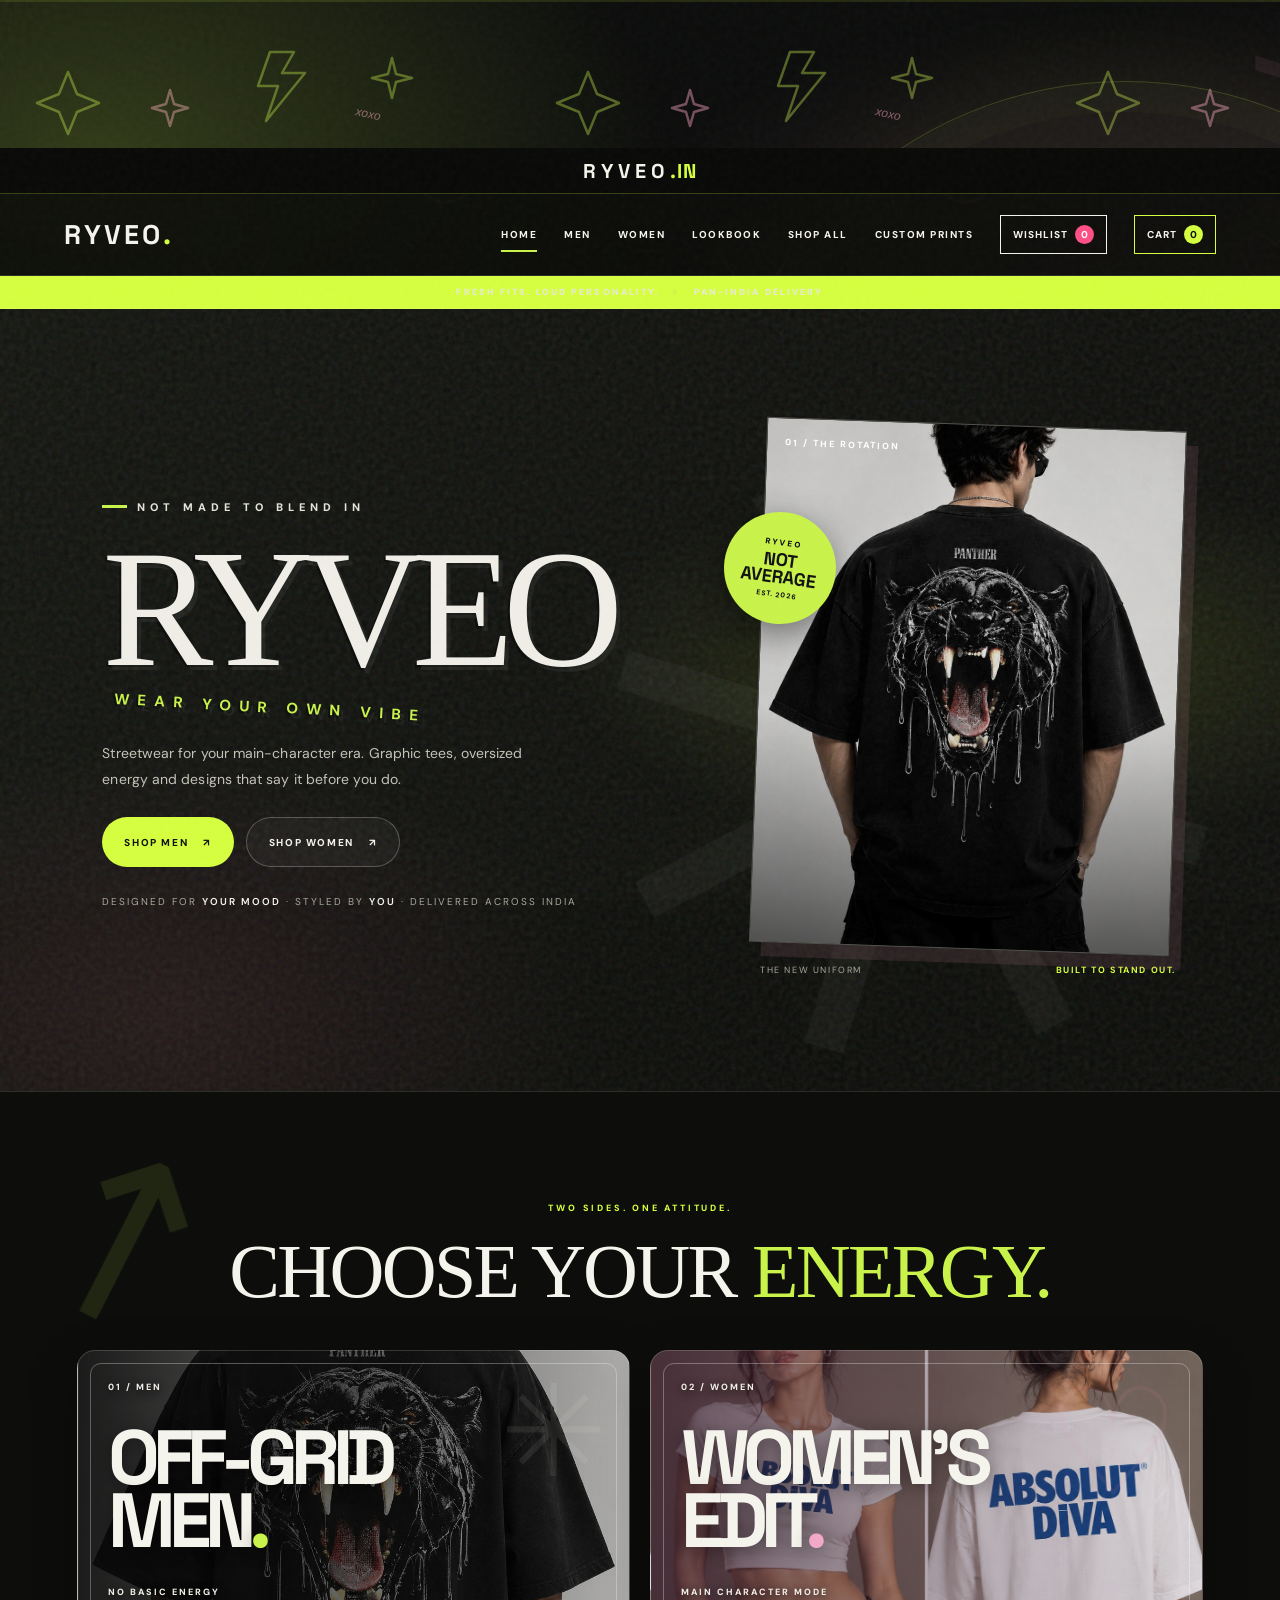
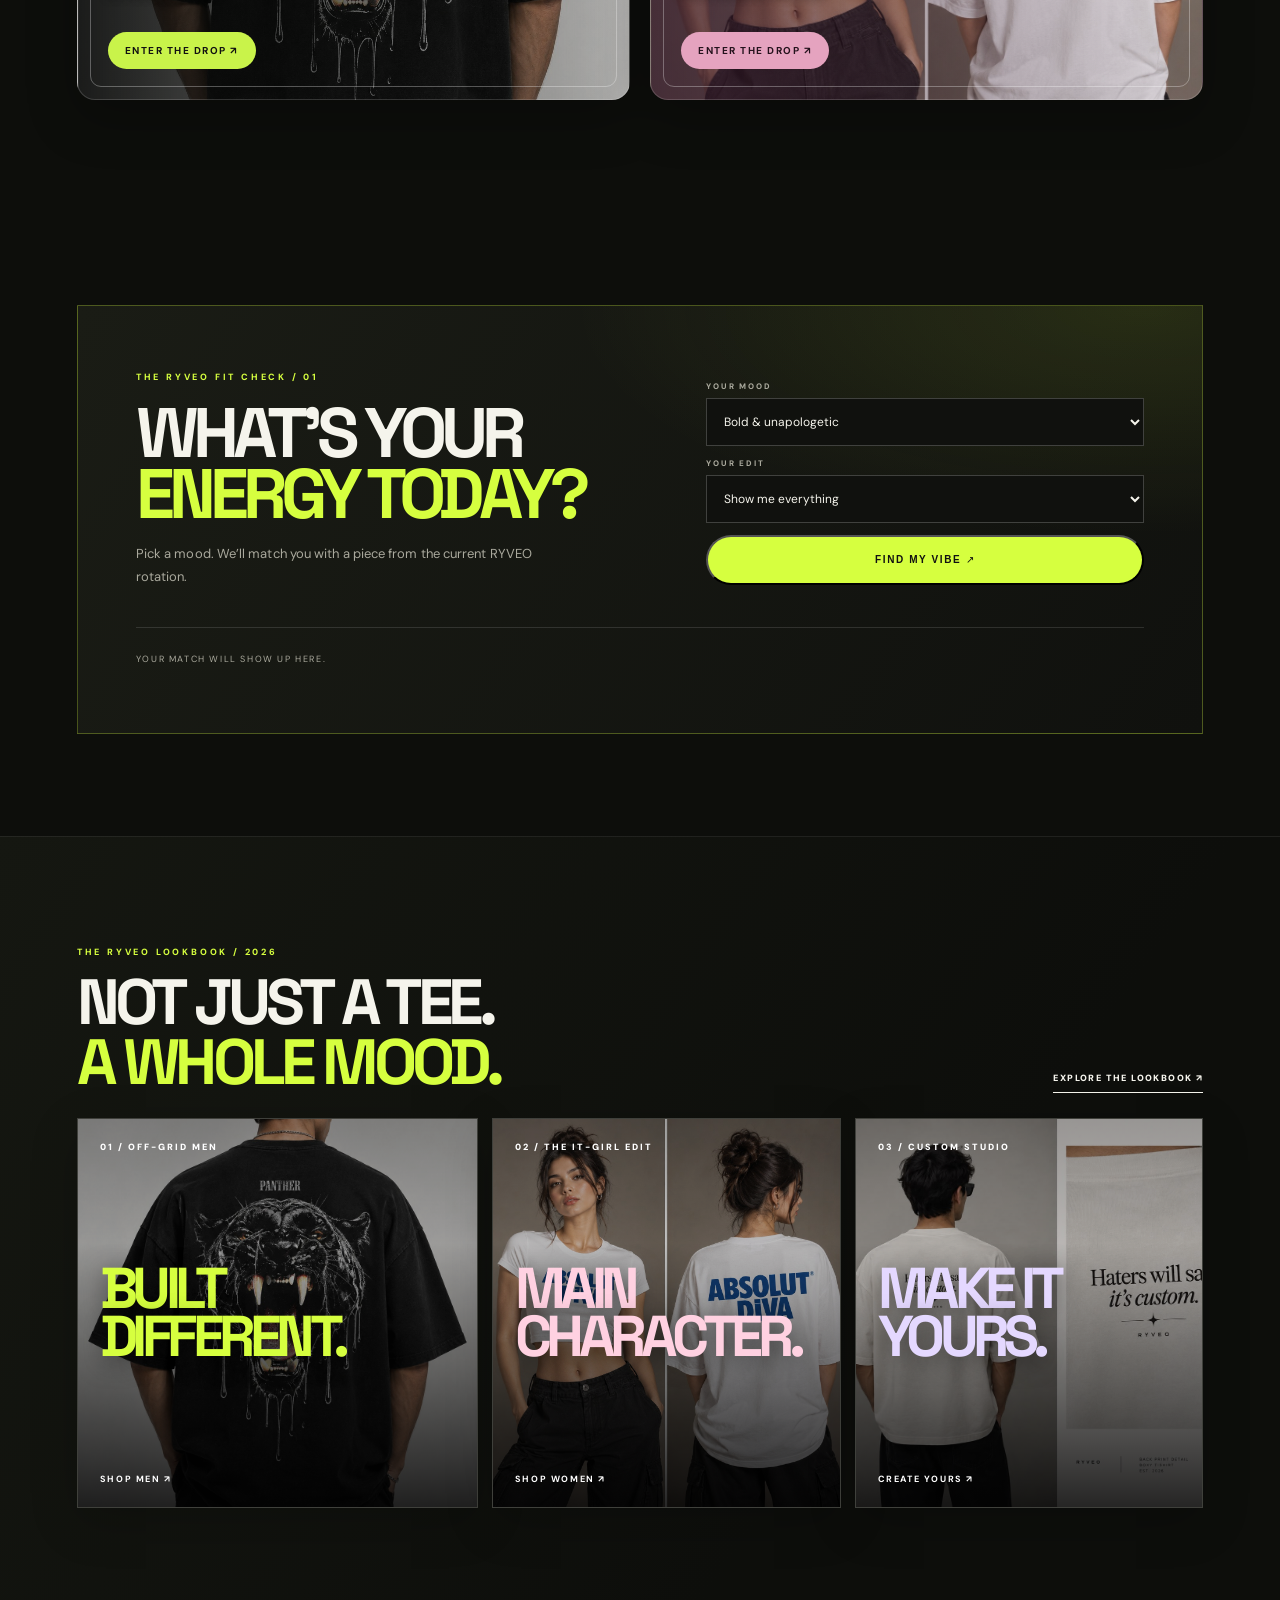
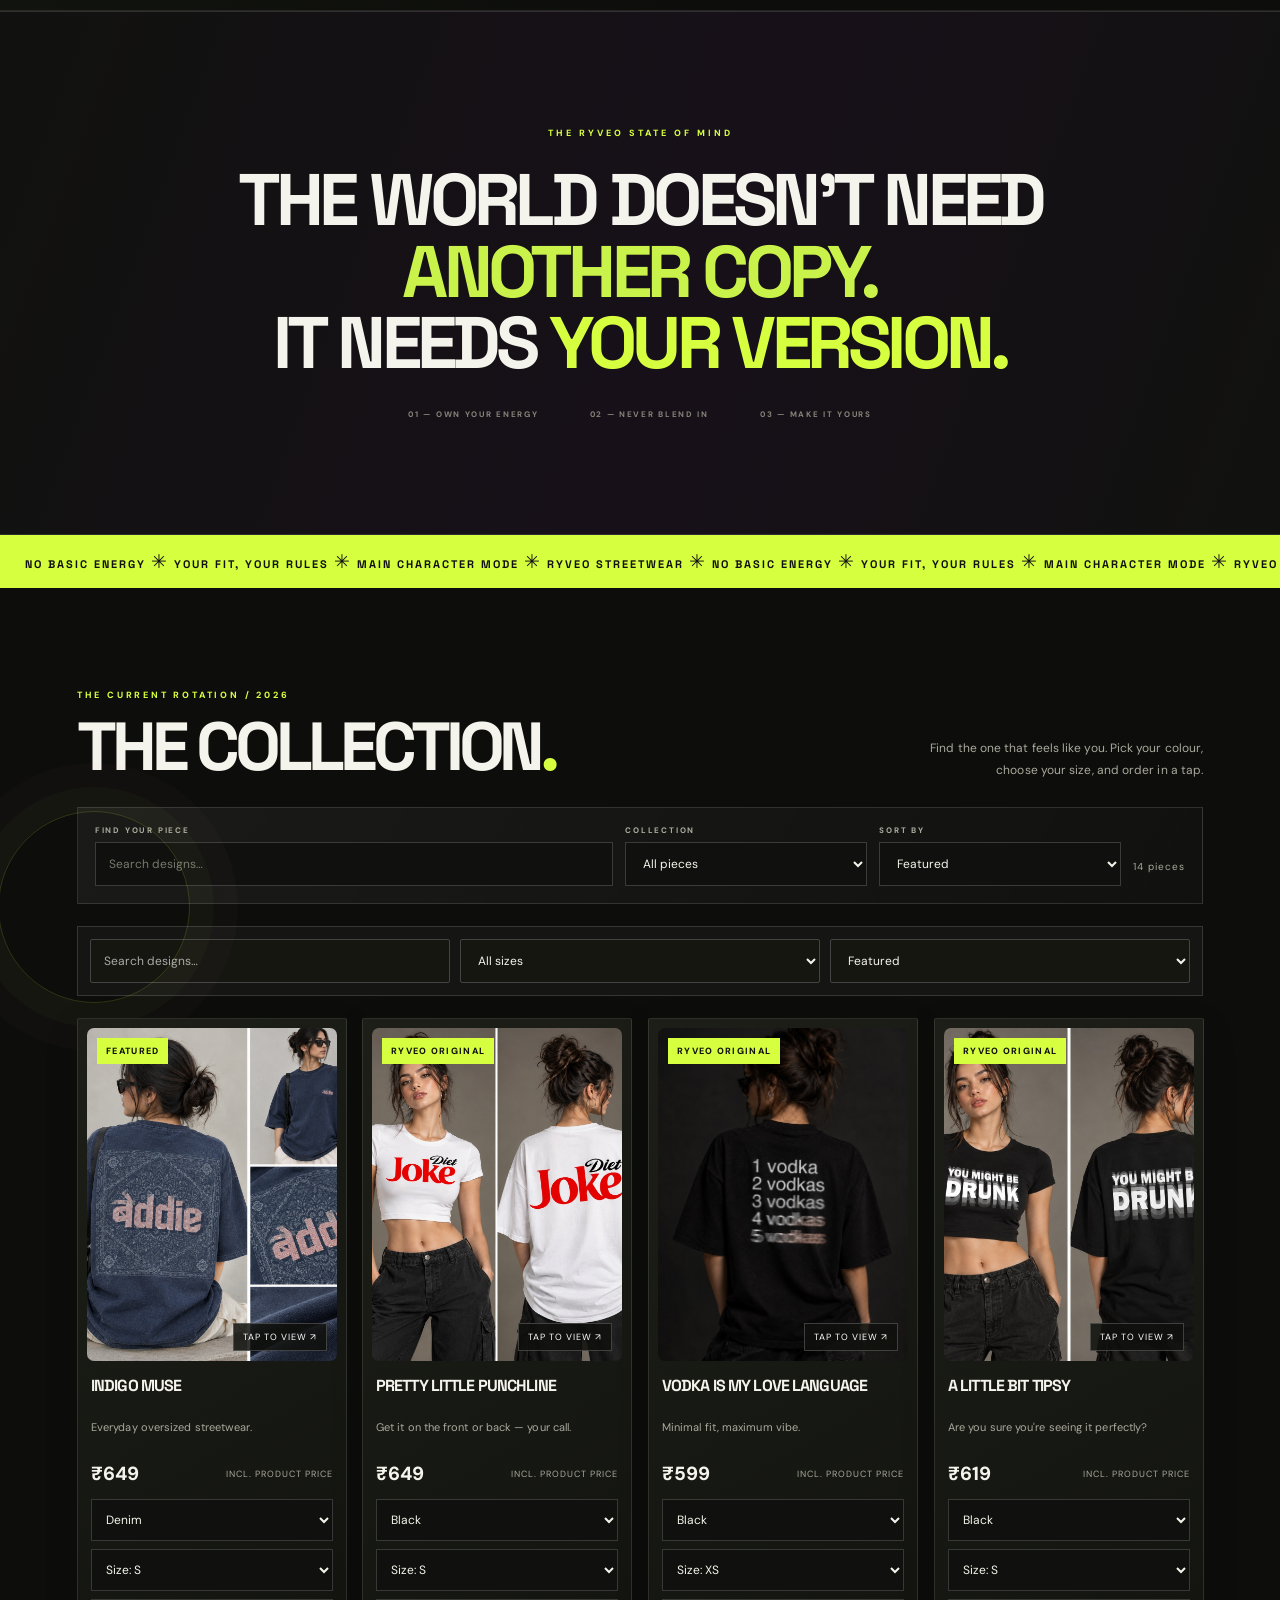
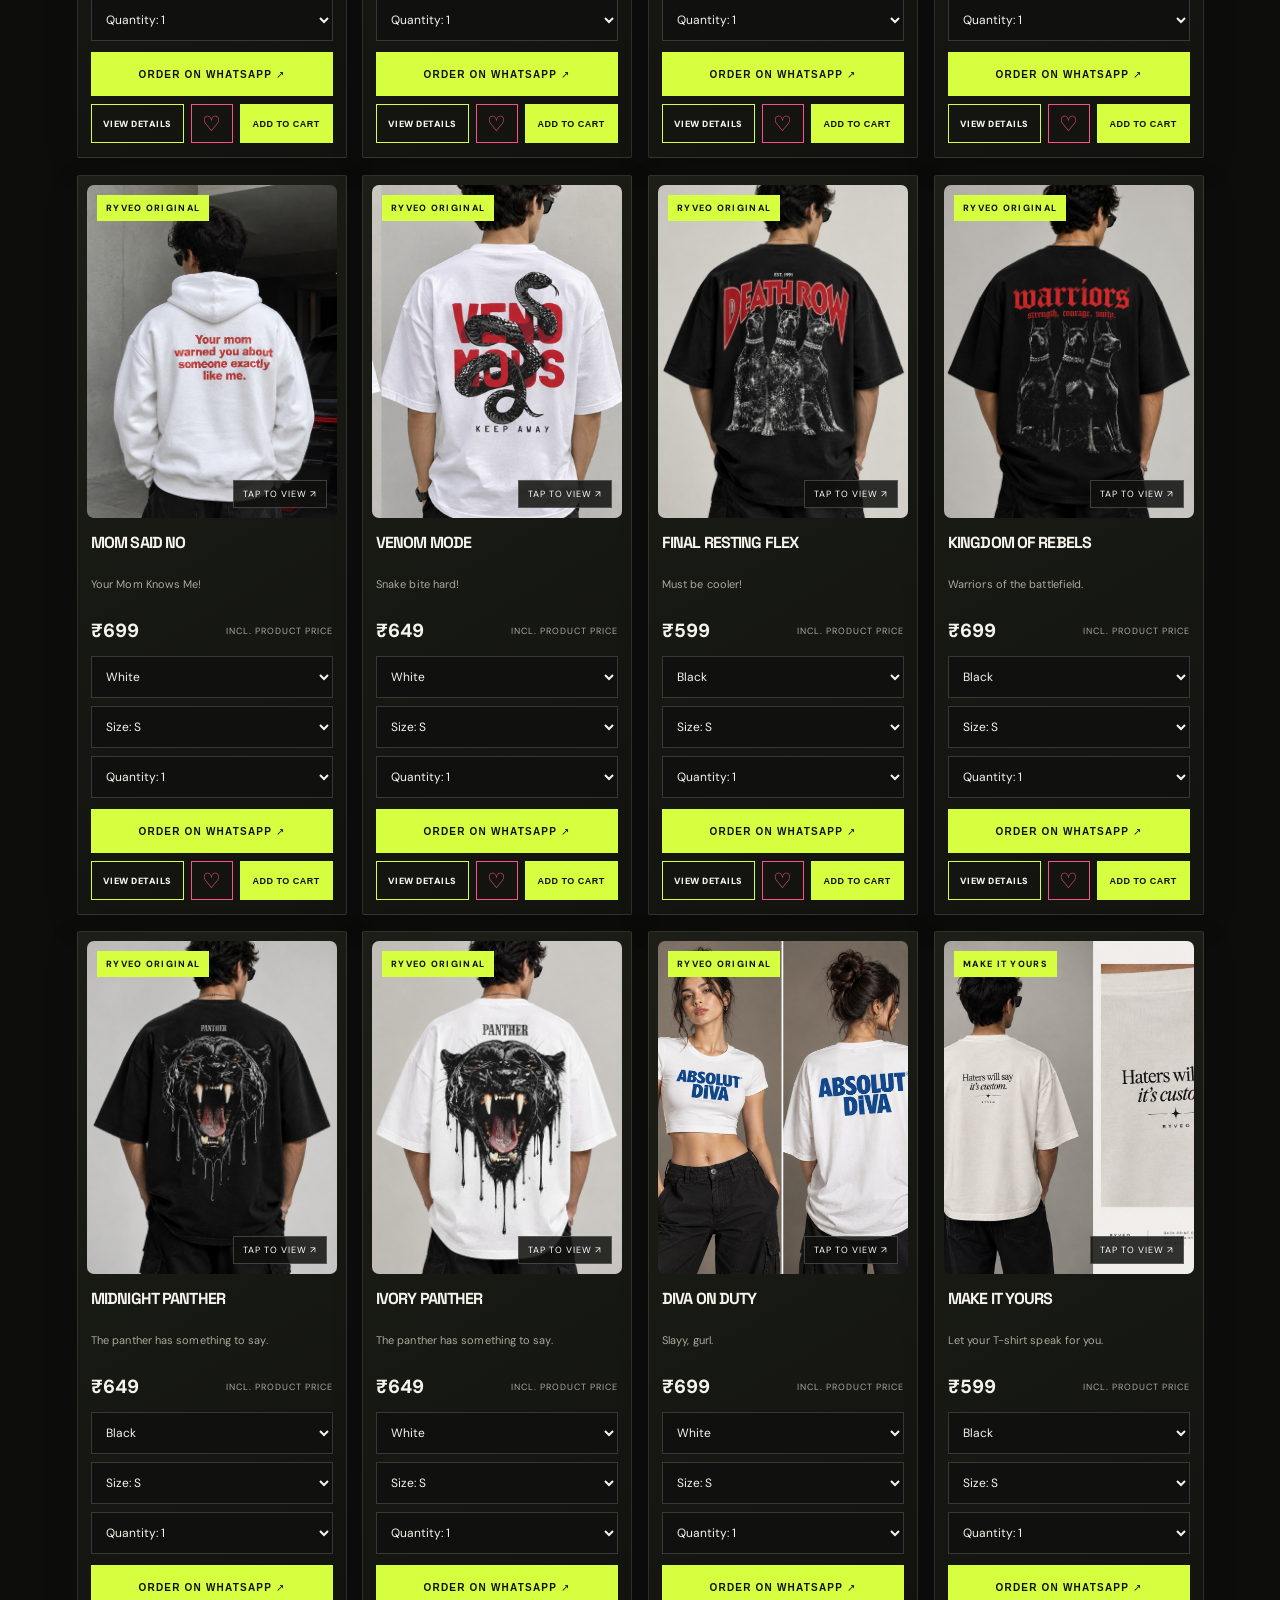
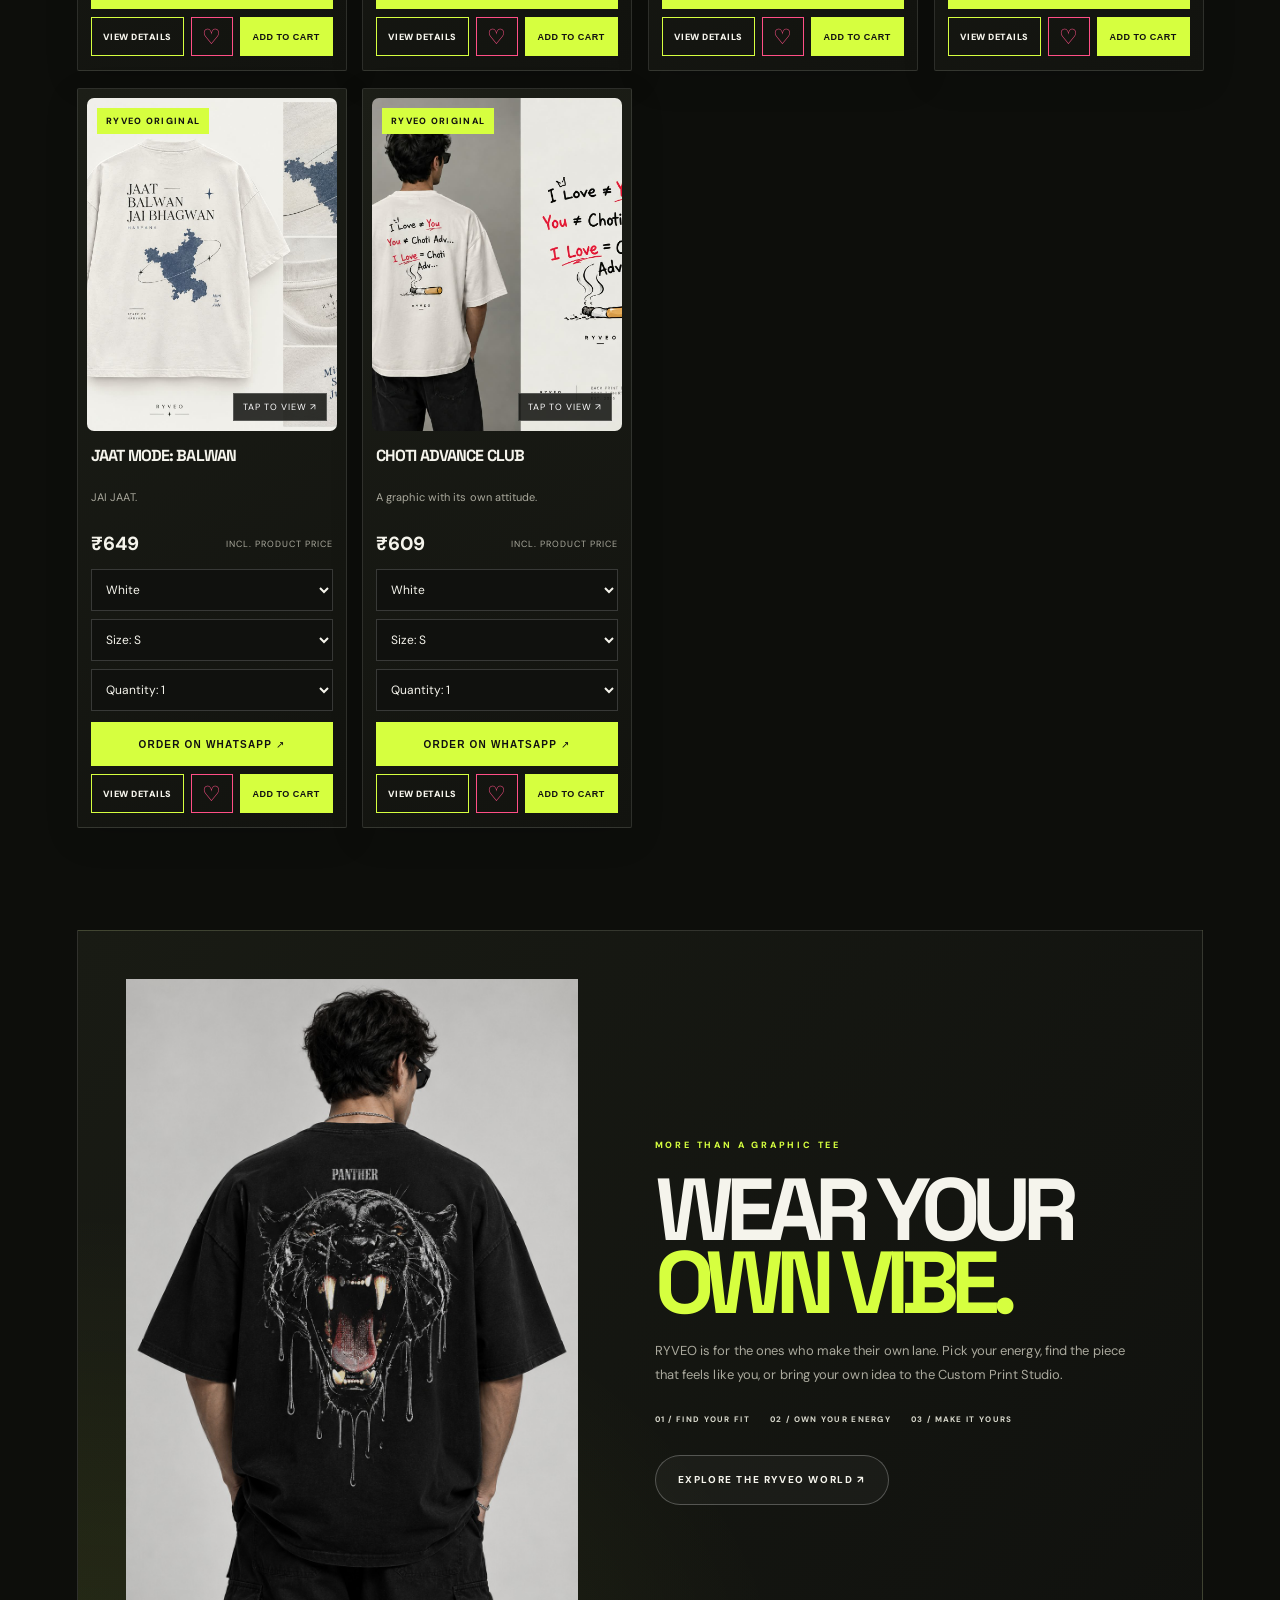
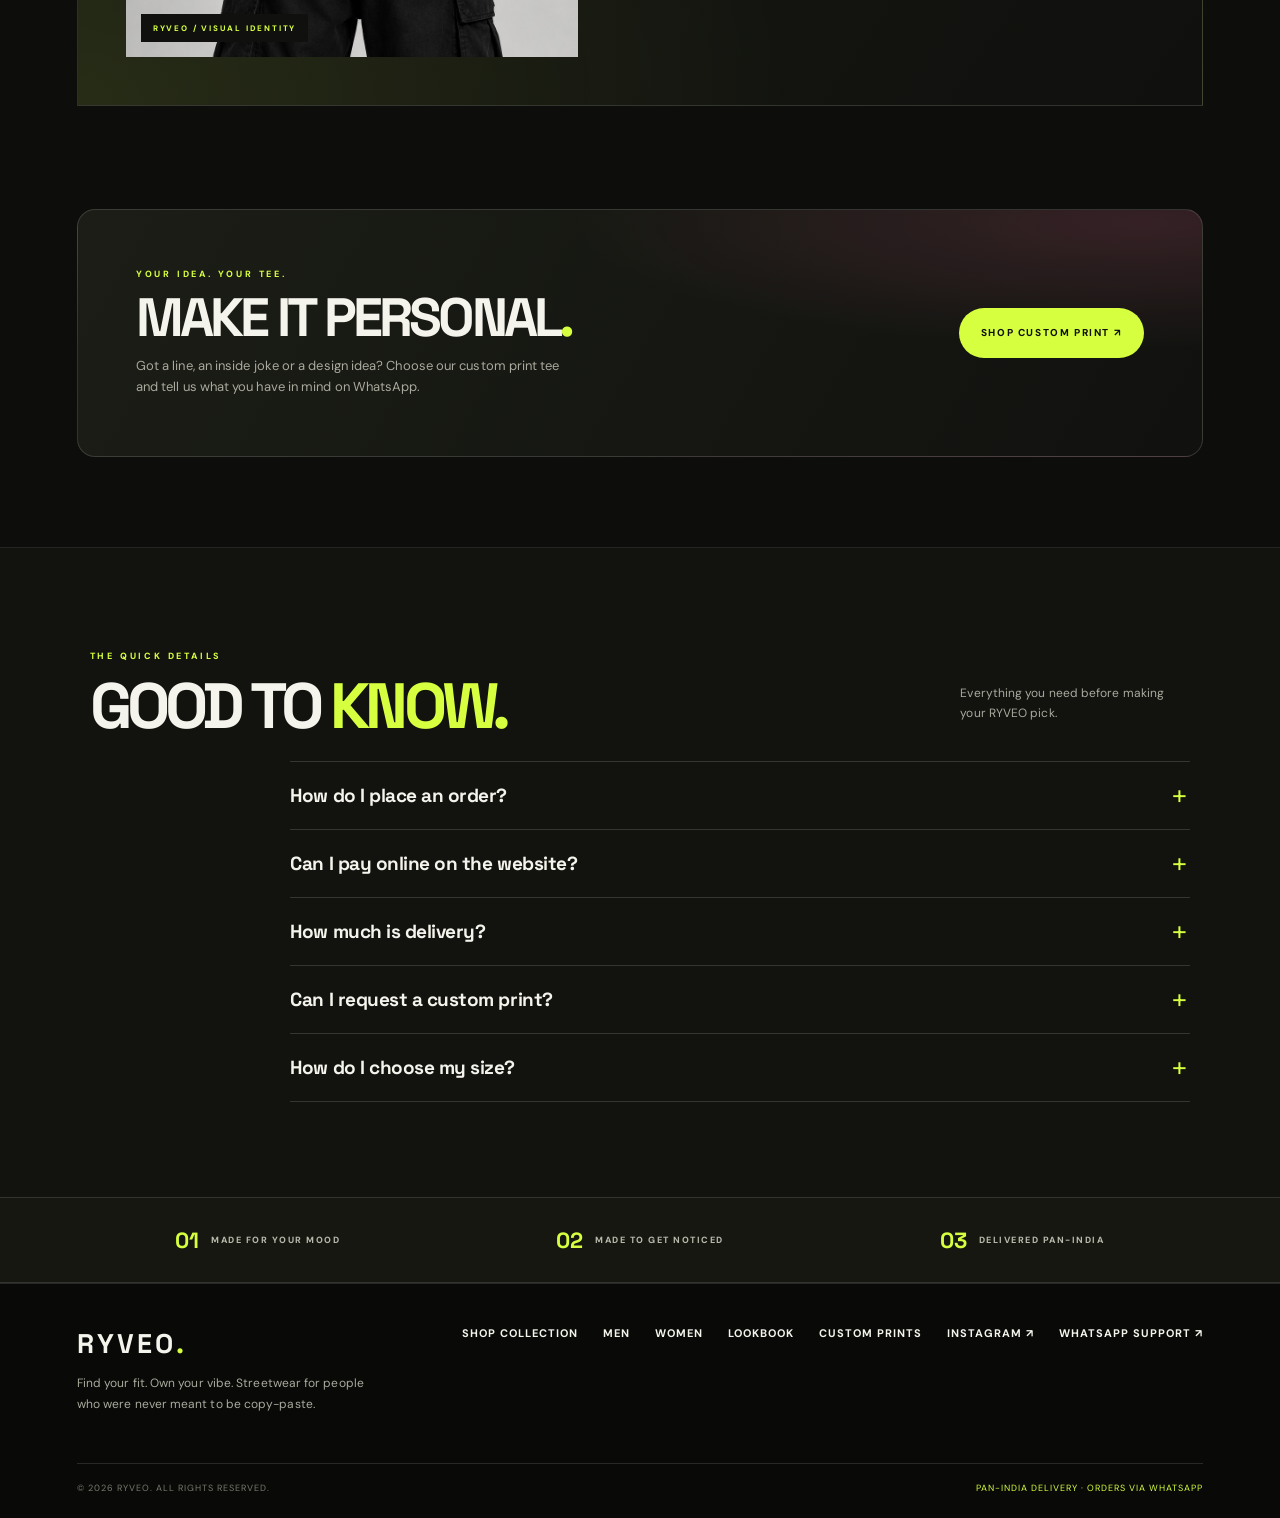
==== index.html @ ef1cb5ee "Remove visible escaped newline before head close" ====
<!DOCTYPE html>
<html lang="en">
<head>
<meta charset="UTF-8"><meta name="viewport" content="width=device-width, initial-scale=1.0">
<title>RYVEO | Streetwear for Your Main Character Era</title>
<meta name="description" content="Shop oversized tees, graphic T-shirts and streetwear from Ryveo. Pan-India delivery. Order via WhatsApp.">
<meta name="theme-color" content="#10110e">
<meta property="og:title" content="RYVEO — Wear Your Own Vibe">
<meta property="og:description" content="Discover the Off-Grid Men edit, It-Girl Energy and custom graphic streetwear by RYVEO.">
<meta property="og:type" content="website">
<link rel="preconnect" href="https://fonts.googleapis.com"><link rel="preconnect" href="https://fonts.gstatic.com" crossorigin>
<link href="https://fonts.googleapis.com/css2?family=DM+Sans:wght@400;500;600;700;800&family=Permanent+Marker&family=Space+Grotesk:wght@400;500;600;700&display=swap" rel="stylesheet">
<style>
:root{--bg:#10110e;--panel:#191a16;--panel2:#20211b;--ink:#f5f4ec;--muted:#aaa99d;--lime:#d6ff3f;--line:rgba(245,244,236,.13);--pink:#ff6f9f}
*{box-sizing:border-box}html{scroll-behavior:smooth}body{margin:0;background:var(--bg);color:var(--ink);font-family:'DM Sans',sans-serif;overflow-x:hidden}body:before{content:"";position:fixed;inset:0;pointer-events:none;z-index:5;opacity:.045;background-image:url("data:image/svg+xml,%3Csvg viewBox='0 0 180 180' xmlns='http://www.w3.org/2000/svg'%3E%3Cfilter id='n'%3E%3CfeTurbulence type='fractalNoise' baseFrequency='.9' numOctaves='3' stitchTiles='stitch'/%3E%3C/filter%3E%3Crect width='100%25' height='100%25' filter='url(%23n)' opacity='.7'/%3E%3C/svg%3E")}
a{color:inherit;text-decoration:none}.announcement{background:var(--lime);color:#111;padding:9px 15px;text-align:center;font-size:10px;font-weight:800;letter-spacing:2px;text-transform:uppercase}.announcement span{margin:0 8px}header{height:82px;padding:0 6%;display:flex;align-items:center;justify-content:space-between;border-bottom:1px solid var(--line);position:relative;z-index:2;background:rgba(16,17,14,.92)}.logo{font-family:'Space Grotesk',sans-serif;font-size:29px;font-weight:700;letter-spacing:4px}.logo em{font-style:normal;color:var(--lime)}.nav{display:flex;align-items:center;gap:27px;font-size:12px;font-weight:700;text-transform:uppercase;letter-spacing:1px}.nav a{transition:color .2s}.nav a:hover{color:var(--lime)}.nav-cta{border:1px solid var(--lime);padding:12px 17px;color:var(--lime)}
.hero{min-height:600px;padding:80px 7% 65px;position:relative;overflow:hidden;display:flex;align-items:center;background:radial-gradient(ellipse at 80% 45%,rgba(214,255,63,.12),transparent 32%),radial-gradient(ellipse at 15% 95%,rgba(255,111,159,.09),transparent 28%),var(--bg)}.hero:after{content:'R';font-family:'Space Grotesk',sans-serif;font-weight:700;font-size:min(68vw,760px);line-height:.8;position:absolute;right:1%;top:50%;transform:translateY(-48%);color:rgba(255,255,255,.025);pointer-events:none}.hero-inner{position:relative;z-index:1;max-width:850px}.eyebrow{display:inline-flex;align-items:center;gap:10px;color:var(--lime);font-size:11px;font-weight:800;letter-spacing:3px;text-transform:uppercase}.eyebrow:before{content:'';width:25px;height:2px;background:var(--lime)}.hero h1{font-family:'Space Grotesk',sans-serif;font-size:clamp(58px,10vw,132px);line-height:.83;letter-spacing:-.085em;margin:27px 0 25px;font-weight:700;text-transform:uppercase}.hero h1 span{color:var(--lime);display:block}.hero-copy{font-size:15px;line-height:1.7;color:#c5c4b8;max-width:420px}.hero-actions{display:flex;gap:12px;flex-wrap:wrap;margin-top:30px}.btn{display:inline-flex;align-items:center;justify-content:center;gap:15px;padding:16px 21px;font-weight:800;font-size:11px;letter-spacing:1.2px;text-transform:uppercase;transition:transform .2s,background .2s}.btn:hover{transform:translateY(-3px)}.btn-primary{background:var(--lime);color:#111}.btn-secondary{border:1px solid var(--line);background:rgba(255,255,255,.025)}.hero-note{margin-top:45px;color:#77786d;font-size:10px;letter-spacing:2px;text-transform:uppercase}.hero-note b{color:var(--ink);font-weight:600}.orb{position:absolute;width:250px;height:250px;border:1px solid rgba(214,255,63,.22);border-radius:50%;right:12%;top:23%;box-shadow:0 0 90px rgba(214,255,63,.05),inset 0 0 60px rgba(214,255,63,.04)}.orb:before,.orb:after{content:'';position:absolute;border:1px solid rgba(214,255,63,.15);border-radius:50%;inset:20px}.orb:after{inset:45px}.ticker{overflow:hidden;background:var(--lime);color:#10110e;white-space:nowrap;padding:14px 0;font-family:'Space Grotesk',sans-serif;font-size:14px;font-weight:700;letter-spacing:2px}.ticker-track{display:inline-block;animation:marquee 28s linear infinite}.ticker span{padding:0 25px}.ticker i{font-style:normal;font-size:19px}@keyframes marquee{to{transform:translateX(-50%)}}
main{padding:75px 6% 90px}.section-head{display:flex;align-items:end;justify-content:space-between;gap:20px;margin-bottom:30px}.kicker{color:var(--lime);font-size:10px;font-weight:800;letter-spacing:3px;text-transform:uppercase}.section-title{font-family:'Space Grotesk',sans-serif;font-size:clamp(32px,5vw,58px);letter-spacing:-2.5px;line-height:1;margin:12px 0 0}.section-side{font-size:12px;color:var(--muted);max-width:220px;line-height:1.6;text-align:right}.products{display:grid;grid-template-columns:repeat(4,minmax(0,1fr));gap:18px}.product{position:relative;min-width:0;background:var(--panel);border:1px solid var(--line);padding:10px;transition:transform .25s,border-color .25s;overflow:hidden}.product:hover{transform:translateY(-5px);border-color:rgba(214,255,63,.55)}.image-wrap{position:relative;overflow:hidden;background:#24251f;aspect-ratio:3/4}.product img{display:block;width:100%;height:100%;aspect-ratio:3/4;object-fit:cover;transition:transform .5s; color:#aaa;font-size:12px}.product:hover img{transform:scale(1.04)}.product-tag{position:absolute;top:10px;left:10px;background:var(--lime);color:#111;font-size:9px;font-weight:800;letter-spacing:1px;padding:7px 9px;text-transform:uppercase}.product-info{padding:12px 3px 3px}.product h3{font-family:'Space Grotesk',sans-serif;font-size:16px;line-height:1.2;margin:2px 0 7px;letter-spacing:-.3px}.product p{color:var(--muted);font-size:11px;line-height:1.5;min-height:31px;margin:0}.price-row{display:flex;align-items:center;justify-content:space-between;margin:12px 0 9px}.price{font-size:18px;font-weight:800}.price small{font-size:10px;color:#858579;font-weight:500;text-decoration:line-through;margin-left:5px}.product select,.product input{width:100%;padding:11px 10px;margin:4px 0;background:#11120f;color:var(--ink);border:1px solid #37382f;border-radius:0;font:inherit;font-size:12px;outline:none}.product select:focus{border-color:var(--lime)}.order{width:100%;padding:13px 8px;margin-top:7px;border:0;background:var(--lime);color:#111;font-size:10px;font-weight:900;letter-spacing:1px;cursor:pointer;transition:background .2s,transform .2s}.order:hover{background:#e5ff85;transform:translateY(-2px)}.custom-banner{margin-top:60px;padding:40px 5%;border:1px solid var(--line);background:radial-gradient(ellipse at 95% 10%,rgba(255,111,159,.13),transparent 35%),var(--panel);display:flex;align-items:center;justify-content:space-between;gap:25px}.custom-banner h3{font-family:'Space Grotesk',sans-serif;font-size:clamp(25px,4vw,42px);line-height:1.05;margin:10px 0;letter-spacing:-1.5px}.custom-banner p{font-size:13px;color:var(--muted);line-height:1.6;margin:0;max-width:440px}.custom-banner .btn{flex-shrink:0}

.category-section{padding-top:12px;margin-bottom:72px;scroll-margin-top:24px}.category-section .section-head{margin-bottom:26px}
.product .image-wrap,.product h3{cursor:zoom-in}.view-hint{position:absolute;right:10px;bottom:10px;background:rgba(16,17,14,.85);color:#fff;border:1px solid rgba(255,255,255,.2);padding:7px 9px;font-size:9px;letter-spacing:1px;text-transform:uppercase;pointer-events:none}
.modal-backdrop{position:fixed;inset:0;z-index:100;display:none;align-items:center;justify-content:center;padding:22px;background:rgba(0,0,0,.82);backdrop-filter:blur(10px)}.modal-backdrop.open{display:flex}.product-modal{position:relative;width:min(900px,100%);max-height:92vh;overflow:auto;display:grid;grid-template-columns:minmax(0,1.05fr) minmax(0,.95fr);background:var(--panel);border:1px solid rgba(214,255,63,.35);box-shadow:0 25px 100px rgba(0,0,0,.5)}.modal-image{width:100%;height:100%;min-height:420px;max-height:78vh;object-fit:contain;background:#22231d;cursor:zoom-out}.modal-info{padding:34px 28px;display:flex;flex-direction:column;justify-content:center}.modal-kicker{color:var(--lime);font-size:10px;letter-spacing:2px;font-weight:800;text-transform:uppercase}.modal-info h2{font-family:'Space Grotesk',sans-serif;font-size:clamp(26px,4vw,42px);line-height:1.02;letter-spacing:-1.5px;margin:13px 0}.modal-info p{color:var(--muted);font-size:13px;line-height:1.7}.modal-price{font-size:27px;font-weight:800;margin:8px 0 18px}.modal-info label{font-size:10px;color:var(--muted);letter-spacing:1px;text-transform:uppercase;margin-top:7px}.modal-info select{width:100%;padding:12px;margin:6px 0;background:#11120f;color:var(--ink);border:1px solid #37382f}.modal-close{position:absolute;right:12px;top:12px;z-index:2;width:40px;height:40px;border:1px solid rgba(255,255,255,.25);background:#11120f;color:white;font-size:22px;cursor:pointer}.modal-close:hover{background:var(--lime);color:#111}.modal-order{margin-top:15px;padding:16px;background:var(--lime);border:0;color:#111;font-weight:900;letter-spacing:1px;cursor:pointer}.modal-order:hover{background:#e5ff85}
@media(max-width:700px){.product-modal{grid-template-columns:1fr;max-width:470px}.modal-image{min-height:0;height:min(42vh,360px);max-height:360px}.modal-info{padding:22px}.modal-info h2{font-size:29px}.modal-backdrop{padding:12px}.category-section{margin-bottom:48px}}

footer{border-top:1px solid var(--line);padding:45px 6% 25px;background:#0b0c0a}.footer-top{display:flex;justify-content:space-between;gap:30px;align-items:flex-start}.footer-brand p{font-size:12px;color:var(--muted);line-height:1.7;max-width:260px}.footer-links{display:flex;gap:22px;flex-wrap:wrap;font-size:11px;font-weight:700;text-transform:uppercase;letter-spacing:1px}.footer-links a:hover{color:var(--lime)}.footer-bottom{border-top:1px solid var(--line);margin-top:35px;padding-top:18px;display:flex;justify-content:space-between;gap:15px;color:#77786d;font-size:10px;letter-spacing:.5px}.footer-bottom span:last-child{color:var(--lime)}
@media(max-width:1050px){.products{grid-template-columns:repeat(3,minmax(0,1fr))}.orb{right:5%;width:200px;height:200px}.hero{min-height:550px}}@media(max-width:700px){header{height:auto;min-height:70px;padding:12px 5%;flex-wrap:wrap;row-gap:10px}.logo{font-size:24px;letter-spacing:3px}.nav{order:3;width:100%;gap:18px;overflow-x:auto;white-space:nowrap;justify-content:flex-start;padding:3px 0 7px;scrollbar-width:none;-webkit-overflow-scrolling:touch}.nav::-webkit-scrollbar{display:none}.nav a:not(.nav-cta){display:inline-block;flex-shrink:0}.nav-cta{padding:10px 12px;font-size:10px;flex-shrink:0}.hero{min-height:560px;padding:65px 6% 48px;align-items:center}.hero h1{font-size:clamp(59px,15vw,94px)}.hero-copy{font-size:13px;max-width:300px}.orb{width:155px;height:155px;right:-35px;top:12%;opacity:.65}.hero:after{font-size:105vw;right:-8%;top:65%}.hero-note{font-size:9px;line-height:1.8}.ticker{font-size:12px;padding:12px 0}main{padding:55px 4% 65px}.section-head{align-items:flex-start;flex-direction:column}.section-side{text-align:left}.products{grid-template-columns:repeat(2,minmax(0,1fr));gap:10px}.product{padding:7px}.product h3{font-size:14px}.product p{font-size:10px;min-height:30px}.price{font-size:16px}.product select{padding:10px 6px;font-size:11px}.order{font-size:9px;letter-spacing:.5px;padding:12px 4px}.product-tag{font-size:8px;top:7px;left:7px;padding:6px}.custom-banner{margin-top:38px;padding:25px 20px;align-items:flex-start;flex-direction:column}.custom-banner .btn{width:100%}.footer-top{flex-direction:column}.footer-links{gap:15px}.footer-bottom{flex-direction:column;line-height:1.7}}@media(prefers-reduced-motion:reduce){*,*:before,*:after{scroll-behavior:auto!important;animation:none!important;transition:none!important}}

/* RYVEO 2.0 — cinematic layer */
:root{--ease-out:cubic-bezier(.16,1,.3,1)}
html{scroll-padding-top:24px}
header{position:sticky;top:0;backdrop-filter:blur(18px);-webkit-backdrop-filter:blur(18px);background:rgba(16,17,14,.82);transition:background .3s,border-color .3s}
.logo{transition:letter-spacing .35s var(--ease-out)}.logo:hover{letter-spacing:5px}
.hero{min-height:min(760px,calc(100svh - 115px));padding:clamp(55px,7vw,105px) 7%;display:grid;grid-template-columns:minmax(0,1.05fr) minmax(300px,.85fr);align-items:center;gap:clamp(30px,5vw,80px)}
.hero-inner{max-width:720px;z-index:2}
.hero h1{animation:heroTextIn 1s var(--ease-out) both}
.hero .eyebrow{animation:riseIn .7s .08s var(--ease-out) both}
.hero-copy{animation:riseIn .8s .2s var(--ease-out) both}
.hero-actions{animation:riseIn .8s .3s var(--ease-out) both}
.hero-note{animation:riseIn .8s .42s var(--ease-out) both}
.hero-visual{position:relative;width:100%;max-width:480px;justify-self:end;animation:visualIn 1.15s .15s var(--ease-out) both;z-index:1}
.hero-photo{position:relative;aspect-ratio:4/5;overflow:hidden;background:#20211b;border:1px solid rgba(214,255,63,.28);box-shadow:22px 22px 0 rgba(214,255,63,.08)}
.hero-photo:after{content:"";position:absolute;inset:0;background:linear-gradient(180deg,transparent 55%,rgba(0,0,0,.58))}
.hero-photo img{display:block;width:100%;height:100%;object-fit:cover;transition:transform 1.2s var(--ease-out);animation:slowZoom 12s ease-in-out infinite alternate}
.hero-visual:hover .hero-photo img{transform:scale(1.06)}
.photo-index{position:absolute;z-index:1;left:18px;top:18px;font-size:9px;letter-spacing:2px;font-weight:800;color:white}
.floating-stamp{position:absolute;z-index:2;left:-34px;top:16%;width:112px;height:112px;border-radius:50%;background:var(--lime);color:#111;display:flex;flex-direction:column;align-items:center;justify-content:center;transform:rotate(-12deg);box-shadow:0 10px 35px #0007;animation:stampFloat 5s ease-in-out infinite}
.floating-stamp span{font-size:8px;letter-spacing:2px;font-weight:900}.floating-stamp b{font-family:'Space Grotesk';font-size:18px;line-height:.9;text-align:center;margin:5px 0}.floating-stamp small{font-size:7px;letter-spacing:1px;font-weight:800}
.hero-caption{display:flex;justify-content:space-between;gap:10px;padding:15px 2px 0;font-size:9px;letter-spacing:1.6px}.hero-caption span{color:var(--muted)}.hero-caption b{color:var(--lime)}
.manifesto{padding:clamp(65px,9vw,120px) 7%;border-top:1px solid var(--line);border-bottom:1px solid var(--line);background:linear-gradient(115deg,#171812,#10110e 60%);text-align:center}
.manifesto-label{font-size:9px;font-weight:800;letter-spacing:3px;color:var(--lime)}
.manifesto p{font-family:'Space Grotesk';font-size:clamp(29px,5.7vw,76px);font-weight:700;line-height:.98;letter-spacing:-.065em;margin:25px 0 30px}
.manifesto p span{color:#77786d}.manifesto p em{font-style:normal;color:var(--lime)}
.manifesto-foot{display:flex;justify-content:center;gap:clamp(15px,4vw,55px);flex-wrap:wrap;color:#858579;font-size:8px;letter-spacing:1.7px;font-weight:700}
.section-head{margin-bottom:34px}.section-title{letter-spacing:-.065em}
.product{transition:transform .55s var(--ease-out),border-color .3s,box-shadow .3s}
.product:hover{transform:translateY(-8px);box-shadow:0 18px 50px #0005}
.product .image-wrap{overflow:hidden}.product img{transition:transform .8s var(--ease-out),filter .5s}
.product:hover img{transform:scale(1.07);filter:saturate(1.08)}
.product-tag{z-index:1}.view-hint{transition:transform .3s,opacity .3s}.product:hover .view-hint{transform:translateY(-3px);background:var(--lime);color:#111}
.btn,.order,.modal-order{position:relative;overflow:hidden}
.btn-primary:after,.order:after,.modal-order:after{content:"";position:absolute;inset:0;transform:translateX(-110%);background:linear-gradient(100deg,transparent,rgba(255,255,255,.35),transparent);transition:transform .65s}
.btn-primary:hover:after,.order:hover:after,.modal-order:hover:after{transform:translateX(110%)}
.trust-strip{margin:0 6%;padding:24px 0;border-top:1px solid var(--line);border-bottom:1px solid var(--line);display:grid;grid-template-columns:repeat(3,1fr);gap:20px}
.trust-strip div{display:flex;align-items:center;justify-content:center;gap:12px}
.trust-strip b{font-family:'Space Grotesk';font-size:22px;color:var(--lime)}.trust-strip span{font-size:9px;letter-spacing:1.5px;font-weight:800;color:#b8b8ab}
.reveal{opacity:0;transform:translateY(34px);transition:opacity .85s var(--ease-out),transform .85s var(--ease-out)}
.reveal.is-visible{opacity:1;transform:translateY(0)}
.product.reveal{transition-delay:var(--reveal-delay,0ms)}
#scroll-progress{position:fixed;z-index:150;top:0;left:0;width:100%;height:2px;pointer-events:none;background:rgba(214,255,63,.12)}
#scroll-progress span{display:block;height:100%;width:0;background:var(--lime);box-shadow:0 0 12px var(--lime)}
#back-top{position:fixed;right:22px;bottom:22px;z-index:80;width:44px;height:44px;border:1px solid rgba(214,255,63,.5);background:#151610;color:var(--lime);font-size:18px;cursor:pointer;opacity:0;pointer-events:none;transform:translateY(12px);transition:opacity .3s,transform .3s,background .3s}
#back-top.visible{opacity:1;pointer-events:auto;transform:translateY(0)}#back-top:hover{background:var(--lime);color:#111}
@keyframes riseIn{from{opacity:0;transform:translateY(22px)}to{opacity:1;transform:translateY(0)}}
@keyframes heroTextIn{from{opacity:0;transform:translateY(38px);clip-path:inset(0 0 100% 0)}to{opacity:1;transform:translateY(0);clip-path:inset(0 0 0 0)}}
@keyframes visualIn{from{opacity:0;transform:translate(35px,20px) scale(.96)}to{opacity:1;transform:translate(0,0) scale(1)}}
@keyframes slowZoom{from{transform:scale(1)}to{transform:scale(1.055)}}
@keyframes stampFloat{0%,100%{translate:0 0;rotate:-12deg}50%{translate:0 -10px;rotate:-7deg}}
@media(max-width:900px){.hero{grid-template-columns:minmax(0,1fr) minmax(240px,.78fr);gap:25px;padding-left:5%;padding-right:5%}.hero h1{font-size:clamp(55px,8vw,100px)}.floating-stamp{left:-22px;width:90px;height:90px}.floating-stamp b{font-size:15px}}
@media(max-width:700px){.hero{display:flex;flex-direction:column;align-items:stretch;gap:34px;min-height:0;padding:58px 6% 45px}.hero-inner{max-width:none}.hero h1{font-size:clamp(62px,15vw,96px);margin:23px 0}.hero-visual{width:82%;max-width:390px;align-self:center;margin:0 0 5px 12px}.hero-photo{aspect-ratio:4/4.5}.floating-stamp{left:-28px;top:12%;width:82px;height:82px}.floating-stamp b{font-size:14px}.hero-caption{font-size:8px}.manifesto{padding:65px 6%}.manifesto-foot{gap:12px 20px;font-size:7px}.trust-strip{margin:0 4%;grid-template-columns:1fr;gap:15px;padding:20px 0}.trust-strip div{justify-content:flex-start}.trust-strip b{font-size:18px}#back-top{right:14px;bottom:14px}}
@media(prefers-reduced-motion:reduce){.reveal{opacity:1;transform:none}.hero h1,.hero .eyebrow,.hero-copy,.hero-actions,.hero-note,.hero-visual{animation:none}}


/* CINEMATIC OPENING — inspired by the Sancta Maria intro */
body.site-loading{overflow:hidden}
.site-loader{position:fixed;inset:0;z-index:10000;background:#10110e;display:flex;flex-direction:column;align-items:center;justify-content:center;overflow:hidden;opacity:1;visibility:visible;transition:opacity .8s cubic-bezier(.76,0,.24,1),visibility .8s}
.site-loader:before{content:"R";position:absolute;font-family:'Space Grotesk',sans-serif;font-size:min(85vw,1000px);font-weight:700;line-height:1;color:rgba(255,255,255,.018);pointer-events:none}
.site-loader.is-done{opacity:0;visibility:hidden;pointer-events:none}
.loader-mark{position:relative;font-family:'Space Grotesk',sans-serif;font-size:clamp(38px,7vw,66px);font-weight:700;letter-spacing:.24em;padding-left:.24em;color:#f5f4ec;animation:loaderWordIn 1s cubic-bezier(.16,1,.3,1) both}
.loader-mark span{color:var(--lime)}
.loader-tagline{position:relative;margin-top:13px;font-size:9px;font-weight:800;letter-spacing:.48em;padding-left:.48em;color:var(--muted);animation:loaderWordIn .9s .16s cubic-bezier(.16,1,.3,1) both}
.loader-rule{position:relative;width:150px;height:1px;background:rgba(245,244,236,.16);margin-top:38px;overflow:hidden}
.loader-rule span{display:block;width:100%;height:100%;background:var(--lime);transform:scaleX(0);transform-origin:left;animation:loaderProgress 1.35s .15s cubic-bezier(.65,0,.35,1) forwards}
.loader-foot{position:absolute;left:6%;right:6%;bottom:28px;display:flex;justify-content:space-between;color:#77786d;font-size:8px;font-weight:700;letter-spacing:.2em}
@keyframes loaderWordIn{from{opacity:0;transform:translateY(18px);filter:blur(7px)}to{opacity:1;transform:translateY(0);filter:blur(0)}}
@keyframes loaderProgress{to{transform:scaleX(1)}}
@media(max-width:600px){.loader-mark{font-size:39px;letter-spacing:.18em;padding-left:.18em}.loader-tagline{font-size:8px;letter-spacing:.34em;padding-left:.34em}.loader-foot{left:5%;right:5%;font-size:7px;letter-spacing:.12em}}
@media(prefers-reduced-motion:reduce){.site-loader,.loader-mark,.loader-tagline,.loader-rule span{animation:none!important;transition:opacity .01ms,visibility .01ms!important}.loader-rule span{transform:scaleX(1)}}


.shop-doorway{padding:clamp(60px,8vw,105px) 6%;background:#141510}
.doorway-head{text-align:center;margin-bottom:35px}.doorway-head h2{font-family:'Space Grotesk';font-size:clamp(36px,6vw,76px);letter-spacing:-.07em;margin:12px 0 0}.doorway-head h2 em{font-style:normal;color:var(--lime)}
.doorway-grid{display:grid;grid-template-columns:1fr 1fr;gap:18px;max-width:1250px;margin:auto}
.doorway-card{min-height:360px;padding:28px;display:flex;flex-direction:column;justify-content:space-between;position:relative;overflow:hidden;border:1px solid rgba(255,255,255,.16);transition:transform .4s,border-color .3s}
.doorway-card:hover{transform:translateY(-7px);border-color:var(--lime)}
.doorway-boys{background:radial-gradient(circle at 85% 20%,rgba(214,255,63,.17),transparent 32%),#1c1e16}
.doorway-girls{background:radial-gradient(circle at 85% 20%,rgba(255,111,159,.2),transparent 35%),#241922}
.doorway-index,.doorway-card small{font-size:9px;letter-spacing:2px;font-weight:800;color:#b5b5a9}
.doorway-card strong{font-family:'Space Grotesk';font-size:clamp(40px,6vw,78px);line-height:.84;letter-spacing:-.08em}
.doorway-boys strong span{color:var(--lime)}.doorway-girls strong span{color:#ff8db7}
.doorway-card b{font-size:10px;letter-spacing:1.5px;color:var(--lime)}.doorway-girls b{color:#ff8db7}
@media(max-width:700px){.doorway-grid{grid-template-columns:1fr}.doorway-card{min-height:280px;padding:22px}.shop-doorway{padding-left:4%;padding-right:4%}}


/* RYVEO HOMEPAGE — editorial streetwear atmosphere */
body{position:relative;isolation:isolate}
.home-atmosphere{
  position:fixed;inset:0;z-index:0;pointer-events:none;overflow:hidden;
  background:
    radial-gradient(ellipse at 8% 18%,rgba(214,255,63,.075),transparent 28%),
    radial-gradient(ellipse at 91% 38%,rgba(255,111,159,.075),transparent 30%),
    radial-gradient(ellipse at 52% 92%,rgba(214,255,63,.045),transparent 34%),
    linear-gradient(rgba(245,244,236,.018) 1px,transparent 1px),
    linear-gradient(90deg,rgba(245,244,236,.018) 1px,transparent 1px);
  background-size:auto,auto,auto,72px 72px,72px 72px;
  mask-image:linear-gradient(to bottom,black 0%,rgba(0,0,0,.88) 62%,transparent 100%);
}
.home-atmosphere:before{
  content:"";position:absolute;width:min(54vw,720px);aspect-ratio:1;border:1px solid rgba(214,255,63,.10);
  border-radius:50%;right:-17%;top:13%;box-shadow:inset 0 0 0 28px rgba(214,255,63,.012),inset 0 0 0 75px rgba(214,255,63,.012),0 0 100px rgba(214,255,63,.025);
}
.home-atmosphere:after{
  content:"RYVEO  /  WEAR YOUR OWN VIBE";position:absolute;right:-.3em;top:54%;
  color:rgba(245,244,236,.025);font:700 clamp(44px,8vw,118px)/.9 'Space Grotesk',sans-serif;
  letter-spacing:.12em;white-space:nowrap;transform:rotate(-90deg) translateX(50%);transform-origin:right center;
}
body> :not(.home-atmosphere){position:relative;z-index:1}
.site-loader{z-index:10000}
.hero{background:
  radial-gradient(ellipse at 80% 45%,rgba(214,255,63,.105),transparent 34%),
  radial-gradient(ellipse at 15% 95%,rgba(255,111,159,.075),transparent 30%),
  transparent}
.shop-doorway{background:transparent}
.manifesto{background:linear-gradient(115deg,rgba(23,24,18,.76),rgba(16,17,14,.48) 60%,rgba(16,17,14,.72))}
.category-section{position:relative}
.category-section:before{
  content:"";position:absolute;left:-7%;top:4%;width:190px;height:190px;border:1px solid rgba(214,255,63,.07);
  border-radius:50%;pointer-events:none;box-shadow:0 0 0 24px rgba(214,255,63,.012),0 0 0 48px rgba(214,255,63,.01)
}
.custom-banner{backdrop-filter:blur(5px);background:radial-gradient(ellipse at 95% 10%,rgba(255,111,159,.12),transparent 38%),rgba(25,26,22,.78)}
.doorway-card{isolation:isolate}
.doorway-card:after{content:"";position:absolute;inset:12px;border:1px solid rgba(255,255,255,.075);pointer-events:none;z-index:-1}
.doorway-boys:before,.doorway-girls:before{content:"✳";position:absolute;right:22px;top:18px;font-size:clamp(65px,10vw,130px);opacity:.08;line-height:1}
.doorway-girls:before{content:"♡";font-size:clamp(80px,12vw,150px);color:#ff8db7}
@media(max-width:700px){
  .home-atmosphere{background-size:auto,auto,auto,54px 54px,54px 54px}
  .home-atmosphere:before{width:90vw;right:-48%;top:21%}
  .home-atmosphere:after{font-size:48px;opacity:.8;top:58%}
  .category-section:before{width:115px;height:115px;left:-8%;top:0}
}
@media(prefers-reduced-motion:reduce){.home-atmosphere:before,.home-atmosphere:after{transition:none}}

/* RYVEO HOMEPAGE — stronger visible atmosphere */
.home-atmosphere{
  opacity:1;
  background:
    radial-gradient(ellipse at 9% 14%,rgba(214,255,63,.16),transparent 34%),
    radial-gradient(ellipse at 91% 31%,rgba(255,111,159,.15),transparent 36%),
    radial-gradient(ellipse at 52% 88%,rgba(214,255,63,.10),transparent 42%),
    linear-gradient(rgba(245,244,236,.032) 1px,transparent 1px),
    linear-gradient(90deg,rgba(245,244,236,.032) 1px,transparent 1px);
  background-size:auto,auto,auto,64px 64px,64px 64px;
  mask-image:none;
}
.home-atmosphere:before{
  border-color:rgba(214,255,63,.18);
  box-shadow:inset 0 0 0 28px rgba(214,255,63,.025),inset 0 0 0 75px rgba(214,255,63,.025),0 0 130px rgba(214,255,63,.07);
}
.home-atmosphere:after{color:rgba(245,244,236,.045)}
.hero,.shop-doorway,.category-section{background-color:transparent!important}
.manifesto{background:linear-gradient(115deg,rgba(23,24,18,.56),rgba(16,17,14,.28) 60%,rgba(16,17,14,.56))}
.custom-banner{background:radial-gradient(ellipse at 95% 10%,rgba(255,111,159,.16),transparent 38%),rgba(25,26,22,.58)}
@media(max-width:700px){
  .home-atmosphere{background-size:auto,auto,auto,48px 48px,48px 48px}
}


/* RYVEO GRAFFITI EDITORIAL — signature homepage art direction */
:root{--graffiti-lime:#c9f34a;--graffiti-pink:#d78aa9}
body{background:#0c0d0c}
.announcement{background:#0c0d0c;color:#e9e8e0;border-bottom:1px solid rgba(255,255,255,.12);font-size:10px;letter-spacing:1.8px}
.announcement span{color:var(--graffiti-lime)}
header{background:rgba(10,11,10,.88);backdrop-filter:blur(16px);border-bottom:1px solid rgba(255,255,255,.14)}
.logo{font-size:31px;letter-spacing:2px;font-style:italic}
.logo em{color:var(--graffiti-lime)}
.nav{gap:clamp(13px,2.2vw,29px)}
.nav a{position:relative}
.nav a:first-child:after{content:"";position:absolute;left:0;right:0;bottom:-11px;height:2px;background:var(--graffiti-lime)}
.hero{
 min-height:610px;padding:76px 7% 68px;gap:24px;isolation:isolate;
 background:
  radial-gradient(ellipse at 2% 56%,rgba(201,243,74,.18),transparent 34%),
  radial-gradient(ellipse at 96% 30%,rgba(215,138,169,.16),transparent 34%),
  repeating-linear-gradient(0deg,rgba(255,255,255,.022) 0 1px,transparent 1px 5px),
  #0c0d0c;
}
.hero:before{
 content:"";position:absolute;inset:0;z-index:-1;pointer-events:none;opacity:.34;
 background-image:url("data:image/svg+xml,%3Csvg viewBox='0 0 180 180' xmlns='http://www.w3.org/2000/svg'%3E%3Cfilter id='g'%3E%3CfeTurbulence type='fractalNoise' baseFrequency='.8' numOctaves='3' stitchTiles='stitch'/%3E%3C/filter%3E%3Crect width='100%25' height='100%25' filter='url(%23g)' opacity='.28'/%3E%3C/svg%3E");
}
.hero:after{content:"✳";right:4%;top:7%;font:400 clamp(130px,24vw,330px)/1 'Permanent Marker';color:rgba(215,138,169,.13);transform:rotate(17deg)}
.hero-inner{max-width:650px;z-index:3}
.eyebrow{color:#e6e5dc;letter-spacing:5px}
.eyebrow:before{background:var(--graffiti-lime);height:3px}
.hero h1.graffiti-wordmark{
 font:400 clamp(82px,13vw,176px)/.88 'Permanent Marker',cursive;
 letter-spacing:-.065em;margin:22px 0 16px;color:#f0eee7;
 text-shadow:4px 5px 0 rgba(255,255,255,.06),-2px 2px 0 rgba(0,0,0,.4);
 transform:rotate(-3deg);transform-origin:left center;
}
.hero h1.graffiti-wordmark span{
 display:block;margin:22px 0 0 12px;color:var(--graffiti-lime);
 font:700 clamp(10px,1.3vw,15px)/1.4 'DM Sans',sans-serif;
 letter-spacing:clamp(3px,.7vw,8px);transform:rotate(3deg);
}
.hero-copy{max-width:390px;color:#c9c7c0;font-size:14px}
.hero-actions{margin-top:24px}
.btn-primary{background:var(--graffiti-lime);border-radius:999px;color:#111}
.btn-secondary{border-radius:999px;border-color:rgba(255,255,255,.3)}
.hero-note{margin-top:28px;color:#aaa99d}
.hero-visual{z-index:2;max-width:420px}
.hero-photo{border:1px solid rgba(255,255,255,.22);box-shadow:12px 14px 0 rgba(215,138,169,.13);transform:rotate(2deg)}
.hero-photo img{filter:grayscale(.25) contrast(1.08)}
.floating-stamp{background:var(--graffiti-lime);color:#111;transform:rotate(8deg)}
.orb{display:none}
.shop-doorway{position:relative;isolation:isolate;background:#10110f;overflow:hidden}
.shop-doorway:before{content:"↗";position:absolute;top:4%;left:2%;font:400 clamp(90px,18vw,230px)/1 'Permanent Marker';color:rgba(201,243,74,.10);transform:rotate(-18deg);pointer-events:none}
.doorway-head h2{font-family:'Permanent Marker',cursive;font-weight:400;letter-spacing:-.035em}
.doorway-head h2 em{color:var(--graffiti-lime)}
.doorway-grid{position:relative;z-index:1;gap:20px}
.doorway-card{
 min-height:350px;padding:30px;border-radius:18px;isolation:isolate;
 background-size:cover;background-position:center;
 box-shadow:0 18px 50px rgba(0,0,0,.25);
}
.doorway-boys{
 background-image:linear-gradient(90deg,rgba(8,9,8,.9),rgba(8,9,8,.48) 58%,rgba(8,9,8,.15)),url("black%20panther.jpg");
}
.doorway-girls{
 background-image:linear-gradient(90deg,rgba(55,27,43,.76),rgba(55,27,43,.32) 58%,rgba(55,27,43,.1)),url("f86f3dd5-e6bc-43a2-ae7d-e9b7ec0ff237.jpg");
}
.doorway-card:after{inset:12px;border:1px solid rgba(255,255,255,.3);border-radius:11px;z-index:-1}
.doorway-card strong{font:italic 900 clamp(48px,6vw,82px)/.82 'Space Grotesk',sans-serif;letter-spacing:-.09em;text-shadow:0 3px 18px rgba(0,0,0,.45)}
.doorway-boys strong span{color:var(--graffiti-lime)}
.doorway-girls strong span{color:#f2a9c7}
.doorway-card b{display:inline-flex;align-self:flex-start;padding:12px 17px;border-radius:999px;background:var(--graffiti-lime);color:#111}
.doorway-girls b{background:#e5a3bf;color:#24121c}
.doorway-index,.doorway-card small{color:#f0eee7;text-shadow:0 2px 10px #000}
.manifesto{background:linear-gradient(110deg,#11120f,#171019 55%,#11120f)}
.manifesto p span{color:var(--graffiti-lime)}
.ticker{background:var(--graffiti-lime);color:#111}
.custom-banner{border-radius:18px;background:radial-gradient(ellipse at 95% 10%,rgba(215,138,169,.22),transparent 38%),#171715}
.custom-banner .btn{border-radius:999px}
.product{border-radius:12px;background:#171815}
.image-wrap{border-radius:7px}
.product-tag,.order{background:var(--graffiti-lime)}
.home-atmosphere{opacity:.45}
@media(max-width:900px){
 .hero{gap:12px;padding-left:6%;padding-right:6%}
 .hero-visual{max-width:340px}
}
@media(max-width:700px){
 .hero{min-height:auto;padding:68px 6% 48px;display:block}
 .hero h1.graffiti-wordmark{font-size:clamp(76px,22vw,132px);margin-top:28px}
 .hero-visual{margin:45px auto 10px;max-width:min(78%,340px)}
 .doorway-card{min-height:310px}
 .doorway-boys{background-position:58% center}
 .doorway-girls{background-position:60% center}
 .nav{gap:13px;font-size:10px}
 header{padding:0 4%;height:72px}
 .logo{font-size:25px}
}
@media(max-width:390px){.nav{gap:9px;font-size:9px}.nav a:last-child{display:none}}


/* FULL-PAGE GRAFFITI BACKDROP — visible doodles, not just hero decoration */
.home-atmosphere{
  opacity:1!important;
  background-color:#0b0c0b!important;
  background-image:
    radial-gradient(ellipse at 8% 18%,rgba(201,243,74,.20),transparent 34%),
    radial-gradient(ellipse at 92% 34%,rgba(215,138,169,.19),transparent 36%),
    radial-gradient(ellipse at 45% 88%,rgba(201,243,74,.10),transparent 40%),
    url("data:image/svg+xml,%3Csvg xmlns='http://www.w3.org/2000/svg' width='520' height='520' viewBox='0 0 520 520'%3E%3Cg fill='none' stroke='%23c9f34a' stroke-opacity='.38' stroke-width='2.5' stroke-linecap='round' stroke-linejoin='round'%3E%3Cpath d='M68 72l9 22 22 9-22 9-9 22-9-22-22-9 22-9zM392 58l4 16 16 4-16 4-4 16-4-16-16-4 16-4zM82 355l28-28m-28 0l28 28M426 350l18 18m-18 0l18-18M270 52l-12 34h20l-12 35 39-48h-23l12-21zM170 420q28-24 56 0t56 0'/%3E%3Cpath d='M350 195c-18-22-43 5 0 35 43-30 18-57 0-35zM80 190h46m-23-23v46M380 440l25-25m-25 0l25 25' stroke-dasharray='5 7'/%3E%3C/g%3E%3Cg fill='none' stroke='%23d78aa9' stroke-opacity='.52' stroke-width='2.5' stroke-linecap='round' stroke-linejoin='round'%3E%3Cpath d='M235 245c-25-30-60 8 0 48 60-40 25-78 0-48zM470 190q-25-25-50 0 25 25 50 0zM455 190l-17-24m17 24l17-24M170 90l4 14 14 4-14 4-4 14-4-14-14-4 14-4zM300 430l20-20m-20 0l20 20'/%3E%3Cpath d='M50 455q18-24 36 0t36 0M300 160q14-22 28 0t28 0' stroke-dasharray='4 7'/%3E%3C/g%3E%3Cg fill='%23c9f34a' fill-opacity='.56' font-family='Arial,sans-serif' font-size='13' font-weight='bold' letter-spacing='3'%3E%3Ctext x='285' y='305' transform='rotate(-12 285 305)'%3ENO RULES%3C/text%3E%3Ctext x='28' y='285' transform='rotate(10 28 285)'%3ERYVEO%3C/text%3E%3C/g%3E%3Cg fill='%23d78aa9' fill-opacity='.62' font-family='Arial,sans-serif' font-size='12' font-style='italic'%3E%3Ctext x='355' y='115' transform='rotate(12 355 115)'%3Exoxo%3C/text%3E%3Ctext x='150' y='495' transform='rotate(-8 150 495)'%3Epretty chaos%3C/text%3E%3C/g%3E%3C/svg%3E");
  background-size:auto,auto,auto,520px 520px;
  background-repeat:no-repeat,no-repeat,no-repeat,repeat;
  mask-image:none!important;
}
.home-atmosphere:before{
  width:min(64vw,820px);right:-20%;top:9%;
  border:1px solid rgba(201,243,74,.22);
  box-shadow:inset 0 0 0 30px rgba(201,243,74,.025),inset 0 0 0 82px rgba(201,243,74,.02),0 0 110px rgba(201,243,74,.055);
}
.home-atmosphere:after{
  content:"YOUR VIBE / NO RULES / RYVEO";
  right:-.15em;top:58%;font-size:clamp(48px,9vw,132px);
  color:rgba(215,138,169,.085);letter-spacing:.09em;
}
.hero,.shop-doorway,main,.manifesto,.trust-strip,footer{background-color:transparent}
.hero{background-image:radial-gradient(ellipse at 80% 45%,rgba(201,243,74,.10),transparent 35%),radial-gradient(ellipse at 12% 92%,rgba(215,138,169,.09),transparent 32%)}
.shop-doorway{background:transparent!important}
.category-section:before{border-color:rgba(201,243,74,.18);box-shadow:0 0 0 24px rgba(201,243,74,.025),0 0 0 48px rgba(215,138,169,.025)}
@media(max-width:700px){
 .home-atmosphere{background-size:auto,auto,auto,360px 360px}
 .home-atmosphere:before{width:105vw;right:-55%;top:18%}
 .home-atmosphere:after{font-size:54px;top:61%}
}

/* RYVEO.IN masthead above the homepage navigation */
.brand-topline{height:46px;display:flex;align-items:center;justify-content:center;background:#090a08;color:#f5f4ec;font-family:"Space Grotesk",sans-serif;font-size:20px;font-weight:700;letter-spacing:5px;text-transform:uppercase;border-bottom:1px solid rgba(214,255,63,.22);position:relative;z-index:3}
.brand-topline span{color:var(--lime);letter-spacing:1px}
@media(max-width:700px){.brand-topline{height:40px;font-size:18px;letter-spacing:4px}}
</style>
<link rel="stylesheet" href="store.css">
<link rel="stylesheet" href="ryveo-upgrade.css?v=hybrid-2026">
<link rel="stylesheet" href="ryveo-site-polish.css?v=phase3-20261124">
</head>
<body class="site-loading">
<div class="home-atmosphere" aria-hidden="true"></div>

<!-- CINEMATIC OPENING LOADER -->
<div class="site-loader" id="site-loader" role="status" aria-label="Loading RYVEO.IN">
  <div class="loader-mark">RYVEO<span>.IN</span></div>
  <div class="loader-tagline">WEAR YOUR OWN VIBE</div>
  <div class="loader-rule"><span></span></div>
  <div class="loader-foot"><span>STREETWEAR / 2026</span><span>LOADING EXPERIENCE</span></div>
</div>

<div class="brand-topline" aria-label="RYVEO dot in">RYVEO<span>.in</span></div>
<header><a class="logo" href="#top" aria-label="RYVEO.IN home">RYVEO<em>.</em></a><nav class="nav"><a href="#top">Home</a><a href="boys.html">Men</a><a href="girls.html">Women</a><a href="lookbook.html">Lookbook</a><a href="#all-drops">Shop all</a><a href="custom-print.html">Custom prints</a></nav></header>
<div class="announcement">FRESH FITS. LOUD PERSONALITY. <span>✳</span> PAN-INDIA DELIVERY</div>
<section class="hero" id="top"><div class="orb" aria-hidden="true"></div><div class="hero-inner"><div class="eyebrow">Not made to blend in</div><h1 class="graffiti-wordmark">RYVEO<span>WEAR YOUR OWN VIBE</span></h1><p class="hero-copy">Streetwear for your main-character era. Graphic tees, oversized energy and designs that say it before you do.</p><div class="hero-actions"><a class="btn btn-primary" href="boys.html">Shop Men <span>↗</span></a><a class="btn btn-secondary" href="girls.html">Shop Women <span>↗</span></a></div><div class="hero-note">Designed for <b>your mood</b> · Styled by <b>you</b> · Delivered across India</div></div><div class="hero-visual" aria-label="RYVEO featured streetwear collection"><div class="hero-photo"><img src="black%20panther.jpg" alt="RYVEO graphic streetwear design" fetchpriority="high"><span class="photo-index">01 / THE ROTATION</span></div><div class="floating-stamp"><span>RYVEO</span><b>NOT<br>AVERAGE</b><small>EST. 2026</small></div><div class="hero-caption"><span>THE NEW UNIFORM</span><b>BUILT TO STAND OUT.</b></div></div></section>

<section class="shop-doorway reveal" id="choose-your-vibe">
  <div class="doorway-head"><span class="kicker">TWO SIDES. ONE ATTITUDE.</span><h2>CHOOSE YOUR <em>ENERGY.</em></h2></div>
  <div class="doorway-grid">
    <a class="doorway-card doorway-boys" href="boys.html"><span class="doorway-index">01 / MEN</span><strong>OFF-GRID<br>MEN<span>.</span></strong><small>NO BASIC ENERGY</small><b>ENTER THE DROP ↗</b></a>
    <a class="doorway-card doorway-girls" href="girls.html"><span class="doorway-index">02 / WOMEN</span><strong>WOMEN’S<br>EDIT<span>.</span></strong><small>MAIN CHARACTER MODE</small><b>ENTER THE DROP ↗</b></a>
  </div>
</section>

<section class="rv-vibe-finder reveal" id="vibe-finder">
  <div class="rv-vibe-intro"><span class="kicker">THE RYVEO FIT CHECK / 01</span><h2>WHAT’S YOUR<br><em>ENERGY TODAY?</em></h2><p>Pick a mood. We’ll match you with a piece from the current RYVEO rotation.</p></div>
  <div class="rv-vibe-controls">
    <label><span>YOUR MOOD</span><select id="rv-vibe-mood"><option value="bold">Bold & unapologetic</option><option value="playful">Playful & chaotic</option><option value="custom">One of one</option><option value="any">Surprise me</option></select></label>
    <label><span>YOUR EDIT</span><select id="rv-vibe-category"><option value="all">Show me everything</option><option value="boys">Off-Grid Men</option><option value="girls">It-Girl Edit</option></select></label>
    <button class="btn btn-primary" id="rv-vibe-submit" type="button">FIND MY VIBE ↗</button>
  </div>
  <div class="rv-vibe-result" id="rv-vibe-result" aria-live="polite"><span>YOUR MATCH WILL SHOW UP HERE.</span></div>
</section>
<section class="ryveo-lookbook-preview reveal" id="lookbook-preview">
  <div class="ryveo-editorial-heading"><div><span class="kicker">THE RYVEO LOOKBOOK / 2026</span><h2>NOT JUST A TEE.<br><em>A WHOLE MOOD.</em></h2></div><a class="ryveo-text-link" href="lookbook.html">EXPLORE THE LOOKBOOK ↗</a></div>
  <div class="ryveo-lookbook-grid">
    <a class="ryveo-lookbook-tile ryveo-lookbook-men" href="product.html?item=pantherious"><img src="black%20panther.jpg" alt="Midnight Panther RYVEO graphic tee" loading="lazy"><span>01 / OFF-GRID MEN</span><strong>BUILT<br>DIFFERENT.</strong><b>SHOP MEN ↗</b></a>
    <a class="ryveo-lookbook-tile ryveo-lookbook-women" href="product.html?item=absolut-diva"><img src="f86f3dd5-e6bc-43a2-ae7d-e9b7ec0ff237.jpg" alt="Diva on Duty RYVEO graphic tee" loading="lazy"><span>02 / THE IT-GIRL EDIT</span><strong>MAIN<br>CHARACTER.</strong><b>SHOP WOMEN ↗</b></a>
    <a class="ryveo-lookbook-tile ryveo-lookbook-custom" href="custom-print.html"><img src="image.png" alt="RYVEO custom print tee design" loading="lazy"><span>03 / CUSTOM STUDIO</span><strong>MAKE IT<br>YOURS.</strong><b>CREATE YOURS ↗</b></a>
  </div>
</section>
<section class="manifesto reveal"><div class="manifesto-label">THE RYVEO STATE OF MIND</div><p>THE WORLD DOESN’T NEED <span>ANOTHER COPY.</span><br>IT NEEDS <em>YOUR VERSION.</em></p><div class="manifesto-foot"><span>01 — OWN YOUR ENERGY</span><span>02 — NEVER BLEND IN</span><span>03 — MAKE IT YOURS</span></div></section><div class="ticker" aria-label="Ryveo streetwear slogan"><div class="ticker-track"><span>NO BASIC ENERGY <i>✳</i> YOUR FIT, YOUR RULES <i>✳</i> MAIN CHARACTER MODE <i>✳</i> RYVEO STREETWEAR <i>✳</i> NO BASIC ENERGY <i>✳</i> YOUR FIT, YOUR RULES <i>✳</i> MAIN CHARACTER MODE <i>✳</i> RYVEO STREETWEAR <i>✳</i></span><span>NO BASIC ENERGY <i>✳</i> YOUR FIT, YOUR RULES <i>✳</i> MAIN CHARACTER MODE <i>✳</i> RYVEO STREETWEAR <i>✳</i> NO BASIC ENERGY <i>✳</i> YOUR FIT, YOUR RULES <i>✳</i> MAIN CHARACTER MODE <i>✳</i> RYVEO STREETWEAR <i>✳</i></span></div></div>
<main id="shop">
<section class="category-section" id="all-drops"><div class="section-head"><div><div class="kicker">The current rotation / 2026</div><h2 class="section-title">THE COLLECTION<span style="color:var(--lime)">.</span></h2></div><div class="section-side">Find the one that feels like you. Pick your colour, choose your size, and order in a tap.</div></div><div class="rv-shop-tools" aria-label="Find products">
  <label class="rv-search"><span>FIND YOUR PIECE</span><input id="rv-product-search" type="search" placeholder="Search designs…" autocomplete="off"></label>
  <label class="rv-filter"><span>COLLECTION</span><select id="rv-category-filter"><option value="all">All pieces</option><option value="boys">Men</option><option value="girls">Women</option></select></label>
  <label class="rv-filter"><span>SORT BY</span><select id="rv-sort"><option value="featured">Featured</option><option value="price-low">Price: low to high</option><option value="price-high">Price: high to low</option><option value="name">Name: A–Z</option></select></label>
  <p id="rv-result-count" aria-live="polite">12 pieces</p>
</div>
<div class="products" id="products"></div></section>
<section class="rv-brand-story reveal" id="about-ryveo">
  <div class="rv-brand-story-image"><img src="black%20panther.jpg" alt="RYVEO graphic streetwear design" loading="lazy"><span>RYVEO / VISUAL IDENTITY</span></div>
  <div class="rv-brand-story-copy"><span class="kicker">MORE THAN A GRAPHIC TEE</span><h2>WEAR YOUR<br><em>OWN VIBE.</em></h2><p>RYVEO is for the ones who make their own lane. Pick your energy, find the piece that feels like you, or bring your own idea to the Custom Print Studio.</p><div class="rv-story-points"><span>01 / FIND YOUR FIT</span><span>02 / OWN YOUR ENERGY</span><span>03 / MAKE IT YOURS</span></div><a class="btn btn-secondary" href="lookbook.html">EXPLORE THE RYVEO WORLD ↗</a></div>
</section>
<section class="custom-banner" id="custom"><div><div class="kicker">Your idea. Your tee.</div><h3>MAKE IT PERSONAL<span style="color:var(--lime)">.</span></h3><p>Got a line, an inside joke or a design idea? Choose our custom print tee and tell us what you have in mind on WhatsApp.</p></div><a class="btn btn-primary" href="#all-drops">Shop custom print ↗</a></section>
<section id="ryveo-recently-viewed" class="ryveo-recent-section" hidden><div class="ryveo-editorial-heading"><div><span class="kicker">BACK ON YOUR RADAR</span><h2>RECENTLY VIEWED<span>.</span></h2></div><a class="ryveo-text-link" href="#all-drops">KEEP EXPLORING ↗</a></div><div class="ryveo-recent-grid" id="ryveo-recent-grid"></div></section>
</main>
<div class="modal-backdrop" id="product-modal" role="dialog" aria-modal="true" aria-labelledby="modal-title"><div class="product-modal"><button class="modal-close" id="modal-close" aria-label="Close product view">×</button><img class="modal-image" id="modal-image" src="" alt=""><div class="modal-info"><div class="modal-kicker">RYVEO ORIGINAL / PRODUCT VIEW</div><h2 id="modal-title"></h2><p id="modal-description"></p><div class="modal-price" id="modal-price"></div><label for="modal-colour">Colour</label><select id="modal-colour"></select><label for="modal-size">Size</label><select id="modal-size"></select><label for="modal-quantity">Quantity</label><select id="modal-quantity"></select><button class="modal-order" id="modal-order">ORDER ON WHATSAPP ↗</button></div></div></div>

<section class="ryveo-faq reveal" id="ryveo-faq">
  <div class="ryveo-editorial-heading"><div><span class="kicker">THE QUICK DETAILS</span><h2>GOOD TO <em>KNOW.</em></h2></div><p>Everything you need before making your RYVEO pick.</p></div>
  <div class="ryveo-faq-list">
    <details><summary>How do I place an order?</summary><p>Choose your design, select the colour and size, add it to your cart and continue to WhatsApp checkout. RYVEO will confirm your order details there.</p></details>
    <details><summary>Can I pay online on the website?</summary><p>Online payment is not enabled. Payment details are confirmed directly with RYVEO on WhatsApp when your order is discussed.</p></details>
    <details><summary>How much is delivery?</summary><p>Orders with a discounted subtotal of ₹1,000 or more unlock free delivery. For other orders, the delivery charge is shown in your cart and reconfirmed by RYVEO.</p></details>
    <details><summary>Can I request a custom print?</summary><p>Yes. Share your idea and design through the Custom Print Studio. RYVEO will confirm feasibility, final pricing and timeline before accepting the request.</p></details>
    <details><summary>How do I choose my size?</summary><p>Check the size options on each product page. If you are unsure about the oversized fit or garment measurements, message RYVEO before ordering.</p></details>
  </div>
</section>
<section class="trust-strip reveal"><div><b>01</b><span>MADE FOR YOUR MOOD</span></div><div><b>02</b><span>MADE TO GET NOTICED</span></div><div><b>03</b><span>DELIVERED PAN-INDIA</span></div></section><footer><div class="footer-top"><div class="footer-brand"><a class="logo" href="#top">RYVEO<em>.</em></a><p>Find your fit. Own your vibe. Streetwear for people who were never meant to be copy-paste.</p></div><div class="footer-links"><a href="#all-drops">Shop collection</a><a href="boys.html">Men</a><a href="girls.html">Women</a><a href="lookbook.html">Lookbook</a><a href="custom-print.html">Custom prints</a><a href="https://www.instagram.com/ryveo.in/" target="_blank" rel="noopener noreferrer">Instagram ↗</a><a href="https://wa.me/917827271703" target="_blank" rel="noopener noreferrer">WhatsApp support ↗</a></div></div><div class="footer-bottom"><span>© 2026 RYVEO. ALL RIGHTS RESERVED.</span><span>PAN-INDIA DELIVERY · ORDERS VIA WHATSAPP</span></div></footer>
<script src="catalog.js"></script>
<script>
// India WhatsApp number: country code + 10-digit number, without + or spaces.
const WHATSAPP_NUMBER = "917827271703";
const products = window.RYVEO_CATALOG;
const container=document.getElementById("products");
products.forEach((p,i)=>{
 const card=document.createElement("article");card.className="product";card.dataset.category=p.category||"all";card.dataset.name=p.name.toLowerCase();card.dataset.price=String(p.price);card.dataset.featured=String(i);
 const wrap=document.createElement("div");wrap.className="image-wrap";
 const image=document.createElement("img");image.src=p.image;image.alt=p.name;image.loading=i<4?"eager":"lazy";image.onerror=()=>{image.style.display="none";wrap.style.display="grid";wrap.style.placeItems="center";wrap.style.padding="18px";wrap.textContent="Add product image: "+p.image;wrap.style.color="#aaa99d";wrap.style.fontSize="12px";wrap.style.textAlign="center";};
 const tag=document.createElement("span");tag.className="product-tag";tag.textContent=i===11?"Make it yours":i===0?"Featured":"Ryveo original";const hint=document.createElement("span");hint.className="view-hint";hint.textContent="Tap to view ↗";wrap.append(image,tag,hint);wrap.addEventListener("click",()=>openProduct(p));
 const info=document.createElement("div");info.className="product-info";
 const title=document.createElement("h3");title.textContent=p.name;title.title="Click to view product";title.addEventListener("click",()=>openProduct(p));
 const description=document.createElement("p");description.textContent=p.description;
 const priceRow=document.createElement("div");priceRow.className="price-row";const price=document.createElement("div");price.className="price";price.textContent="₹"+p.price;const label=document.createElement("span");label.style.cssText="font-size:9px;color:#aaa99d;letter-spacing:1px";label.textContent="INCL. PRODUCT PRICE";priceRow.append(price,label);
 const colour=document.createElement("select");colour.setAttribute("aria-label","Choose colour for "+p.name);p.colours.forEach(c=>colour.add(new Option(c,c)));
 const size=document.createElement("select");size.setAttribute("aria-label","Choose size for "+p.name);p.sizes.forEach(s=>size.add(new Option("Size: "+s,s)));
 const quantity=document.createElement("select");quantity.setAttribute("aria-label","Choose quantity for "+p.name);for(let n=1;n<=5;n++)quantity.add(new Option("Quantity: "+n,String(n)));
 const button=document.createElement("button");button.className="order";button.textContent="ORDER ON WHATSAPP ↗";
 button.addEventListener("click",()=>{if(!/^91\d{10}$/.test(WHATSAPP_NUMBER)){alert("Please set your correct Indian WhatsApp number in the website code first.");return;}const qty=Number(quantity.value),total=p.price*qty;const message=["Hi Ryveo! I'd like to place an order.","","Product: "+p.name,"Price per item: Rs. "+p.price,"Quantity: "+qty,"Total product price: Rs. "+total,"Colour: "+colour.value,"Size: "+size.value,"","Please confirm availability and delivery charges."].join("\n");window.open("https://wa.me/"+WHATSAPP_NUMBER+"?text="+encodeURIComponent(message),"_blank","noopener,noreferrer");});
 info.append(title,description,priceRow,colour,size,quantity,button);card.append(wrap,info);container.append(card);

});
// Product discovery controls: search, category filtering and sorting.
const productGrid=document.getElementById("products");
const productCards=[...productGrid.children];
const searchInput=document.getElementById("rv-product-search");
const categoryFilter=document.getElementById("rv-category-filter");
const sortSelect=document.getElementById("rv-sort");
const resultCount=document.getElementById("rv-result-count");
function refreshProducts(){
 const query=(searchInput.value||"").trim().toLowerCase();
 const category=categoryFilter.value;
 const visible=productCards.filter(card=>(category==="all"||card.dataset.category===category)&&card.dataset.name.includes(query));
 const mode=sortSelect.value;
 visible.sort((a,b)=>mode==="price-low"?Number(a.dataset.price)-Number(b.dataset.price):mode==="price-high"?Number(b.dataset.price)-Number(a.dataset.price):mode==="name"?a.dataset.name.localeCompare(b.dataset.name):Number(a.dataset.featured)-Number(b.dataset.featured));
 productCards.forEach(card=>{card.hidden=true;});
 visible.forEach(card=>{card.hidden=false;productGrid.append(card);});
 resultCount.textContent=visible.length+" "+(visible.length===1?"piece":"pieces");
 let empty=document.getElementById("rv-no-results");
 if(!visible.length){if(!empty){empty=document.createElement("p");empty.id="rv-no-results";empty.className="rv-no-results";empty.textContent="No pieces match that search. Try another vibe.";productGrid.insertAdjacentElement("afterend",empty);}}
 else if(empty)empty.remove();
}
[searchInput,categoryFilter,sortSelect].forEach(control=>control.addEventListener("input",refreshProducts));
refreshProducts();
function sendOrder(p,colour,size,qty){
 if(!/^91\d{10}$/.test(WHATSAPP_NUMBER)){alert("Please set your correct Indian WhatsApp number in the website code first.");return;}
 const total=p.price*qty;const message=["Hi Ryveo! I'd like to place an order.","","Product: "+p.name,"Price per item: Rs. "+p.price,"Quantity: "+qty,"Total product price: Rs. "+total,"Colour: "+colour,"Size: "+size,"","Please confirm availability and delivery charges."].join("\n");
 window.open("https://wa.me/"+WHATSAPP_NUMBER+"?text="+encodeURIComponent(message),"_blank","noopener,noreferrer");
}
const modal=document.getElementById("product-modal"),modalImage=document.getElementById("modal-image"),modalTitle=document.getElementById("modal-title"),modalDescription=document.getElementById("modal-description"),modalPrice=document.getElementById("modal-price"),modalColour=document.getElementById("modal-colour"),modalSize=document.getElementById("modal-size"),modalQuantity=document.getElementById("modal-quantity");let activeProduct=null;
function openProduct(p){activeProduct=p;modalImage.src=p.image;modalImage.alt=p.name;modalTitle.textContent=p.name;modalDescription.textContent=p.description;modalPrice.textContent="₹"+p.price;modalColour.replaceChildren();p.colours.forEach(c=>modalColour.add(new Option(c,c)));modalSize.replaceChildren();p.sizes.forEach(s=>modalSize.add(new Option("Size: "+s,s)));modalQuantity.replaceChildren();for(let n=1;n<=5;n++)modalQuantity.add(new Option("Quantity: "+n,String(n)));modal.classList.add("open");document.body.style.overflow="hidden";document.getElementById("modal-close").focus();}
function closeProduct(){modal.classList.remove("open");document.body.style.overflow="";}
document.getElementById("modal-close").addEventListener("click",closeProduct);modal.addEventListener("click",e=>{if(e.target===modal)closeProduct();});document.addEventListener("keydown",e=>{if(e.key==="Escape")closeProduct();});
document.getElementById("modal-order").addEventListener("click",()=>{if(activeProduct)sendOrder(activeProduct,modalColour.value,modalSize.value,Number(modalQuantity.value));});
</script>
<script>
/* RYVEO 2.0 motion + usability */
(function(){
 const progress=document.createElement("div");progress.id="scroll-progress";progress.innerHTML="<span></span>";document.body.prepend(progress);
 const back=document.createElement("button");back.id="back-top";back.type="button";back.setAttribute("aria-label","Back to top");back.textContent="↑";document.body.append(back);
 const bar=progress.firstElementChild;
 function onScroll(){const max=document.documentElement.scrollHeight-window.innerHeight;bar.style.width=(max>0?window.scrollY/max*100:0)+"%";back.classList.toggle("visible",window.scrollY>650);}
 window.addEventListener("scroll",onScroll,{passive:true});onScroll();back.addEventListener("click",()=>window.scrollTo({top:0,behavior:matchMedia("(prefers-reduced-motion: reduce)").matches?"auto":"smooth"}));
 const observer=("IntersectionObserver" in window)?new IntersectionObserver(entries=>entries.forEach(entry=>{if(entry.isIntersecting){entry.target.classList.add("is-visible");observer.unobserve(entry.target);}}),{threshold:.12,rootMargin:"0px 0px -35px 0px"}):null;
 function reveal(root=document){root.querySelectorAll(".shop-doorway,.section-head,.custom-banner,.trust-strip,.manifesto,.product").forEach((el,i)=>{if(el.classList.contains("is-visible"))return;el.classList.add("reveal");if(el.classList.contains("product"))el.style.setProperty("--reveal-delay",(i%4)*75+"ms");if(observer)observer.observe(el);else el.classList.add("is-visible");});}
 reveal();
 const customCta=document.querySelector(".custom-banner .btn");
 if(customCta){customCta.href="custom-print.html";}
 document.querySelectorAll('a[href^="#"]').forEach(a=>a.addEventListener("click",function(e){const target=document.querySelector(this.getAttribute("href"));if(target){e.preventDefault();target.scrollIntoView({behavior:matchMedia("(prefers-reduced-motion: reduce)").matches?"auto":"smooth",block:"start"});}}));
})();
</script>

<script>
/* RYVEO opening loader — fades away after the page finishes loading */
(function(){
  const loader=document.getElementById("site-loader");
  if(!loader)return;
  let started=false;
  function finish(){
    if(started)return;
    started=true;
    window.setTimeout(function(){
      loader.classList.add("is-done");
      loader.setAttribute("aria-hidden","true");
      document.body.classList.remove("site-loading");
    },650);
  }
  if(document.readyState==="complete")finish();
  else window.addEventListener("load",finish,{once:true});
  window.setTimeout(finish,5000);
})();
</script>

<script src="store.js"></script>
<script src="ryveo-upgrade.js?v=hybrid-2026"></script>
<script src="ryveo-phase3.js?v=20261124"></script>
</body></html>
---- store.css ----
/* RYVEO 3.0 — shopping layer */
.ryveo-cart-link{display:inline-flex;align-items:center;gap:7px;border:1px solid var(--accent,var(--lime,#d6ff3f));padding:9px 12px;font-weight:900;font-size:10px;letter-spacing:1px;white-space:nowrap}
.ryveo-cart-count{display:inline-grid;place-items:center;min-width:19px;height:19px;padding:0 5px;border-radius:50%;background:var(--accent,var(--lime,#d6ff3f));color:var(--button-ink,#111);font-size:10px}
.ryveo-tools{display:flex;gap:10px;flex-wrap:wrap;margin:0 0 22px}
.ryveo-tools input,.ryveo-tools select{min-height:42px;padding:10px 12px;border:1px solid #444;background:#151610;color:#f5f4ec;min-width:145px;flex:1}
.girls-page .ryveo-tools input,.girls-page .ryveo-tools select{background:#fff;color:#241823;border-color:#f1cada}
.ryveo-card-actions{display:grid;grid-template-columns:1fr 1fr;gap:7px;margin-top:8px}
.ryveo-card-actions a,.ryveo-card-actions button{display:flex;align-items:center;justify-content:center;min-height:39px;padding:9px 6px;border:1px solid var(--accent,var(--lime,#d6ff3f));background:transparent;color:inherit;font-size:9px;font-weight:900;letter-spacing:.5px;cursor:pointer;text-align:center}
.ryveo-card-actions button{background:var(--accent,var(--lime,#d6ff3f));color:var(--button-ink,#111)}
.girls-page .ryveo-card-actions a,.girls-page .ryveo-card-actions button{border-radius:999px}
.ryveo-page{min-height:100vh;background:#10110e;color:#f5f4ec}
.ryveo-shell{width:min(1160px,92%);margin:0 auto;padding:42px 0 80px}
.ryveo-breadcrumb{font-size:10px;letter-spacing:1.5px;color:#aaa99d;margin-bottom:24px;text-transform:uppercase}
.ryveo-product-layout{display:grid;grid-template-columns:minmax(0,1.05fr) minmax(320px,.95fr);gap:clamp(25px,5vw,70px);align-items:start}
.ryveo-product-photo{width:100%;aspect-ratio:4/5;object-fit:contain;background:#1b1c17;border:1px solid #34352b}
.ryveo-product-copy h1{font:700 clamp(34px,5vw,62px)/.95 'Space Grotesk',sans-serif;letter-spacing:-.06em;margin:12px 0}
.ryveo-price{font-size:27px;font-weight:900;color:#d6ff3f;margin:18px 0}
.ryveo-muted{color:#aaa99d;line-height:1.75;font-size:13px}
.ryveo-field{display:grid;gap:8px;margin:16px 0}
.ryveo-field label{font-size:10px;letter-spacing:1.3px;text-transform:uppercase;color:#b9b9ad;font-weight:800}
.ryveo-field select,.ryveo-field input,.ryveo-field textarea{width:100%;padding:13px;background:#151610;border:1px solid #444;color:#f5f4ec;font:inherit}
.ryveo-action{display:flex;flex-wrap:wrap;gap:10px;margin-top:20px}
.ryveo-btn{display:inline-flex;align-items:center;justify-content:center;padding:15px 18px;background:#d6ff3f;color:#10110e;border:1px solid #d6ff3f;font-size:10px;font-weight:900;letter-spacing:1px;text-transform:uppercase;cursor:pointer}
.ryveo-btn.secondary{background:transparent;color:#f5f4ec;border-color:#5a5b4f}
.ryveo-info-grid{display:grid;grid-template-columns:repeat(3,1fr);gap:10px;margin-top:25px}
.ryveo-info-grid div{padding:14px;border:1px solid #34352b;font-size:10px;color:#aaa99d;line-height:1.6}
.ryveo-info-grid b{display:block;color:#f5f4ec;font-size:11px;margin-bottom:5px}
.ryveo-table{width:100%;border-collapse:collapse;margin-top:15px;font-size:12px}
.ryveo-table th,.ryveo-table td{padding:11px;border-bottom:1px solid #34352b;text-align:left}
.ryveo-cart-list{display:grid;gap:12px;margin:24px 0}
.ryveo-cart-row{display:grid;grid-template-columns:92px 1fr auto;gap:15px;align-items:center;padding:12px;border:1px solid #34352b}
.ryveo-cart-row img{width:92px;height:112px;object-fit:cover;background:#20211b}
.ryveo-cart-row h3{font:700 16px 'Space Grotesk';margin:0 0 7px}
.ryveo-cart-row p{font-size:11px;color:#aaa99d;margin:4px 0}
.ryveo-cart-row input{width:62px;padding:8px;background:#151610;color:white;border:1px solid #555}
.ryveo-remove{background:none;border:0;color:#ff8b8b;text-decoration:underline;cursor:pointer;font-size:11px}
.ryveo-summary{margin-left:auto;max-width:420px;border:1px solid #34352b;padding:22px}
.ryveo-summary-line{display:flex;justify-content:space-between;gap:20px;margin:10px 0;font-size:13px}
.ryveo-form-grid{display:grid;grid-template-columns:1fr 1fr;gap:12px}
.ryveo-form-grid .wide{grid-column:1/-1}
.ryveo-note{padding:14px;border:1px solid #6a6537;background:#242316;color:#e7e2b2;font-size:12px;line-height:1.6;margin:16px 0}
.ryveo-upload-preview{display:none;max-width:240px;max-height:260px;object-fit:contain;border:1px solid #555;padding:5px}
@media(max-width:760px){.ryveo-product-layout{grid-template-columns:1fr}.ryveo-product-photo{max-height:560px}.ryveo-info-grid{grid-template-columns:1fr}.ryveo-cart-row{grid-template-columns:72px 1fr}.ryveo-cart-row img{width:72px;height:90px}.ryveo-cart-row .row-end{grid-column:2;display:flex;gap:12px;align-items:center}.ryveo-form-grid{grid-template-columns:1fr}.ryveo-form-grid .wide{grid-column:auto}.ryveo-shell{padding-top:28px}}

.ryveo-summary-title{font:800 18px 'Space Grotesk',sans-serif;letter-spacing:.04em;margin:0 0 18px}
.ryveo-coupon{border-top:1px solid #34352b;border-bottom:1px solid #34352b;padding:16px 0;margin:14px 0}
.ryveo-coupon>label{display:block;font-size:11px;font-weight:900;letter-spacing:.8px;text-transform:uppercase;margin-bottom:9px}
.ryveo-coupon-entry{display:flex;gap:8px}
.ryveo-coupon-entry input{min-width:0;flex:1;padding:12px;background:#151610;border:1px solid #555;color:#f5f4ec;text-transform:uppercase}
.ryveo-coupon-entry button{padding:0 15px;background:#d6ff3f;color:#10110e;border:0;font-size:10px;font-weight:900;letter-spacing:.6px;cursor:pointer}
.ryveo-coupon-hint,.ryveo-coupon-message{font-size:10px;line-height:1.55;color:#aaa99d;margin:9px 0 0}
.ryveo-coupon-message{color:#d6ff3f}.ryveo-coupon-message.is-error{color:#ff9999}
.ryveo-summary-line.ryveo-discount{color:#d6ff3f}
.ryveo-summary-line.ryveo-total{border-top:1px solid #555;padding-top:15px;margin-top:15px;font-size:16px;font-weight:900}

/* Smooth checkout entrance and clear order total */
@keyframes ryveoCheckoutEnter{0%{opacity:0;transform:translate3d(0,22px,0);filter:blur(5px)}100%{opacity:1;transform:translate3d(0,0,0);filter:blur(0)}}
body.ryveo-page{animation:ryveoCheckoutEnter .72s cubic-bezier(.16,1,.3,1) both}
.ryveo-checkout-summary{margin:24px 0 30px;max-width:650px}
.ryveo-checkout-card{border:1px solid #3c3e31;background:linear-gradient(145deg,#1b1d16,#13140f);padding:clamp(18px,3vw,28px);box-shadow:0 18px 55px #0003;animation:ryveoCheckoutEnter .55s cubic-bezier(.16,1,.3,1) both}
.ryveo-checkout-card h2{font:800 17px 'Space Grotesk';letter-spacing:1px;margin:0 0 18px}
.ryveo-checkout-items{display:grid;gap:10px;padding-bottom:16px;border-bottom:1px solid #34352b}
.ryveo-checkout-item,.ryveo-checkout-total-line{display:flex;justify-content:space-between;gap:18px;align-items:center;font-size:12px;line-height:1.5}
.ryveo-checkout-item span{color:#e9e9df}.ryveo-checkout-item small{color:#a7a897}.ryveo-checkout-item b{white-space:nowrap}
.ryveo-checkout-total-line{margin-top:13px;color:#b9b9ad}
.ryveo-checkout-saving{color:#d6ff3f}
.ryveo-checkout-payable{display:flex;justify-content:space-between;align-items:center;gap:15px;border-top:1px solid #6a6c58;margin-top:18px;padding-top:18px}
.ryveo-checkout-payable span{font-size:11px;font-weight:900;letter-spacing:1.4px;color:#d6ff3f}
.ryveo-checkout-payable strong{font:800 clamp(25px,4vw,34px) 'Space Grotesk';color:#d6ff3f}
.ryveo-checkout-card>p{font-size:10px;line-height:1.6;color:#9e9f91;margin:14px 0 0}
.ryveo-checkout-coupon{display:flex;align-items:center;gap:12px;padding:13px;margin:-5px 0 20px;background:rgba(214,255,63,.09);border:1px solid rgba(214,255,63,.45);animation:ryveoCouponBanner .55s cubic-bezier(.16,1,.3,1) both}
.ryveo-checkout-coupon>span{display:grid;place-items:center;width:30px;height:30px;border-radius:50%;background:#d6ff3f;color:#10110e;font-weight:900}
.ryveo-checkout-coupon b,.ryveo-checkout-coupon small{display:block}.ryveo-checkout-coupon b{font-size:11px;letter-spacing:.8px;color:#d6ff3f}.ryveo-checkout-coupon small{font-size:10px;color:#e9e9df;margin-top:4px}
@keyframes ryveoCouponBanner{from{opacity:0;transform:translateY(-10px) scale(.98)}to{opacity:1;transform:none}}
/* Full-screen coupon celebration */
.ryveo-coupon-celebration{position:fixed;inset:0;z-index:10050;display:grid;place-items:center;padding:20px;background:rgba(8,9,7,.86);backdrop-filter:blur(9px);animation:ryveoOverlayIn .3s ease both}
.ryveo-coupon-pop{position:relative;z-index:2;width:min(430px,100%);padding:38px 24px 28px;text-align:center;background:#171912;border:1px solid #d6ff3f;box-shadow:0 0 0 8px rgba(214,255,63,.07),0 24px 90px #000b;animation:ryveoCouponPop .65s cubic-bezier(.16,1,.3,1) both}
.ryveo-coupon-check{width:58px;height:58px;display:grid;place-items:center;margin:0 auto 18px;border-radius:50%;background:#d6ff3f;color:#10110e;font-size:32px;font-weight:900;box-shadow:0 0 35px #d6ff3f55}
.ryveo-coupon-eyebrow{font-size:9px;letter-spacing:3px;color:#d6ff3f;font-weight:900}
.ryveo-coupon-pop h2{font:900 clamp(26px,7vw,38px)/1 'Space Grotesk';letter-spacing:-1.5px;margin:9px 0}
.ryveo-coupon-pop>strong{display:inline-block;margin:9px 0;padding:8px 14px;border:1px dashed #d6ff3f;color:#d6ff3f;letter-spacing:2px}
.ryveo-coupon-pop>p:not(.ryveo-coupon-eyebrow){color:#c7c8bb;font-size:13px}.ryveo-coupon-pop>p b{color:#d6ff3f}
.ryveo-coupon-pop>span{display:block;font-size:10px;letter-spacing:2px;font-weight:900;color:#d6ff3f;margin:18px 0}
.ryveo-coupon-pop button{border:0;background:#d6ff3f;color:#10110e;padding:13px 24px;font-size:10px;font-weight:900;letter-spacing:1px;cursor:pointer}
.ryveo-coupon-celebration{isolation:isolate;overflow:hidden;background:radial-gradient(ellipse at 50% 48%,rgba(214,255,63,.16),transparent 42%),rgba(5,6,4,.91)}
.ryveo-coupon-pop{overflow:visible;border:1px solid rgba(214,255,63,.9);background:linear-gradient(145deg,#24291a 0%,#141610 48%,#202318 100%);box-shadow:0 0 0 1px #d6ff3f33,0 0 55px #d6ff3f24,0 35px 110px #000e}
.ryveo-coupon-pop:before,.ryveo-coupon-pop:after{content:"";position:absolute;inset:-12px;border:1px solid #d6ff3f44;pointer-events:none;animation:ryveoHalo 3s ease-in-out infinite}
.ryveo-coupon-pop:after{inset:-24px;border-color:#fff2;animation-delay:.45s}
.ryveo-coupon-check{position:relative;width:70px;height:70px;font-size:38px;box-shadow:0 0 0 9px #d6ff3f16,0 0 55px #d6ff3f88;animation:ryveoCheckPop .8s cubic-bezier(.16,1,.3,1) .18s both}
.ryveo-coupon-eyebrow{display:inline-block;padding:7px 12px;border:1px solid #d6ff3f55;background:#d6ff3f12}
.ryveo-coupon-pop h2{text-shadow:0 0 25px #d6ff3f33}
.ryveo-coupon-pop>strong{background:#d6ff3f12;box-shadow:0 0 24px #d6ff3f20}
.ryveo-coupon-pop button{box-shadow:0 7px 0 #91b21c,0 12px 28px #d6ff3f30;transition:transform .2s,box-shadow .2s}
.ryveo-coupon-pop button:hover{transform:translateY(-3px);box-shadow:0 10px 0 #91b21c,0 18px 35px #d6ff3f40}
.ryveo-coupon-confetti{position:absolute;inset:0;overflow:hidden;pointer-events:none;z-index:1;mask-image:linear-gradient(to bottom,#000 0%,#000 75%,transparent 100%)}
.ryveo-coupon-confetti i{position:absolute;left:var(--x);top:48%;width:var(--size);height:calc(var(--size)*1.65);border-radius:2px;background:#d6ff3f;opacity:0;animation:ryveoConfettiBurst 2.8s cubic-bezier(.12,.72,.25,1) var(--delay) both;box-shadow:0 0 10px currentColor}
.ryveo-coupon-confetti .particle-1{background:#fff;border-radius:50%}.ryveo-coupon-confetti .particle-2{background:#ff4f86;border-radius:1px 7px 1px 7px}.ryveo-coupon-confetti .particle-3{background:#8cecff;width:calc(var(--size)*.65);height:calc(var(--size)*.65);border-radius:50%}.ryveo-coupon-confetti .particle-4{background:#ffbd59;clip-path:polygon(50% 0,100% 100%,0 100%)}
@keyframes ryveoOverlayIn{from{opacity:0;backdrop-filter:blur(0)}to{opacity:1;backdrop-filter:blur(12px)}}
@keyframes ryveoCouponPop{0%{opacity:0;filter:blur(12px);transform:translateY(70px) scale(.62) rotateX(18deg)}55%{opacity:1;filter:blur(0);transform:translateY(-12px) scale(1.045) rotateX(0)}76%{transform:translateY(4px) scale(.985)}100%{opacity:1;transform:none;filter:none}}
@keyframes ryveoConfettiBurst{0%{opacity:0;transform:translate(0,0) rotate(0) scale(.25)}9%{opacity:1}72%{opacity:1}100%{opacity:0;transform:translate(var(--dx),calc(75vh + var(--dy))) rotate(var(--spin)) scale(1)}}
@keyframes ryveoHalo{0%,100%{transform:scale(.985);opacity:.35}50%{transform:scale(1.015);opacity:.9}}
@keyframes ryveoCheckPop{0%{opacity:0;transform:scale(.2) rotate(-45deg)}65%{opacity:1;transform:scale(1.2) rotate(8deg)}100%{transform:scale(1) rotate(0)}}
.ryveo-coupon-celebration.is-closing{animation:ryveoOverlayOut .3s ease both}.ryveo-coupon-celebration.is-closing .ryveo-coupon-pop{transform:translateY(12px) scale(.96);opacity:0;transition:.25s}
@keyframes ryveoOverlayOut{to{opacity:0}}
@media(prefers-reduced-motion:reduce){body.ryveo-page,.ryveo-checkout-card,.ryveo-checkout-coupon,.ryveo-coupon-celebration,.ryveo-coupon-pop,.ryveo-coupon-confetti i{animation:none!important;transition:none!important}}

/* Smooth cart item removal and coupon state transitions */
.ryveo-cart-row{opacity:1;transform:translate3d(0,0,0);max-height:320px;overflow:hidden;transition:opacity .34s ease,transform .42s cubic-bezier(.22,1,.36,1),max-height .42s ease,margin .42s ease,padding .42s ease,border-width .42s ease}
.ryveo-cart-row.is-removing{opacity:0;transform:translate3d(34px,0,0) scale(.97);max-height:0;margin-top:0!important;margin-bottom:0!important;padding-top:0!important;padding-bottom:0!important;border-bottom-width:0!important;pointer-events:none}
.ryveo-remove{transition:color .2s ease,background .2s ease,opacity .2s ease,transform .2s ease}
.ryveo-remove:hover{transform:translateY(-1px)}
.ryveo-remove:disabled{opacity:.45;cursor:wait}
#ryveo-apply-coupon{min-width:112px;transition:transform .22s cubic-bezier(.16,1,.3,1),background .22s ease,color .22s ease,box-shadow .22s ease}
#ryveo-apply-coupon:hover{transform:translateY(-2px);box-shadow:0 7px 20px #0003}
.ryveo-coupon-message{transition:opacity .25s ease,transform .25s ease}
.ryveo-coupon-celebration{opacity:1;transition:opacity .42s ease,backdrop-filter .42s ease}
.ryveo-coupon-pop{opacity:1;transform:translateY(0) scale(1);transition:opacity .38s ease,transform .48s cubic-bezier(.22,1,.36,1)}
.ryveo-coupon-celebration.is-closing{opacity:0;pointer-events:none;backdrop-filter:blur(0)}
.ryveo-coupon-celebration.is-closing .ryveo-coupon-pop{opacity:0;transform:translateY(18px) scale(.94)}
.ryveo-coupon-celebration.is-closing .ryveo-coupon-confetti{opacity:0;transition:opacity .25s ease}
@media(prefers-reduced-motion:reduce){.ryveo-cart-row,#ryveo-apply-coupon,.ryveo-remove,.ryveo-coupon-message,.ryveo-coupon-celebration,.ryveo-coupon-pop,.ryveo-coupon-confetti{transition:none!important;animation:none!important}}

/* Full-screen item-added celebration */
.ryveo-cart-added .ryveo-coupon-pop>strong{max-width:100%;white-space:normal;line-height:1.5;overflow-wrap:anywhere}
.ryveo-cart-added-actions{display:flex;justify-content:center;gap:10px;flex-wrap:wrap;margin-top:20px}
.ryveo-cart-added-actions button{min-width:132px;transition:transform .22s ease,background .22s ease,box-shadow .22s ease}
.ryveo-cart-added-actions button:hover{transform:translateY(-2px);box-shadow:0 8px 22px #0005}
.ryveo-cart-added-actions .ryveo-cart-continue{background:transparent;color:#d6ff3f;border:1px solid #d6ff3f}
@media(max-width:420px){.ryveo-cart-added .ryveo-coupon-pop{padding:30px 18px 24px}.ryveo-cart-added-actions{flex-direction:column}.ryveo-cart-added-actions button{width:100%}}
@media(prefers-reduced-motion:reduce){.ryveo-cart-added-actions button{transition:none!important}}

/* Distinct, punchier item-added entrance */
.ryveo-cart-added .ryveo-coupon-pop{animation:ryveoAddedPop .82s cubic-bezier(.16,1,.3,1) both}
.ryveo-cart-added .ryveo-coupon-check{animation:ryveoCheckPop .72s cubic-bezier(.16,1,.3,1) .2s both}
.ryveo-cart-added .ryveo-coupon-pop>strong{display:block;width:fit-content;max-width:100%;margin:14px auto;padding:10px 16px;background:#ffffff0b;border:1px solid #ffffff35;color:#fff;letter-spacing:.4px}
.ryveo-cart-added .ryveo-coupon-pop>p:not(.ryveo-coupon-eyebrow){font-size:14px}
@keyframes ryveoAddedPop{0%{opacity:0;filter:blur(14px);transform:translateY(90px) scale(.55) rotate(-5deg)}52%{opacity:1;filter:blur(0);transform:translateY(-14px) scale(1.06) rotate(1deg)}72%{transform:translateY(5px) scale(.98) rotate(0)}100%{opacity:1;transform:none;filter:none}}
@media(prefers-reduced-motion:reduce){.ryveo-coupon-pop:before,.ryveo-coupon-pop:after,.ryveo-coupon-check{animation:none!important}}


/* Dynamic checkout/cart mood: boys, girls, or a split RYVEO blend */
body.ryveo-theme-boys{--bg:#10110e;--text:#f5f4ec;--soft:#a8a99d;--edge:rgba(245,244,236,.16);--card:#191b16;--accent:#d6ff3f;background:var(--bg);color:var(--text)}
body.ryveo-theme-girls{--bg:#fff0f4;--text:#241823;--soft:#756574;--edge:rgba(50,25,45,.16);--card:#fff9fb;--accent:#ff4f86;background:radial-gradient(ellipse at 85% 8%,rgba(255,79,134,.14),transparent 35%),radial-gradient(ellipse at 8% 90%,rgba(198,177,255,.2),transparent 34%),var(--bg);color:var(--text)}
body.ryveo-theme-girls .collection-header{background:rgba(255,240,244,.9);border-color:rgba(50,25,45,.14)}
body.ryveo-theme-girls .collection-logo{font-family:'Outfit';font-weight:900;letter-spacing:2px}
body.ryveo-theme-girls .collection-logo span{color:#ff4f86}
body.ryveo-theme-girls .ryveo-summary,body.ryveo-theme-girls .ryveo-checkout-card,body.ryveo-theme-girls .ryveo-note{background:#fff9fb;border-color:#f4cbd9;color:#241823}
body.ryveo-theme-girls .ryveo-muted,body.ryveo-theme-girls .ryveo-summary-line{color:#756574}
body.ryveo-theme-girls .ryveo-btn,body.ryveo-theme-girls #ryveo-apply-coupon{background:#ff4f86;border-color:#ff4f86;color:#fff}
body.ryveo-theme-girls .ryveo-coupon-entry input,body.ryveo-theme-girls .ryveo-field input,body.ryveo-theme-girls .ryveo-field textarea{background:#fff;border-color:#edc5d4;color:#241823}
body.ryveo-theme-mixed{--bg:#11120f;--text:#f7f5ef;--soft:#b9b7b4;--edge:rgba(255,255,255,.17);--card:#191a17;--accent:#d6ff3f;background:linear-gradient(112deg,#10110e 0%,#10110e 49.8%,#fff0f4 50.2%,#fff0f4 100%);color:#f7f5ef}
body.ryveo-theme-mixed .collection-header{background:linear-gradient(90deg,rgba(16,17,14,.94) 0 50%,rgba(255,240,244,.94) 50% 100%);border-color:#8885}
body.ryveo-theme-mixed .collection-logo span{color:#ff4f86}
body.ryveo-theme-mixed .ryveo-shell{position:relative}
body.ryveo-theme-mixed .ryveo-shell:before{content:"";position:fixed;inset:82px 50% 0 auto;width:1px;background:linear-gradient(transparent,#ff4f86aa,#d6ff3faa,transparent);pointer-events:none}
body.ryveo-theme-mixed .ryveo-summary,body.ryveo-theme-mixed .ryveo-checkout-card{background:linear-gradient(135deg,#191a17 0 50%,#fff9fb 50% 100%);border:1px solid #aaa7;color:#f7f5ef}
body.ryveo-theme-mixed .ryveo-checkout-card{background:linear-gradient(110deg,#191a17 0 50%,#fff9fb 50% 100%)}
body.ryveo-theme-mixed .ryveo-summary-title,body.ryveo-theme-mixed .ryveo-summary-line,body.ryveo-theme-mixed .ryveo-checkout-card h2,body.ryveo-theme-mixed .ryveo-checkout-item,body.ryveo-theme-mixed .ryveo-checkout-total-line{color:inherit}
body.ryveo-theme-mixed .ryveo-checkout-item:nth-child(even),body.ryveo-theme-mixed .ryveo-checkout-total-line{color:#29202a}
body.ryveo-theme-mixed .ryveo-muted{color:#d4d2c9}
body.ryveo-theme-mixed .ryveo-btn{background:linear-gradient(100deg,#d6ff3f 0 50%,#ff4f86 50% 100%);color:#171717;border:0}
body.ryveo-theme-mixed .ryveo-coupon-entry input,body.ryveo-theme-mixed .ryveo-field input,body.ryveo-theme-mixed .ryveo-field textarea{background:#fff;color:#241823;border-color:#ffb8ce}
body.ryveo-theme-mixed .ryveo-field label{color:#f7f5ef}
body.ryveo-theme-mixed .ryveo-summary .ryveo-coupon-hint,body.ryveo-theme-mixed .ryveo-summary .ryveo-coupon-message{color:#e4e1d9}
.ryveo-sad-celebration{position:fixed;inset:0;z-index:11000;display:grid;place-items:center;overflow:hidden;padding:20px;background:rgba(12,10,15,.91);backdrop-filter:blur(10px);animation:ryveoSadOverlay .3s ease both}
.ryveo-sad-rain{position:absolute;inset:0;overflow:hidden;pointer-events:none}
.ryveo-sad-rain span{position:absolute;left:var(--x);top:-12vh;font-size:var(--size);opacity:0;filter:drop-shadow(0 5px 8px #0005);animation:ryveoSadDrop var(--duration) cubic-bezier(.2,.65,.35,1) var(--delay) both}
.ryveo-sad-card{position:relative;z-index:2;width:min(430px,100%);padding:38px 25px 30px;text-align:center;background:linear-gradient(145deg,#29212b,#17151b);border:1px solid #b99ac8;box-shadow:0 0 0 8px #b99ac81a,0 25px 100px #000c;animation:ryveoSadPop .72s cubic-bezier(.16,1,.3,1) both}
.ryveo-sad-face{font-size:64px;line-height:1;filter:drop-shadow(0 0 18px #b99ac855);animation:ryveoSadWobble 1.2s ease-in-out infinite}
.ryveo-sad-card>p{font-size:10px;letter-spacing:4px;color:#c9a9d5;font-weight:900;margin:20px 0 8px}
.ryveo-sad-card h2{font:900 clamp(27px,7vw,39px)/1 'Space Grotesk';letter-spacing:-1.5px;color:#fff;margin:0 0 12px}
.ryveo-sad-card>span{display:block;color:#d4c9d8;font-size:13px;margin-bottom:24px}
.ryveo-sad-card button{border:1px solid #c9a9d5;background:#c9a9d5;color:#211925;padding:13px 18px;font-size:10px;font-weight:900;letter-spacing:1px;cursor:pointer}
@keyframes ryveoSadOverlay{from{opacity:0}to{opacity:1}}
@keyframes ryveoSadPop{0%{opacity:0;transform:translateY(60px) scale(.7) rotate(-3deg)}65%{opacity:1;transform:translateY(-8px) scale(1.03)}100%{opacity:1;transform:none}}
@keyframes ryveoSadDrop{0%{opacity:0;transform:translate3d(0,-8vh,0) rotate(-25deg)}12%{opacity:.95}100%{opacity:.2;transform:translate3d(var(--drift),115vh,0) rotate(360deg)}}
@keyframes ryveoSadWobble{0%,100%{transform:rotate(-5deg) scale(1)}50%{transform:rotate(5deg) scale(1.08)}}
.ryveo-sad-celebration.is-closing{opacity:0;transition:opacity .4s ease}
.ryveo-sad-celebration.is-closing .ryveo-sad-card{transform:translateY(20px) scale(.94);opacity:0;transition:all .3s ease}
@media(max-width:600px){body.ryveo-theme-mixed{background:linear-gradient(155deg,#10110e 0%,#10110e 49.8%,#fff0f4 50.2%,#fff0f4 100%)}}
@media(prefers-reduced-motion:reduce){.ryveo-sad-rain span,.ryveo-sad-face,.ryveo-sad-card,.ryveo-sad-celebration{animation:none!important;transition:none!important}}


/* Wishlist + favourites */
.ryveo-wishlist-link{display:inline-flex;align-items:center;gap:7px;padding:9px 12px;border:1px solid currentColor;font-size:10px;font-weight:900;letter-spacing:1px;white-space:nowrap}
.ryveo-wishlist-count{display:inline-grid;place-items:center;min-width:19px;height:19px;padding:0 5px;border-radius:50%;background:#ff4f86;color:#fff;font-size:10px}
.ryveo-card-actions{grid-template-columns:1fr auto 1fr}
.ryveo-card-actions .ryveo-fav-btn,.ryveo-fav-btn{display:inline-grid;place-items:center;min-width:42px;min-height:39px;padding:7px 10px;border:1px solid #ff4f86;background:transparent;color:#ff4f86;font-size:21px;line-height:1;cursor:pointer}
.ryveo-card-actions .ryveo-fav-btn.is-favourite,.ryveo-fav-btn.is-favourite{background:#ff4f86;color:#fff}
.ryveo-product-fav{font-size:11px!important;min-height:48px!important}
.ryveo-wishlist-grid{display:grid;grid-template-columns:repeat(2,minmax(0,1fr));gap:18px;margin-top:28px}
.ryveo-wishlist-card{display:grid;grid-template-columns:minmax(120px,.8fr) minmax(0,1fr);gap:18px;padding:14px;border:1px solid var(--edge,#444);background:var(--card,#191a16);align-items:center}
.ryveo-wishlist-card img{display:block;width:100%;aspect-ratio:4/5;object-fit:cover;background:#222}
.ryveo-wishlist-info h2{font:700 clamp(17px,2vw,24px)/1.1 'Space Grotesk';margin:9px 0}
.ryveo-wishlist-info>strong{display:block;font-size:18px;margin:10px 0 16px}
.ryveo-wishlist-tag{font-size:9px;letter-spacing:1.3px;color:var(--accent,#d6ff3f);font-weight:900}
.ryveo-wishlist-actions{display:flex;flex-wrap:wrap;gap:8px}
.ryveo-wishlist-actions button{padding:11px 12px;border:1px solid var(--accent,#d6ff3f);background:var(--accent,#d6ff3f);color:#111;font-size:9px;font-weight:900;letter-spacing:.6px;cursor:pointer}
.ryveo-wishlist-actions .ryveo-wish-remove{background:transparent;color:#ff4f86;border-color:#ff4f86}
.ryveo-wishlist-empty{text-align:center;padding:70px 20px;border:1px dashed var(--edge,#555);background:var(--card,#191a16)}
.ryveo-wishlist-empty>span{font-size:68px;color:#ff4f86}.ryveo-wishlist-empty h2{font:800 clamp(25px,5vw,40px) 'Space Grotesk'}.ryveo-wishlist-empty p{color:var(--soft,#aaa);margin:0 auto 22px;max-width:430px;line-height:1.7}
body.ryveo-theme-girls .ryveo-wishlist-card{background:#fff9fb;border-color:#f4cbd9;color:#241823}
body.ryveo-theme-mixed .ryveo-checkout-summary{max-width:900px}
body.ryveo-theme-mixed .ryveo-checkout-card{position:relative;overflow:hidden;min-height:390px;padding-right:40%;background:linear-gradient(105deg,#191a17 0 58%,#fff0f4 58% 100%);border:1px solid #ff9fbe;color:#f7f5ef}
body.ryveo-theme-mixed .ryveo-checkout-card:after{content:"✿\A THE IT-GIRL EDIT\A\A SOFT LOOK.\A LOUD PRESENCE.\A ♡";white-space:pre-line;position:absolute;z-index:0;right:2.5%;top:7%;bottom:7%;width:34%;display:flex;flex-direction:column;align-items:center;justify-content:center;text-align:center;padding:16px;background:radial-gradient(circle at 20% 15%,#fff 0 4%,transparent 5%),radial-gradient(circle at 80% 82%,#ffb7ce 0 8%,transparent 9%),linear-gradient(145deg,#fff9fb,#f7d9e5 55%,#e9dfff);border:1px solid #edb4c9;border-radius:22px;color:#6d3450;font:900 clamp(13px,2vw,20px)/1.65 'Space Grotesk';letter-spacing:1px;box-shadow:0 16px 38px #29102122;transform:rotate(1.5deg)}
body.ryveo-theme-mixed .ryveo-checkout-card>*{position:relative;z-index:1;max-width:100%}
body.ryveo-theme-mixed .ryveo-checkout-card h2,body.ryveo-theme-mixed .ryveo-checkout-item,body.ryveo-theme-mixed .ryveo-checkout-total-line{max-width:100%;color:#f7f5ef}
body.ryveo-theme-mixed .ryveo-checkout-payable span,body.ryveo-theme-mixed .ryveo-checkout-payable strong{color:#d6ff3f}
body.ryveo-theme-mixed .ryveo-checkout-card>p{max-width:100%;color:#d8d4d0}
@media(max-width:760px){.ryveo-wishlist-grid{grid-template-columns:1fr}.ryveo-wishlist-card{grid-template-columns:112px minmax(0,1fr);gap:12px;padding:10px}.ryveo-wishlist-actions button{flex:1}.ryveo-card-actions{grid-template-columns:1fr auto 1fr}}
@media(max-width:560px){body.ryveo-theme-mixed .ryveo-checkout-card{padding-right:clamp(16px,4vw,24px);padding-bottom:140px;background:linear-gradient(180deg,#191a17 0 66%,#fff0f4 66% 100%)}body.ryveo-theme-mixed .ryveo-checkout-card:after{top:auto;left:16px;right:16px;bottom:12px;width:auto;height:105px;min-height:105px;flex-direction:row;gap:10px;font-size:11px;line-height:1.4;transform:none}}


/* One consistent RYVEO cart look for every combination of items */
body.ryveo-cart-unified{--bg:#10110e;--text:#f5f4ec;--soft:#a8a99d;--edge:rgba(245,244,236,.16);--card:#191b16;--accent:#d6ff3f;background:#10110e!important;color:#f5f4ec!important}
body.ryveo-cart-unified .collection-header{background:rgba(16,17,14,.96)!important;border-color:rgba(245,244,236,.16)!important}
body.ryveo-cart-unified .collection-logo span{color:#d6ff3f!important}
body.ryveo-cart-unified .ryveo-shell{background:transparent!important}
body.ryveo-cart-unified .ryveo-summary,body.ryveo-cart-unified .ryveo-note,body.ryveo-cart-unified .ryveo-cart-item{background:#191b16!important;border:1px solid rgba(245,244,236,.16)!important;color:#f5f4ec!important}
body.ryveo-cart-unified .ryveo-summary-title,body.ryveo-cart-unified .ryveo-summary-line,body.ryveo-cart-unified .ryveo-muted{color:#c4c3b8!important}
body.ryveo-cart-unified .ryveo-btn,body.ryveo-cart-unified #ryveo-apply-coupon{background:#d6ff3f!important;border-color:#d6ff3f!important;color:#10110e!important}
body.ryveo-cart-unified .ryveo-coupon-entry input,body.ryveo-cart-unified .ryveo-field input,body.ryveo-cart-unified .ryveo-field textarea{background:#11120f!important;border-color:#45473a!important;color:#f5f4ec!important}
body.ryveo-cart-unified .ryveo-cart-item img{border:1px solid rgba(245,244,236,.12)}


/* Product naming: sharp editorial typography across cards and detail views */
.product .product-info h3,.product-modal .modal-info h2,.ryveo-product-copy h1,.ryveo-cart-row h3,.ryveo-wishlist-info h2{font-family:"Space Grotesk",sans-serif;font-weight:700;letter-spacing:-.055em;text-wrap:balance}
.product .product-info h3{font-size:clamp(14px,1.25vw,18px);line-height:1.08;min-height:2.16em;text-transform:uppercase}
.product-modal .modal-info h2,.ryveo-product-copy h1{line-height:.98;}


/* RYVEO checkout: one calm, premium editorial look for every cart combination */
body.ryveo-checkout-unified{--bg:#f3f1e9;--text:#171813;--soft:#68695f;--edge:#deddd3;--card:#fffefa;--accent:#b5d52e;background:#f3f1e9!important;color:#171813!important;}
body.ryveo-checkout-unified .collection-header{background:rgba(243,241,233,.96)!important;border-color:#deddd3!important;color:#171813!important;backdrop-filter:blur(16px)}
body.ryveo-checkout-unified .collection-logo{color:#171813!important}body.ryveo-checkout-unified .collection-logo span{color:#78920e!important}body.ryveo-checkout-unified .collection-nav a{color:#45463e!important}body.ryveo-checkout-unified .collection-nav a:hover{color:#78920e!important}
body.ryveo-checkout-unified .ryveo-shell{max-width:1080px;padding-top:54px;padding-bottom:90px}
body.ryveo-checkout-unified .ryveo-breadcrumb{color:#77786d!important;letter-spacing:1.8px}
body.ryveo-checkout-unified .ryveo-shell>h1{color:#171813!important;font-family:"Space Grotesk",sans-serif!important;font-weight:700!important;letter-spacing:-.075em!important}
body.ryveo-checkout-unified .ryveo-muted{color:#68695f!important}
body.ryveo-checkout-unified .ryveo-note{background:#e9e8df!important;border:1px solid #deddd3!important;color:#515249!important;border-radius:3px;padding:15px 18px}
body.ryveo-checkout-unified #ryveo-checkout-form{margin-top:26px;padding:clamp(18px,3vw,32px);background:#fffefa;border:1px solid #deddd3;box-shadow:0 18px 50px rgba(30,31,22,.06)}
body.ryveo-checkout-unified .ryveo-field{margin:0 0 16px;gap:7px}body.ryveo-checkout-unified .ryveo-field label{color:#55564d!important;font-size:10px;letter-spacing:1.2px}
body.ryveo-checkout-unified .ryveo-field input,body.ryveo-checkout-unified .ryveo-field textarea{background:#f8f7f1!important;border:1px solid #d9d8ce!important;color:#171813!important;border-radius:2px;padding:14px;font-size:13px;transition:border-color .2s,box-shadow .2s}
body.ryveo-checkout-unified .ryveo-field input:focus,body.ryveo-checkout-unified .ryveo-field textarea:focus{outline:none;border-color:#879f22!important;box-shadow:0 0 0 3px rgba(135,159,34,.12)}
body.ryveo-checkout-unified .ryveo-checkout-summary{max-width:none;margin:26px 0 0}
body.ryveo-checkout-unified .ryveo-checkout-card{background:#1b1d17!important;border:1px solid #303228!important;color:#f5f4ec!important;padding:clamp(22px,3vw,34px);box-shadow:0 18px 50px rgba(30,31,22,.12);animation:ryveoCheckoutEnter .55s cubic-bezier(.16,1,.3,1) both}
body.ryveo-checkout-unified .ryveo-checkout-card h2{color:#f5f4ec!important;font-size:15px;letter-spacing:1.8px}
body.ryveo-checkout-unified .ryveo-checkout-item span{color:#e8e8de!important}body.ryveo-checkout-unified .ryveo-checkout-item small{color:#aaa99c!important}body.ryveo-checkout-unified .ryveo-checkout-total-line{color:#bdbdb1!important}
body.ryveo-checkout-unified .ryveo-checkout-saving,body.ryveo-checkout-unified .ryveo-checkout-payable span,body.ryveo-checkout-unified .ryveo-checkout-payable strong{color:#d6ff3f!important}
body.ryveo-checkout-unified .ryveo-checkout-card>p{color:#b6b6aa!important}
body.ryveo-checkout-unified .ryveo-checkout-coupon{background:rgba(214,255,63,.08)!important;border-color:rgba(214,255,63,.32)!important}body.ryveo-checkout-unified .ryveo-checkout-coupon b{color:#d6ff3f!important}
body.ryveo-checkout-unified #ryveo-checkout-form .ryveo-note{background:#f0efe7!important;color:#55564d!important;border-color:#e1e0d6!important}
body.ryveo-checkout-unified #ryveo-checkout-form>.ryveo-btn{width:100%;min-height:54px;background:#d6ff3f!important;border:0!important;color:#171813!important;font-size:11px;letter-spacing:1.5px;transition:transform .2s,background .2s}
body.ryveo-checkout-unified #ryveo-checkout-form>.ryveo-btn:hover{background:#c8ed35!important;transform:translateY(-2px)}
body.ryveo-checkout-unified .collection-footer{border-color:#deddd3!important;color:#77786d!important}
@media(max-width:600px){body.ryveo-checkout-unified .ryveo-shell{padding-top:32px}body.ryveo-checkout-unified #ryveo-checkout-form{padding:18px}body.ryveo-checkout-unified .ryveo-checkout-card{padding:20px}}
---- ryveo-upgrade.css ----
/* RYVEO HYBRID EXPERIENCE — editorial polish across every storefront page */
:root{--ryv-ease:cubic-bezier(.16,1,.3,1)}
html{scroll-behavior:smooth;scroll-padding-top:92px}
body{font-synthesis:none}
a,button,input,select,textarea{ -webkit-tap-highlight-color:transparent }
:focus-visible{outline:2px solid var(--accent,#c9f34a)!important;outline-offset:3px}
.collection-nav a,.nav a,.footer-links a{transition:color .2s ease,opacity .2s ease}
.ryveo-tools{display:flex;gap:10px;flex-wrap:wrap;margin:0 0 22px;padding:12px;background:rgba(255,255,255,.035);border:1px solid var(--edge,rgba(255,255,255,.14))}
.ryveo-tools input,.ryveo-tools select{min-width:145px;min-height:44px;padding:11px 13px;border:1px solid var(--edge,#444);background:var(--select-bg,#151610);color:var(--text,#f5f4ec);font:inherit;font-size:12px;flex:1;border-radius:2px}
.ryveo-tools input:focus,.ryveo-tools select:focus{outline:0;border-color:var(--accent,#c9f34a);box-shadow:0 0 0 3px color-mix(in srgb,var(--accent,#c9f34a) 15%,transparent)}
.ryveo-tools input::placeholder{color:var(--soft,#aaa)}
.ryveo-tools select option{background:var(--select-bg,#151610);color:var(--text,#f5f4ec)}
.collection-product[hidden],.product[hidden]{display:none!important}
.collection-product,.product{will-change:transform}
.collection-product:focus-within,.product:focus-within{border-color:var(--accent,#c9f34a)}
.ryveo-editorial-heading{display:flex;justify-content:space-between;align-items:end;gap:24px;margin-bottom:25px}
.ryveo-editorial-heading h2{font:800 clamp(32px,5vw,66px)/.94 'Space Grotesk',sans-serif;letter-spacing:-.075em;margin:12px 0 0}
.ryveo-editorial-heading h2 em{font-style:normal;color:var(--lime,#d6ff3f)}
.ryveo-text-link{font-size:9px;font-weight:900;letter-spacing:1.4px;border-bottom:1px solid currentColor;padding:0 0 8px;white-space:nowrap}
.ryveo-lookbook-preview{padding:clamp(58px,8vw,105px) 6%;background:linear-gradient(125deg,#151711,#0d0e0b 68%);border-top:1px solid rgba(255,255,255,.08);border-bottom:1px solid rgba(255,255,255,.08)}
.ryveo-lookbook-grid{display:grid;grid-template-columns:1.15fr 1fr 1fr;gap:14px}
.ryveo-lookbook-tile{position:relative;display:flex;min-height:390px;overflow:hidden;isolation:isolate;flex-direction:column;justify-content:space-between;padding:22px;color:#fff;background:#1a1b16;border:1px solid rgba(255,255,255,.14);transition:transform .5s var(--ryv-ease),border-color .3s}
.ryveo-lookbook-tile:before{content:"";position:absolute;inset:0;z-index:-1;background:linear-gradient(180deg,rgba(0,0,0,.28),rgba(0,0,0,.12) 32%,rgba(0,0,0,.82))}
.ryveo-lookbook-tile img{position:absolute;inset:0;z-index:-2;width:100%;height:100%;object-fit:cover;transition:transform .9s var(--ryv-ease);opacity:.86}
.ryveo-lookbook-tile:hover{transform:translateY(-6px);border-color:var(--tile-accent,#d6ff3f)}
.ryveo-lookbook-tile:hover img{transform:scale(1.055)}
.ryveo-lookbook-tile>span{font-size:9px;font-weight:900;letter-spacing:2px}
.ryveo-lookbook-tile strong{font:900 clamp(35px,4.5vw,64px)/.83 'Space Grotesk';letter-spacing:-.08em;text-shadow:0 5px 25px #0008}
.ryveo-lookbook-tile>b{font-size:9px;letter-spacing:1.6px}
.ryveo-lookbook-men{--tile-accent:#c9f34a}.ryveo-lookbook-men strong{color:#d6ff3f}
.ryveo-lookbook-women{--tile-accent:#ff8bb3}.ryveo-lookbook-women strong{color:#ffd1e1}
.ryveo-lookbook-custom{--tile-accent:#d8c6ff}.ryveo-lookbook-custom strong{color:#e4d8ff}
.ryveo-faq{padding:clamp(55px,8vw,95px) 7%;background:#12130f;border-top:1px solid rgba(255,255,255,.08)}
.ryveo-faq .ryveo-editorial-heading>p{max-width:230px;color:#aaa99d;font-size:12px;line-height:1.7}
.ryveo-faq-list{max-width:900px;margin-left:auto;border-top:1px solid rgba(255,255,255,.15)}
.ryveo-faq-list details{border-bottom:1px solid rgba(255,255,255,.15);padding:0}
.ryveo-faq-list summary{position:relative;list-style:none;cursor:pointer;padding:21px 42px 21px 0;font:700 clamp(15px,2vw,19px) 'Space Grotesk';letter-spacing:-.025em}
.ryveo-faq-list summary::-webkit-details-marker{display:none}
.ryveo-faq-list summary:after{content:"+";position:absolute;right:4px;top:15px;color:var(--lime);font:400 27px 'DM Sans';transition:transform .25s}
.ryveo-faq-list details[open] summary:after{transform:rotate(45deg)}
.ryveo-faq-list details p{max-width:690px;margin:0;padding:0 36px 22px 0;color:#aaa99d;font-size:13px;line-height:1.8}
.ryveo-recent-section{padding:55px 6%;background:#10110e}
.ryveo-recent-grid{display:grid;grid-template-columns:repeat(4,minmax(0,1fr));gap:14px}
.ryveo-recent-card{display:block;padding:9px;border:1px solid rgba(255,255,255,.13);background:#191a16;min-width:0}
.ryveo-recent-card img{display:block;width:100%;aspect-ratio:3/4;object-fit:cover;background:#222}
.ryveo-recent-card strong{display:block;padding:12px 2px 3px;font:700 13px 'Space Grotesk';text-transform:uppercase}
.ryveo-recent-card span{display:block;padding:0 2px 8px;color:#d6ff3f;font-size:12px;font-weight:800}
.ryveo-related{margin-top:54px;padding-top:30px;border-top:1px solid var(--edge,rgba(255,255,255,.15))}
.ryveo-related-grid{display:grid;grid-template-columns:repeat(3,minmax(0,1fr));gap:14px}
.ryveo-related-card{display:grid;grid-template-columns:92px minmax(0,1fr);gap:13px;align-items:center;padding:10px;border:1px solid var(--edge,rgba(255,255,255,.15));background:var(--card,#191a16);min-width:0}
.ryveo-related-card img{width:92px;aspect-ratio:3/4;object-fit:cover;background:#222}
.ryveo-related-card strong{display:block;font:700 13px 'Space Grotesk';line-height:1.2}
.ryveo-related-card span{display:block;margin-top:7px;color:var(--accent,#d6ff3f);font-weight:800;font-size:12px}
.ryveo-related-card small{display:block;margin-top:8px;font-size:8px;letter-spacing:1px;font-weight:900}
.ryveo-shipping-progress{margin:0 0 20px;padding:16px 17px;background:rgba(201,243,74,.08);border:1px solid rgba(201,243,74,.35)}
.ryveo-shipping-progress p{margin:0 0 11px;color:var(--text,#f5f4ec);font-size:11px;line-height:1.5}
.ryveo-shipping-progress p strong{color:var(--accent,#c9f34a)}
.ryveo-shipping-track{height:6px;background:rgba(255,255,255,.12);overflow:hidden;border-radius:10px}
.ryveo-shipping-track span{display:block;height:100%;width:0;background:var(--accent,#c9f34a);border-radius:10px;transition:width .5s var(--ryv-ease)}
body.girls-page .ryveo-tools{background:#fff9fb;border-color:#f1cada}
body.girls-page .ryveo-tools input,body.girls-page .ryveo-tools select{background:#fff;color:#241823;border-color:#edc5d4}
body.girls-page .ryveo-tools input::placeholder{color:#927f8c}
body.girls-page .ryveo-faq{background:#fff0f4;color:#241823}
body.girls-page .ryveo-faq .ryveo-editorial-heading h2 em{color:#ff4f86}
body.girls-page .ryveo-faq .ryveo-editorial-heading>p,body.girls-page .ryveo-faq-list details p{color:#756574}
body.girls-page .ryveo-faq-list{border-color:#e8c8d5}
body.girls-page .ryveo-faq-list details{border-color:#e8c8d5}
body.girls-page .ryveo-faq-list summary:after{color:#ff4f86}
body.girls-page .ryveo-recent-section{background:#fff0f4;color:#241823}
body.girls-page .ryveo-recent-card{background:#fff9fb;border-color:#f1cada}
body.girls-page .ryveo-recent-card span{color:#d83b73}
body.girls-page .ryveo-related-card{background:#fff9fb;border-color:#f1cada;color:#241823}
body.girls-page .ryveo-related-card span{color:#d83b73}
body.ryveo-checkout-unified .ryveo-shipping-progress{display:none}
.ryveo-lookbook-page{background:#0d0e0b;color:#f5f4ec;min-height:100vh}
.ryveo-lookbook-hero{padding:clamp(55px,8vw,100px) 7%;display:grid;grid-template-columns:1fr .85fr;gap:45px;align-items:center;background:radial-gradient(ellipse at 85% 35%,rgba(214,255,63,.12),transparent 38%),#10110e}
.ryveo-lookbook-hero h1{font:800 clamp(60px,10vw,128px)/.8 'Space Grotesk';letter-spacing:-.1em;margin:22px 0}
.ryveo-lookbook-hero h1 em{font-style:normal;color:#d6ff3f;display:block}
.ryveo-lookbook-hero p{max-width:420px;color:#aaa99d;line-height:1.8;font-size:14px}
.ryveo-lookbook-hero-art{position:relative;max-width:440px;justify-self:end}
.ryveo-lookbook-hero-art img{display:block;width:100%;aspect-ratio:4/5;object-fit:cover;border:1px solid rgba(214,255,63,.3);box-shadow:18px 18px 0 rgba(214,255,63,.1)}
.ryveo-lookbook-story{padding:65px 6% 90px}
.ryveo-lookbook-story .ryveo-lookbook-grid{grid-template-columns:repeat(3,minmax(0,1fr))}
.ryveo-lookbook-story .ryveo-lookbook-tile{min-height:520px}
.ryveo-lookbook-note{margin-top:35px;padding:30px;border:1px solid rgba(255,255,255,.14);background:linear-gradient(110deg,#191a16,#12130f);display:flex;align-items:center;justify-content:space-between;gap:24px}
.ryveo-lookbook-note h2{font:800 clamp(27px,4vw,46px)/.95 'Space Grotesk';letter-spacing:-.06em;margin:0}
.ryveo-lookbook-note p{max-width:390px;color:#aaa99d;font-size:12px;line-height:1.8}
.ryveo-lookbook-note a{padding:14px 18px;background:#d6ff3f;color:#10110e;font-size:9px;font-weight:900;letter-spacing:1px;white-space:nowrap}
@media(max-width:850px){.ryveo-lookbook-grid{grid-template-columns:1fr 1fr}.ryveo-lookbook-custom{grid-column:1/-1;min-height:300px}.ryveo-lookbook-story .ryveo-lookbook-grid{grid-template-columns:1fr 1fr}.ryveo-lookbook-story .ryveo-lookbook-custom{grid-column:1/-1}.ryveo-lookbook-story .ryveo-lookbook-tile{min-height:420px}.ryveo-recent-grid{grid-template-columns:repeat(3,minmax(0,1fr))}.ryveo-related-grid{grid-template-columns:1fr}}
@media(max-width:650px){.ryveo-editorial-heading{align-items:flex-start;flex-direction:column;gap:13px}.ryveo-editorial-heading h2{font-size:clamp(34px,10vw,52px)}.ryveo-lookbook-preview{padding:55px 4%}.ryveo-lookbook-grid,.ryveo-lookbook-story .ryveo-lookbook-grid{grid-template-columns:1fr 1fr;gap:9px}.ryveo-lookbook-tile{min-height:300px;padding:14px}.ryveo-lookbook-tile strong{font-size:clamp(29px,8vw,43px)}.ryveo-lookbook-tile>span{font-size:7px;letter-spacing:1px}.ryveo-lookbook-custom,.ryveo-lookbook-story .ryveo-lookbook-custom{grid-column:1/-1;min-height:260px}.ryveo-faq{padding:55px 5%}.ryveo-faq .ryveo-editorial-heading>p{margin:0}.ryveo-faq-list summary{padding:18px 35px 18px 0;font-size:15px}.ryveo-faq-list details p{font-size:12px}.ryveo-recent-section{padding:45px 4%}.ryveo-recent-grid{grid-template-columns:repeat(2,minmax(0,1fr));gap:9px}.ryveo-recent-card{padding:7px}.ryveo-related-card{grid-template-columns:78px minmax(0,1fr)}.ryveo-related-card img{width:78px}.ryveo-lookbook-hero{grid-template-columns:1fr;gap:30px;padding:55px 6%}.ryveo-lookbook-hero h1{font-size:clamp(65px,17vw,95px)}.ryveo-lookbook-hero-art{width:82%;justify-self:center;margin-left:10px}.ryveo-lookbook-story{padding:48px 4% 65px}.ryveo-lookbook-story .ryveo-lookbook-tile{min-height:310px}.ryveo-lookbook-note{padding:22px;align-items:flex-start;flex-direction:column}.ryveo-lookbook-note a{width:100%;text-align:center}.ryveo-tools{padding:9px;gap:8px}.ryveo-tools input,.ryveo-tools select{min-width:calc(50% - 4px);font-size:11px}}
@media(prefers-reduced-motion:reduce){html{scroll-behavior:auto}.ryveo-lookbook-tile,.ryveo-lookbook-tile img,.ryveo-shipping-track span{transition:none!important}}

/* Product detail inherits the matching Men or Women collection identity */
body.girls-page.ryveo-page{background:radial-gradient(ellipse at 88% 8%,rgba(255,79,134,.15),transparent 36%),radial-gradient(ellipse at 8% 80%,rgba(198,177,255,.2),transparent 34%),#fff0f4;color:#241823}
body.girls-page.ryveo-page .ryveo-product-photo{background:#f7dce7;border-color:#f1cada}
body.girls-page.ryveo-page .ryveo-product-copy h1{font-family:'Outfit',sans-serif;letter-spacing:-.07em}
body.girls-page.ryveo-page .ryveo-price{color:#d83b73}
body.girls-page.ryveo-page .ryveo-field label{color:#756574}
body.girls-page.ryveo-page .ryveo-field select,body.girls-page.ryveo-page .ryveo-field input,body.girls-page.ryveo-page .ryveo-field textarea{background:#fff;border-color:#edc5d4;color:#241823}
body.girls-page.ryveo-page .ryveo-btn{background:#ff4f86;border-color:#ff4f86;color:#fff}
body.girls-page.ryveo-page .ryveo-btn.secondary{background:transparent;color:#241823;border-color:#d9a9bc}
body.girls-page.ryveo-page .ryveo-info-grid div{border-color:#edc5d4;color:#756574}
body.girls-page.ryveo-page .ryveo-info-grid b{color:#241823}
body.girls-page.ryveo-page .ryveo-table th,body.girls-page.ryveo-page .ryveo-table td{border-color:#edc5d4}
---- ryveo-site-polish.css ----
/* RYVEO — complete storefront visual refresh */
:root{--rv-bg:#0d0e0b;--rv-panel:#171914;--rv-ink:#f5f4ec;--rv-muted:#aaa99d;--rv-lime:#d6ff3f;--rv-pink:#ed8eae;--rv-line:rgba(245,244,236,.13);--rv-radius:3px;--rv-shadow:0 24px 70px rgba(0,0,0,.28)}
html{scroll-behavior:smooth;scroll-padding-top:100px}
body{font-family:'DM Sans',sans-serif;background:var(--rv-bg);color:var(--rv-ink);letter-spacing:.005em}
body:after{content:"";position:fixed;inset:0;z-index:0;pointer-events:none;opacity:.035;background-image:url("data:image/svg+xml,%3Csvg viewBox='0 0 180 180' xmlns='http://www.w3.org/2000/svg'%3E%3Cfilter id='n'%3E%3CfeTurbulence type='fractalNoise' baseFrequency='.85' numOctaves='3' stitchTiles='stitch'/%3E%3C/filter%3E%3Crect width='100%25' height='100%25' filter='url(%23n)' opacity='.65'/%3E%3C/svg%3E")}
body>*{position:relative;z-index:1}
a{transition:color .2s ease,opacity .2s ease}
button,.btn,.collection-btn,.ryveo-btn{transition:transform .22s ease,background .22s ease,border-color .22s ease,box-shadow .22s ease}
button:hover,.btn:hover,.collection-btn:hover,.ryveo-btn:hover{transform:translateY(-2px)}
:focus-visible{outline:2px solid var(--rv-lime)!important;outline-offset:3px}
header,.collection-header{position:sticky;top:0;z-index:30;min-height:76px;padding:0 clamp(18px,5vw,76px);background:rgba(12,13,10,.88);border-bottom:1px solid var(--rv-line);backdrop-filter:blur(18px);-webkit-backdrop-filter:blur(18px)}
.collection-header{display:flex;align-items:center;justify-content:space-between;gap:22px}
.logo,.collection-logo{font-family:'Space Grotesk',sans-serif;font-size:27px;font-weight:800;letter-spacing:3px;color:var(--rv-ink)}
.logo em,.collection-logo span{color:var(--rv-lime);font-style:normal}
.nav,.collection-nav{gap:clamp(12px,2.1vw,30px);font-size:10px;letter-spacing:1.5px}
.nav a,.collection-nav a{font-weight:800;white-space:nowrap}
.nav a:hover,.collection-nav a:hover{color:var(--rv-lime)}
.nav-cta{border:1px solid var(--rv-lime);padding:12px 16px}
.announcement{padding:10px 15px;background:var(--rv-lime);font-size:9px;letter-spacing:2.1px}
.hero{min-height:min(720px,calc(100svh - 80px));padding:clamp(65px,9vw,130px) clamp(22px,8vw,120px);background:radial-gradient(ellipse at 78% 45%,rgba(214,255,63,.14),transparent 31%),radial-gradient(ellipse at 13% 90%,rgba(255,111,159,.09),transparent 27%),linear-gradient(115deg,#10120d,#0b0c09 68%);border-bottom:1px solid var(--rv-line)}
.hero:after{font-size:min(65vw,850px);right:2%;color:rgba(255,255,255,.035);text-shadow:0 0 90px rgba(214,255,63,.025)}
.hero h1{font-size:clamp(64px,11vw,150px);line-height:.79;letter-spacing:-.095em;margin:26px 0 30px}
.hero h1 span{color:var(--rv-lime)}
.hero-copy{max-width:450px;color:#c4c4b8;font-size:14px;line-height:1.85}
.hero-actions{gap:12px}
.btn{min-height:50px;padding:15px 22px;font-size:10px;letter-spacing:1.6px}
.btn-primary,.order,.modal-order{background:var(--rv-lime);color:#111}
.btn-secondary{border:1px solid rgba(255,255,255,.25);background:rgba(255,255,255,.035)}
.orb{width:clamp(170px,25vw,340px);height:clamp(170px,25vw,340px);right:12%;border-color:rgba(214,255,63,.28);box-shadow:0 0 120px rgba(214,255,63,.09),inset 0 0 90px rgba(214,255,63,.06)}
.ticker,.collection-marquee{padding:14px 0;background:var(--rv-lime);color:#111;font-size:11px;letter-spacing:2px}
main{padding:clamp(50px,7vw,95px) clamp(18px,6vw,88px)}
.section-head,.products-top{margin-bottom:34px}
.kicker,.collection-kicker{font-size:9px;letter-spacing:2.8px}
.section-title,.products-top h2{font-size:clamp(36px,5.5vw,68px);letter-spacing:-.075em}
.section-side{max-width:280px;font-size:12px;line-height:1.8}
.products,.collection-grid{gap:16px}
.product,.collection-product{padding:9px;background:linear-gradient(150deg,#1c1e17,#12130f);border:1px solid rgba(255,255,255,.11);box-shadow:0 10px 35px rgba(0,0,0,.12);transition:transform .3s,border-color .3s,box-shadow .3s}
.product:hover,.collection-product:hover{transform:translateY(-6px);border-color:rgba(214,255,63,.55);box-shadow:var(--rv-shadow)}
.image-wrap,.product-image,.collection-product-image{background:#24261e}
.product img,.collection-product img{transition:transform .65s cubic-bezier(.16,1,.3,1)}
.product:hover img,.collection-product:hover img{transform:scale(1.045)}
.product-tag{background:var(--rv-lime);letter-spacing:1.3px}
.product-info{padding:14px 4px 5px}
.product h3,.collection-product h3{font-size:15px;letter-spacing:-.025em}
.product p{font-size:11px;line-height:1.65;color:#aaa99d}
.price{font-size:19px}
.product select,.product input,.collection-product select{background:#10110e;border:1px solid rgba(255,255,255,.17);min-height:42px}
.order{min-height:44px;letter-spacing:1.2px}
.custom-banner{margin-top:65px;padding:clamp(28px,5vw,58px);background:radial-gradient(ellipse at 95% 5%,rgba(255,111,159,.15),transparent 38%),linear-gradient(120deg,#1b1d16,#11120f);border:1px solid rgba(255,255,255,.14)}
.custom-banner h3{font-size:clamp(30px,4.5vw,54px);letter-spacing:-.07em}
.trust-strip{margin:0;padding:28px clamp(18px,6vw,88px);background:#151710;border-top:1px solid var(--rv-line);border-bottom:1px solid var(--rv-line)}
.trust-strip>div{gap:12px}.trust-strip b{color:var(--rv-lime)}
footer,.collection-footer{padding:42px clamp(18px,6vw,88px) 24px;background:#090a08;border-top:1px solid var(--rv-line)}
.footer-brand p{max-width:310px;line-height:1.8}
.footer-links{gap:18px 25px}
.footer-bottom{font-size:9px;letter-spacing:1px}
.collection-hero{min-height:590px;padding:clamp(45px,7vw,95px) clamp(20px,7vw,100px);background:radial-gradient(ellipse at 85% 42%,rgba(214,255,63,.13),transparent 35%),linear-gradient(120deg,#11130e,#0b0c09)}
.collection-title{font-size:clamp(65px,10vw,132px);line-height:.82;letter-spacing:-.095em}
.collection-desc{max-width:440px;font-size:14px;line-height:1.85}
.collection-art{box-shadow:18px 18px 0 rgba(214,255,63,.09);border:1px solid rgba(255,255,255,.16)}
.collection-art img{filter:saturate(.88)}
.art-sticker{box-shadow:var(--rv-shadow)}
.collection-products{padding:clamp(50px,7vw,90px) clamp(18px,6vw,88px)}
.collection-custom{margin:0 clamp(18px,6vw,88px) 65px;padding:clamp(25px,5vw,55px);border:1px solid var(--rv-line);background:linear-gradient(120deg,#1b1d16,#11120f)}
.collection-footer{display:flex;align-items:center;justify-content:space-between;gap:20px;flex-wrap:wrap;font-size:9px;letter-spacing:1px}
.ryveo-shell{max-width:1160px;margin:0 auto;padding:clamp(45px,7vw,85px) clamp(18px,4vw,50px)}
.ryveo-breadcrumb{font-size:9px;letter-spacing:2px;color:var(--rv-lime);margin-bottom:18px}
.ryveo-shell h1{line-height:.9!important;letter-spacing:-.085em!important;margin:0 0 20px!important}
.ryveo-muted{max-width:680px;color:var(--rv-muted);line-height:1.8}
.ryveo-note{padding:16px 18px;margin:22px 0;background:rgba(214,255,63,.07);border:1px solid rgba(214,255,63,.23);color:#d4d5c9;font-size:12px;line-height:1.7}
.ryveo-form-grid{gap:17px}
.ryveo-field label{display:block;margin-bottom:8px;color:#d5d5c9;font-size:10px;letter-spacing:1.4px;text-transform:uppercase}
.ryveo-field input,.ryveo-field select,.ryveo-field textarea{width:100%;min-height:48px;padding:13px 14px;background:#151710;color:var(--rv-ink);border:1px solid rgba(255,255,255,.16);border-radius:2px;font:inherit;font-size:13px}
.ryveo-field input:focus,.ryveo-field select:focus,.ryveo-field textarea:focus{outline:0;border-color:var(--rv-lime);box-shadow:0 0 0 3px rgba(214,255,63,.09)}
.ryveo-btn{min-height:50px;padding:15px 22px;background:var(--rv-lime);color:#111;border:0;font-size:10px;font-weight:900;letter-spacing:1.3px;cursor:pointer}
.ryveo-checkout-summary,.ryveo-summary,.ryveo-cart-items,.ryveo-wishlist-item{background:#171914;border:1px solid var(--rv-line);padding:18px}
.ryveo-product-layout{gap:clamp(25px,5vw,70px)}
.ryveo-product-copy h1{font-size:clamp(38px,6vw,76px)!important}
.ryveo-product-copy p{line-height:1.8}
.ryveo-product-image{border:1px solid var(--rv-line);background:#191a15}
.ryveo-product-layout button,.ryveo-product-layout .ryveo-btn{min-height:48px}
.ryveo-lookbook-hero{padding:clamp(55px,8vw,110px) clamp(20px,7vw,100px)}
.ryveo-lookbook-hero h1{font-size:clamp(70px,11vw,145px);letter-spacing:-.1em}
.ryveo-lookbook-tile{border-color:rgba(255,255,255,.16);box-shadow:0 14px 45px rgba(0,0,0,.18)}
.ryveo-lookbook-tile strong{letter-spacing:-.095em}
.ryveo-faq{padding:clamp(55px,8vw,95px) clamp(20px,7vw,100px)}
.modal-backdrop{z-index:100}
.modal-close{border-radius:50%}
#scroll-progress{z-index:80}
#back-top{z-index:80}
body.girls-page{--rv-lime:#e85e91;--rv-panel:#fff9fb;background:#fff3f7;color:#261b25}
body.girls-page:after{opacity:.025}
.girls-page .collection-header{background:rgba(255,246,249,.9);border-color:#efcfda}
.girls-page .collection-logo,.girls-page .collection-nav a{color:#261b25}
.girls-page .collection-logo span{color:#e85e91}
.girls-page .collection-nav a:hover{color:#d83b73}
.girls-page .collection-hero{background:radial-gradient(ellipse at 82% 35%,rgba(230,111,157,.19),transparent 37%),radial-gradient(ellipse at 12% 90%,rgba(198,174,255,.2),transparent 34%),linear-gradient(120deg,#fff0f5,#f7efff);color:#261b25}
.girls-page .collection-desc{color:#756574}
.girls-page .collection-kicker{color:#d83b73}
.girls-page .collection-title span{color:#e85e91}
.girls-page .collection-marquee{background:#e85e91;color:white}
.girls-page .collection-products{background:linear-gradient(180deg,#fff3f7,#f9f1ff)}
.girls-page .products-top p{color:#756574}
.girls-page .collection-product,.girls-page .product{background:#fffafd;border-color:#efd8e2;box-shadow:0 12px 35px rgba(108,59,83,.07);color:#261b25}
.girls-page .collection-product p,.girls-page .product p{color:#796b78}
.girls-page .collection-product select,.girls-page .product select{background:#fff5f8;color:#261b25;border-color:#edcbd9}
.girls-page .order,.girls-page .collection-btn{background:#e85e91;color:white}
.girls-page .collection-custom,.girls-page .girls-mantra{background:linear-gradient(120deg,#fce3ed,#eee5ff);color:#261b25;border-color:#efd1df}
.girls-page .collection-footer{background:#f9eaf1;color:#6c5665;border-color:#edcfdd}
.girls-page .ryveo-tools{background:#fffafd;border-color:#efd8e2}
body.ryveo-page{background:radial-gradient(ellipse at 50% -10%,rgba(214,255,63,.07),transparent 35%),#0d0e0b}
.ryveo-page .collection-header{position:sticky}
.ryveo-page .collection-nav{flex-wrap:wrap}
.ryveo-page .collection-footer{min-height:75px}
body.ryveo-page.girls-page{background:#fff3f7}
@media(max-width:850px){.hero{grid-template-columns:1fr;min-height:620px}.hero-inner{max-width:700px}.orb{right:4%;top:12%;opacity:.7}.collection-hero{grid-template-columns:1fr  .8fr;gap:25px}.collection-title{font-size:clamp(58px,9vw,100px)}.collection-nav{gap:13px}.collection-nav a{font-size:9px}.footer-top{gap:24px}}
@media(max-width:650px){header{padding:12px 16px}.collection-header{min-height:unset;display:flex;align-items:center;flex-wrap:wrap;padding:12px 16px;gap:8px}.collection-logo{font-size:23px}.collection-nav{order:3;width:100%;display:flex;gap:18px;overflow-x:auto;white-space:nowrap;padding:7px 0 4px;scrollbar-width:none}.collection-nav::-webkit-scrollbar{display:none}.collection-nav a{font-size:9px;flex-shrink:0}.hero{min-height:590px;padding:65px 22px 48px;display:flex}.hero h1{font-size:clamp(58px,15vw,92px)}.hero-copy{font-size:13px}.orb{width:150px;height:150px;right:-45px;top:12%;opacity:.5}.hero:after{font-size:110vw;right:-12%;top:65%}.nav{width:100%;order:3;overflow-x:auto;gap:16px;padding:6px 0}.nav a{font-size:9px;flex-shrink:0}.announcement{font-size:8px;letter-spacing:1.3px}.section-head,.products-top{align-items:flex-start;flex-direction:column}.products{grid-template-columns:repeat(2,minmax(0,1fr));gap:10px}.product{padding:7px}.product h3{font-size:13px}.product p{font-size:10px}.product select{min-height:39px;padding:9px 6px;font-size:10px}.order{font-size:9px;padding:12px 5px}.custom-banner{align-items:flex-start;flex-direction:column}.custom-banner .btn{width:100%}.trust-strip{display:grid;grid-template-columns:1fr;gap:14px}.footer-top{flex-direction:column}.footer-links{gap:14px}.footer-bottom{flex-direction:column;gap:9px}.collection-hero{display:flex;flex-direction:column;align-items:stretch;padding:55px 20px;gap:35px}.collection-copy{order:1}.collection-art{order:2;max-width:450px;width:100%;margin:0 auto}.collection-title{font-size:clamp(58px,16vw,95px)}.collection-desc{font-size:13px}.collection-products{padding:52px 14px}.collection-grid{grid-template-columns:repeat(2,minmax(0,1fr));gap:9px}.collection-custom{margin:0 14px 45px;padding:25px 20px;flex-direction:column;align-items:flex-start}.collection-custom .collection-btn{width:100%;text-align:center}.collection-footer{padding:28px 18px;align-items:flex-start;flex-direction:column}.ryveo-shell{padding:45px 16px}.ryveo-form-grid{grid-template-columns:1fr}.ryveo-field.wide{grid-column:auto}.ryveo-btn{width:100%}.ryveo-lookbook-hero{grid-template-columns:1fr;padding:55px 20px}.ryveo-lookbook-hero h1{font-size:clamp(64px,17vw,100px)}.ryveo-lookbook-hero-art{justify-self:center;width:min(100%,380px)}.ryveo-lookbook-story{padding:50px 14px}.ryveo-lookbook-story .ryveo-lookbook-grid{grid-template-columns:1fr 1fr}.ryveo-lookbook-story .ryveo-lookbook-tile{min-height:300px}.ryveo-lookbook-note{flex-direction:column;align-items:flex-start;padding:22px}.ryveo-lookbook-note a{width:100%;text-align:center}.ryveo-related-grid{grid-template-columns:1fr}}
@media(prefers-reduced-motion:reduce){*,*:before,*:after{scroll-behavior:auto!important;animation:none!important;transition:none!important}}


/* Safety fallback: never leave clickable homepage content visually hidden if reveal JS fails. */
.reveal{opacity:1;transform:none}
.reveal.is-visible{opacity:1;transform:none}


/* RYVEO Phase 2 — clearer shopping, stronger editorial hierarchy */
.rv-shop-tools{display:grid;grid-template-columns:minmax(220px,1.5fr) minmax(150px,.7fr) minmax(165px,.7fr) auto;align-items:end;gap:12px;margin:0 0 22px;padding:17px;background:linear-gradient(120deg,rgba(255,255,255,.055),rgba(255,255,255,.018));border:1px solid var(--rv-line)}
.rv-shop-tools label{display:grid;gap:7px;min-width:0}
.rv-shop-tools label>span{font-size:8px;font-weight:800;letter-spacing:1.8px;color:var(--rv-muted)}
.rv-shop-tools input,.rv-shop-tools select{width:100%;height:44px;padding:0 13px;background:#10110e;color:var(--rv-ink);border:1px solid rgba(255,255,255,.18);border-radius:0;font:inherit;font-size:12px;outline:none}
.rv-shop-tools input:focus,.rv-shop-tools select:focus{border-color:var(--rv-lime);box-shadow:0 0 0 3px rgba(214,255,63,.09)}
.rv-shop-tools input::placeholder{color:#77786d}
#rv-result-count{margin:0 0 13px;color:var(--rv-muted);font-size:10px;letter-spacing:1px;white-space:nowrap}
#products>.product[hidden]{display:none!important}
.rv-no-results{padding:42px 18px;text-align:center;color:var(--rv-muted);border:1px dashed var(--rv-line);font-size:13px}
.rv-brand-story{display:grid;grid-template-columns:minmax(0,.95fr) minmax(0,1.05fr);align-items:center;gap:clamp(30px,6vw,90px);margin:clamp(55px,8vw,110px) 0;padding:clamp(20px,4vw,48px);border:1px solid var(--rv-line);background:radial-gradient(ellipse at 0 100%,rgba(214,255,63,.09),transparent 45%),linear-gradient(125deg,#191b14,#10110e)}
.rv-brand-story-image{position:relative;min-height:430px;overflow:hidden;background:#1b1d17}
.rv-brand-story-image img{width:100%;height:100%;min-height:430px;display:block;object-fit:cover;filter:saturate(.82);transition:transform .8s cubic-bezier(.16,1,.3,1)}
.rv-brand-story:hover .rv-brand-story-image img{transform:scale(1.035)}
.rv-brand-story-image span{position:absolute;left:15px;bottom:15px;padding:9px 12px;background:#10110e;color:var(--rv-lime);font-size:8px;letter-spacing:1.8px;font-weight:800}
.rv-brand-story-copy h2{font-family:'Space Grotesk',sans-serif;font-size:clamp(45px,7vw,88px);line-height:.83;letter-spacing:-.09em;margin:20px 0}
.rv-brand-story-copy h2 em{color:var(--rv-lime);font-style:normal}
.rv-brand-story-copy p{max-width:490px;color:var(--rv-muted);font-size:13px;line-height:1.9}
.rv-story-points{display:flex;flex-wrap:wrap;gap:10px 20px;margin:26px 0;color:#d7d7cb;font-size:8px;font-weight:800;letter-spacing:1.3px}
.rv-brand-story-copy .btn{margin-top:5px}
.rv-brand-story+.custom-banner{margin-top:0}
.rv-shop-tools+ .products{margin-top:0}
.product{border-radius:2px}
.product .image-wrap{background:linear-gradient(145deg,#272920,#141510)}
.product .image-wrap img{transition:transform .8s cubic-bezier(.16,1,.3,1),filter .5s}
.product:hover .image-wrap img{transform:scale(1.055);filter:contrast(1.035)}
.product h3{cursor:pointer}
.product select{cursor:pointer}
.order{cursor:pointer}
.ryveo-faq details{transition:border-color .25s,background .25s}
.ryveo-faq details[open]{background:rgba(214,255,63,.045);border-color:rgba(214,255,63,.32)}
.ryveo-faq summary{cursor:pointer}
.ryveo-page .ryveo-shell{min-height:55vh}
.ryveo-product-image img{transition:transform .65s cubic-bezier(.16,1,.3,1)}
.ryveo-product-image:hover img{transform:scale(1.025)}
.ryveo-cart-items,.ryveo-checkout-summary,.ryveo-summary{box-shadow:0 18px 55px rgba(0,0,0,.16)}
.ryveo-field input,.ryveo-field select,.ryveo-field textarea{transition:border-color .2s,box-shadow .2s}
.ryveo-btn,.collection-btn,.order,.modal-order{cursor:pointer}
@media(max-width:760px){
 .rv-shop-tools{grid-template-columns:1fr 1fr;gap:10px;padding:13px}
 .rv-shop-tools .rv-search{grid-column:1/-1}
 #rv-result-count{align-self:center;margin:0}
 .rv-brand-story{grid-template-columns:1fr;gap:24px;padding:16px}
 .rv-brand-story-image,.rv-brand-story-image img{min-height:300px;max-height:430px}
 .rv-brand-story-copy h2{font-size:clamp(48px,13vw,76px)}
}
@media(max-width:420px){.rv-shop-tools{grid-template-columns:1fr}.rv-shop-tools .rv-search{grid-column:auto}#rv-result-count{margin-top:4px}}
@media(prefers-reduced-motion:reduce){.rv-brand-story-image img,.product .image-wrap img{transition:none!important}}


/* RYVEO PHASE 3 — hybrid editorial discovery + utility */
.rv-vibe-finder{margin:clamp(55px,8vw,105px) 6%;padding:clamp(25px,5vw,58px);display:grid;grid-template-columns:minmax(0,1fr) minmax(280px,.85fr);gap:25px 55px;align-items:center;border:1px solid rgba(214,255,63,.28);background:radial-gradient(ellipse at 95% 0,rgba(214,255,63,.11),transparent 38%),linear-gradient(125deg,#1a1c15,#10110e)}
.rv-vibe-intro h2{font:700 clamp(38px,5.6vw,70px)/.88 'Space Grotesk';letter-spacing:-.085em;margin:17px 0}
.rv-vibe-intro h2 em{font-style:normal;color:var(--rv-lime)}
.rv-vibe-intro p{max-width:420px;color:var(--rv-muted);font-size:13px;line-height:1.8}
.rv-vibe-controls{display:grid;gap:12px}
.rv-vibe-controls label{display:grid;gap:7px}
.rv-vibe-controls label span,.rv-custom-preview-head span+span{font-size:8px;letter-spacing:1.8px;font-weight:800;color:var(--rv-muted)}
.rv-vibe-controls select{height:48px;padding:0 13px;background:#10110e;color:#f5f4ec;border:1px solid rgba(255,255,255,.2);font:inherit;font-size:12px}
.rv-vibe-controls button{width:100%;cursor:pointer}
.rv-vibe-result{grid-column:1/-1;min-height:48px;padding-top:18px;border-top:1px solid rgba(255,255,255,.12)}
.rv-vibe-result>span{font-size:9px;letter-spacing:1.6px;color:var(--rv-muted)}
.rv-vibe-result-heading{display:flex;justify-content:space-between;gap:15px;margin-bottom:13px;font-size:9px;letter-spacing:1.6px}
.rv-vibe-result-heading b{color:var(--rv-lime)}
.rv-vibe-picks{display:grid;grid-template-columns:repeat(3,minmax(0,1fr));gap:12px}
.rv-vibe-pick{display:flex;align-items:center;gap:12px;min-width:0;padding:9px;background:rgba(255,255,255,.045);border:1px solid rgba(255,255,255,.1)}
.rv-vibe-pick img{width:68px;height:82px;object-fit:cover;background:#25261f}
.rv-vibe-pick span{display:grid;gap:7px;min-width:0}
.rv-vibe-pick strong{font:700 13px 'Space Grotesk'}
.rv-vibe-pick small{font-size:8px;letter-spacing:.8px;color:var(--rv-lime)}
.rv-product-zoomable{cursor:zoom-in;transition:transform .35s,filter .35s}
.rv-product-zoomable:hover{filter:brightness(1.05)}
.rv-image-lightbox{position:fixed;inset:0;z-index:10000;background:rgba(5,6,4,.94);display:grid;place-items:center;padding:5vw;backdrop-filter:blur(12px)}
.rv-image-lightbox img{max-width:min(90vw,900px);max-height:86vh;object-fit:contain;box-shadow:0 20px 80px #0009}
.rv-image-lightbox button{position:absolute;right:22px;top:18px;width:46px;height:46px;border:1px solid #ffffff55;background:#171914;color:white;font-size:28px;cursor:pointer}
.rv-product-tools{display:flex;gap:10px;flex-wrap:wrap;margin:22px 0}
.rv-product-tools a,.rv-product-tools button,.rv-fit-note a{padding:11px 14px;border:1px solid var(--rv-line);background:transparent;color:inherit;font-size:9px;font-weight:800;letter-spacing:1px;cursor:pointer}
.rv-fit-note{margin:24px 0;padding:18px;border:1px solid var(--rv-line);background:rgba(255,255,255,.035)}
.rv-fit-note strong{font-size:9px;letter-spacing:1.8px;color:var(--rv-lime)}
.rv-fit-note p{font-size:12px;line-height:1.8;color:var(--rv-muted)}
.rv-mobile-buybar{display:none}
.rv-cart-discover{margin-top:35px;padding:24px 0;border-top:1px solid var(--rv-line)}
.rv-cart-discover h2{font:700 clamp(25px,4vw,38px) 'Space Grotesk';letter-spacing:-.06em;margin:10px 0 18px}
.rv-cart-discover>div{display:grid;grid-template-columns:repeat(3,minmax(0,1fr));gap:13px}
.rv-cart-discover a{display:grid;gap:8px;padding:10px;background:rgba(255,255,255,.035);border:1px solid var(--rv-line)}
.rv-cart-discover img{width:100%;aspect-ratio:4/3;object-fit:cover}
.rv-cart-discover strong{font:700 13px 'Space Grotesk'}
.rv-cart-discover small{font-size:9px;color:var(--rv-lime);letter-spacing:1px}
.rv-custom-preview-panel{margin:28px 0;padding:20px;border:1px solid var(--rv-line);background:linear-gradient(135deg,rgba(214,255,63,.07),rgba(255,255,255,.025))}
.rv-custom-preview-head{display:flex;justify-content:space-between;gap:15px;align-items:center}
.rv-custom-tee-stage{max-width:390px;margin:10px auto 0}
.rv-custom-tee-stage svg{display:block;width:100%;height:auto;max-height:410px}
.rv-custom-tee-stage.is-back svg text#rv-custom-preview-text{transform:translateY(0)}
.rv-custom-tee-stage.is-both:after{content:"FRONT + BACK PRINT REQUESTED";display:block;text-align:center;color:var(--rv-lime);font-size:8px;letter-spacing:1.5px}
.rv-custom-preview-panel>p{margin:8px 0 0;text-align:center;color:var(--rv-muted);font-size:10px;line-height:1.7}
body.girls-page .rv-vibe-finder{background:linear-gradient(130deg,#fff9fb,#f5eafa);border-color:#edcbd9;color:#261b25}
body.girls-page .rv-vibe-intro h2 em{color:#e85e91}
body.girls-page .rv-vibe-controls select{background:#fff;color:#261b25;border-color:#edcbd9}
body.girls-page .rv-vibe-result{border-color:#edcbd9}
body.girls-page .rv-vibe-pick{background:#fff;border-color:#efd8e2}
body.girls-page .rv-vibe-pick small{color:#d83b73}
body.girls-page .rv-custom-preview-panel{background:linear-gradient(130deg,#fff5f8,#eee6ff);border-color:#edcbd9}
body.girls-page .rv-custom-preview-panel>p{color:#756574}
@media(max-width:760px){
 .rv-vibe-finder{margin:48px 4%;grid-template-columns:1fr;gap:18px;padding:23px 18px}
 .rv-vibe-picks{grid-template-columns:1fr}
 .rv-vibe-pick img{width:62px;height:72px}
 .rv-vibe-result-heading{font-size:8px}
 .rv-cart-discover>div{grid-template-columns:1fr 1fr}
 .rv-mobile-buybar{position:fixed;z-index:85;left:0;right:0;bottom:0;padding:10px 14px calc(10px + env(safe-area-inset-bottom));background:rgba(12,13,10,.96);border-top:1px solid rgba(214,255,63,.28);display:flex;align-items:center;justify-content:space-between;gap:12px;transform:translateY(110%);transition:transform .25s;backdrop-filter:blur(12px)}
 .rv-mobile-buybar.is-visible{transform:translateY(0)}
 .rv-mobile-buybar span{font-size:8px;letter-spacing:1px;color:#aaa99d}
 .rv-mobile-buybar button{border:0;background:#d6ff3f;color:#10110e;padding:13px 14px;font-size:9px;font-weight:900;letter-spacing:.7px;white-space:nowrap}
 .rv-image-lightbox{padding:12px}
 .rv-product-tools{display:grid;grid-template-columns:1fr 1fr}
 .rv-product-tools>*{text-align:center}
}
@media(prefers-reduced-motion:reduce){.rv-mobile-buybar{transition:none}}
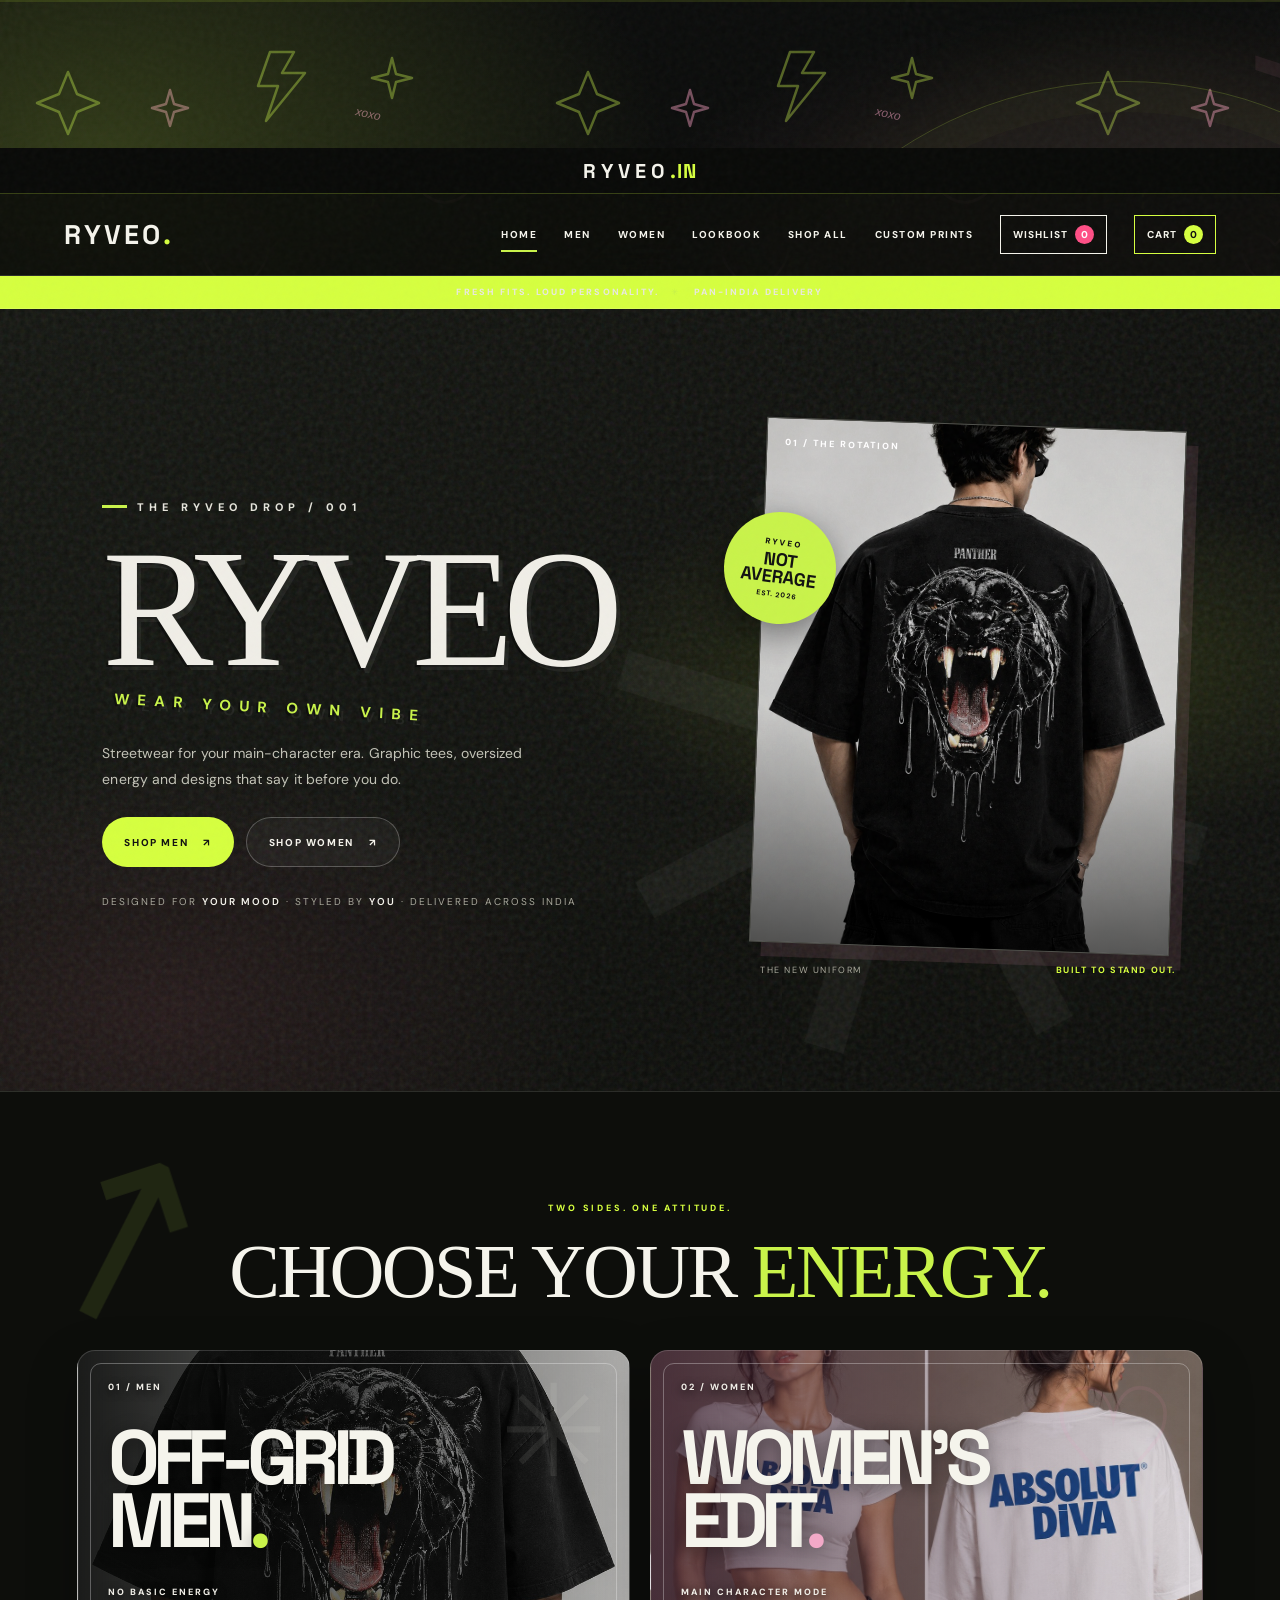
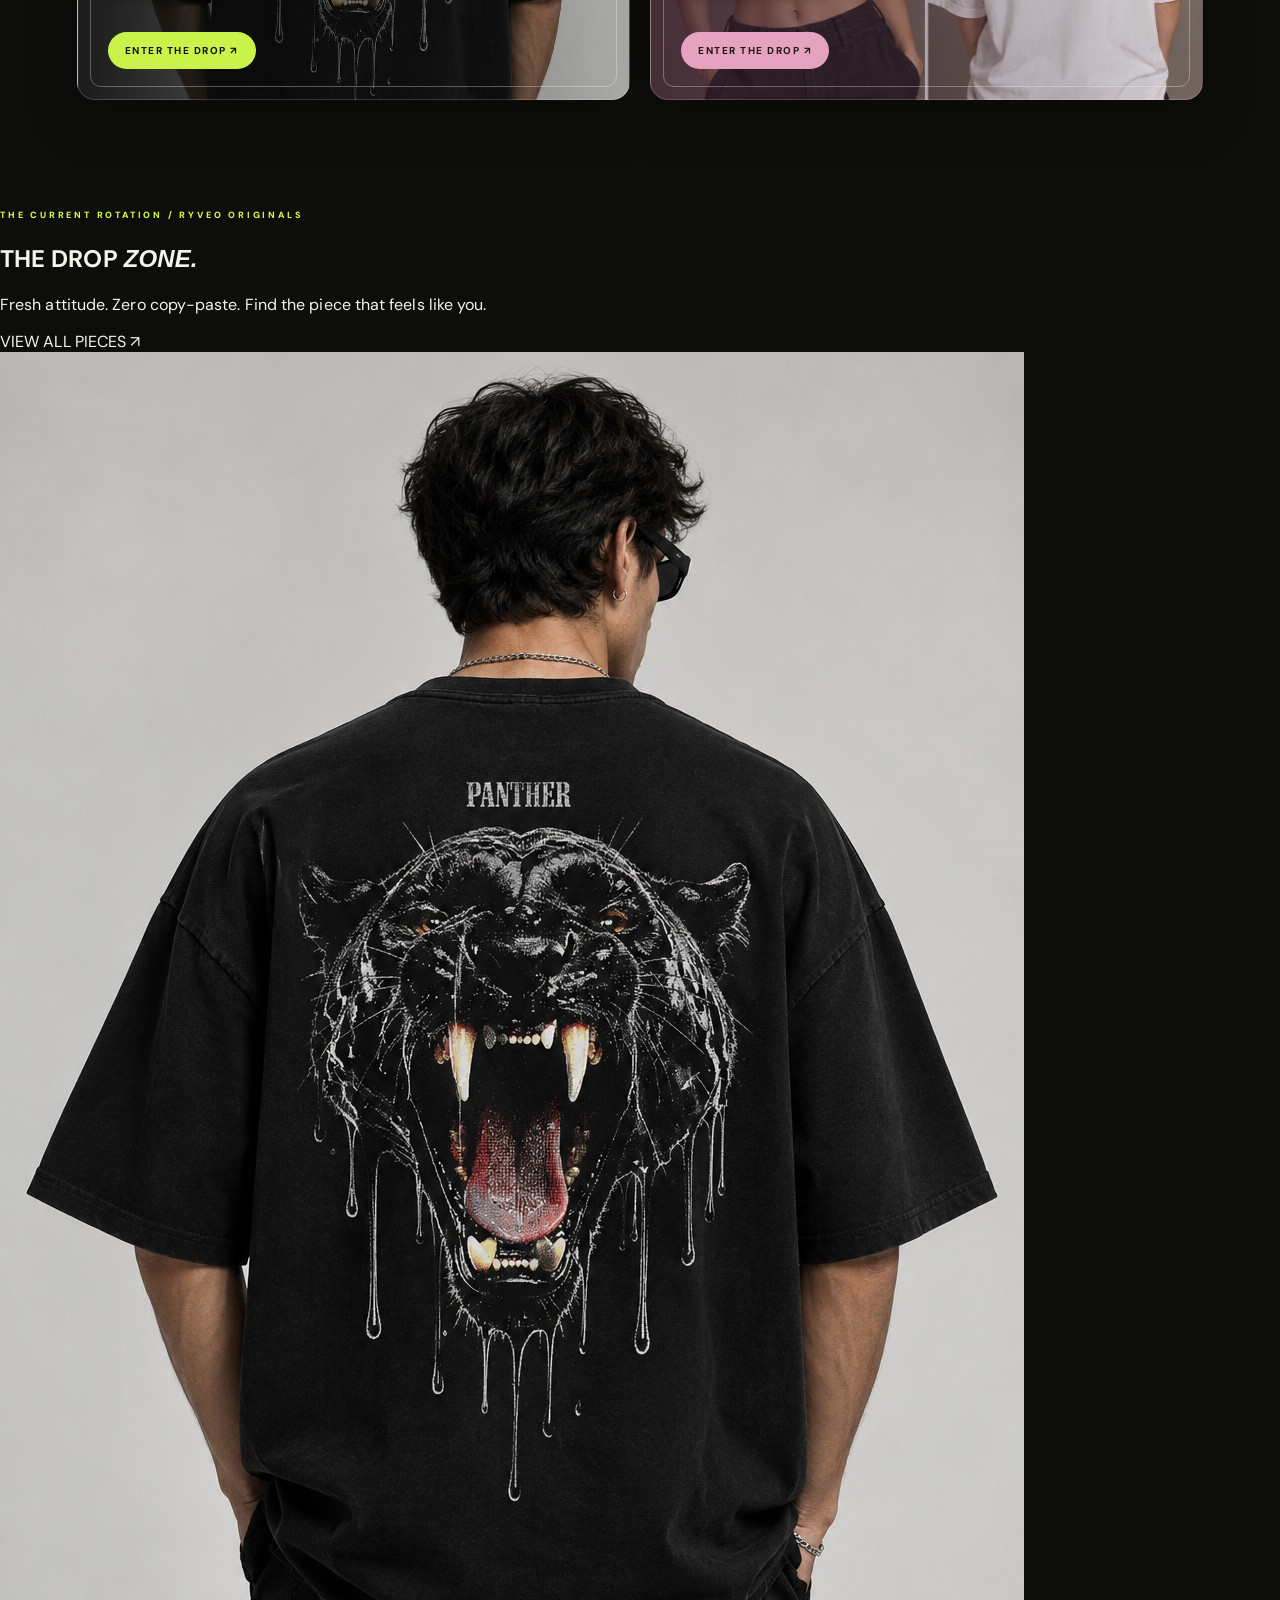
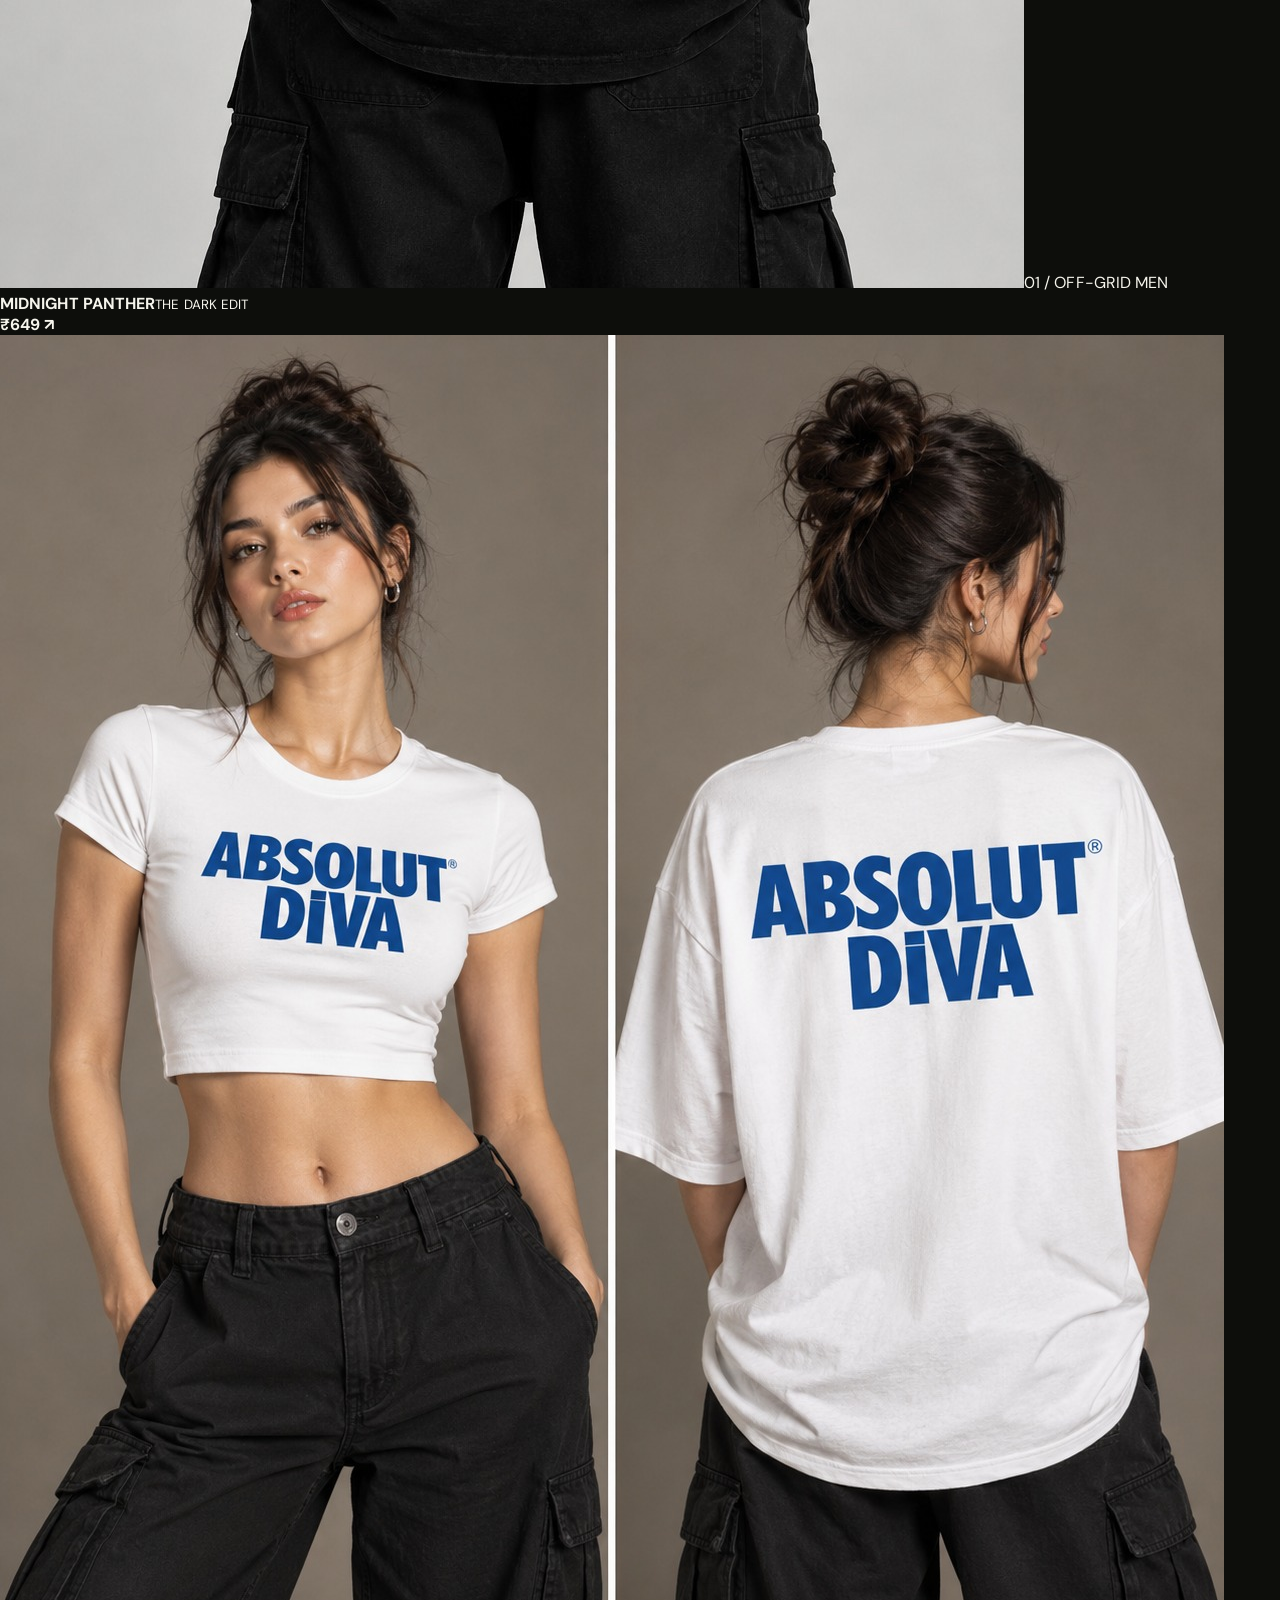
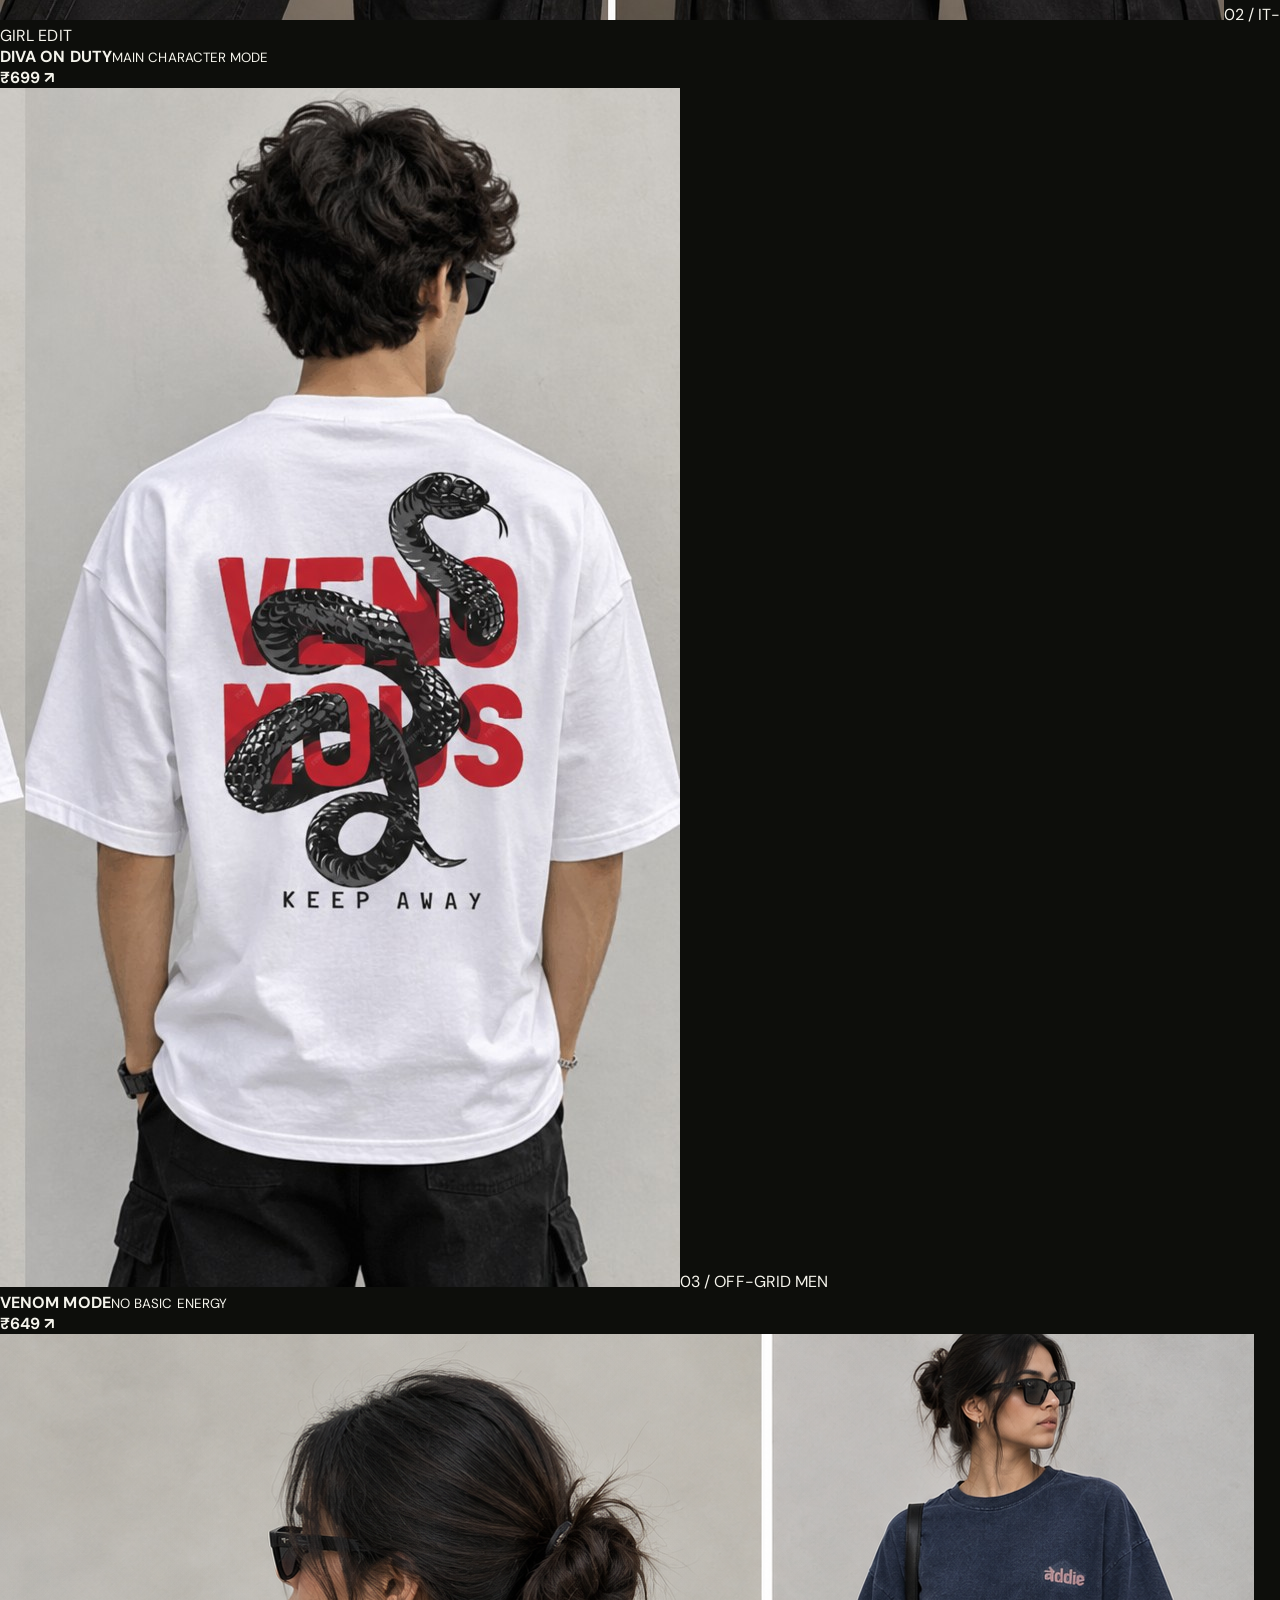
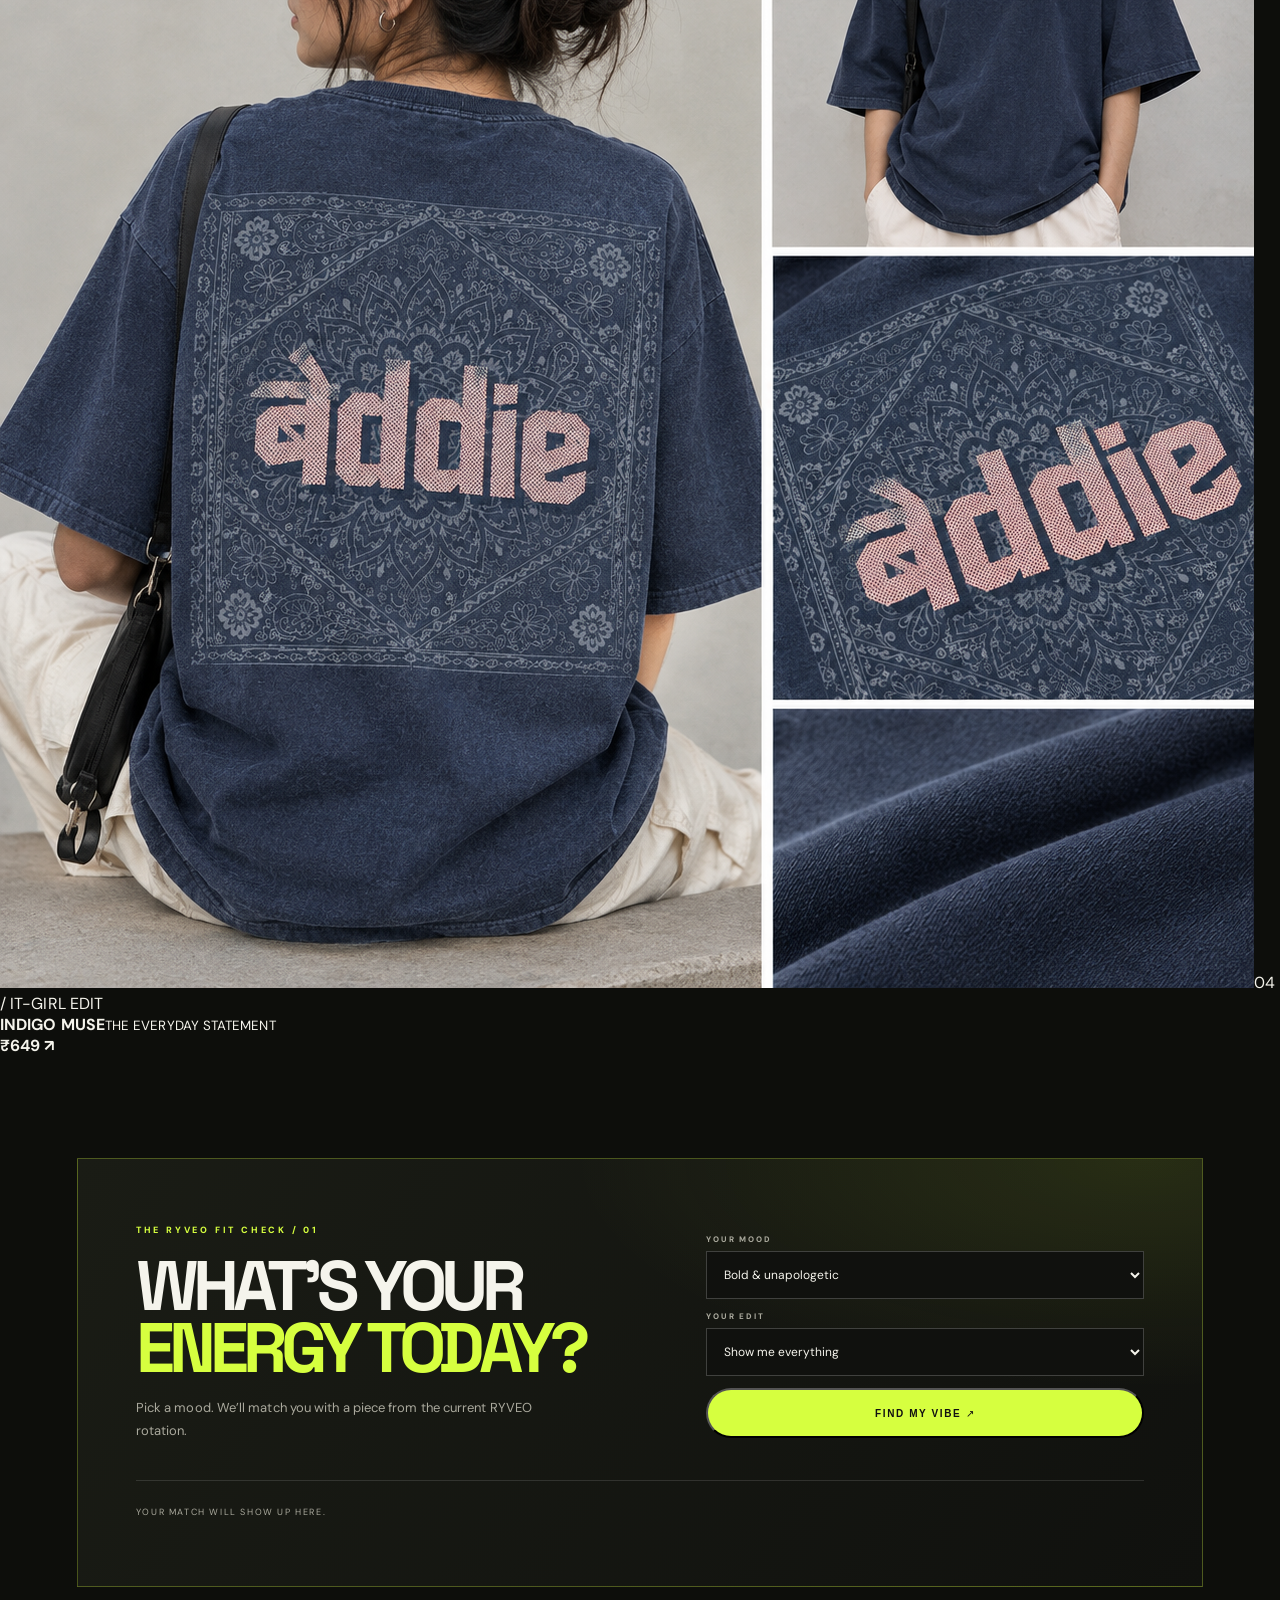
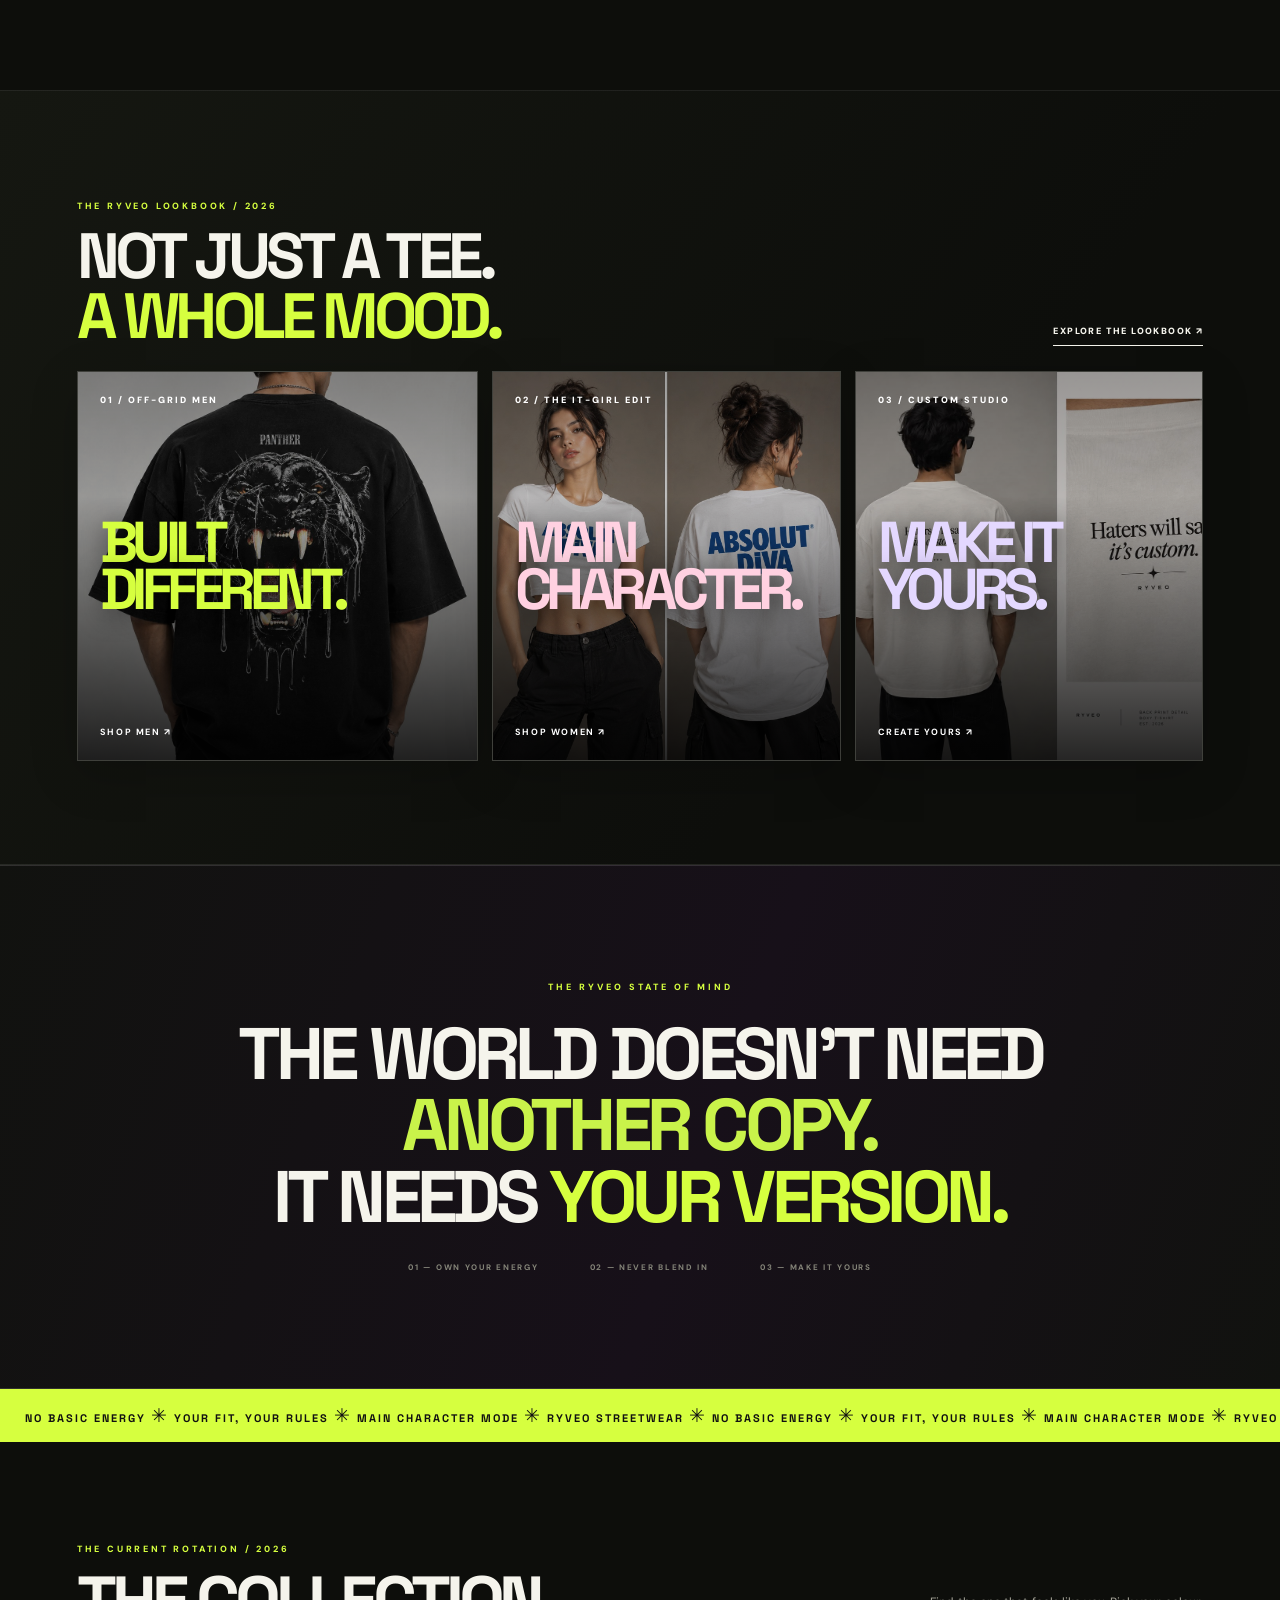
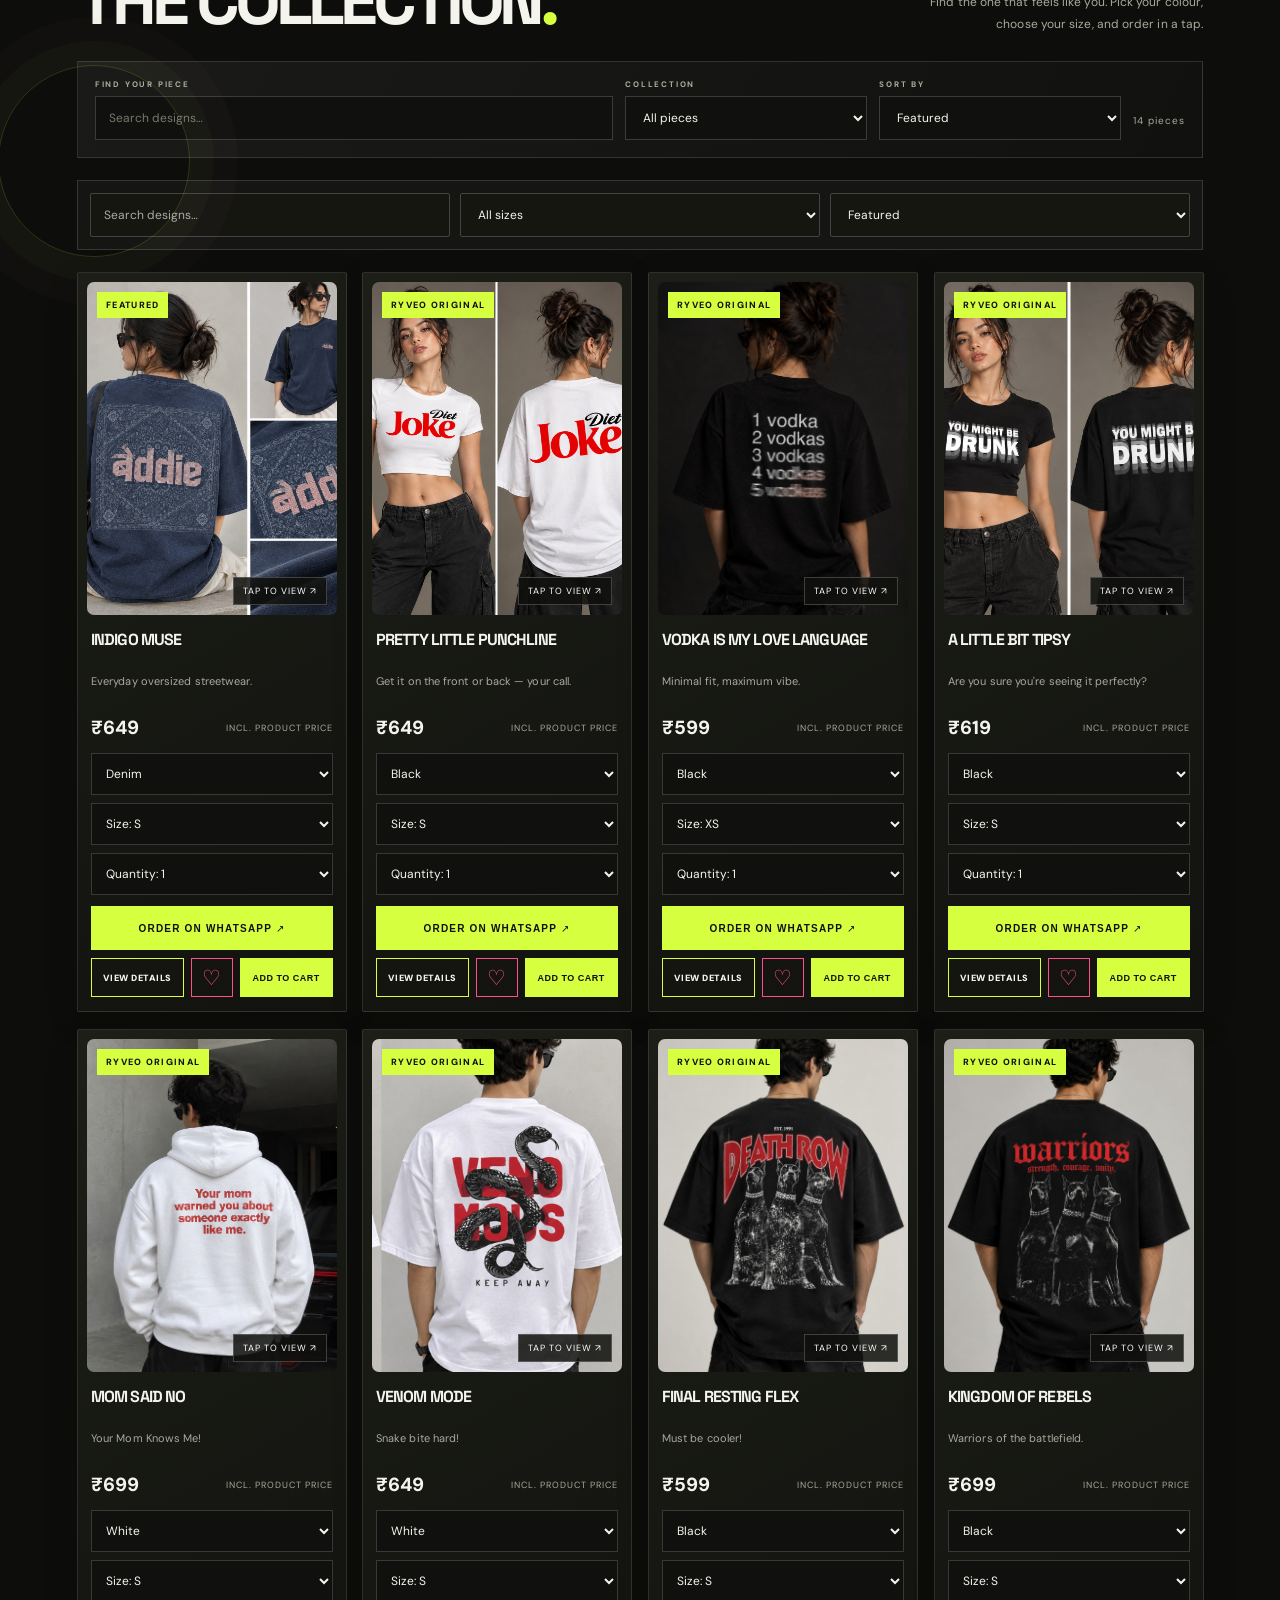
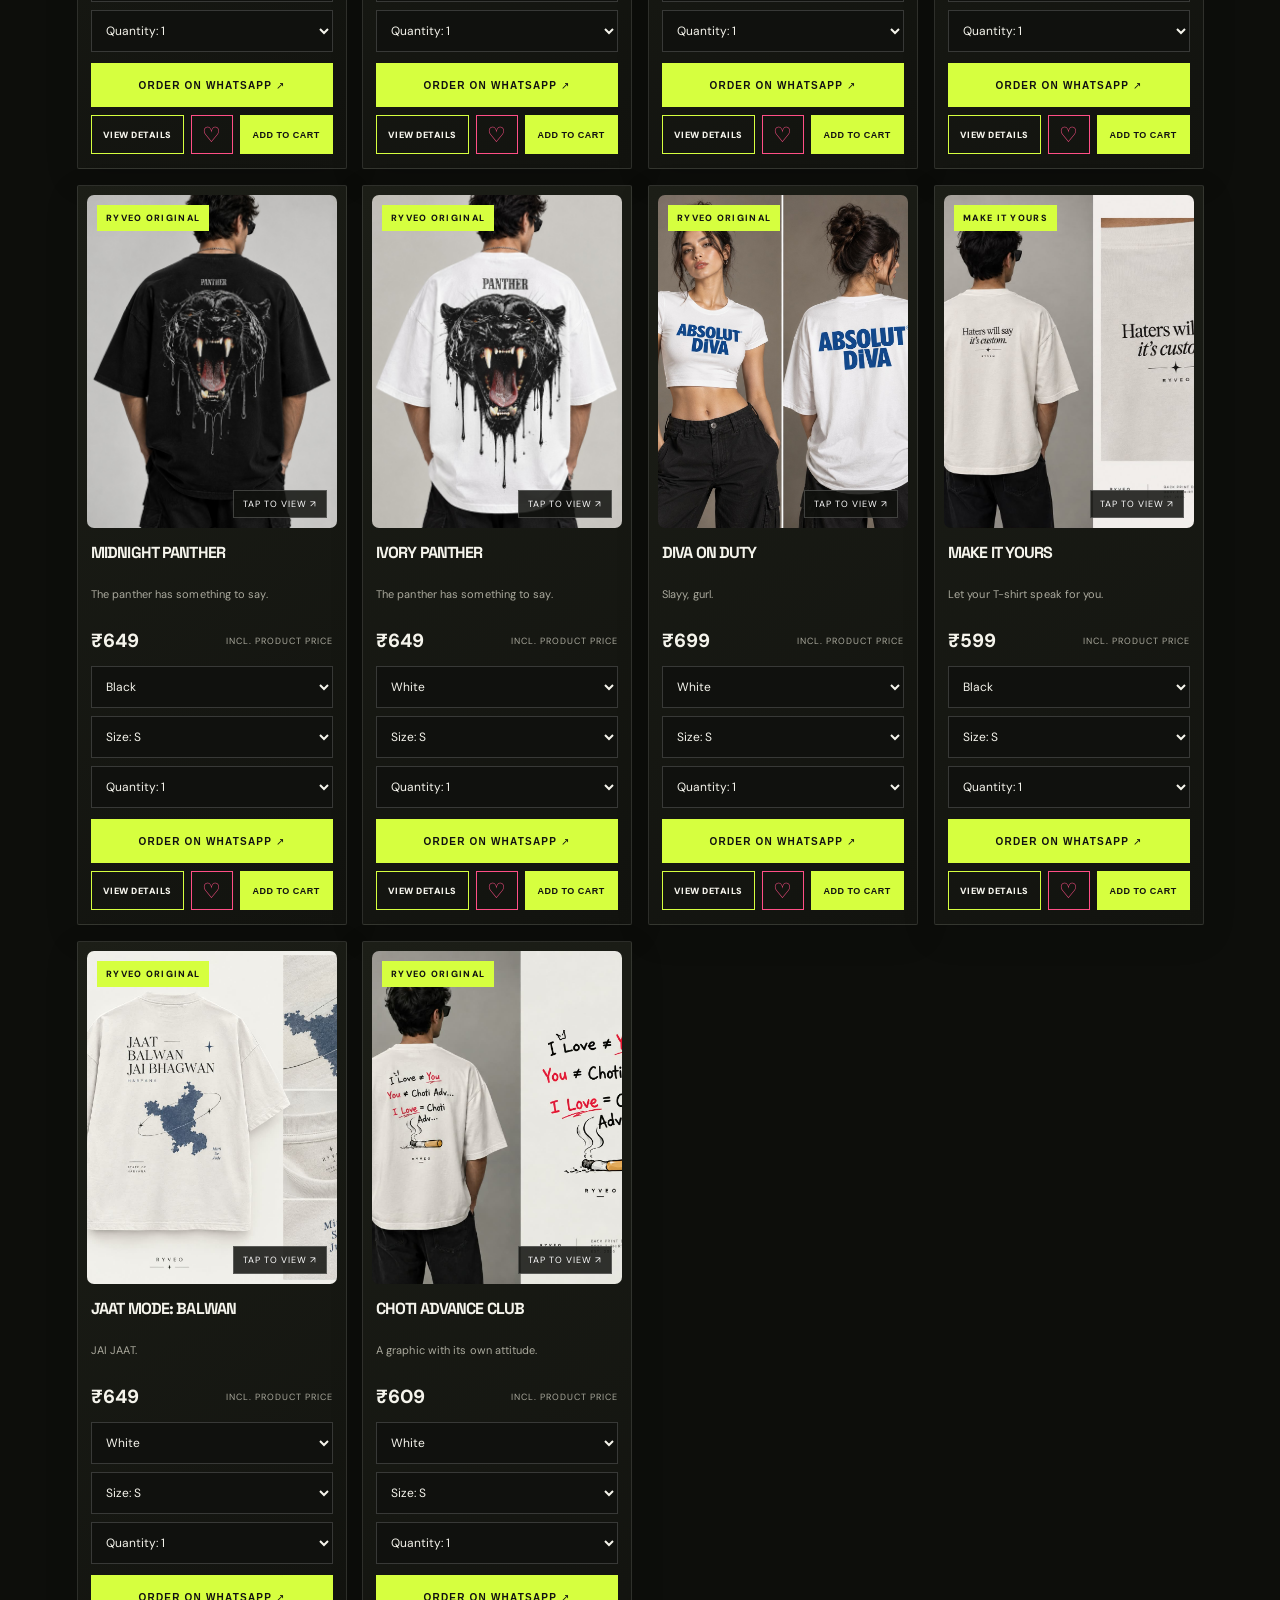
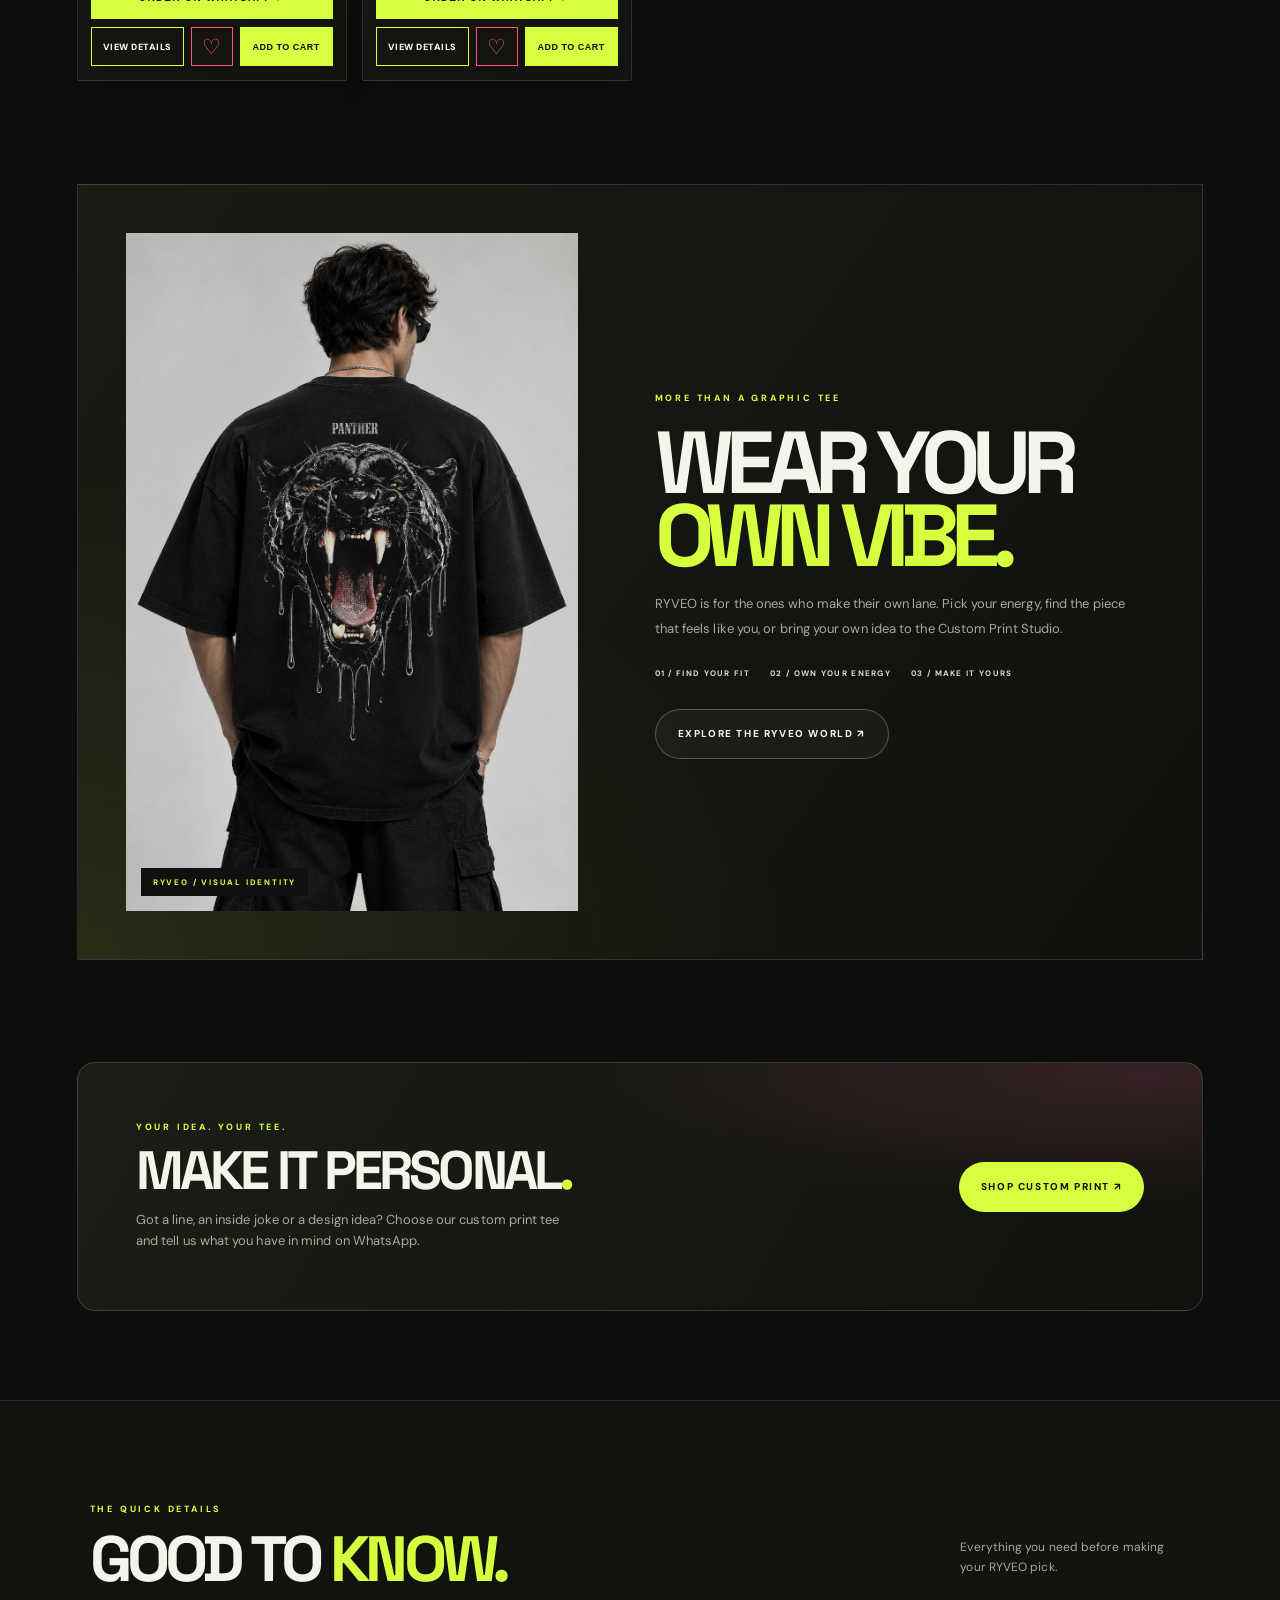
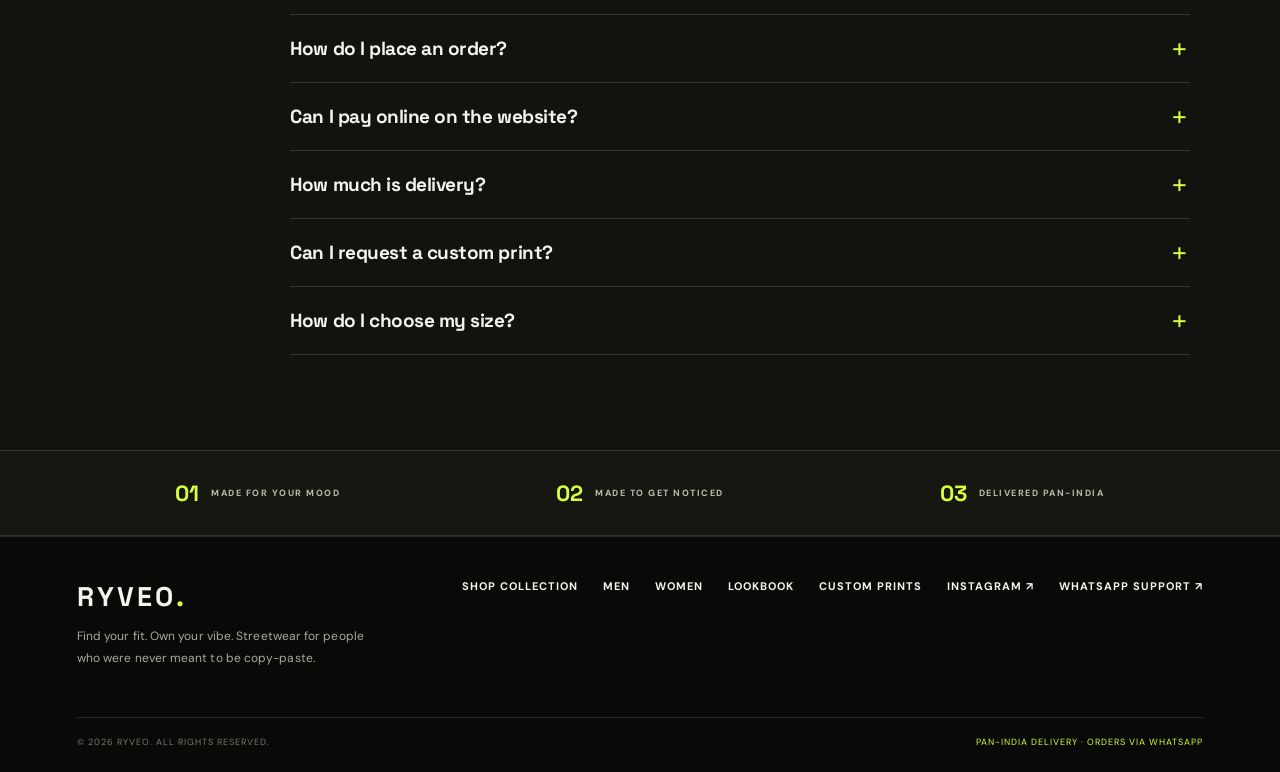
==== commit cdda00ed: "Add RYVEO cinematic hero and Drop Zone section" ====
--- a/index.html
+++ b/index.html
@@ -338,13 +338,26 @@
 <div class="brand-topline" aria-label="RYVEO dot in">RYVEO<span>.in</span></div>
 <header><a class="logo" href="#top" aria-label="RYVEO.IN home">RYVEO<em>.</em></a><nav class="nav"><a href="#top">Home</a><a href="boys.html">Men</a><a href="girls.html">Women</a><a href="lookbook.html">Lookbook</a><a href="#all-drops">Shop all</a><a href="custom-print.html">Custom prints</a></nav></header>
 <div class="announcement">FRESH FITS. LOUD PERSONALITY. <span>✳</span> PAN-INDIA DELIVERY</div>
-<section class="hero" id="top"><div class="orb" aria-hidden="true"></div><div class="hero-inner"><div class="eyebrow">Not made to blend in</div><h1 class="graffiti-wordmark">RYVEO<span>WEAR YOUR OWN VIBE</span></h1><p class="hero-copy">Streetwear for your main-character era. Graphic tees, oversized energy and designs that say it before you do.</p><div class="hero-actions"><a class="btn btn-primary" href="boys.html">Shop Men <span>↗</span></a><a class="btn btn-secondary" href="girls.html">Shop Women <span>↗</span></a></div><div class="hero-note">Designed for <b>your mood</b> · Styled by <b>you</b> · Delivered across India</div></div><div class="hero-visual" aria-label="RYVEO featured streetwear collection"><div class="hero-photo"><img src="black%20panther.jpg" alt="RYVEO graphic streetwear design" fetchpriority="high"><span class="photo-index">01 / THE ROTATION</span></div><div class="floating-stamp"><span>RYVEO</span><b>NOT<br>AVERAGE</b><small>EST. 2026</small></div><div class="hero-caption"><span>THE NEW UNIFORM</span><b>BUILT TO STAND OUT.</b></div></div></section>
+<section class="hero" id="top"><div class="orb" aria-hidden="true"></div><div class="hero-inner"><div class="eyebrow">The RYVEO drop / 001</div><h1 class="graffiti-wordmark">RYVEO<span>WEAR YOUR OWN VIBE</span></h1><p class="hero-copy">Streetwear for your main-character era. Graphic tees, oversized energy and designs that say it before you do.</p><div class="hero-actions"><a class="btn btn-primary" href="boys.html">Shop Men <span>↗</span></a><a class="btn btn-secondary" href="girls.html">Shop Women <span>↗</span></a></div><div class="hero-note">Designed for <b>your mood</b> · Styled by <b>you</b> · Delivered across India</div></div><div class="hero-visual" aria-label="RYVEO featured streetwear collection"><div class="hero-photo"><img src="black%20panther.jpg" alt="RYVEO graphic streetwear design" fetchpriority="high"><span class="photo-index">01 / THE ROTATION</span></div><div class="floating-stamp"><span>RYVEO</span><b>NOT<br>AVERAGE</b><small>EST. 2026</small></div><div class="hero-caption"><span>THE NEW UNIFORM</span><b>BUILT TO STAND OUT.</b></div></div></section>
 
 <section class="shop-doorway reveal" id="choose-your-vibe">
   <div class="doorway-head"><span class="kicker">TWO SIDES. ONE ATTITUDE.</span><h2>CHOOSE YOUR <em>ENERGY.</em></h2></div>
   <div class="doorway-grid">
     <a class="doorway-card doorway-boys" href="boys.html"><span class="doorway-index">01 / MEN</span><strong>OFF-GRID<br>MEN<span>.</span></strong><small>NO BASIC ENERGY</small><b>ENTER THE DROP ↗</b></a>
     <a class="doorway-card doorway-girls" href="girls.html"><span class="doorway-index">02 / WOMEN</span><strong>WOMEN’S<br>EDIT<span>.</span></strong><small>MAIN CHARACTER MODE</small><b>ENTER THE DROP ↗</b></a>
+  </div>
+</section>
+
+<section class="rv-drop-zone reveal" id="the-drop-zone" aria-labelledby="drop-zone-title">
+  <div class="rv-drop-heading">
+    <div><span class="kicker">THE CURRENT ROTATION / RYVEO ORIGINALS</span><h2 id="drop-zone-title">THE DROP <em>ZONE.</em></h2><p>Fresh attitude. Zero copy-paste. Find the piece that feels like you.</p></div>
+    <a class="rv-drop-all" href="#all-drops">VIEW ALL PIECES <span>↗</span></a>
+  </div>
+  <div class="rv-drop-grid">
+    <a class="rv-drop-card rv-drop-feature" href="product.html?item=pantherious"><div class="rv-drop-image"><img src="black%20panther.jpg" alt="Midnight Panther graphic tee" loading="lazy"><span class="rv-drop-tag">01 / OFF-GRID MEN</span></div><div class="rv-drop-meta"><div><strong>MIDNIGHT PANTHER</strong><small>THE DARK EDIT</small></div><b>₹649 <span>↗</span></b></div></a>
+    <a class="rv-drop-card" href="product.html?item=absolut-diva"><div class="rv-drop-image"><img src="f86f3dd5-e6bc-43a2-ae7d-e9b7ec0ff237.jpg" alt="Diva on Duty graphic tee" loading="lazy"><span class="rv-drop-tag">02 / IT-GIRL EDIT</span></div><div class="rv-drop-meta"><div><strong>DIVA ON DUTY</strong><small>MAIN CHARACTER MODE</small></div><b>₹699 <span>↗</span></b></div></a>
+    <a class="rv-drop-card" href="product.html?item=poisoned-venomous"><div class="rv-drop-image"><img src="venomous1.0.jpg" alt="Venom Mode graphic tee" loading="lazy"><span class="rv-drop-tag">03 / OFF-GRID MEN</span></div><div class="rv-drop-meta"><div><strong>VENOM MODE</strong><small>NO BASIC ENERGY</small></div><b>₹649 <span>↗</span></b></div></a>
+    <a class="rv-drop-card" href="product.html?item=indigo-baddie"><div class="rv-drop-image"><img src="Indigo%20Adddie%20Streetwear%20Lookbook.png" alt="Indigo Muse graphic tee" loading="lazy"><span class="rv-drop-tag">04 / IT-GIRL EDIT</span></div><div class="rv-drop-meta"><div><strong>INDIGO MUSE</strong><small>THE EVERYDAY STATEMENT</small></div><b>₹649 <span>↗</span></b></div></a>
   </div>
 </section>
 
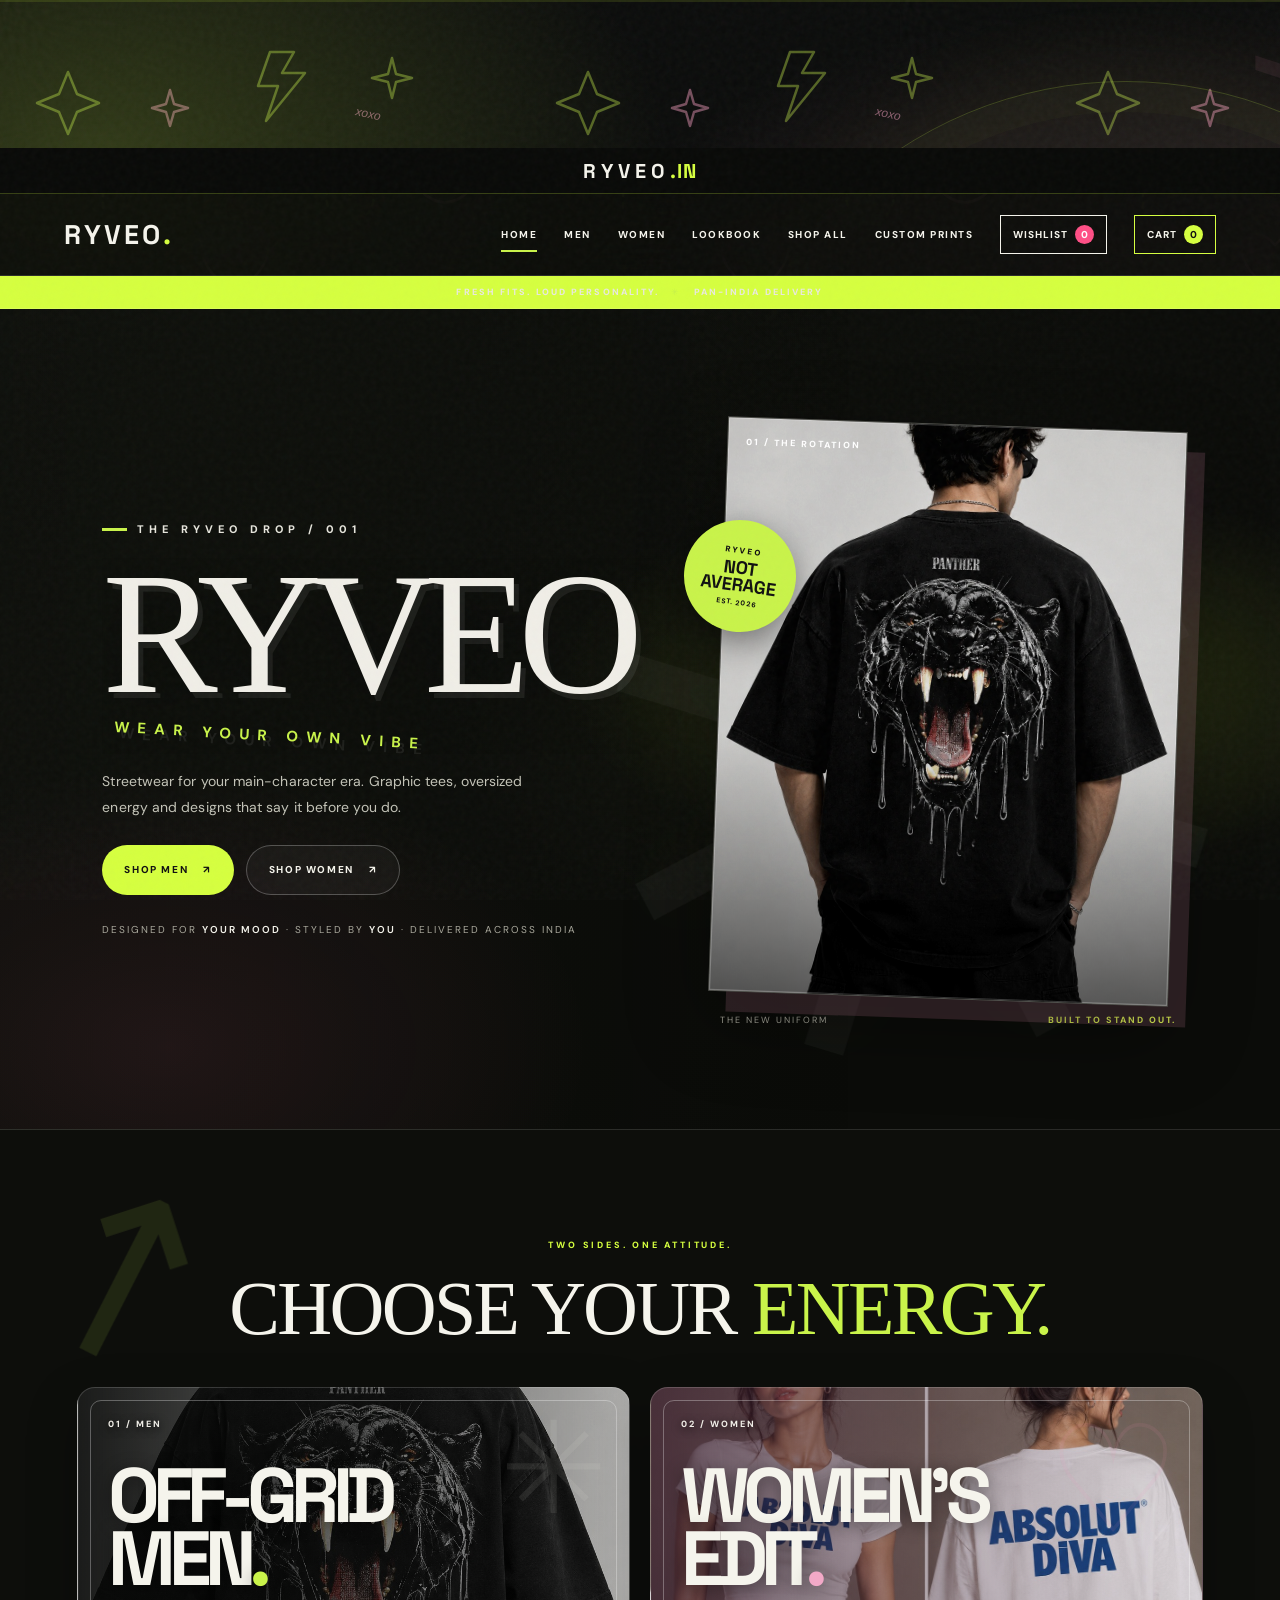
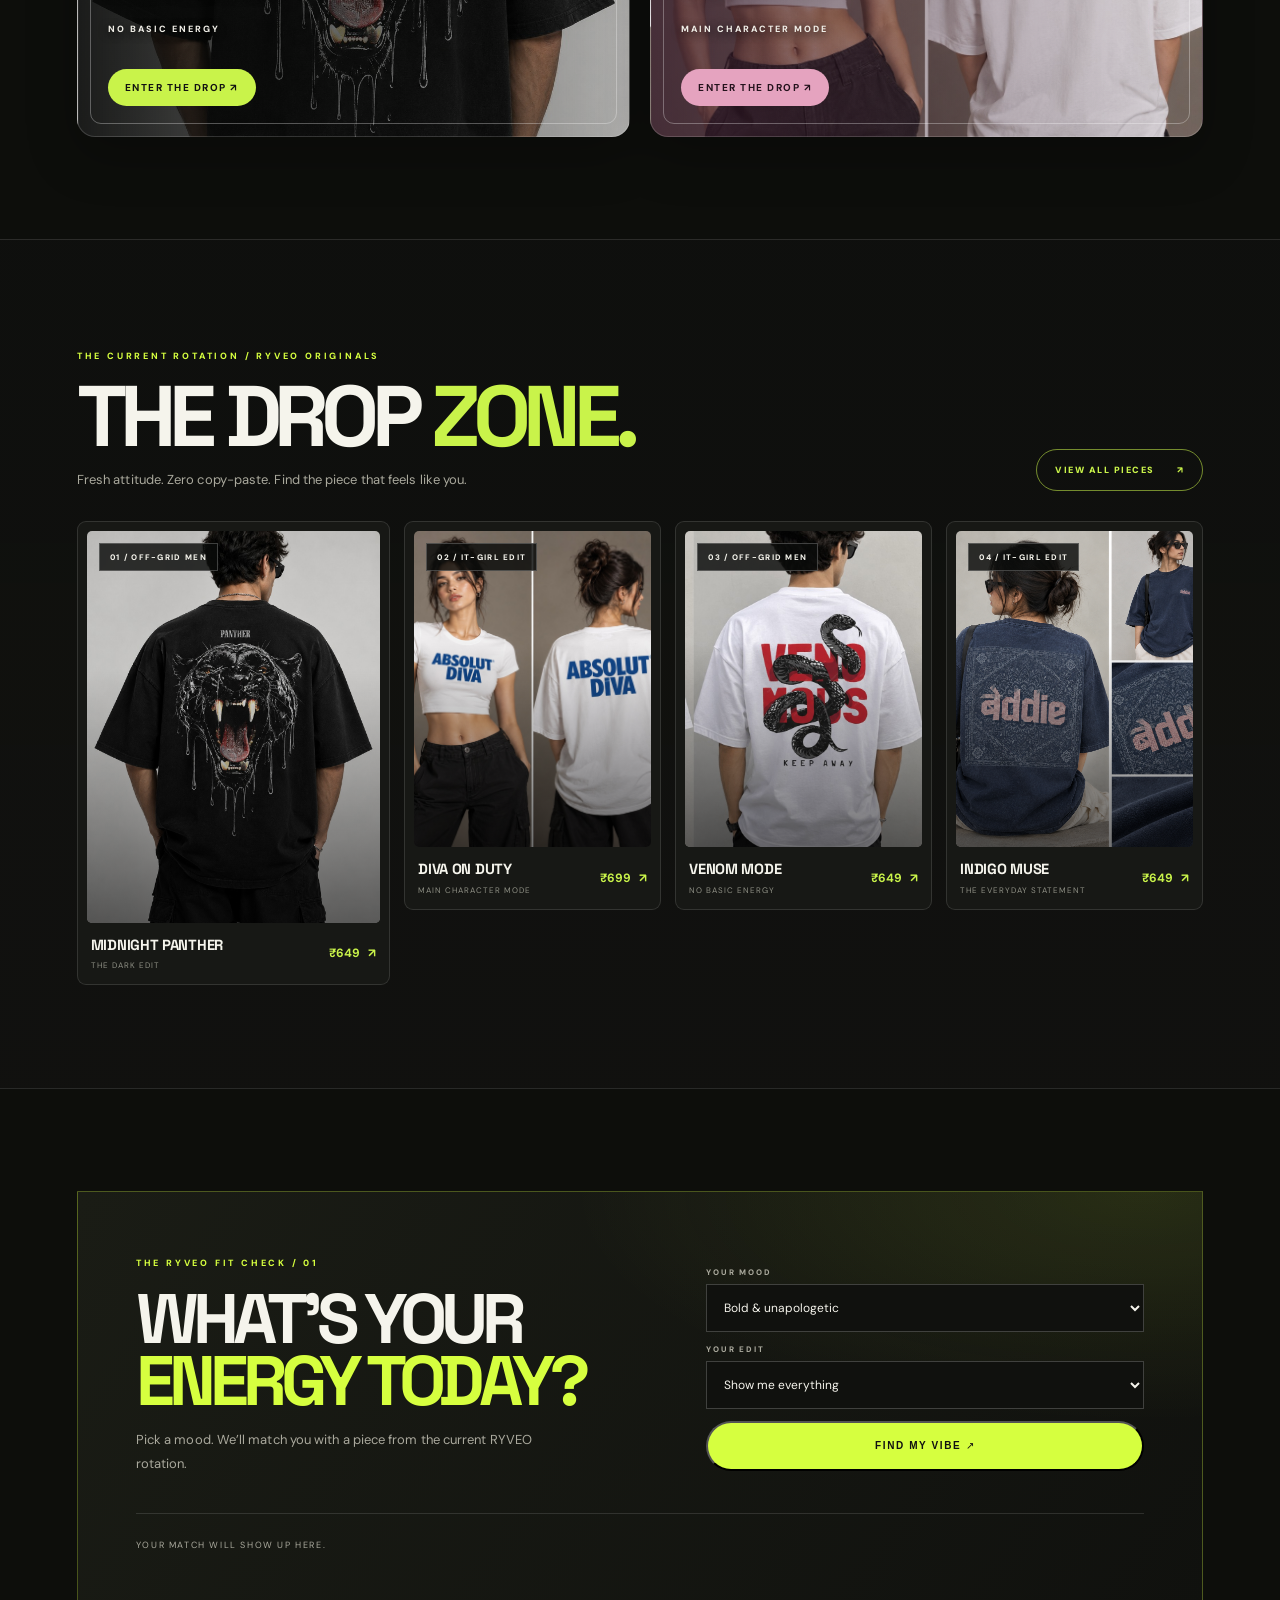
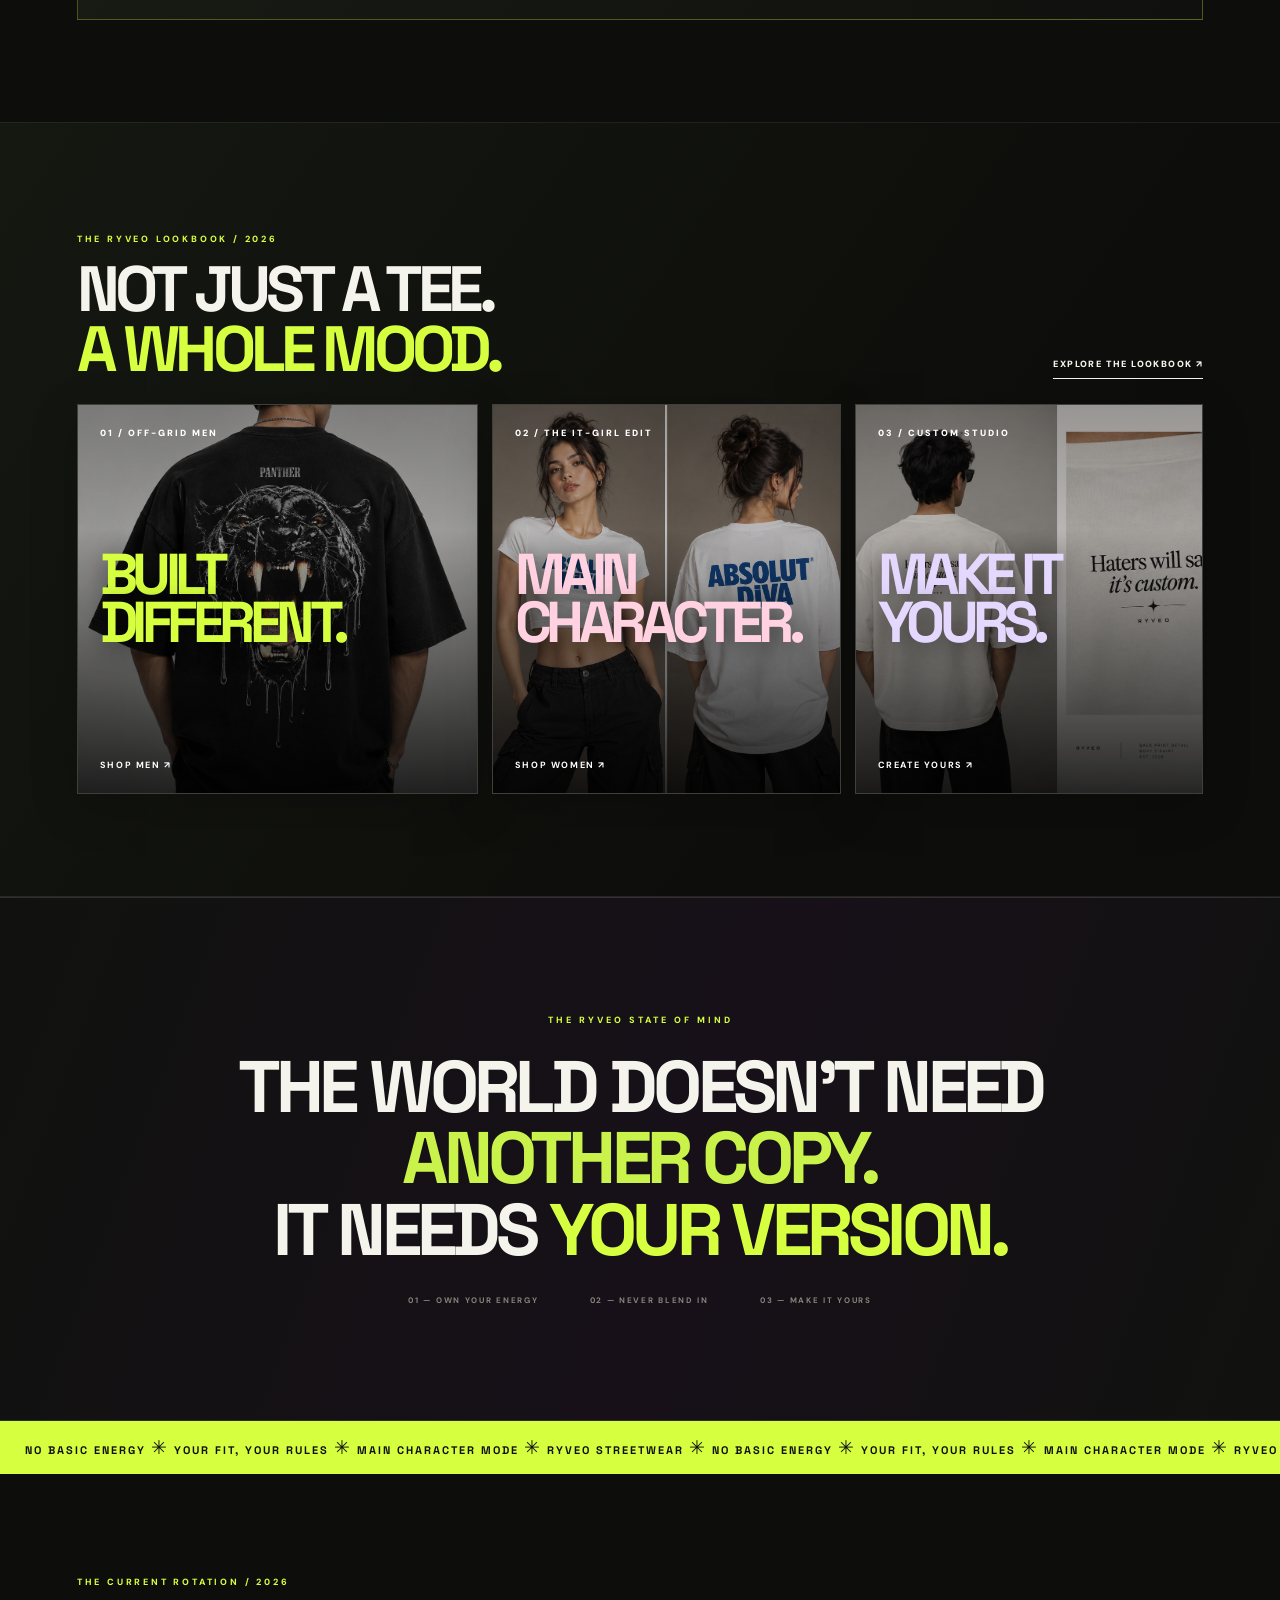
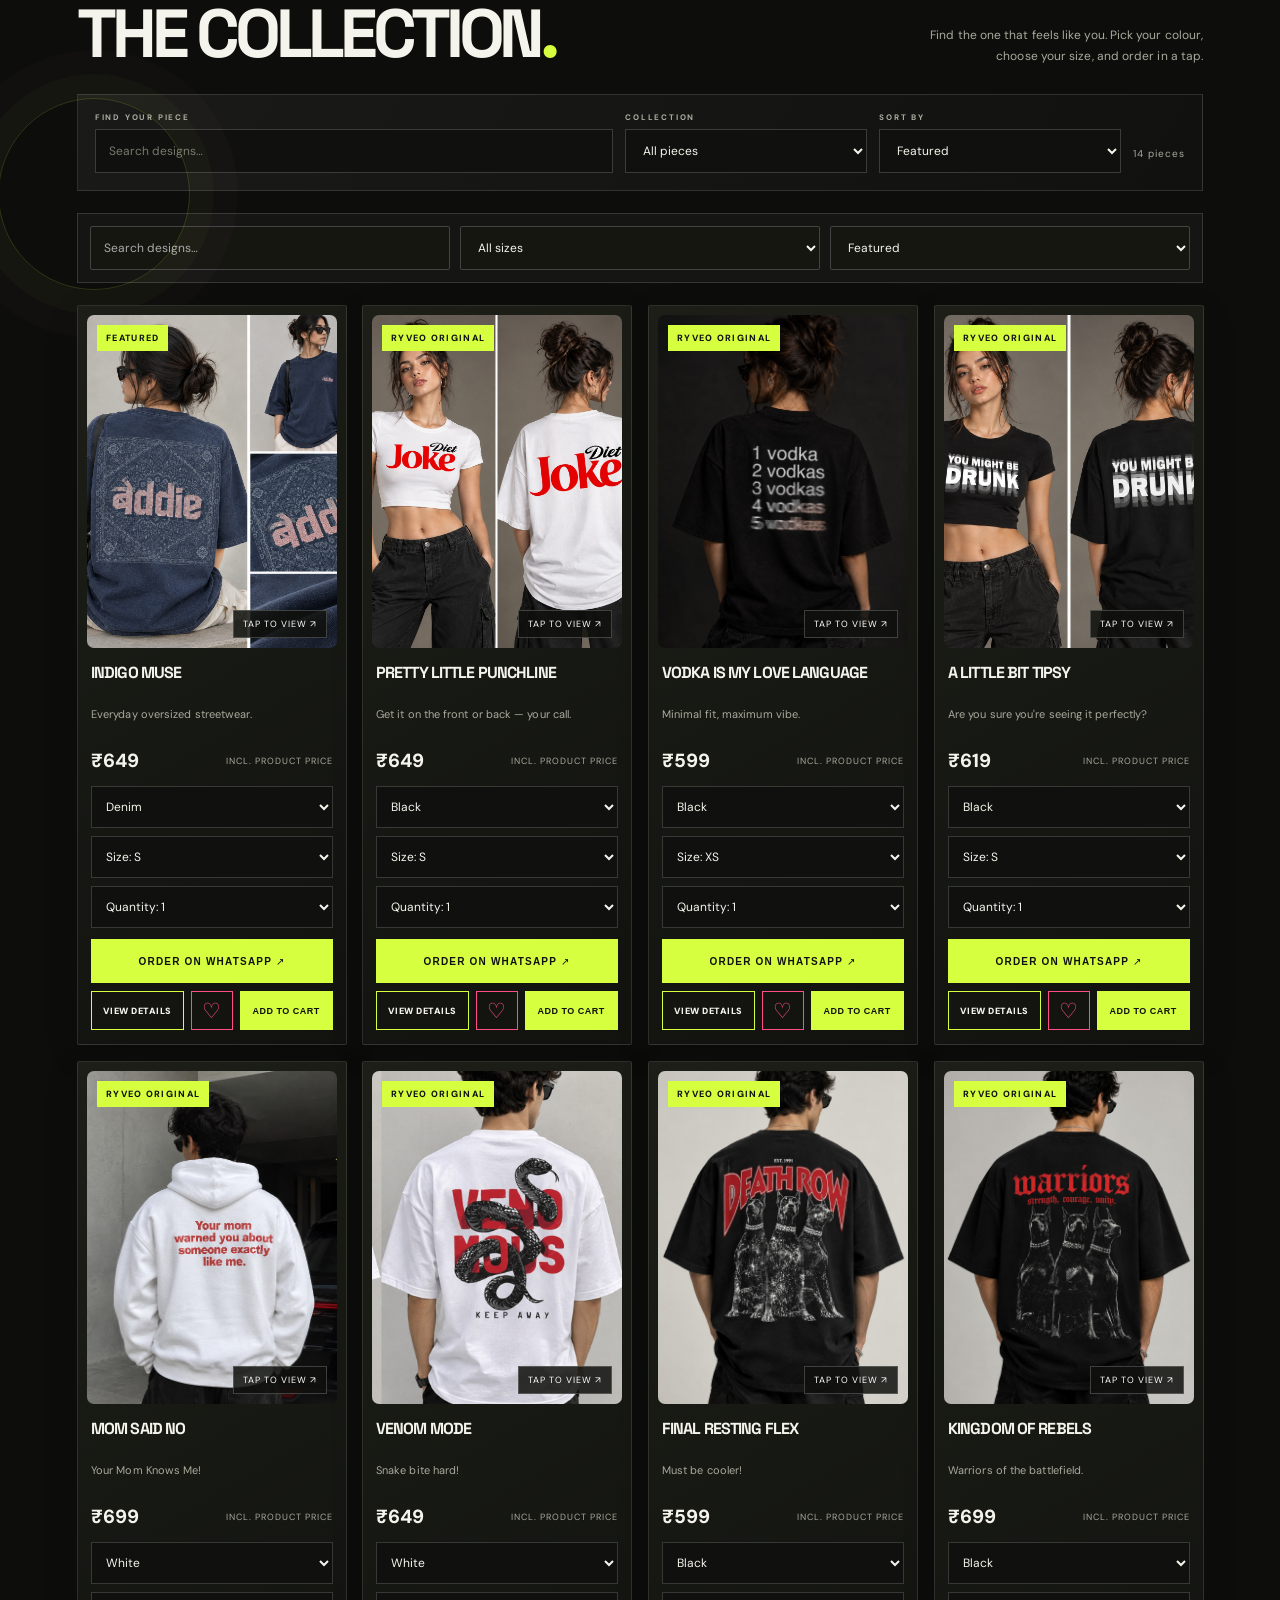
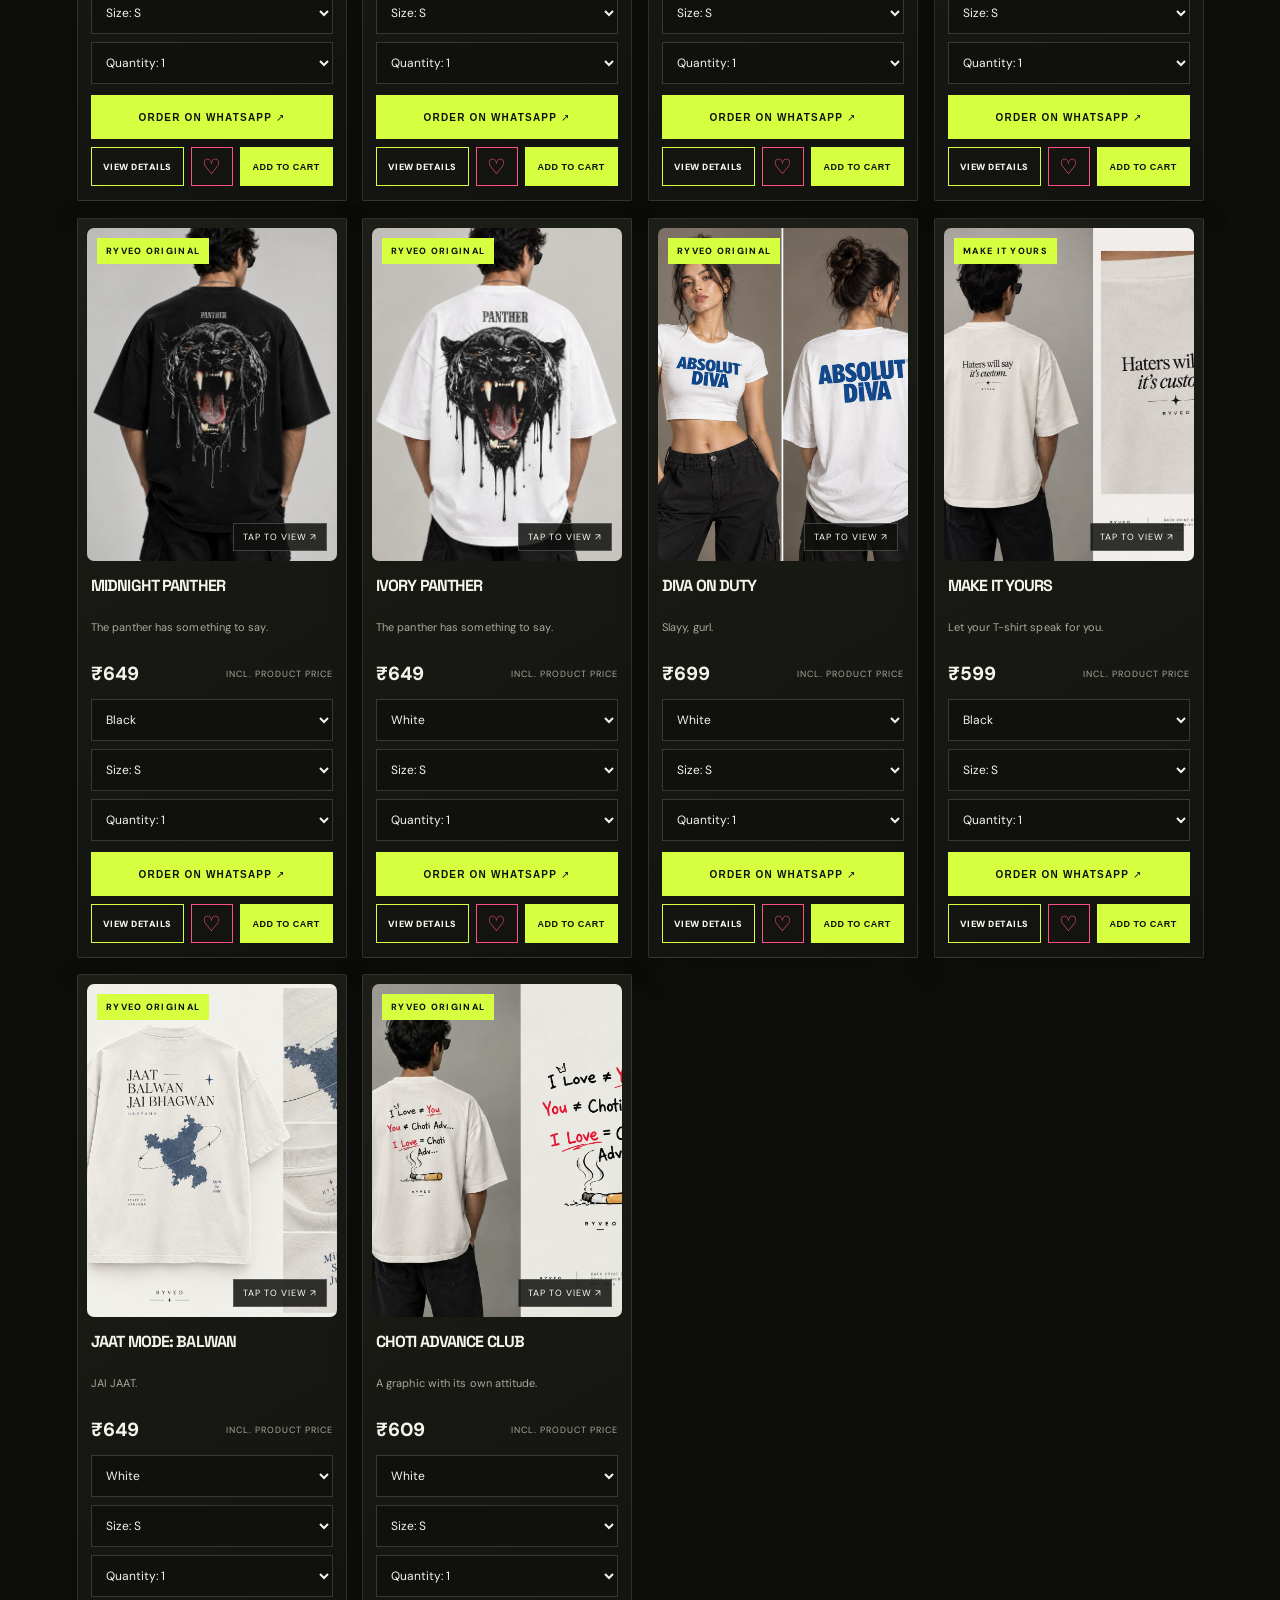
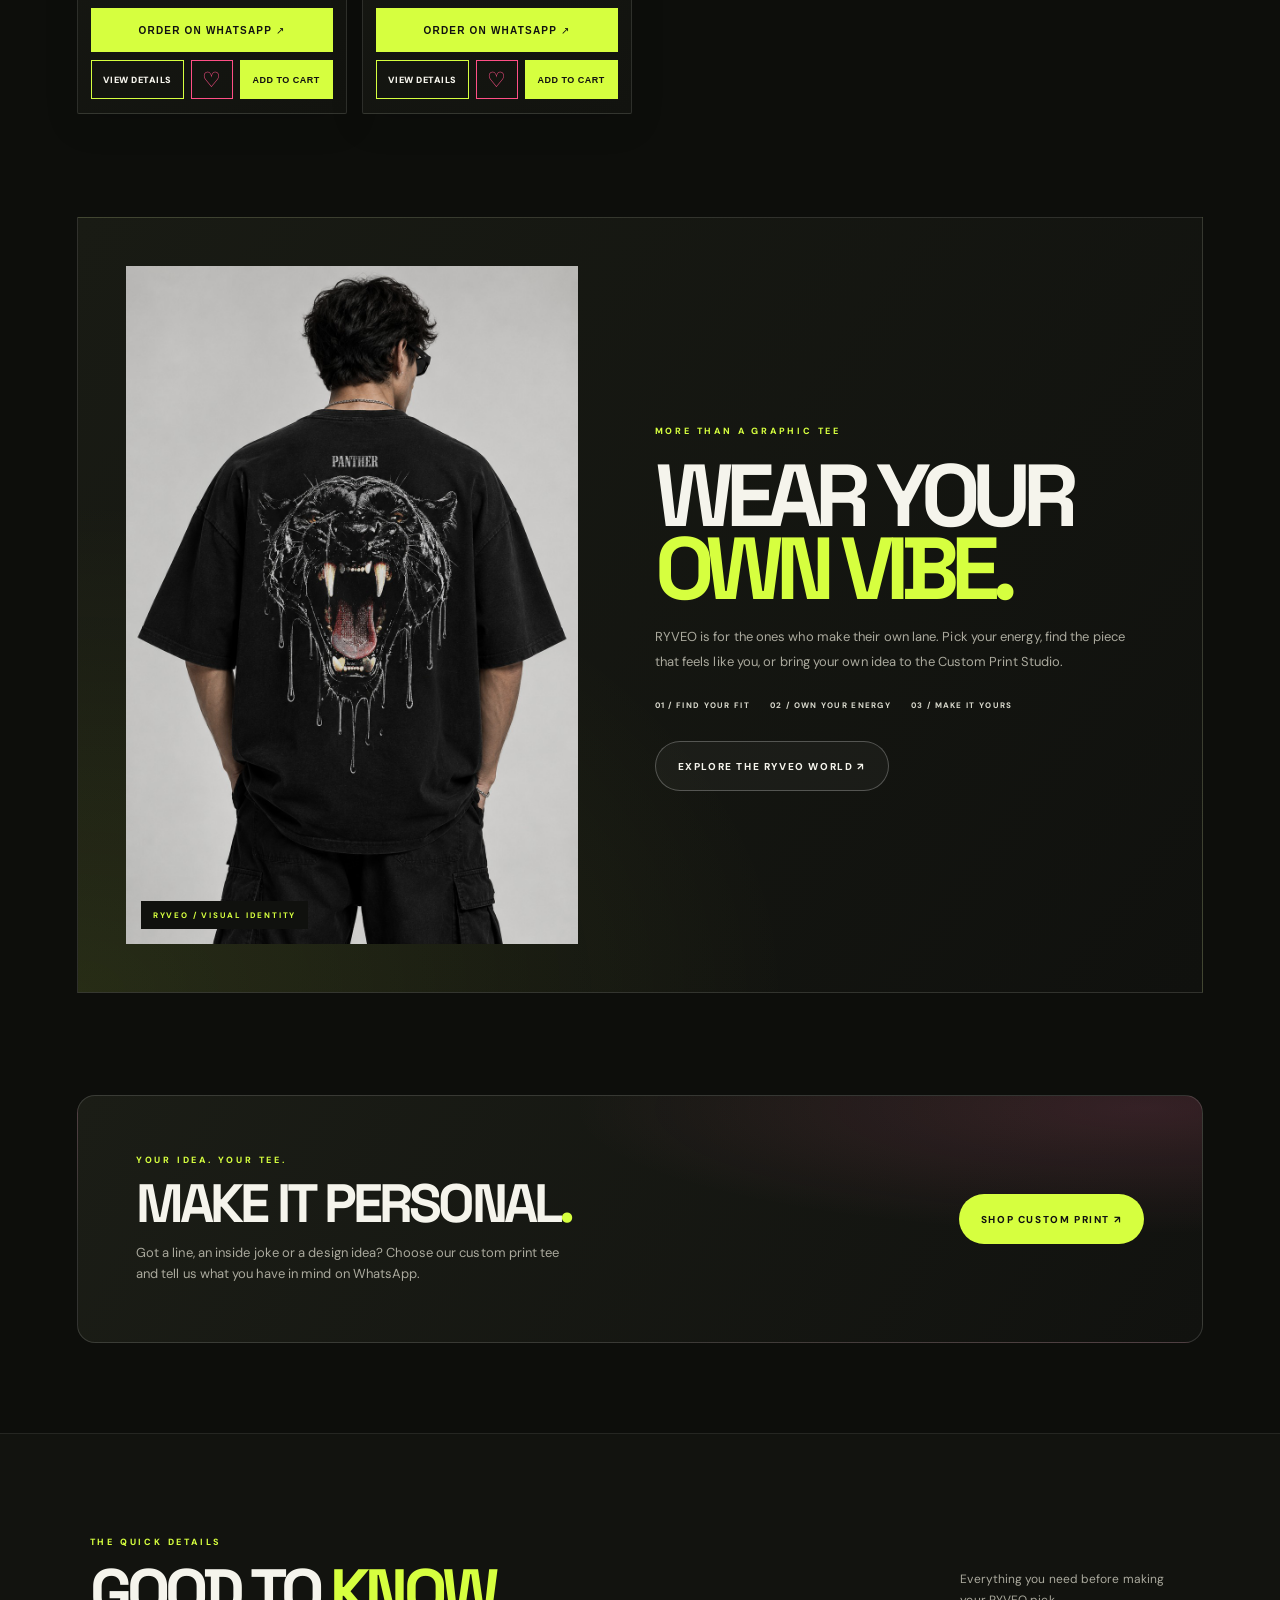
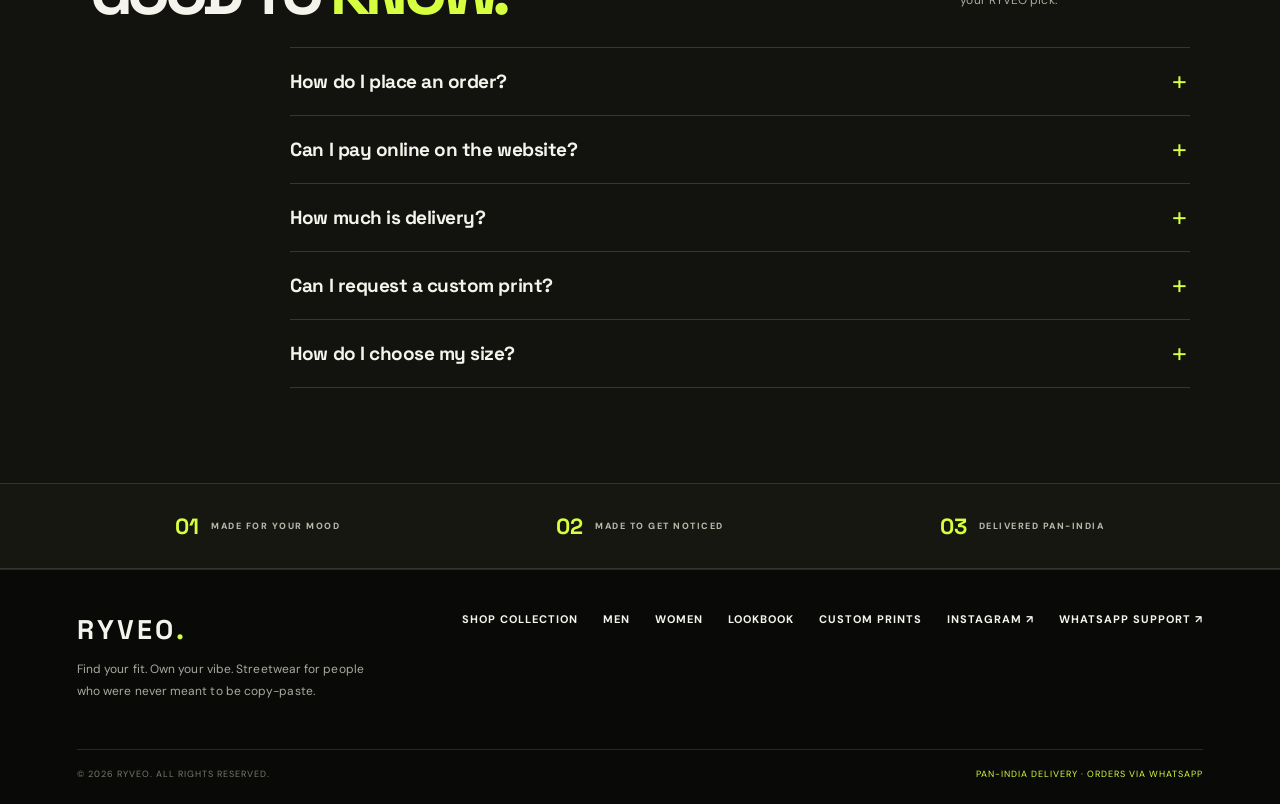
==== commit b4d7cf51: "Bust cached homepage styles so Drop Zone styling loads" ====
--- a/index.html
+++ b/index.html
@@ -322,7 +322,7 @@
 </style>
 <link rel="stylesheet" href="store.css">
 <link rel="stylesheet" href="ryveo-upgrade.css?v=hybrid-2026">
-<link rel="stylesheet" href="ryveo-site-polish.css?v=phase3-20261124">
+<link rel="stylesheet" href="ryveo-site-polish.css?v=phase4-drop-zone-20261124">
 </head>
 <body class="site-loading">
 <div class="home-atmosphere" aria-hidden="true"></div>
--- a/ryveo-site-polish.css
+++ b/ryveo-site-polish.css
@@ -241,3 +241,39 @@
  .rv-product-tools>*{text-align:center}
 }
 @media(prefers-reduced-motion:reduce){.rv-mobile-buybar{transition:none}}
+
+
+/* PHASE 4 — cinematic hero + THE DROP ZONE */
+.hero{min-height:min(790px,calc(100svh - 90px));padding-top:clamp(70px,9vw,125px);padding-bottom:clamp(65px,8vw,105px)}
+.hero:before{content:"";position:absolute;inset:0;z-index:0;pointer-events:none;background:linear-gradient(90deg,rgba(8,9,8,.38),transparent 68%),radial-gradient(ellipse at 75% 50%,rgba(201,243,74,.10),transparent 38%)}
+.hero-inner{max-width:690px}
+.hero h1.graffiti-wordmark{font-size:clamp(88px,13.5vw,184px);text-shadow:5px 6px 0 rgba(255,255,255,.07),0 18px 55px rgba(0,0,0,.35)}
+.hero-visual{max-width:460px;width:100%}
+.hero-photo{aspect-ratio:4/5;box-shadow:18px 20px 0 rgba(215,138,169,.16),0 28px 80px rgba(0,0,0,.4)}
+.hero-photo:before{content:"";position:absolute;inset:0;z-index:1;border:1px solid rgba(255,255,255,.22);pointer-events:none}
+.hero-photo img{filter:contrast(1.1) saturate(.82);transform:scale(1.015)}
+.hero-visual:hover .hero-photo img{transform:scale(1.075)}
+.hero-caption{font-size:9px;letter-spacing:2px}
+.rv-drop-zone{padding:clamp(65px,8vw,105px) 6%;background:linear-gradient(180deg,rgba(15,16,14,.96),rgba(18,18,16,.88));border-top:1px solid rgba(255,255,255,.11);border-bottom:1px solid rgba(255,255,255,.11)}
+.rv-drop-heading{max-width:1280px;margin:0 auto 30px;display:flex;align-items:end;justify-content:space-between;gap:25px}
+.rv-drop-heading h2{font:700 clamp(44px,7vw,86px)/.9 'Space Grotesk',sans-serif;letter-spacing:-.085em;margin:14px 0}
+.rv-drop-heading h2 em{font-style:normal;color:var(--graffiti-lime)}
+.rv-drop-heading p{color:#aaa99d;font-size:13px;line-height:1.7;margin:0;max-width:430px}
+.rv-drop-all{display:inline-flex;align-items:center;gap:22px;padding:14px 18px;border:1px solid rgba(201,243,74,.55);border-radius:999px;color:var(--graffiti-lime);font-size:9px;font-weight:900;letter-spacing:1.5px;white-space:nowrap;transition:background .25s,color .25s,transform .25s}
+.rv-drop-all:hover{background:var(--graffiti-lime);color:#111;transform:translateY(-3px)}
+.rv-drop-grid{max-width:1280px;margin:auto;display:grid;grid-template-columns:1.22fr 1fr 1fr 1fr;gap:14px;align-items:start}
+.rv-drop-card{min-width:0;display:block;padding:9px;background:#171815;border:1px solid rgba(255,255,255,.12);border-radius:9px;transition:transform .4s cubic-bezier(.16,1,.3,1),border-color .3s,box-shadow .3s}
+.rv-drop-card:hover{transform:translateY(-8px);border-color:rgba(201,243,74,.65);box-shadow:0 22px 55px rgba(0,0,0,.35)}
+.rv-drop-image{position:relative;aspect-ratio:3/4;overflow:hidden;background:#252620;border-radius:5px}
+.rv-drop-image:after{content:"";position:absolute;inset:35% 0 0;background:linear-gradient(transparent,rgba(0,0,0,.55));pointer-events:none}
+.rv-drop-image img{width:100%;height:100%;display:block;object-fit:cover;transition:transform .8s cubic-bezier(.16,1,.3,1)}
+.rv-drop-card:hover .rv-drop-image img{transform:scale(1.06)}
+.rv-drop-tag{position:absolute;z-index:1;top:12px;left:12px;padding:8px 10px;background:rgba(10,11,10,.82);border:1px solid rgba(255,255,255,.22);color:#f5f4ec;font-size:8px;font-weight:800;letter-spacing:1.3px}
+.rv-drop-meta{display:flex;align-items:center;justify-content:space-between;gap:8px;padding:14px 4px 5px}
+.rv-drop-meta strong{display:block;font:700 clamp(11px,1.15vw,15px)/1.2 'Space Grotesk',sans-serif;letter-spacing:-.3px}
+.rv-drop-meta small{display:block;margin-top:6px;color:#8f9085;font-size:8px;letter-spacing:1px}
+.rv-drop-meta>b{color:var(--graffiti-lime);font-size:12px;white-space:nowrap}
+.rv-drop-meta>b span{margin-left:5px}
+@media(max-width:900px){.rv-drop-grid{grid-template-columns:repeat(2,minmax(0,1fr))}.rv-drop-card.rv-drop-feature{grid-row:span 1}.hero{min-height:650px}.hero h1.graffiti-wordmark{font-size:clamp(82px,12vw,140px)}}
+@media(max-width:700px){.hero{min-height:0;padding:65px 6% 50px}.hero h1.graffiti-wordmark{font-size:clamp(78px,21vw,128px)}.hero-visual{width:82%;max-width:360px;margin:38px auto 10px}.hero-photo{aspect-ratio:4/4.6}.rv-drop-zone{padding:58px 4%}.rv-drop-heading{align-items:flex-start;flex-direction:column;margin-bottom:22px}.rv-drop-heading h2{font-size:clamp(48px,13vw,72px)}.rv-drop-all{width:100%;justify-content:space-between}.rv-drop-grid{gap:9px}.rv-drop-card{padding:6px;border-radius:7px}.rv-drop-meta{align-items:flex-start;flex-direction:column;padding:11px 3px 4px}.rv-drop-meta strong{font-size:12px}.rv-drop-meta>b{font-size:11px}.rv-drop-tag{top:8px;left:8px;font-size:7px;padding:6px 7px}}
+@media(prefers-reduced-motion:reduce){.rv-drop-card,.rv-drop-image img,.rv-drop-all{transition:none}.hero-photo img{animation:none}}
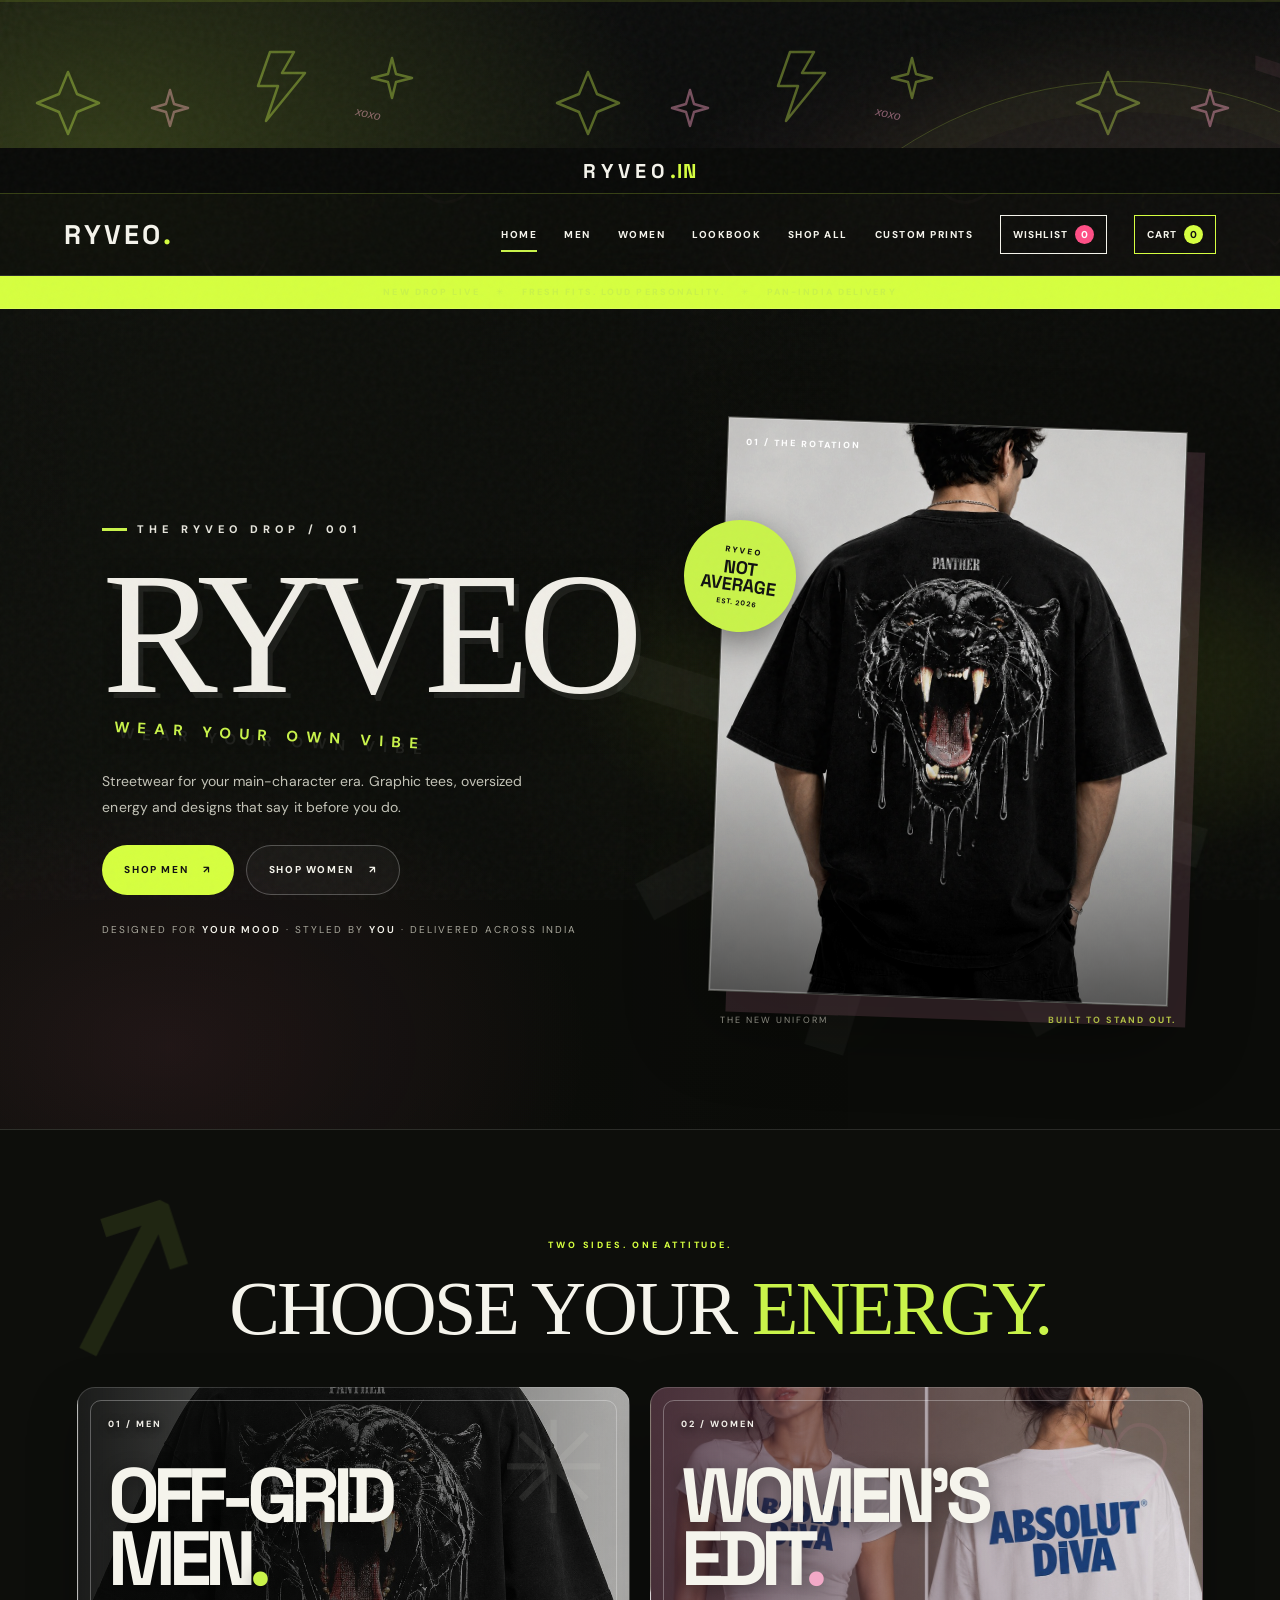
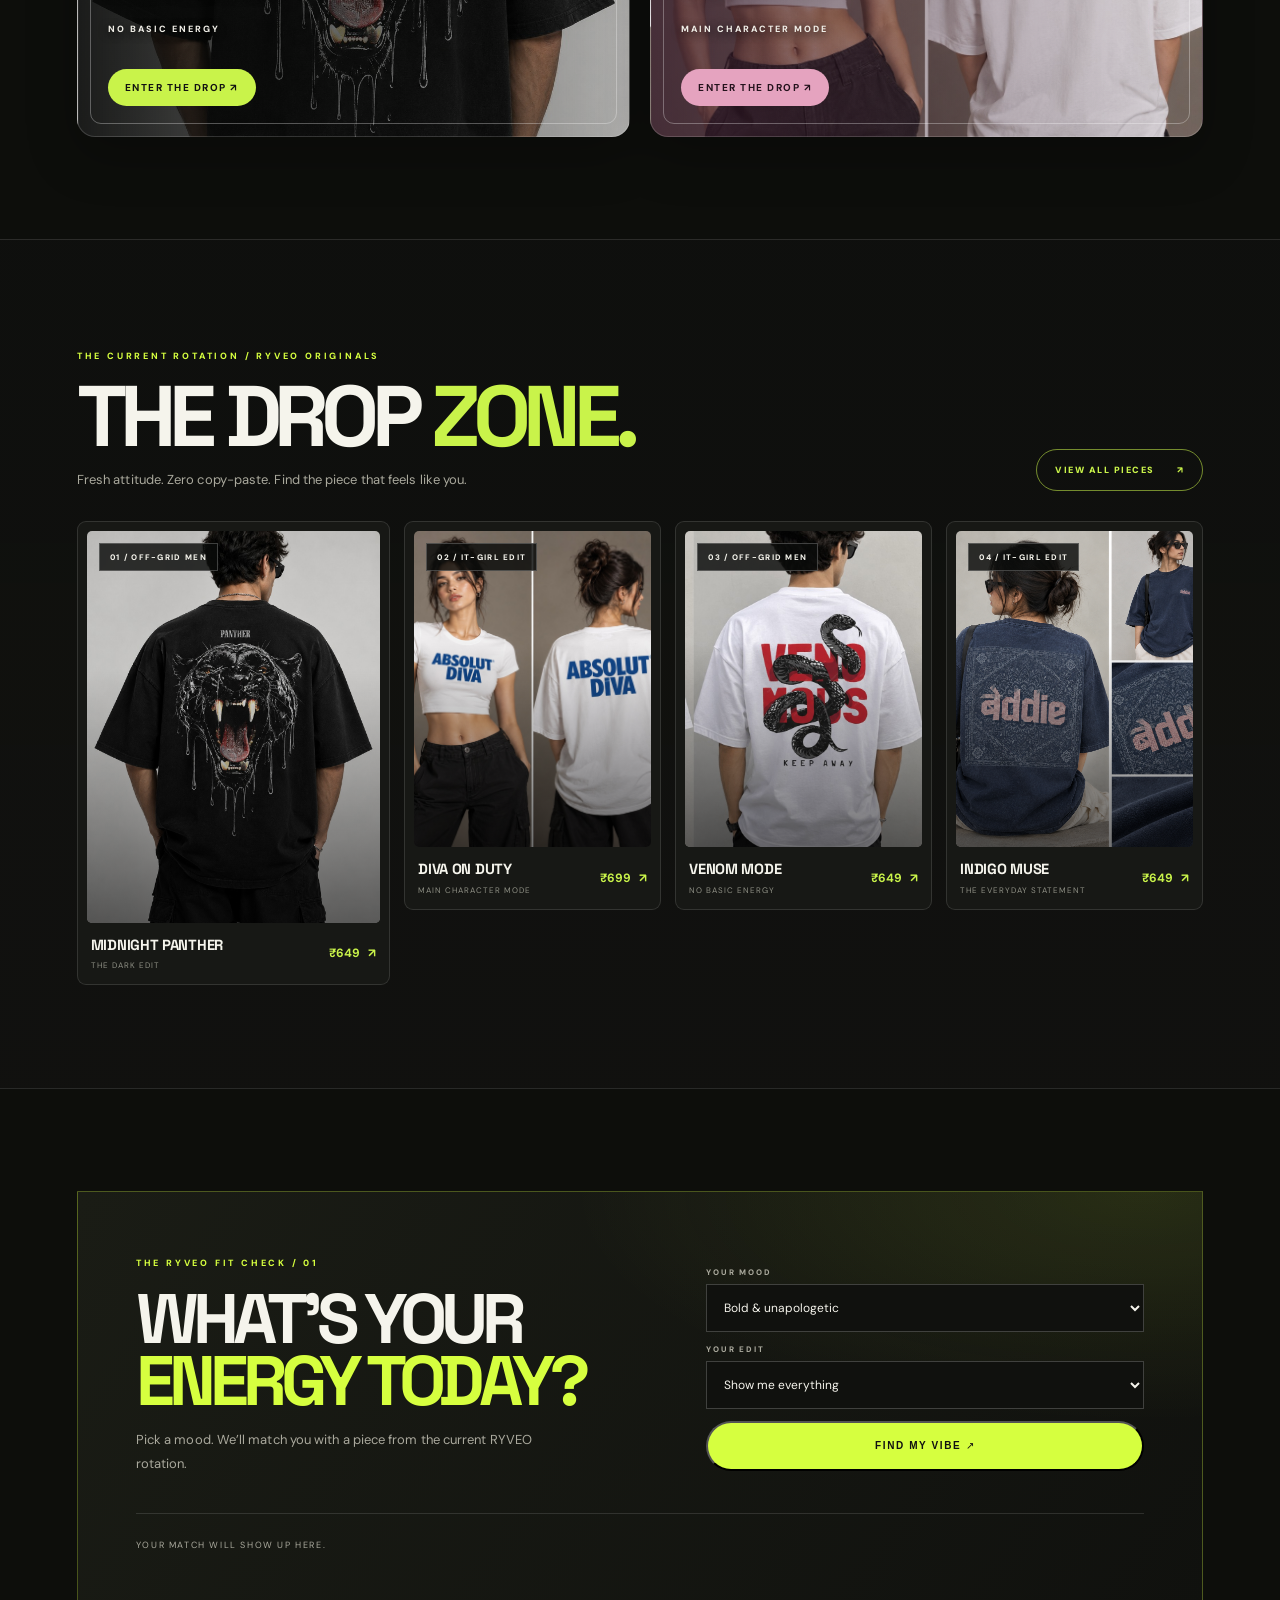
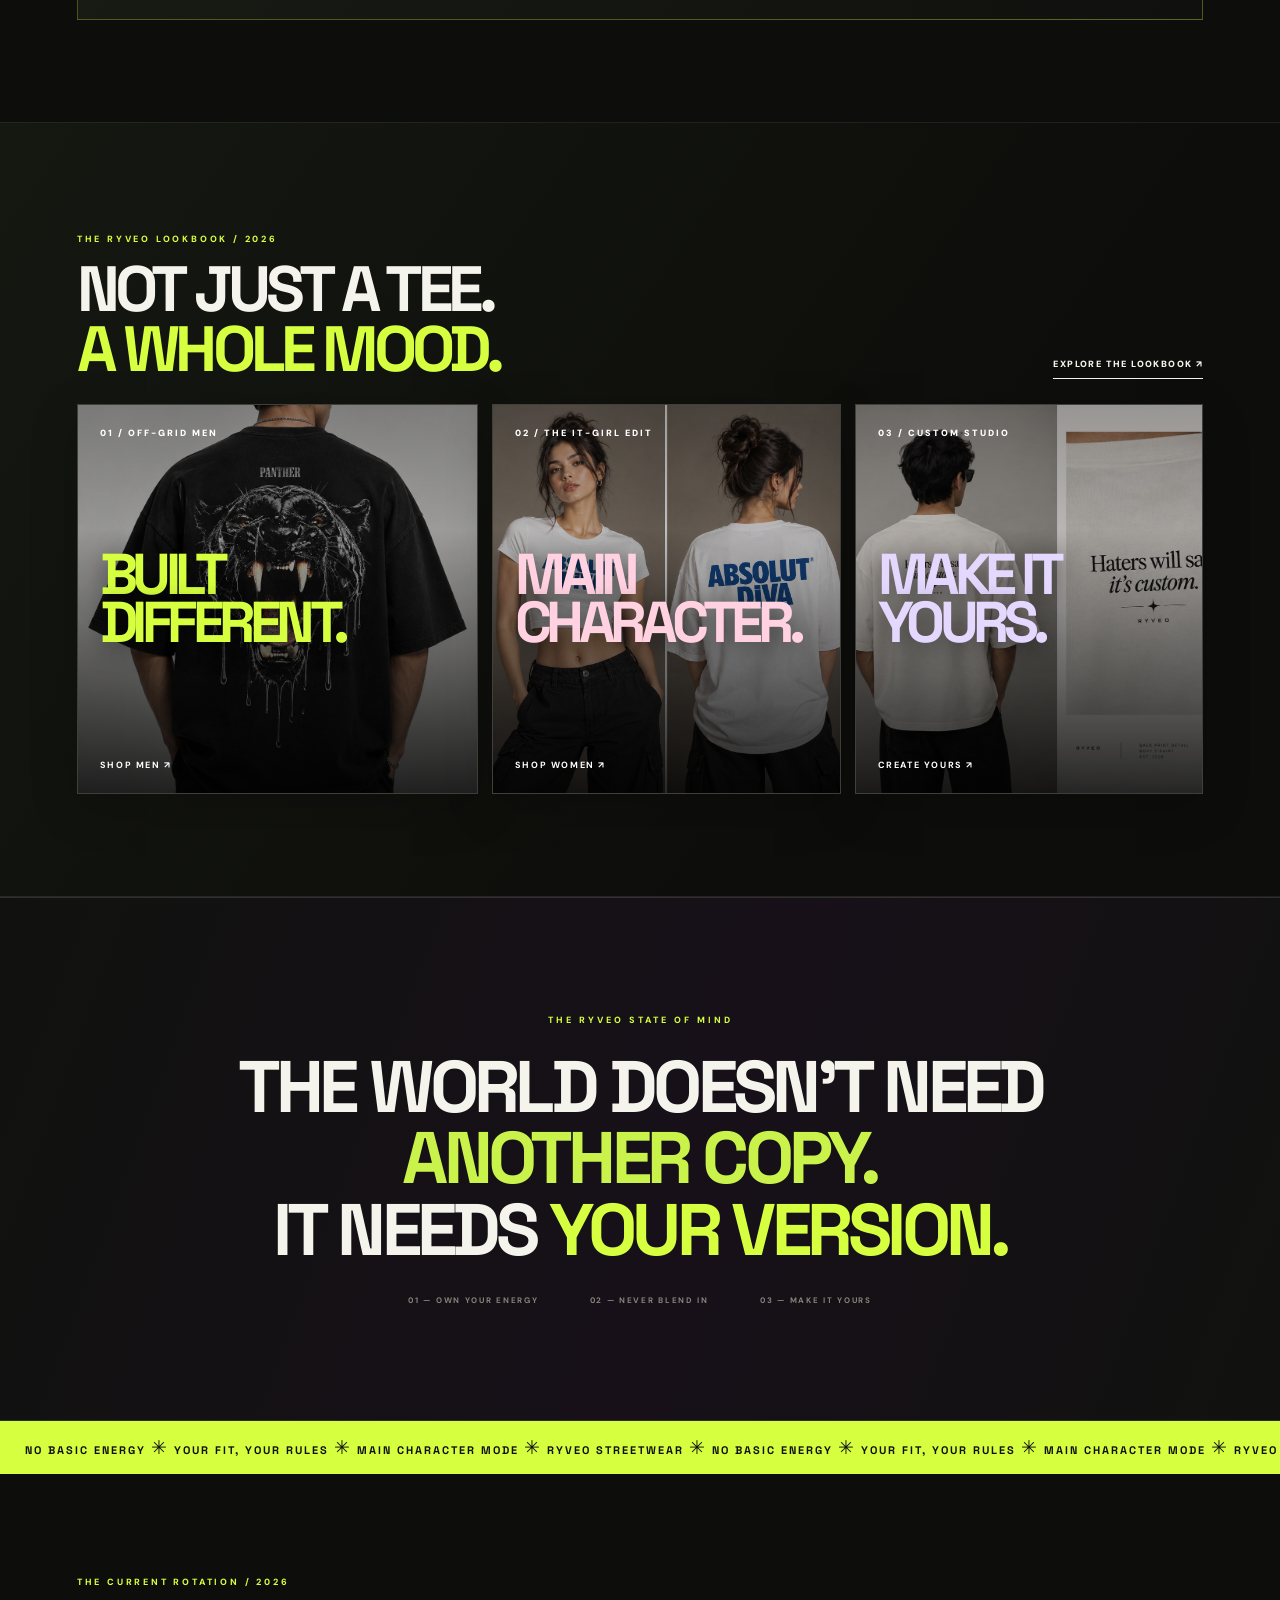
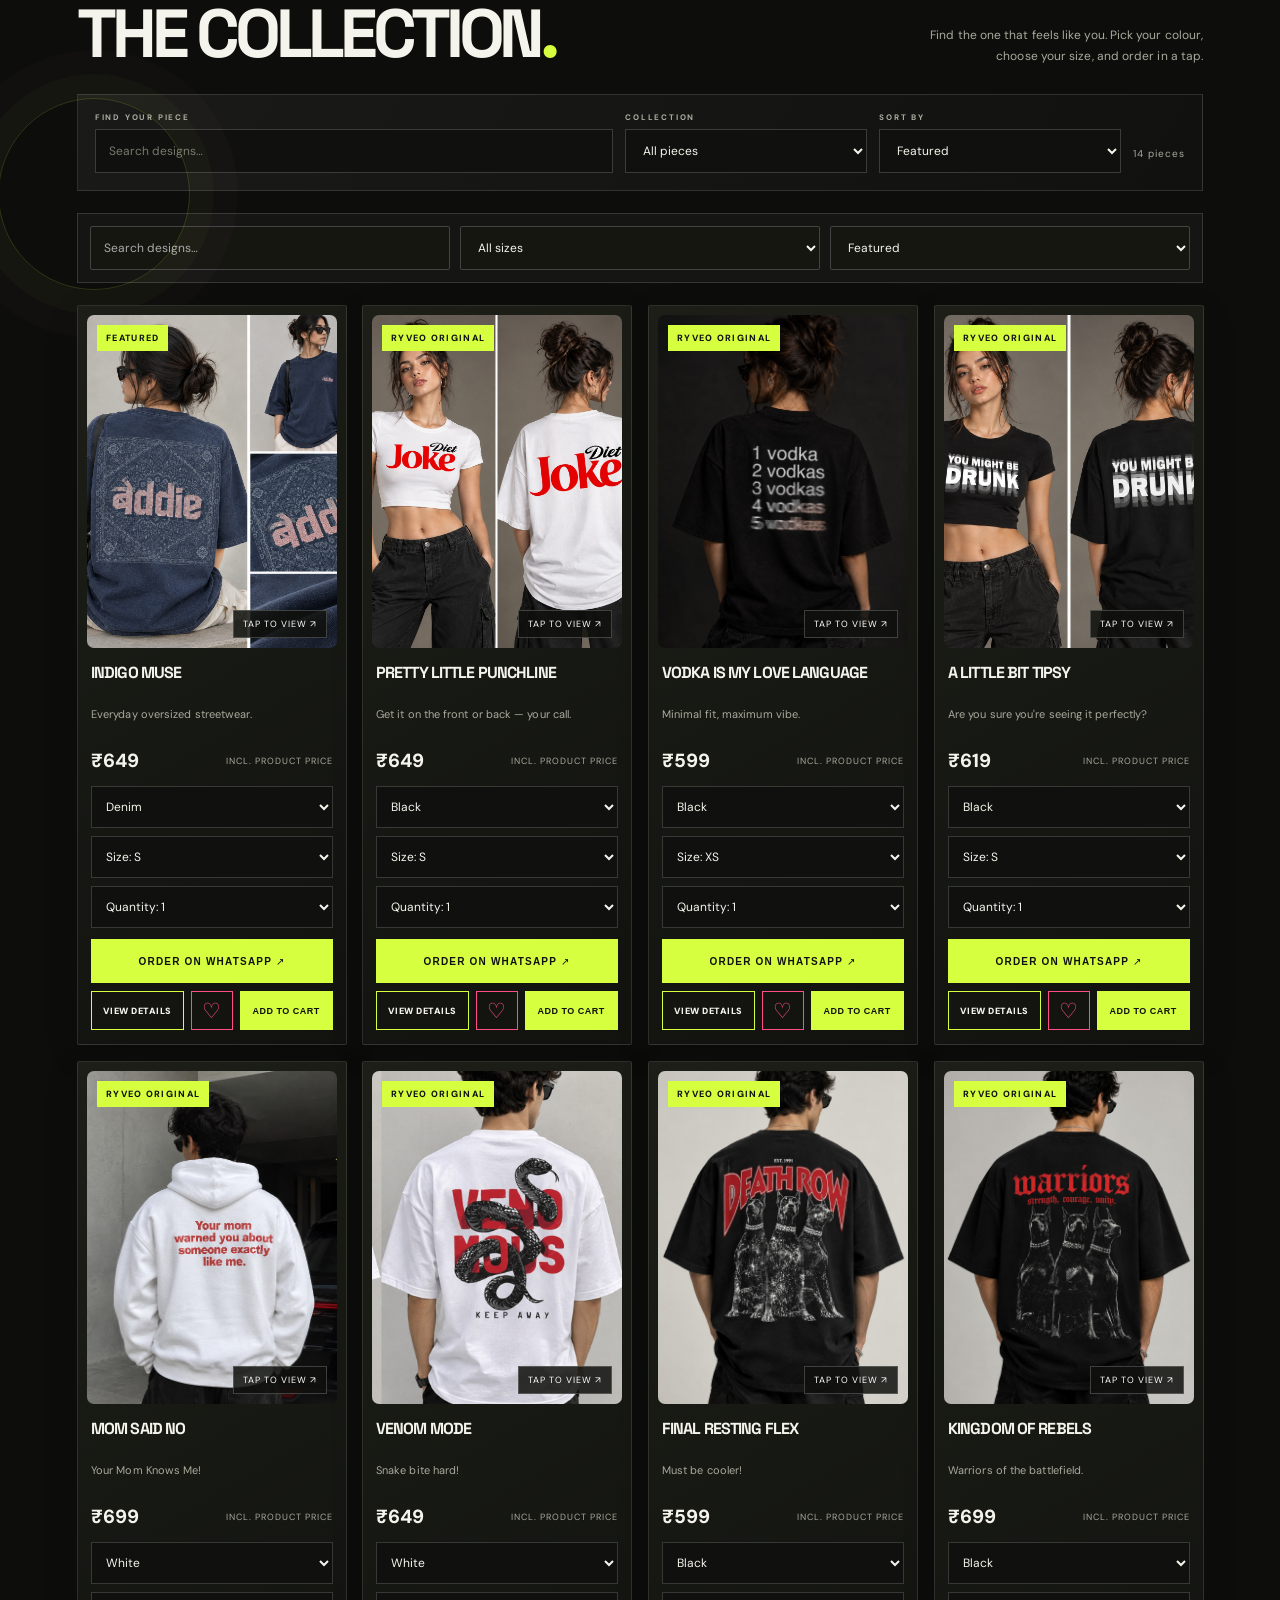
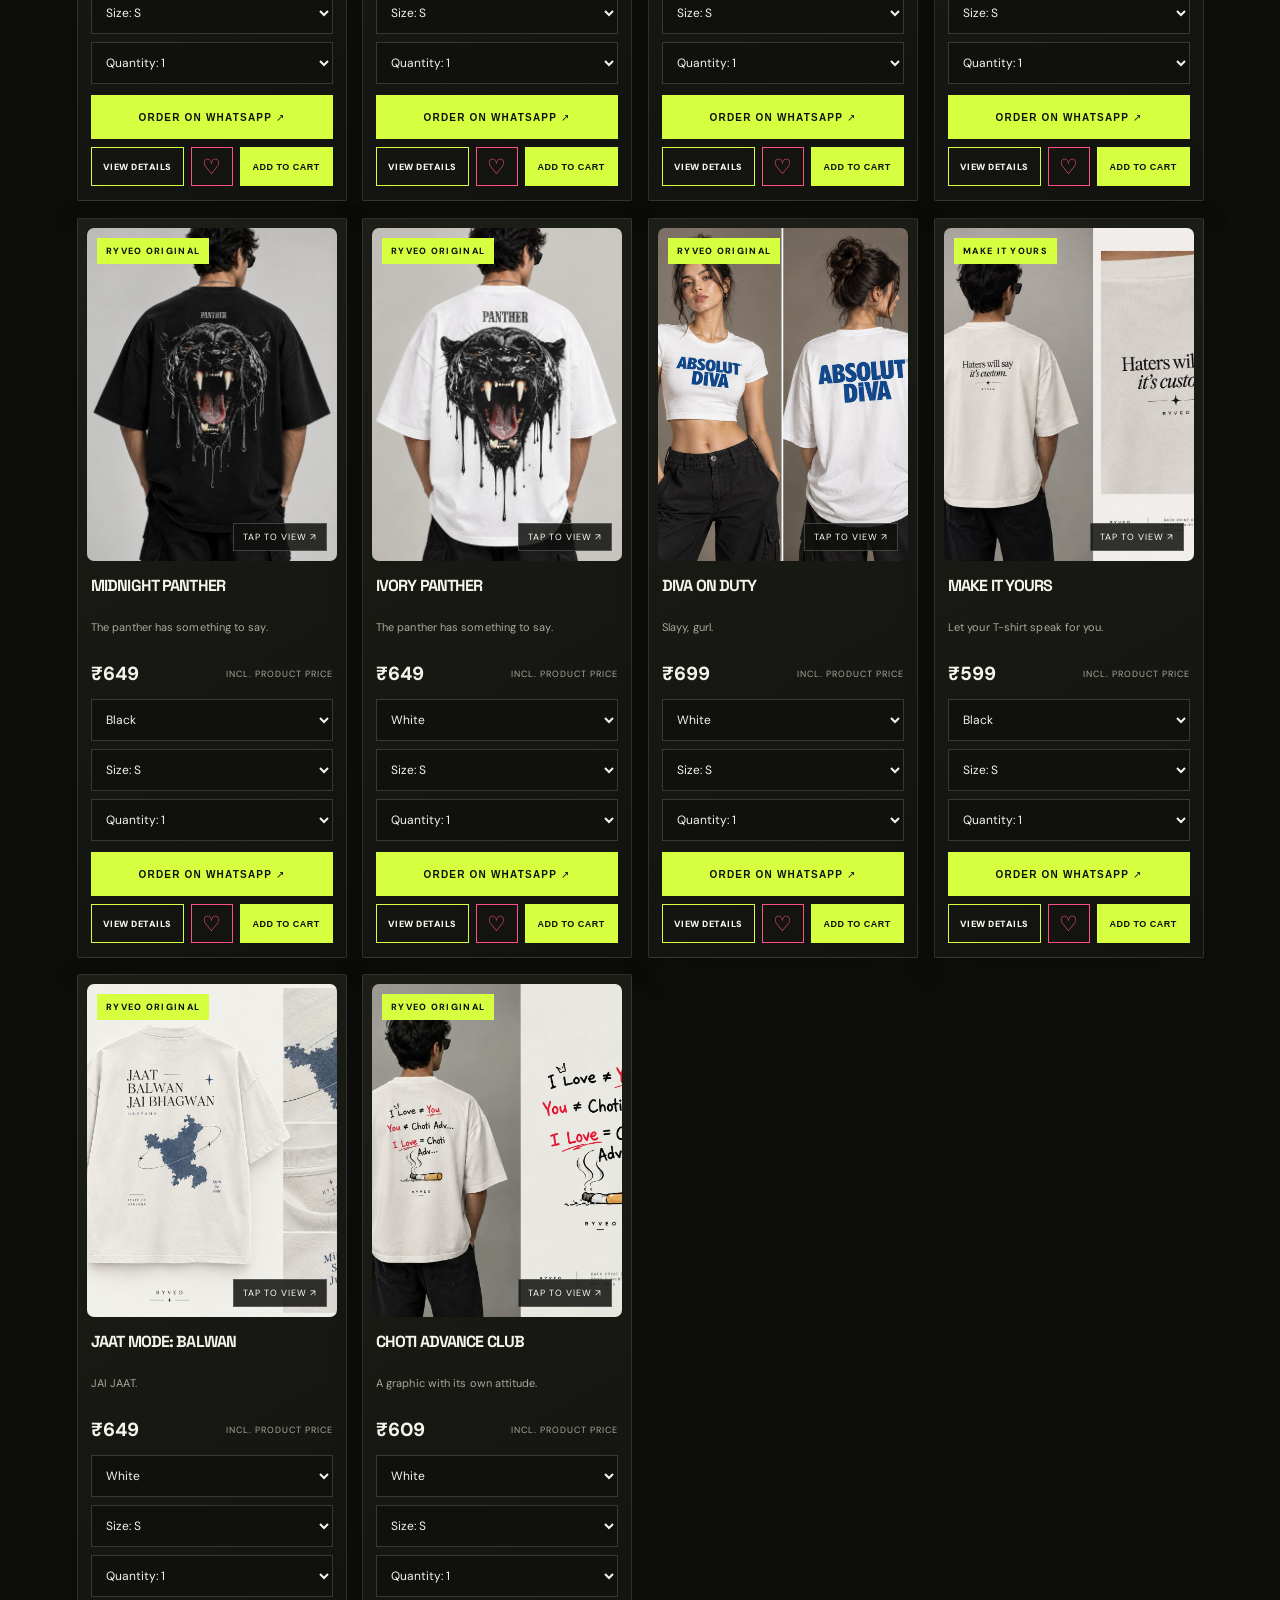
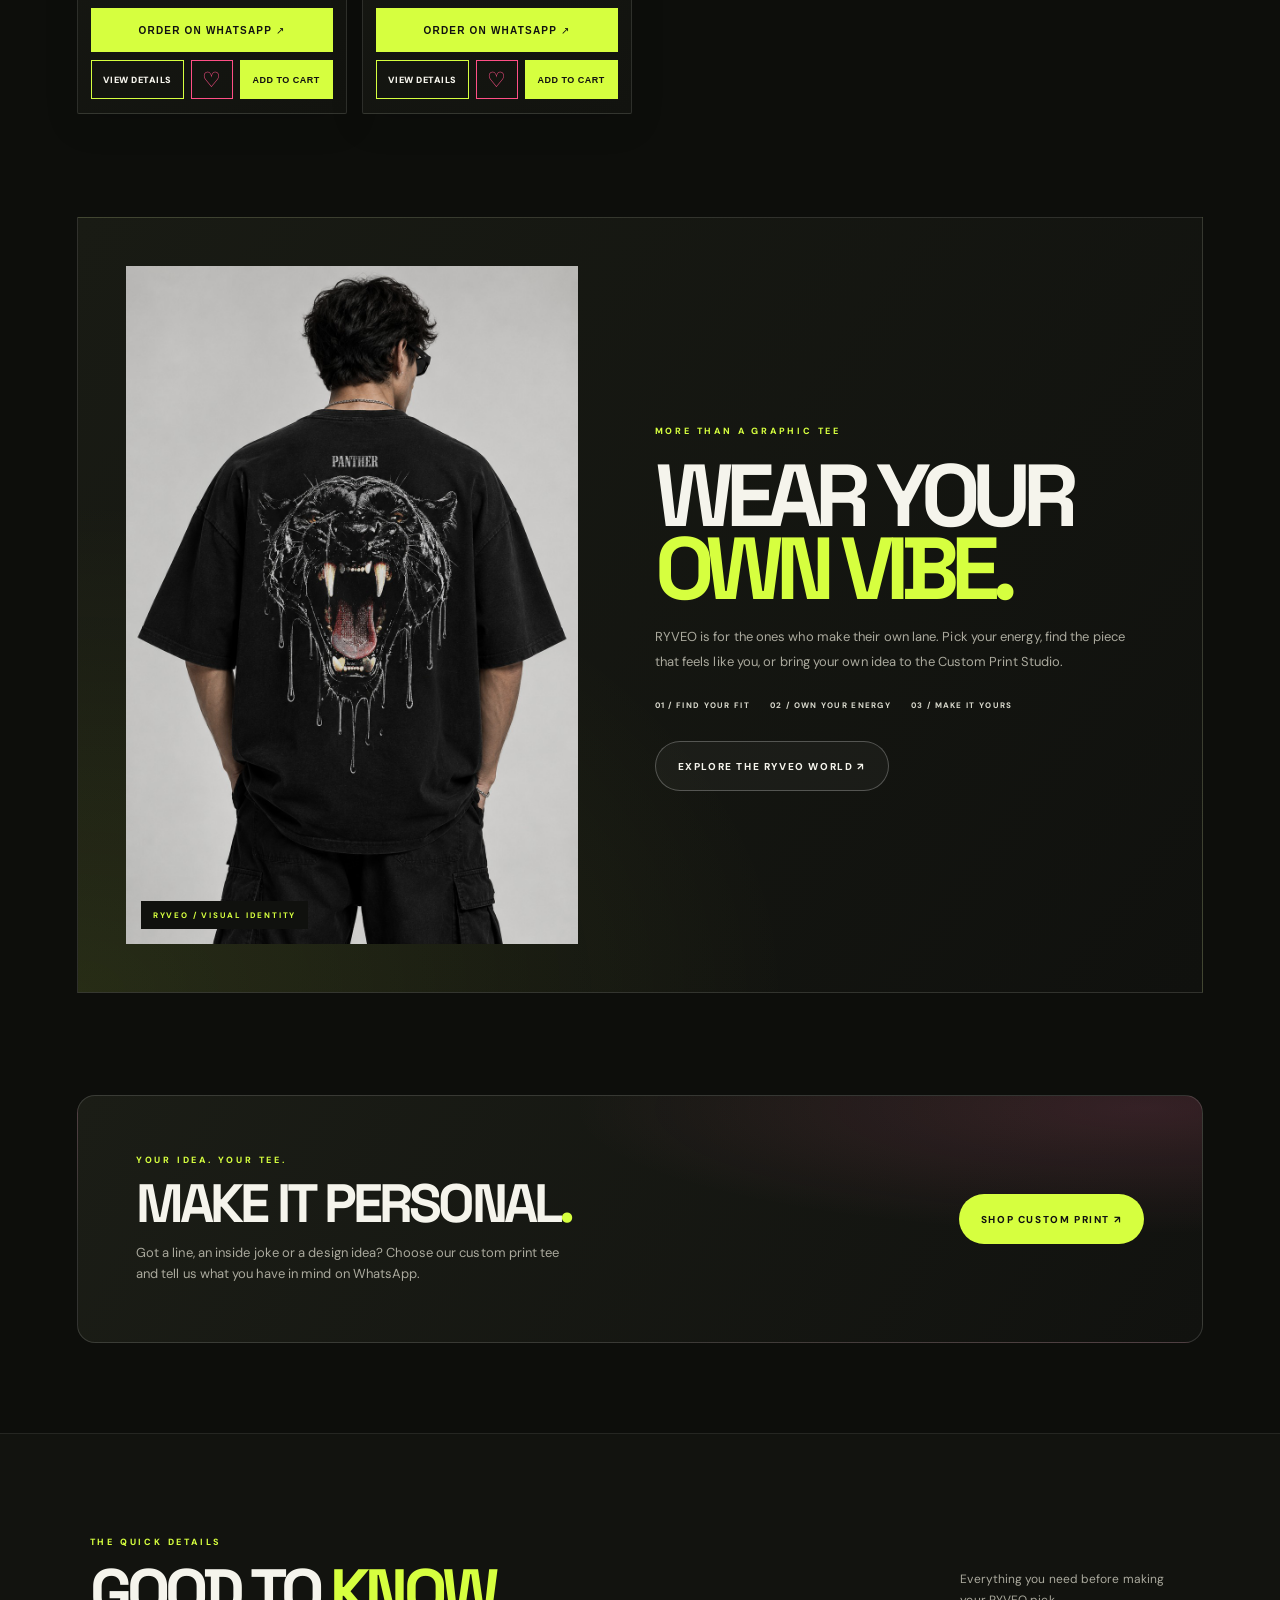
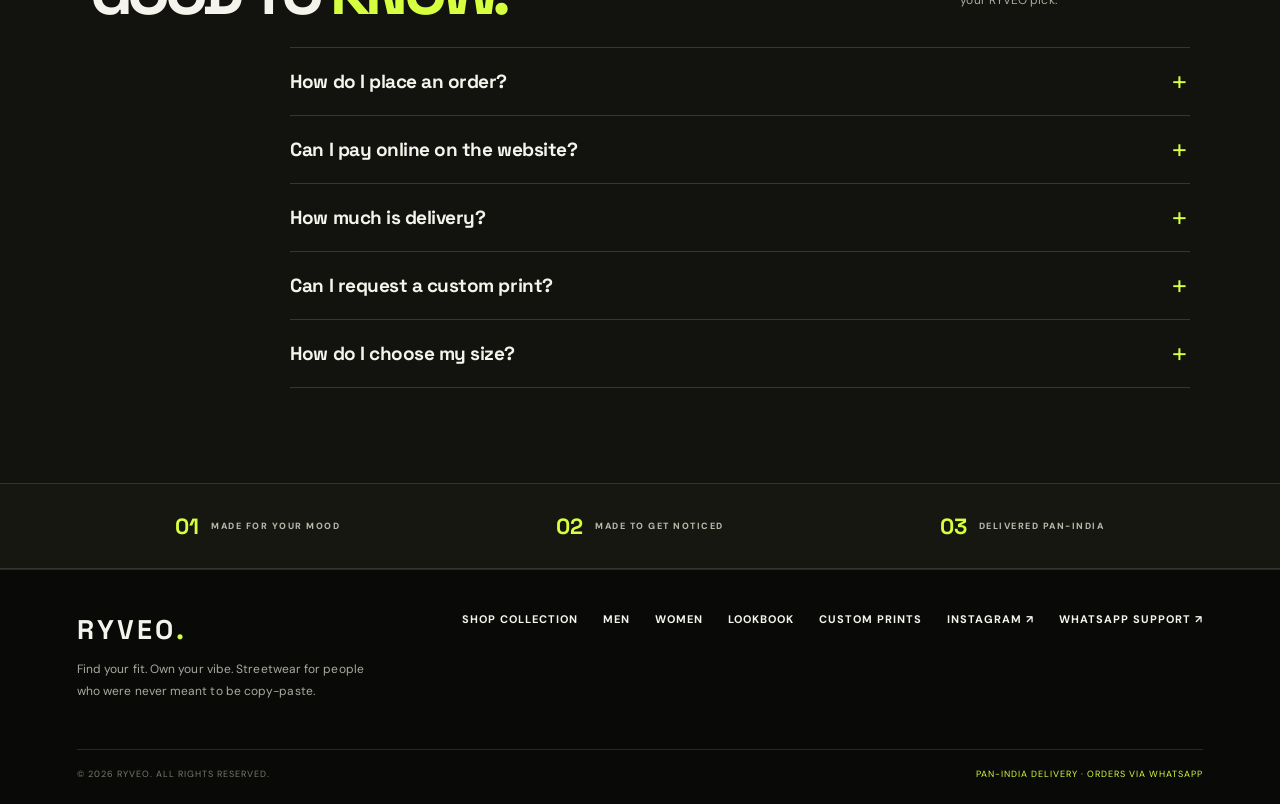
==== commit 7a9f5502: "Fix homepage announcement bar visibility" ====
--- a/index.html
+++ b/index.html
@@ -322,7 +322,7 @@
 </style>
 <link rel="stylesheet" href="store.css">
 <link rel="stylesheet" href="ryveo-upgrade.css?v=hybrid-2026">
-<link rel="stylesheet" href="ryveo-site-polish.css?v=phase4-drop-zone-20261124">
+<link rel="stylesheet" href="ryveo-site-polish.css?v=neon-bar-fix-20261124">
 </head>
 <body class="site-loading">
 <div class="home-atmosphere" aria-hidden="true"></div>
@@ -337,7 +337,7 @@
 
 <div class="brand-topline" aria-label="RYVEO dot in">RYVEO<span>.in</span></div>
 <header><a class="logo" href="#top" aria-label="RYVEO.IN home">RYVEO<em>.</em></a><nav class="nav"><a href="#top">Home</a><a href="boys.html">Men</a><a href="girls.html">Women</a><a href="lookbook.html">Lookbook</a><a href="#all-drops">Shop all</a><a href="custom-print.html">Custom prints</a></nav></header>
-<div class="announcement">FRESH FITS. LOUD PERSONALITY. <span>✳</span> PAN-INDIA DELIVERY</div>
+<div class="announcement" role="note" aria-label="Store announcement"><span class="announcement-message">NEW DROP LIVE</span><span class="announcement-divider" aria-hidden="true">✳</span><span class="announcement-message">FRESH FITS. LOUD PERSONALITY.</span><span class="announcement-divider" aria-hidden="true">✳</span><span class="announcement-message">PAN-INDIA DELIVERY</span></div>
 <section class="hero" id="top"><div class="orb" aria-hidden="true"></div><div class="hero-inner"><div class="eyebrow">The RYVEO drop / 001</div><h1 class="graffiti-wordmark">RYVEO<span>WEAR YOUR OWN VIBE</span></h1><p class="hero-copy">Streetwear for your main-character era. Graphic tees, oversized energy and designs that say it before you do.</p><div class="hero-actions"><a class="btn btn-primary" href="boys.html">Shop Men <span>↗</span></a><a class="btn btn-secondary" href="girls.html">Shop Women <span>↗</span></a></div><div class="hero-note">Designed for <b>your mood</b> · Styled by <b>you</b> · Delivered across India</div></div><div class="hero-visual" aria-label="RYVEO featured streetwear collection"><div class="hero-photo"><img src="black%20panther.jpg" alt="RYVEO graphic streetwear design" fetchpriority="high"><span class="photo-index">01 / THE ROTATION</span></div><div class="floating-stamp"><span>RYVEO</span><b>NOT<br>AVERAGE</b><small>EST. 2026</small></div><div class="hero-caption"><span>THE NEW UNIFORM</span><b>BUILT TO STAND OUT.</b></div></div></section>
 
 <section class="shop-doorway reveal" id="choose-your-vibe">
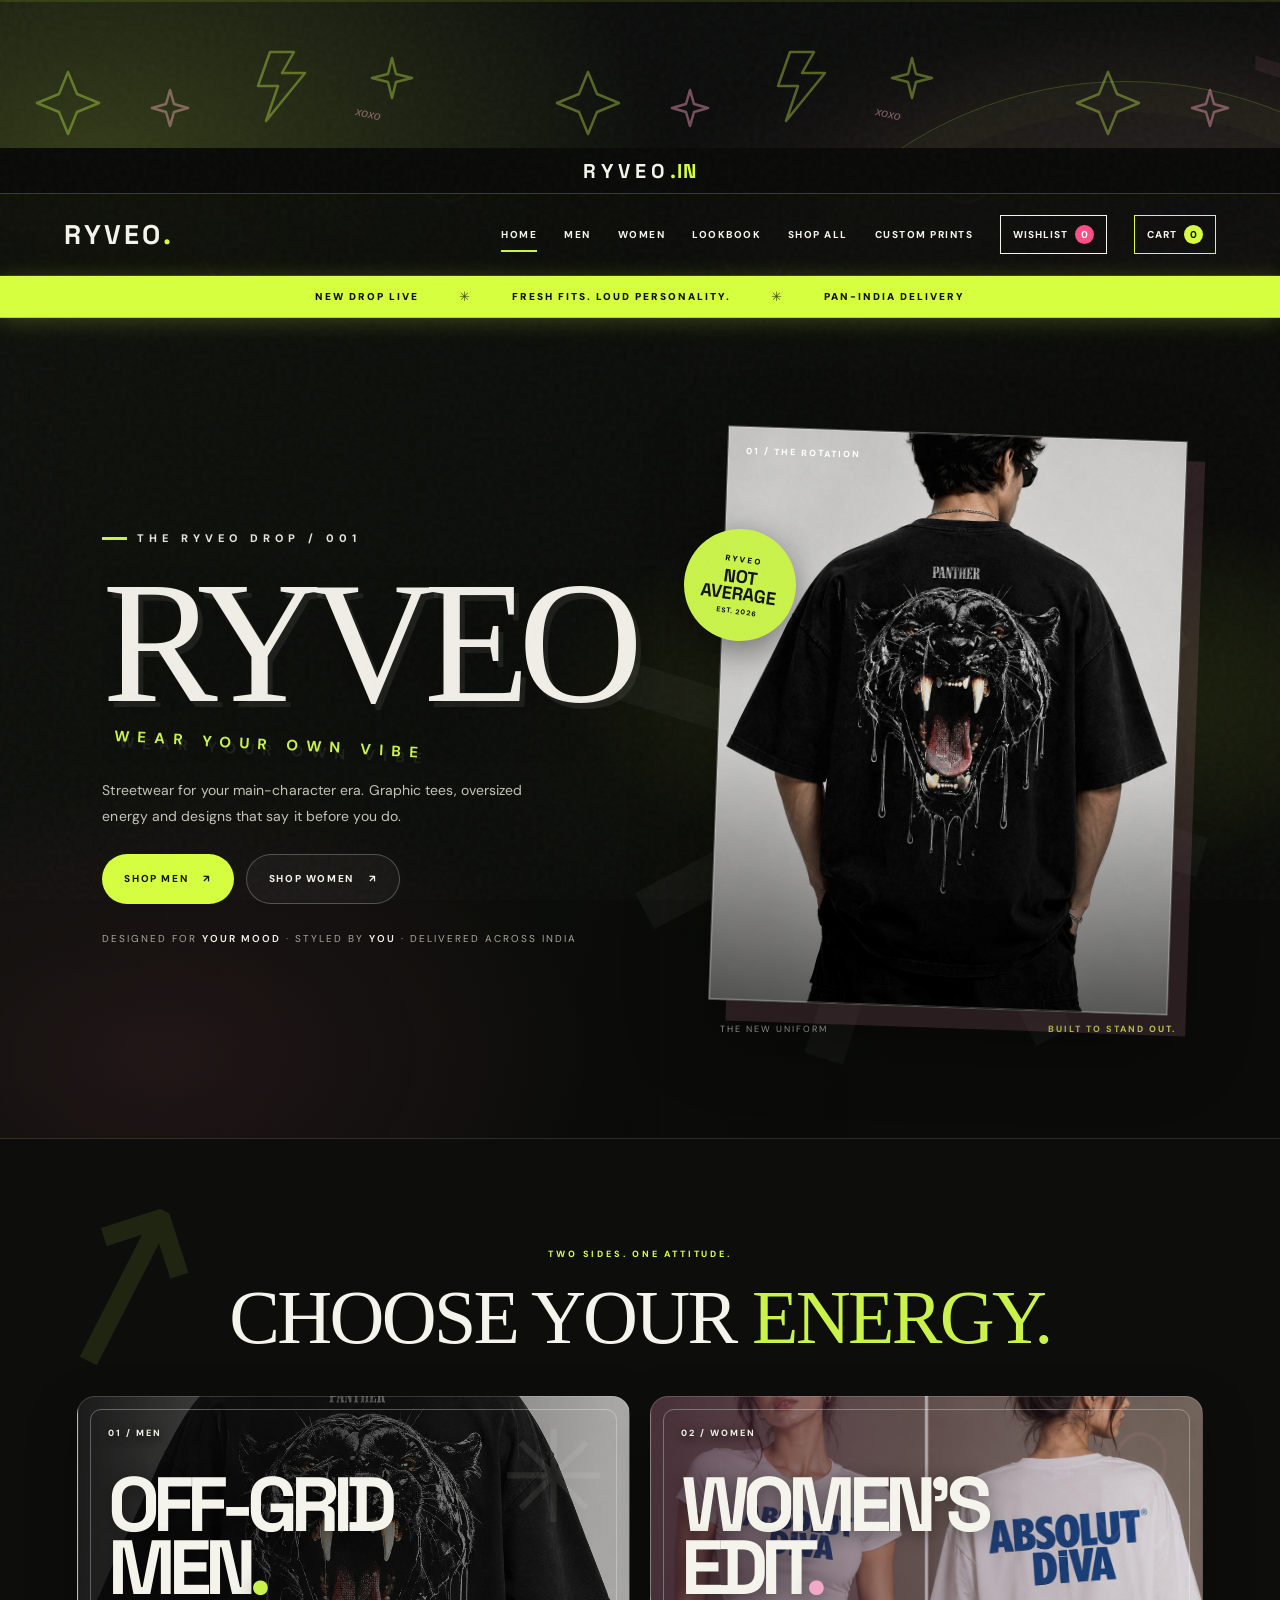
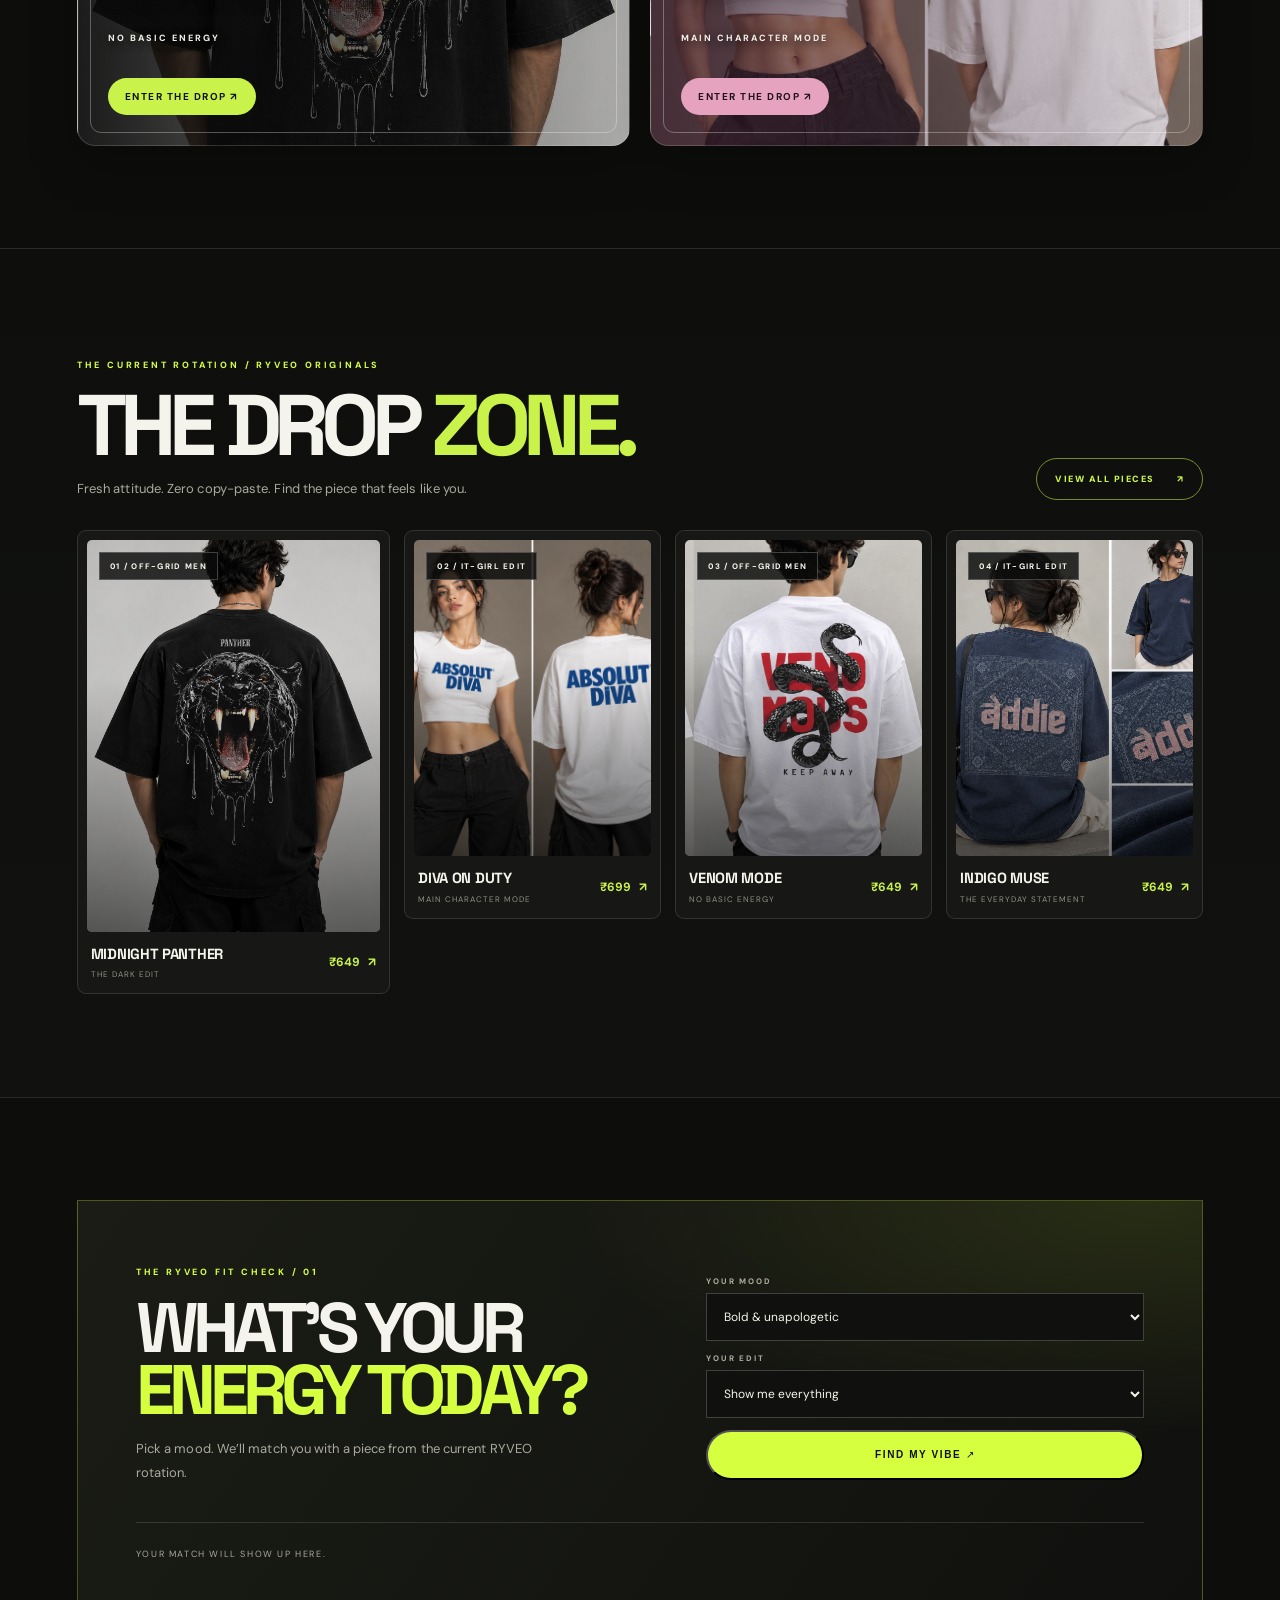
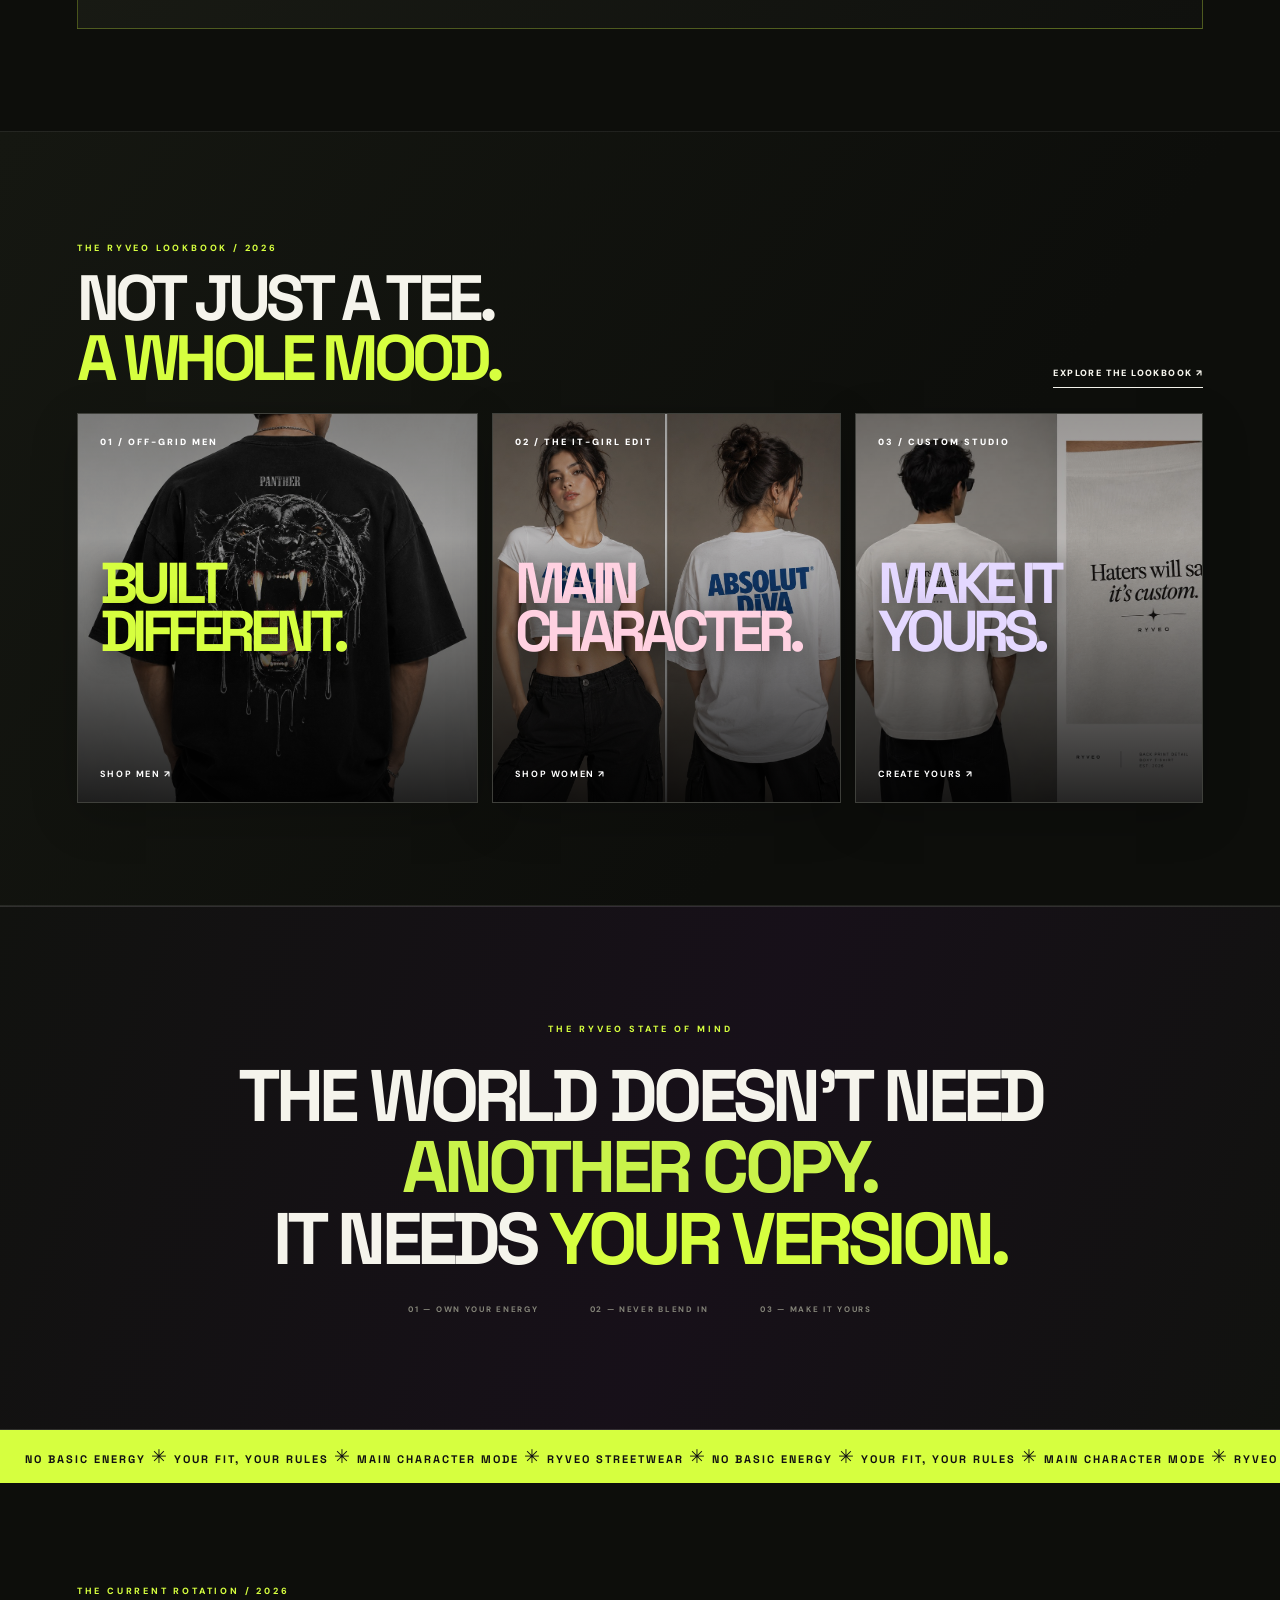
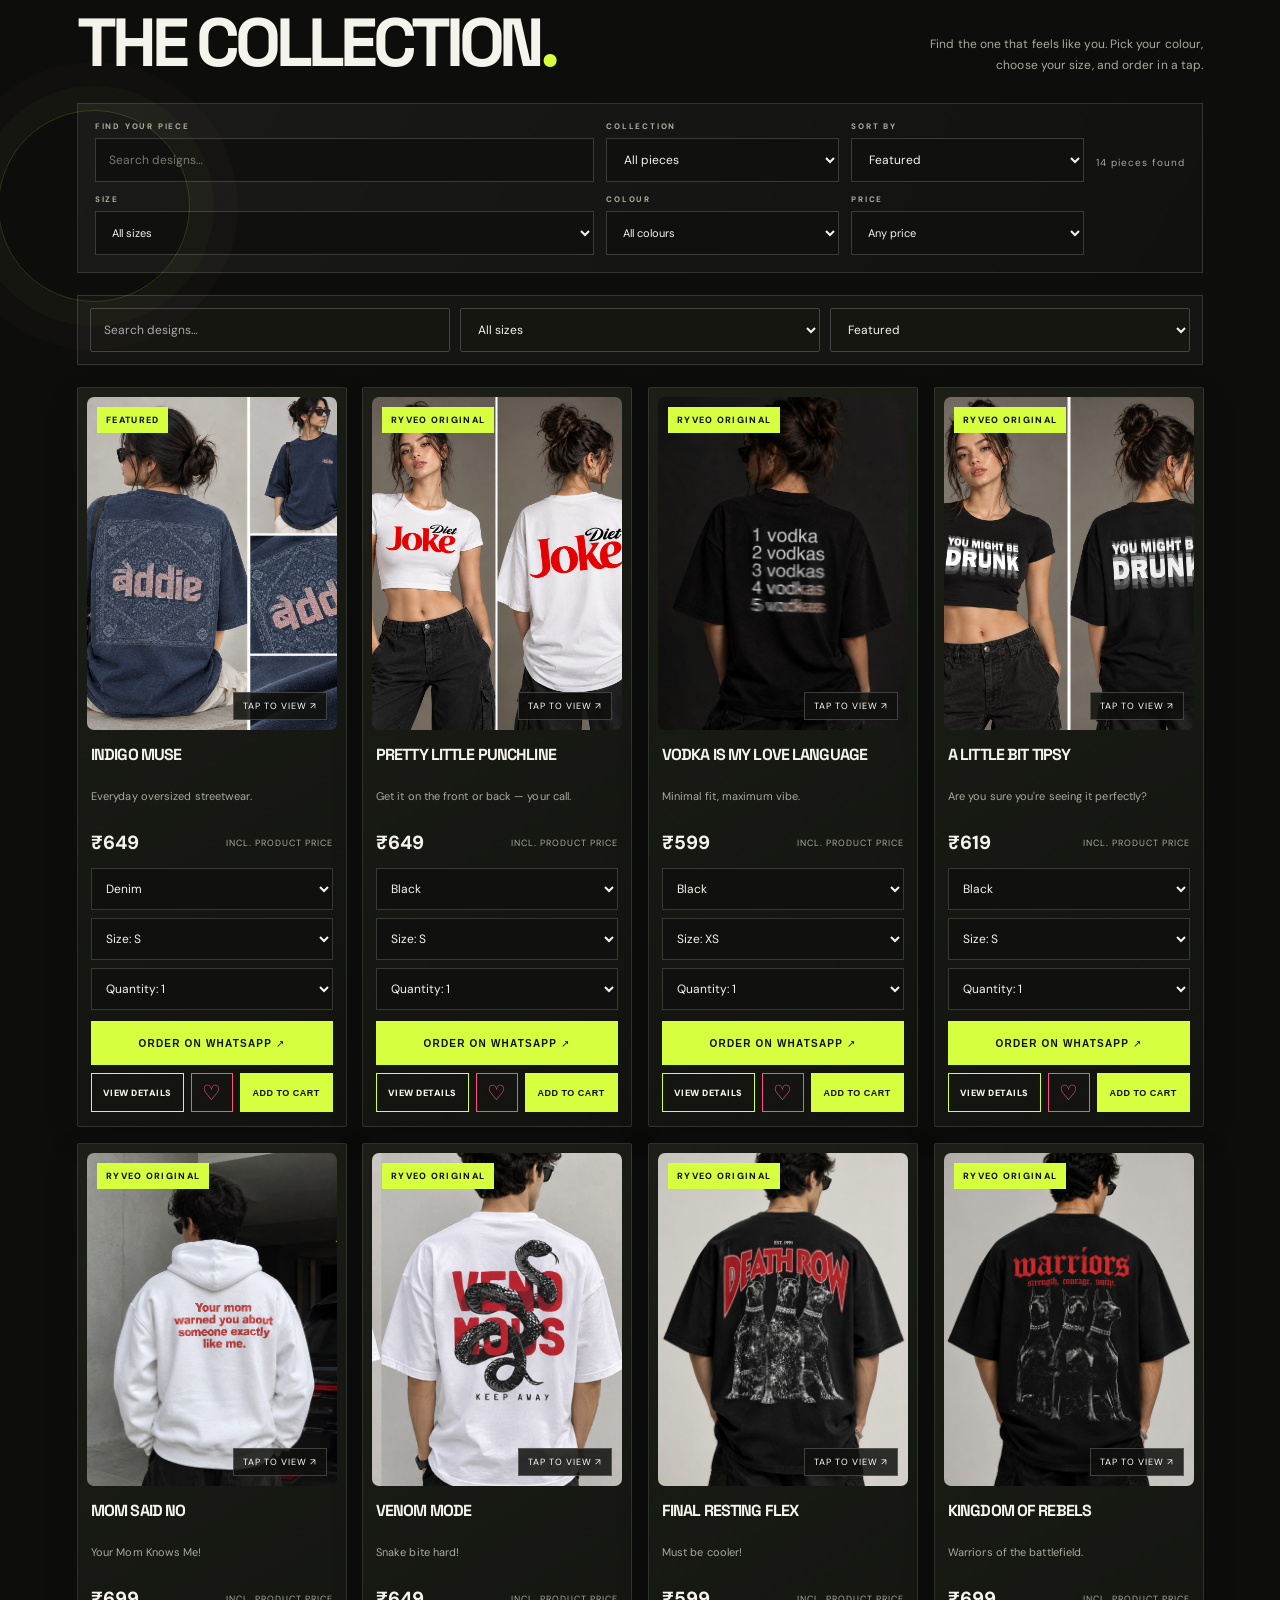
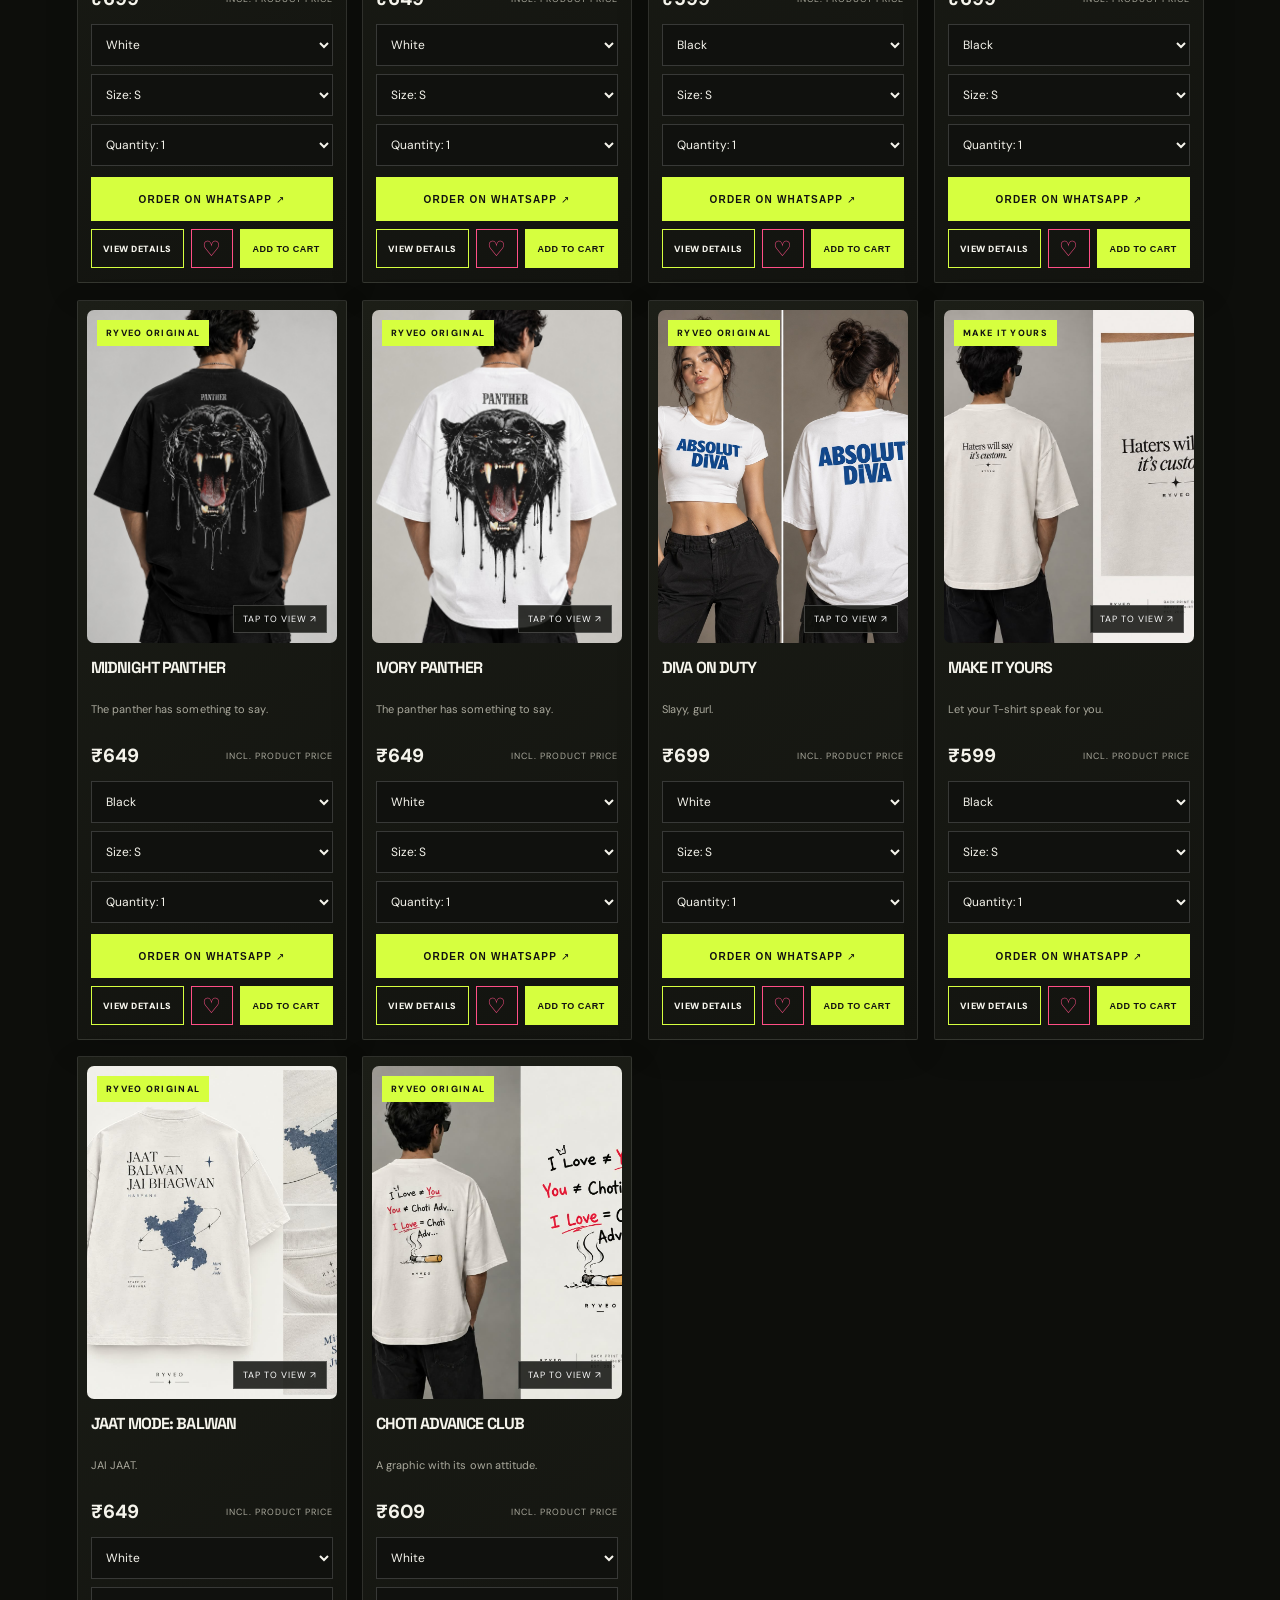
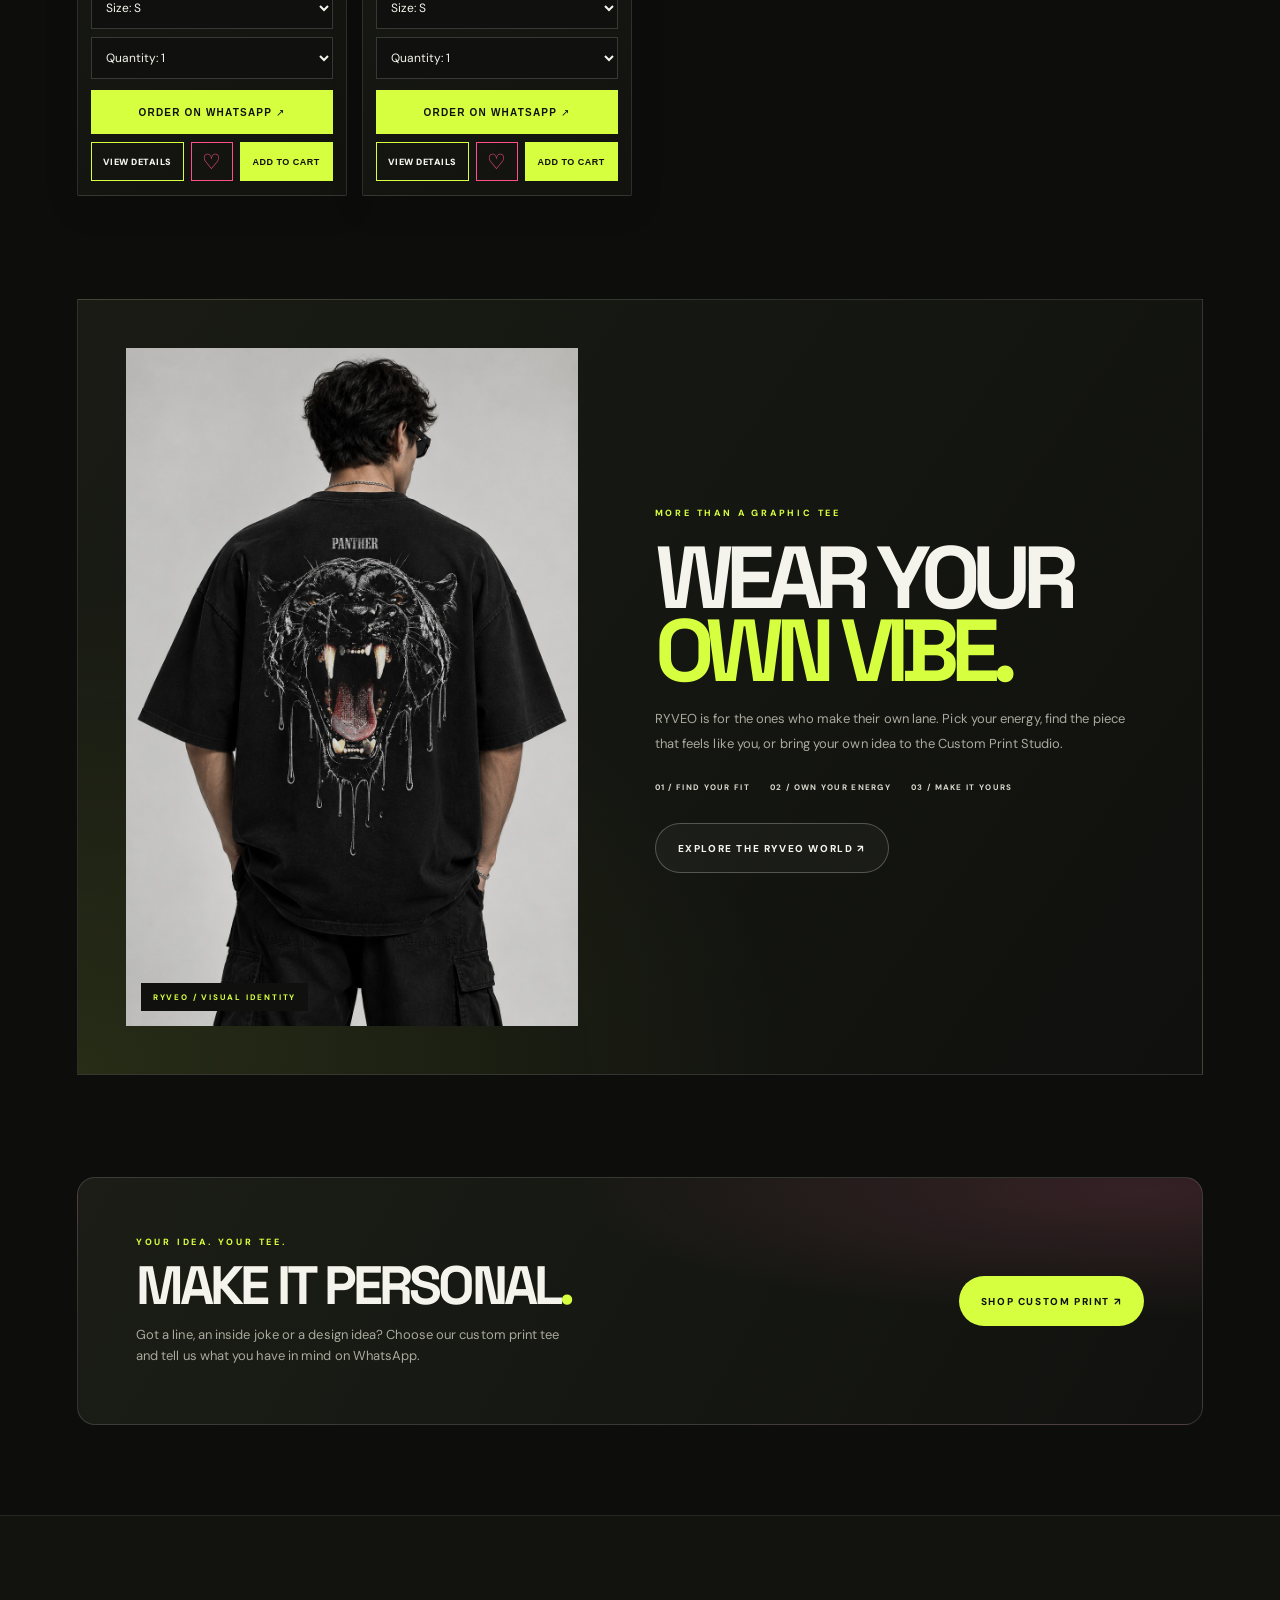
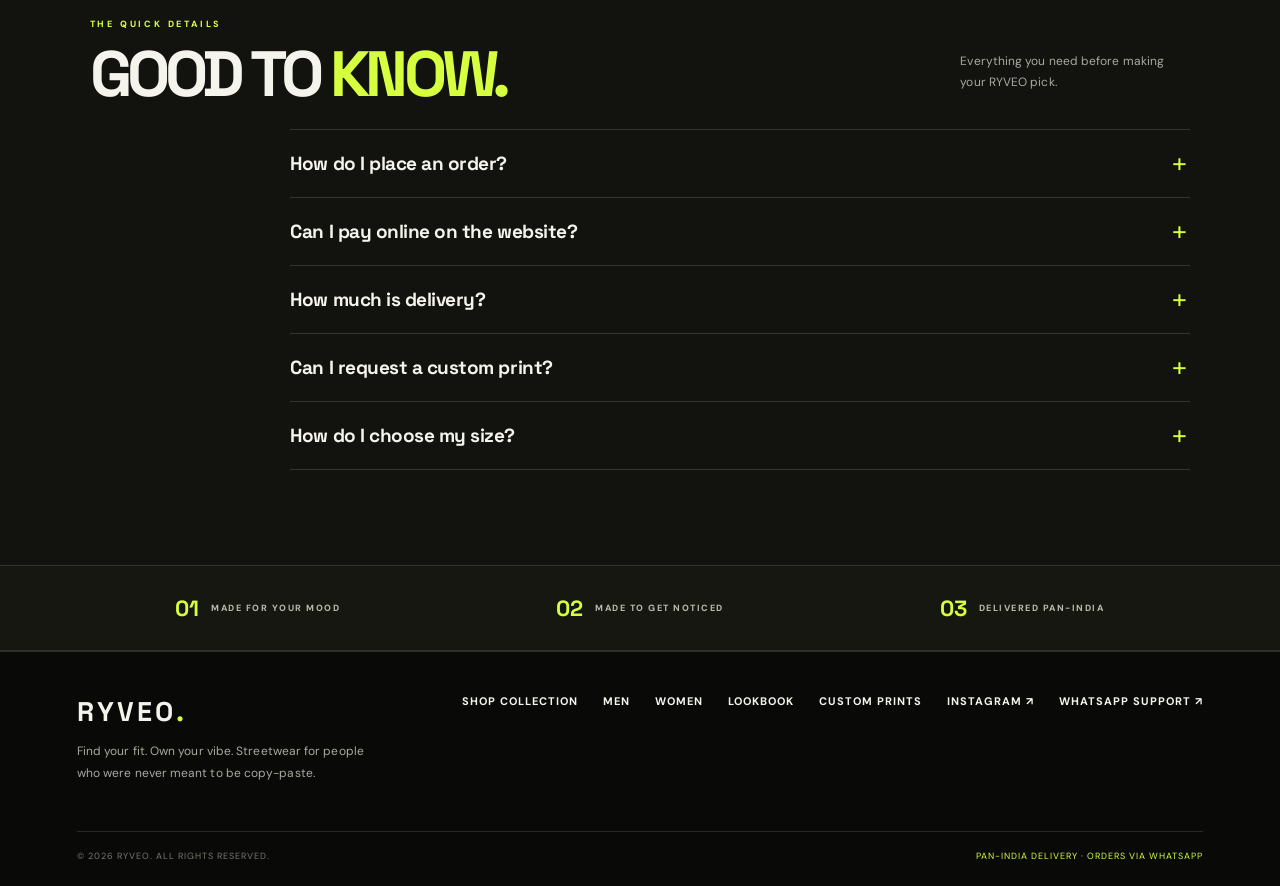
==== commit df476869: "Wire RYVEO 3.0 upgrades across storefront" ====
--- a/index.html
+++ b/index.html
@@ -323,6 +323,7 @@
 <link rel="stylesheet" href="store.css">
 <link rel="stylesheet" href="ryveo-upgrade.css?v=hybrid-2026">
 <link rel="stylesheet" href="ryveo-site-polish.css?v=neon-bar-fix-20261124">
+<link rel="stylesheet" href="ryveo-30.css?v=20261124">
 </head>
 <body class="site-loading">
 <div class="home-atmosphere" aria-hidden="true"></div>
@@ -504,4 +505,5 @@
 <script src="store.js"></script>
 <script src="ryveo-upgrade.js?v=hybrid-2026"></script>
 <script src="ryveo-phase3.js?v=20261124"></script>
+<script src="ryveo-30.js?v=20261124"></script>
 </body></html>
--- a/ryveo-site-polish.css
+++ b/ryveo-site-polish.css
@@ -277,3 +277,17 @@
 @media(max-width:900px){.rv-drop-grid{grid-template-columns:repeat(2,minmax(0,1fr))}.rv-drop-card.rv-drop-feature{grid-row:span 1}.hero{min-height:650px}.hero h1.graffiti-wordmark{font-size:clamp(82px,12vw,140px)}}
 @media(max-width:700px){.hero{min-height:0;padding:65px 6% 50px}.hero h1.graffiti-wordmark{font-size:clamp(78px,21vw,128px)}.hero-visual{width:82%;max-width:360px;margin:38px auto 10px}.hero-photo{aspect-ratio:4/4.6}.rv-drop-zone{padding:58px 4%}.rv-drop-heading{align-items:flex-start;flex-direction:column;margin-bottom:22px}.rv-drop-heading h2{font-size:clamp(48px,13vw,72px)}.rv-drop-all{width:100%;justify-content:space-between}.rv-drop-grid{gap:9px}.rv-drop-card{padding:6px;border-radius:7px}.rv-drop-meta{align-items:flex-start;flex-direction:column;padding:11px 3px 4px}.rv-drop-meta strong{font-size:12px}.rv-drop-meta>b{font-size:11px}.rv-drop-tag{top:8px;left:8px;font-size:7px;padding:6px 7px}}
 @media(prefers-reduced-motion:reduce){.rv-drop-card,.rv-drop-image img,.rv-drop-all{transition:none}.hero-photo img{animation:none}}
+
+
+/* FIX — high-contrast announcement strip directly below the navigation */
+body>.announcement{
+  position:relative!important;z-index:31!important;display:flex!important;align-items:center!important;justify-content:center!important;flex-wrap:wrap!important;gap:10px clamp(10px,2vw,24px)!important;
+  min-height:42px!important;width:100%!important;margin:0!important;padding:11px 16px!important;
+  background:#d6ff3f!important;color:#10110e!important;border:0!important;border-bottom:1px solid rgba(16,17,14,.18)!important;
+  box-shadow:0 3px 22px rgba(214,255,63,.22)!important;text-align:center!important;
+  font:900 10px/1.35 'DM Sans',sans-serif!important;letter-spacing:2px!important;text-transform:uppercase!important;
+  opacity:1!important;visibility:visible!important;
+}
+body>.announcement .announcement-message{display:inline-block!important;color:#10110e!important;font-weight:900!important;opacity:1!important;visibility:visible!important}
+body>.announcement .announcement-divider{display:inline-block!important;color:#10110e!important;font-size:13px!important;line-height:1!important;opacity:.75!important}
+@media(max-width:600px){body>.announcement{min-height:38px!important;gap:6px 9px!important;padding:9px 10px!important;font-size:8px!important;letter-spacing:1.15px!important}}
--- a/ryveo-30.css
+++ b/ryveo-30.css
@@ -0,0 +1,32 @@
+/* RYVEO 3.0 — filter, trust and shopping clarity */
+.rv30-filter{display:grid;gap:7px;min-width:0}
+.rv30-filter>span{font-size:8px;font-weight:800;letter-spacing:1.8px;color:var(--rv-muted,#aaa99d)}
+.rv30-filter select{width:100%;height:44px;padding:0 12px;background:#10110e;color:#f5f4ec;border:1px solid rgba(255,255,255,.18);font:inherit;font-size:11px}
+.rv30-empty{margin:20px 0;padding:35px 18px;text-align:center;border:1px dashed rgba(255,255,255,.22);color:#aaa99d;font-size:10px;font-weight:800;letter-spacing:2px}
+.rv30-count{align-self:center;margin:0;color:#aaa99d;font-size:9px;font-weight:800;letter-spacing:1px;white-space:nowrap}
+.rv30-trust{margin:45px 0 55px;padding:clamp(25px,5vw,55px);background:linear-gradient(130deg,#1b1d16,#11120f);border:1px solid rgba(214,255,63,.2);color:#f5f4ec}
+.rv30-trust-head>span,.rv30-social>span{font-size:9px;font-weight:900;letter-spacing:2.4px;color:#d6ff3f}
+.rv30-trust-head h2,.rv30-product-details h2{font:700 clamp(35px,5.5vw,62px)/.95 'Space Grotesk',sans-serif;letter-spacing:-.075em;margin:13px 0}
+.rv30-trust-head h2 em,.rv30-product-details h2 em{font-style:normal;color:#d6ff3f}
+.rv30-trust-head p,.rv30-social p{color:#aaa99d;font-size:12px;line-height:1.7}
+.rv30-trust-grid,.rv30-detail-grid{display:grid;grid-template-columns:repeat(3,minmax(0,1fr));gap:12px;margin-top:25px}
+.rv30-trust-grid article,.rv30-detail-grid article{padding:22px;background:rgba(255,255,255,.035);border:1px solid rgba(255,255,255,.11)}
+.rv30-trust-grid article>b,.rv30-detail-grid article>b{font-size:8px;letter-spacing:1.8px;color:#d6ff3f}
+.rv30-trust-grid h3{font:700 21px 'Space Grotesk';margin:12px 0 8px}
+.rv30-trust-grid p,.rv30-detail-grid p{min-height:65px;color:#aaa99d;font-size:11px;line-height:1.8}
+.rv30-trust-grid a,.rv30-detail-grid a,.rv30-social a{display:inline-block;margin-top:12px;color:#d6ff3f;font-size:9px;font-weight:900;letter-spacing:1px}
+.rv30-social{display:flex;align-items:center;gap:18px;flex-wrap:wrap;margin-top:25px;padding-top:22px;border-top:1px solid rgba(255,255,255,.12)}
+.rv30-social p{margin:0;flex:1}
+.rv30-product-details{margin:40px 0;padding:30px;border:1px solid rgba(214,255,63,.22);background:linear-gradient(130deg,#1b1d16,#11120f);color:#f5f4ec}
+.rv30-product-details>span{font-size:9px;letter-spacing:2px;font-weight:900;color:#d6ff3f}
+.rv30-detail-grid article p{min-height:80px}
+.rv30-art-preview{position:absolute;z-index:3;left:50%;top:40%;transform:translate(-50%,-50%);width:26%;height:25%;object-fit:contain;mix-blend-mode:multiply;pointer-events:none}
+.rv30-art-preview[hidden]{display:none}
+.rv30-preview-note{color:#aaa99d;text-align:center;font-size:10px;line-height:1.7}
+.rv30-checkout-steps{display:flex;align-items:center;gap:12px;flex-wrap:wrap;margin:20px 0 25px;padding:16px;background:rgba(255,255,255,.035);border:1px solid rgba(255,255,255,.12)}
+.rv30-checkout-steps span{display:flex;align-items:center;gap:8px;color:#77786d;font-size:8px;font-weight:800;letter-spacing:1px}
+.rv30-checkout-steps span.is-active{color:#f5f4ec}
+.rv30-checkout-steps b{display:grid;place-items:center;width:25px;height:25px;border-radius:50%;background:#d6ff3f;color:#10110e;font-size:9px}
+.rv30-checkout-steps i{height:1px;min-width:18px;flex:1;background:rgba(255,255,255,.16)}
+@media(max-width:760px){.rv30-trust-grid,.rv30-detail-grid{grid-template-columns:1fr}.rv30-trust-grid p,.rv30-detail-grid p{min-height:0}.rv30-trust{margin:35px 0;padding:22px 16px}.rv30-product-details{padding:22px 16px}.rv30-checkout-steps{gap:8px}.rv30-checkout-steps span{font-size:7px}.rv30-checkout-steps i{min-width:8px}}
+@media(prefers-reduced-motion:reduce){.rv30-art-preview{transition:none}}
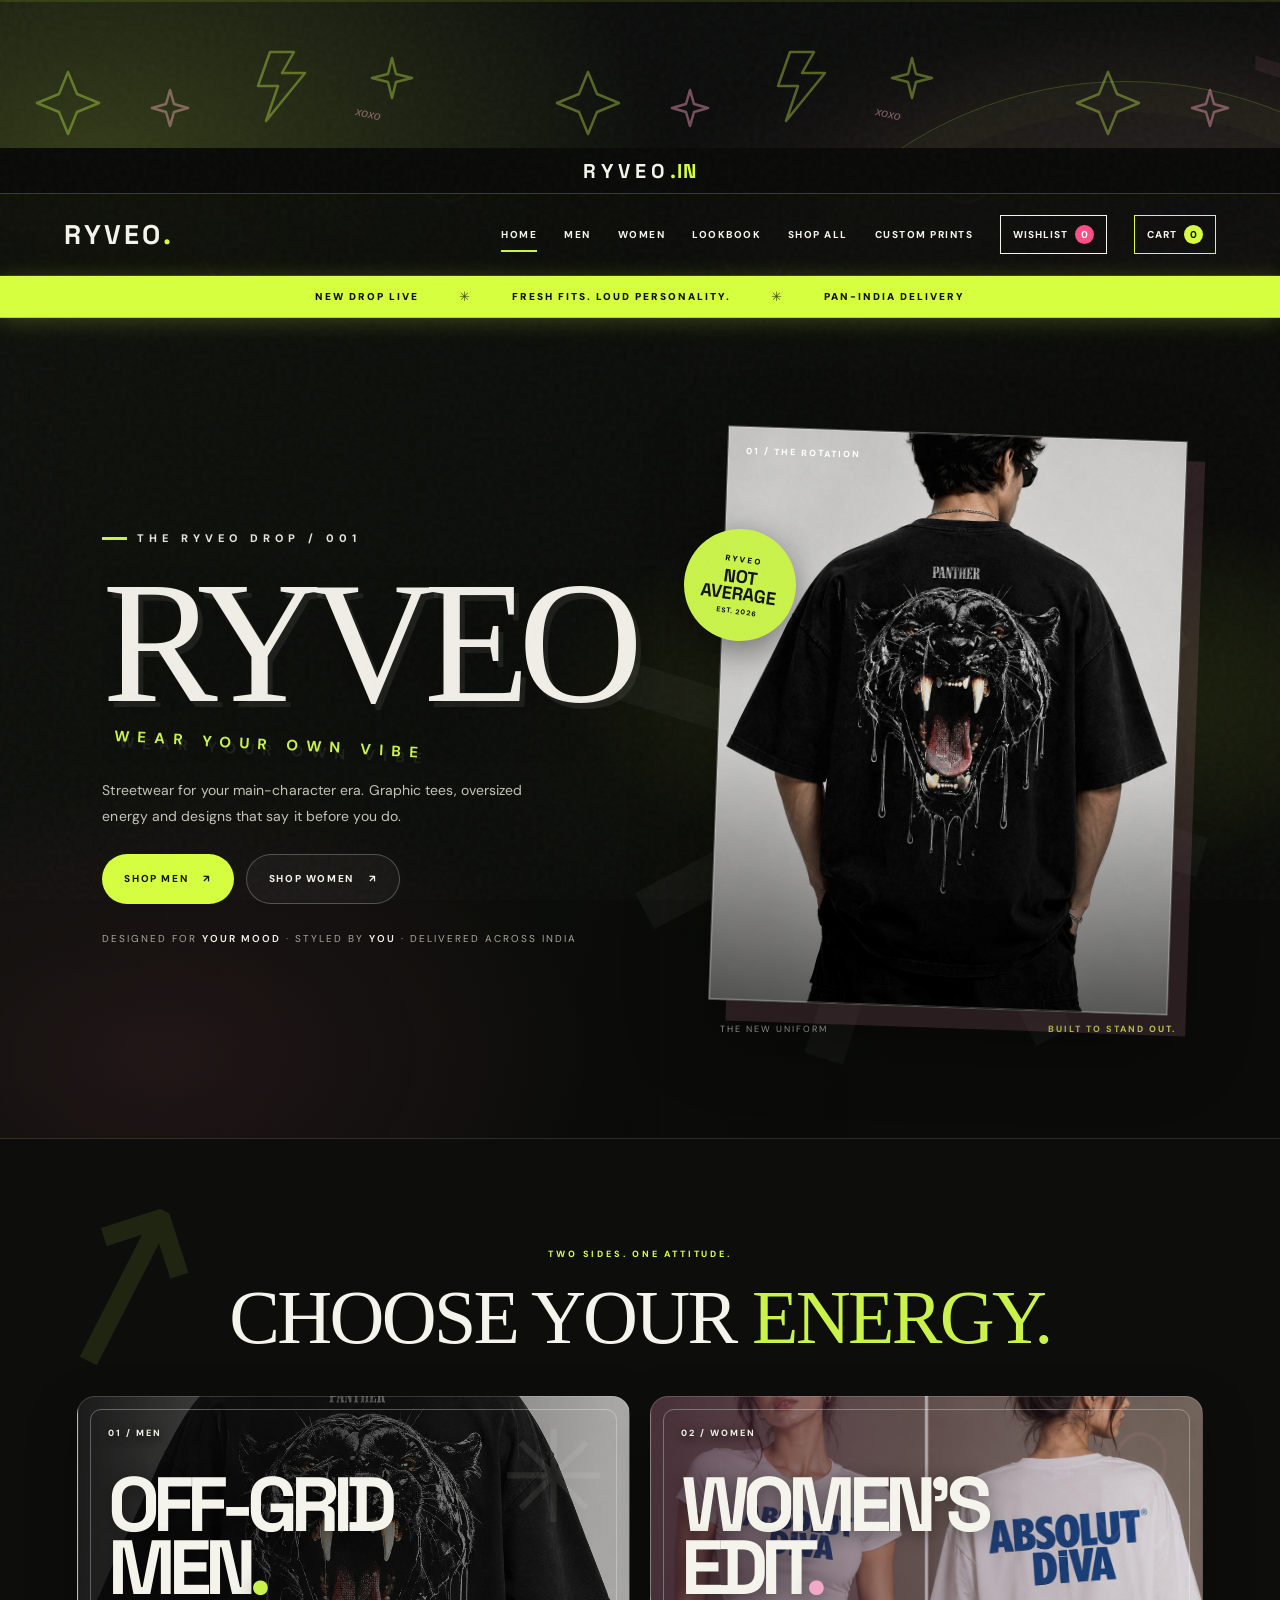
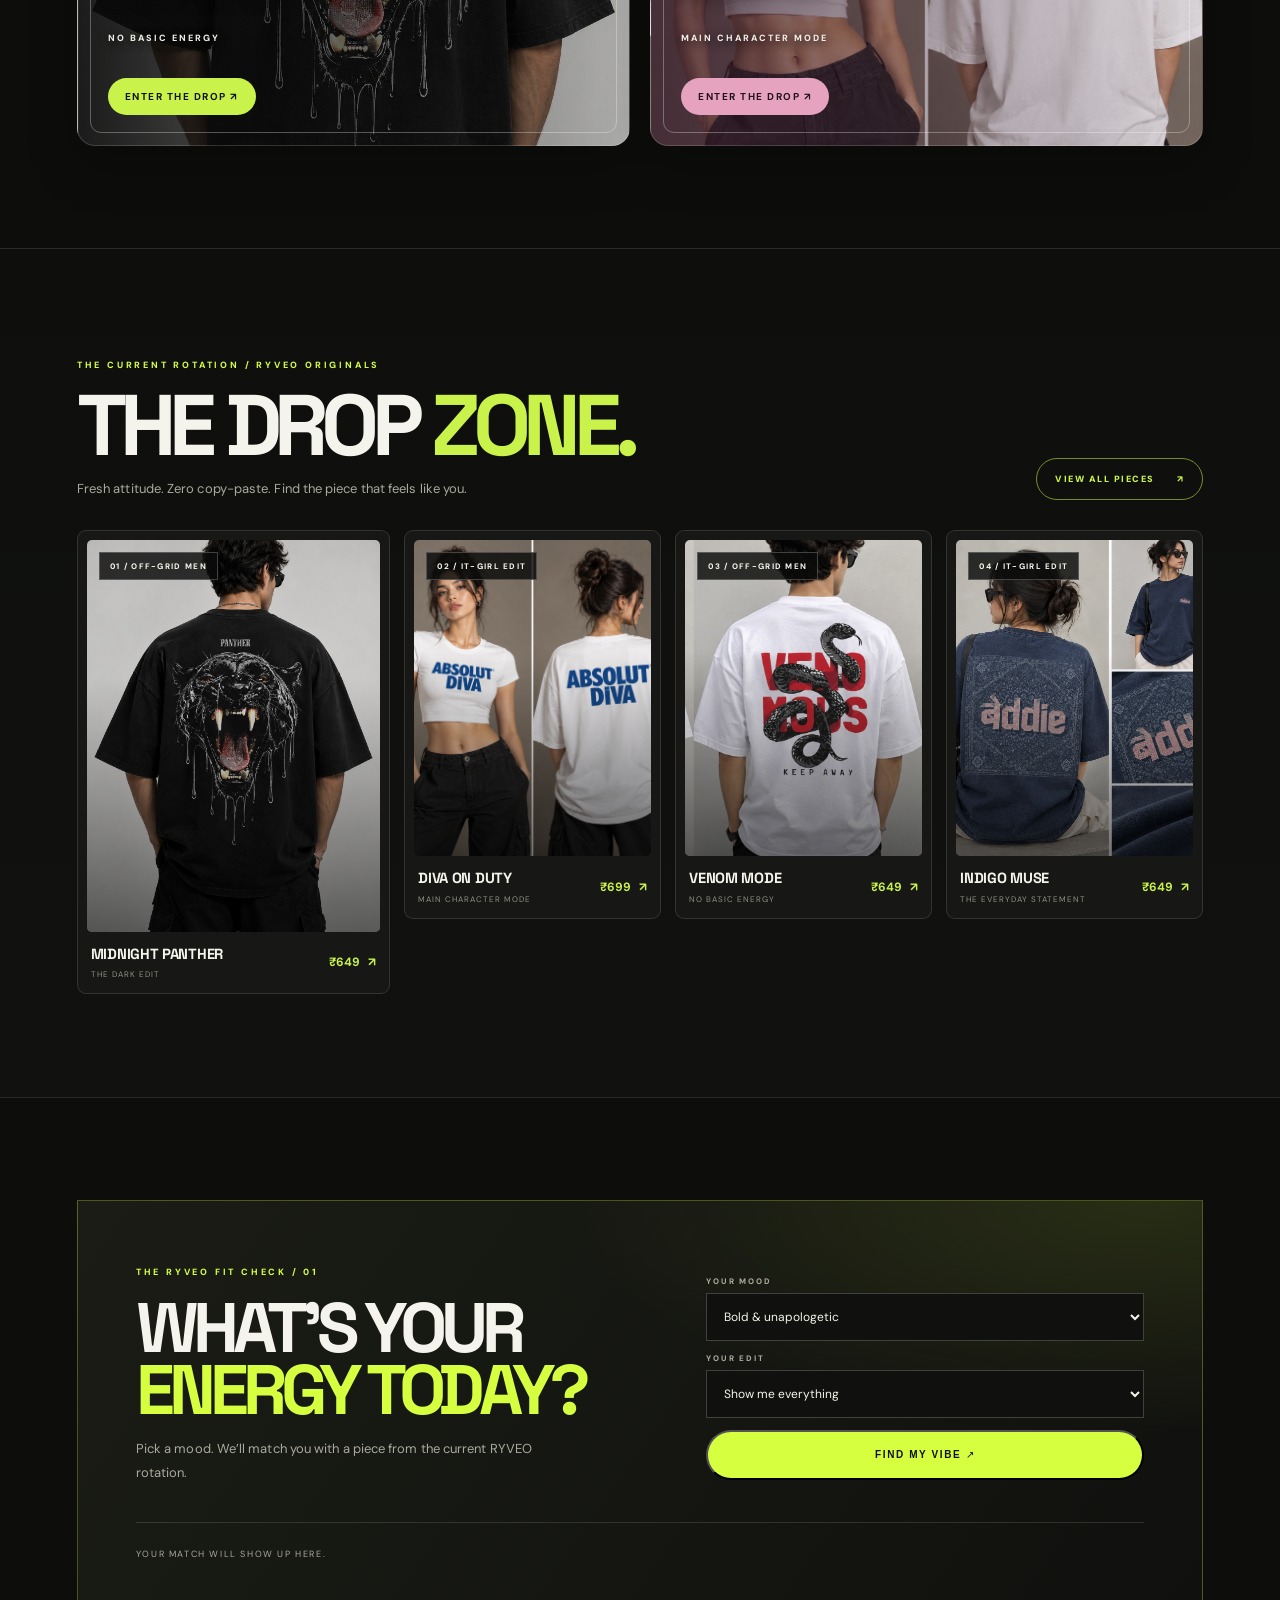
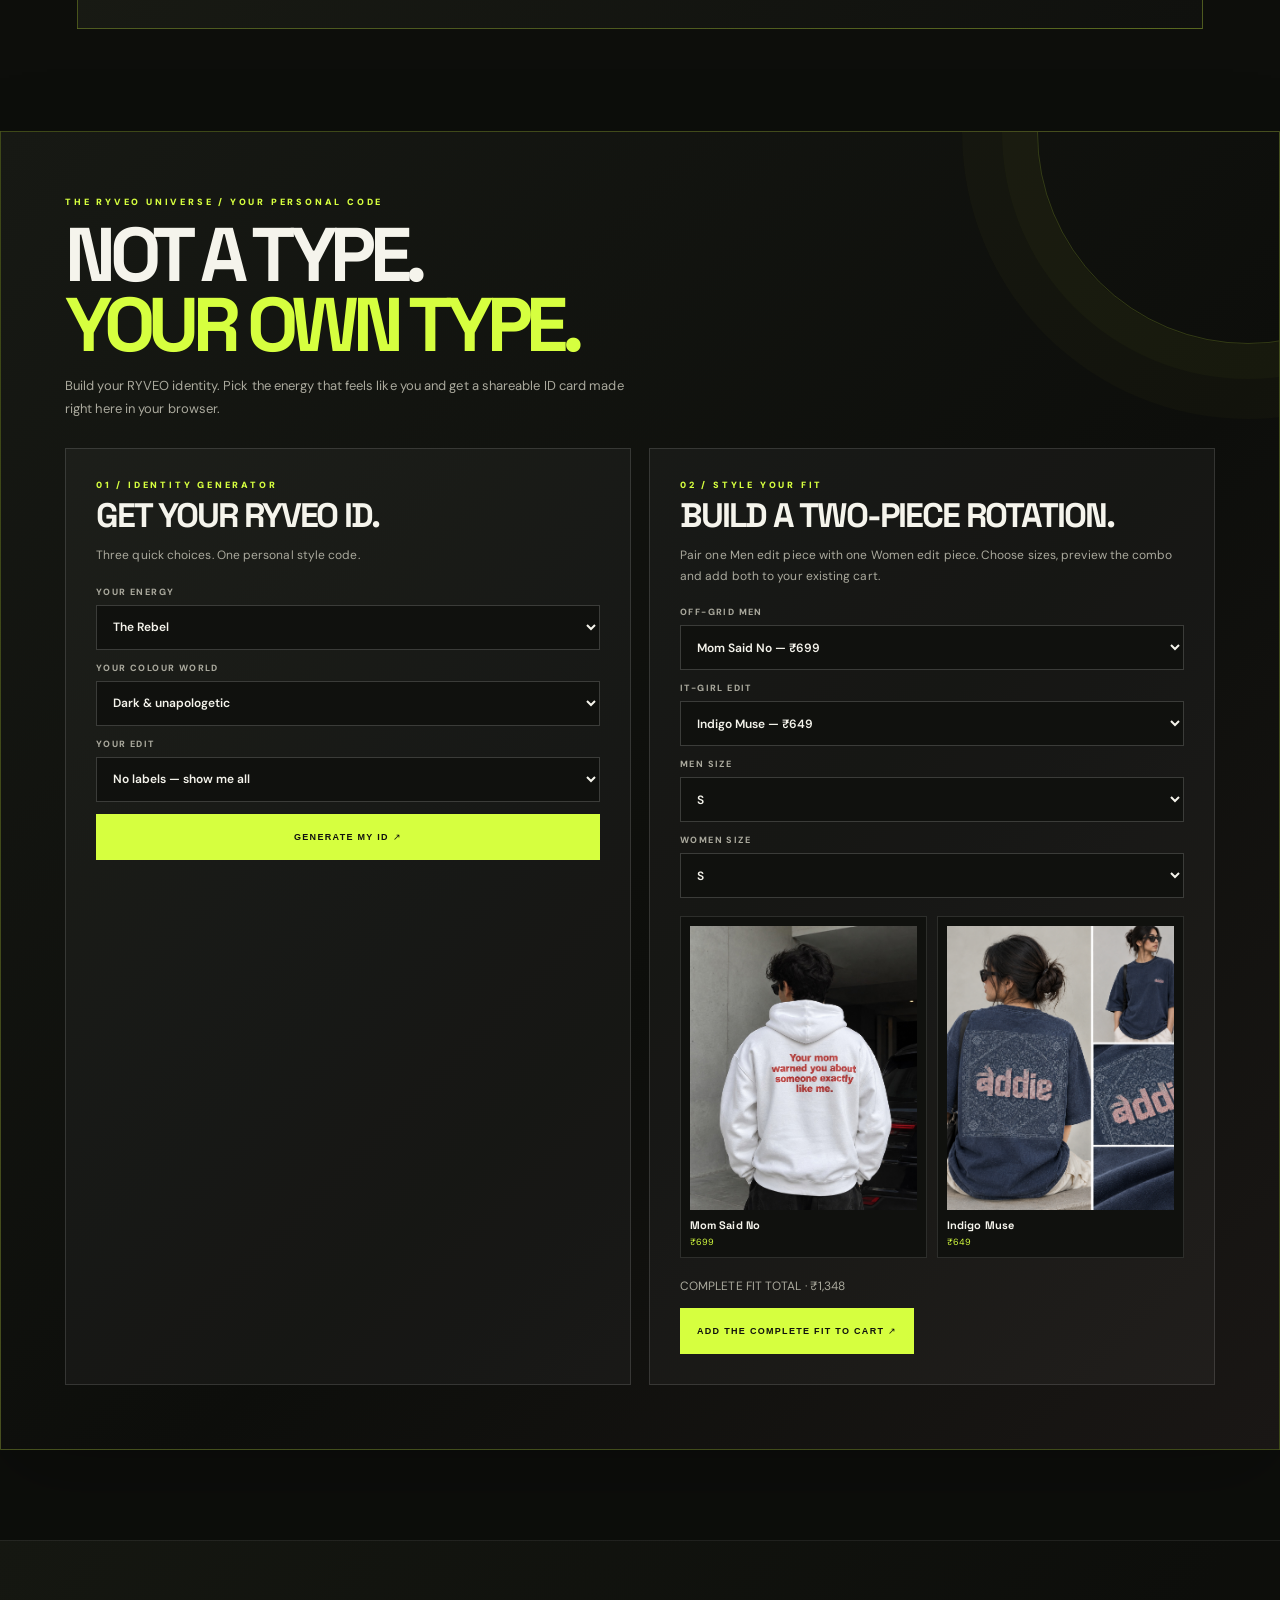
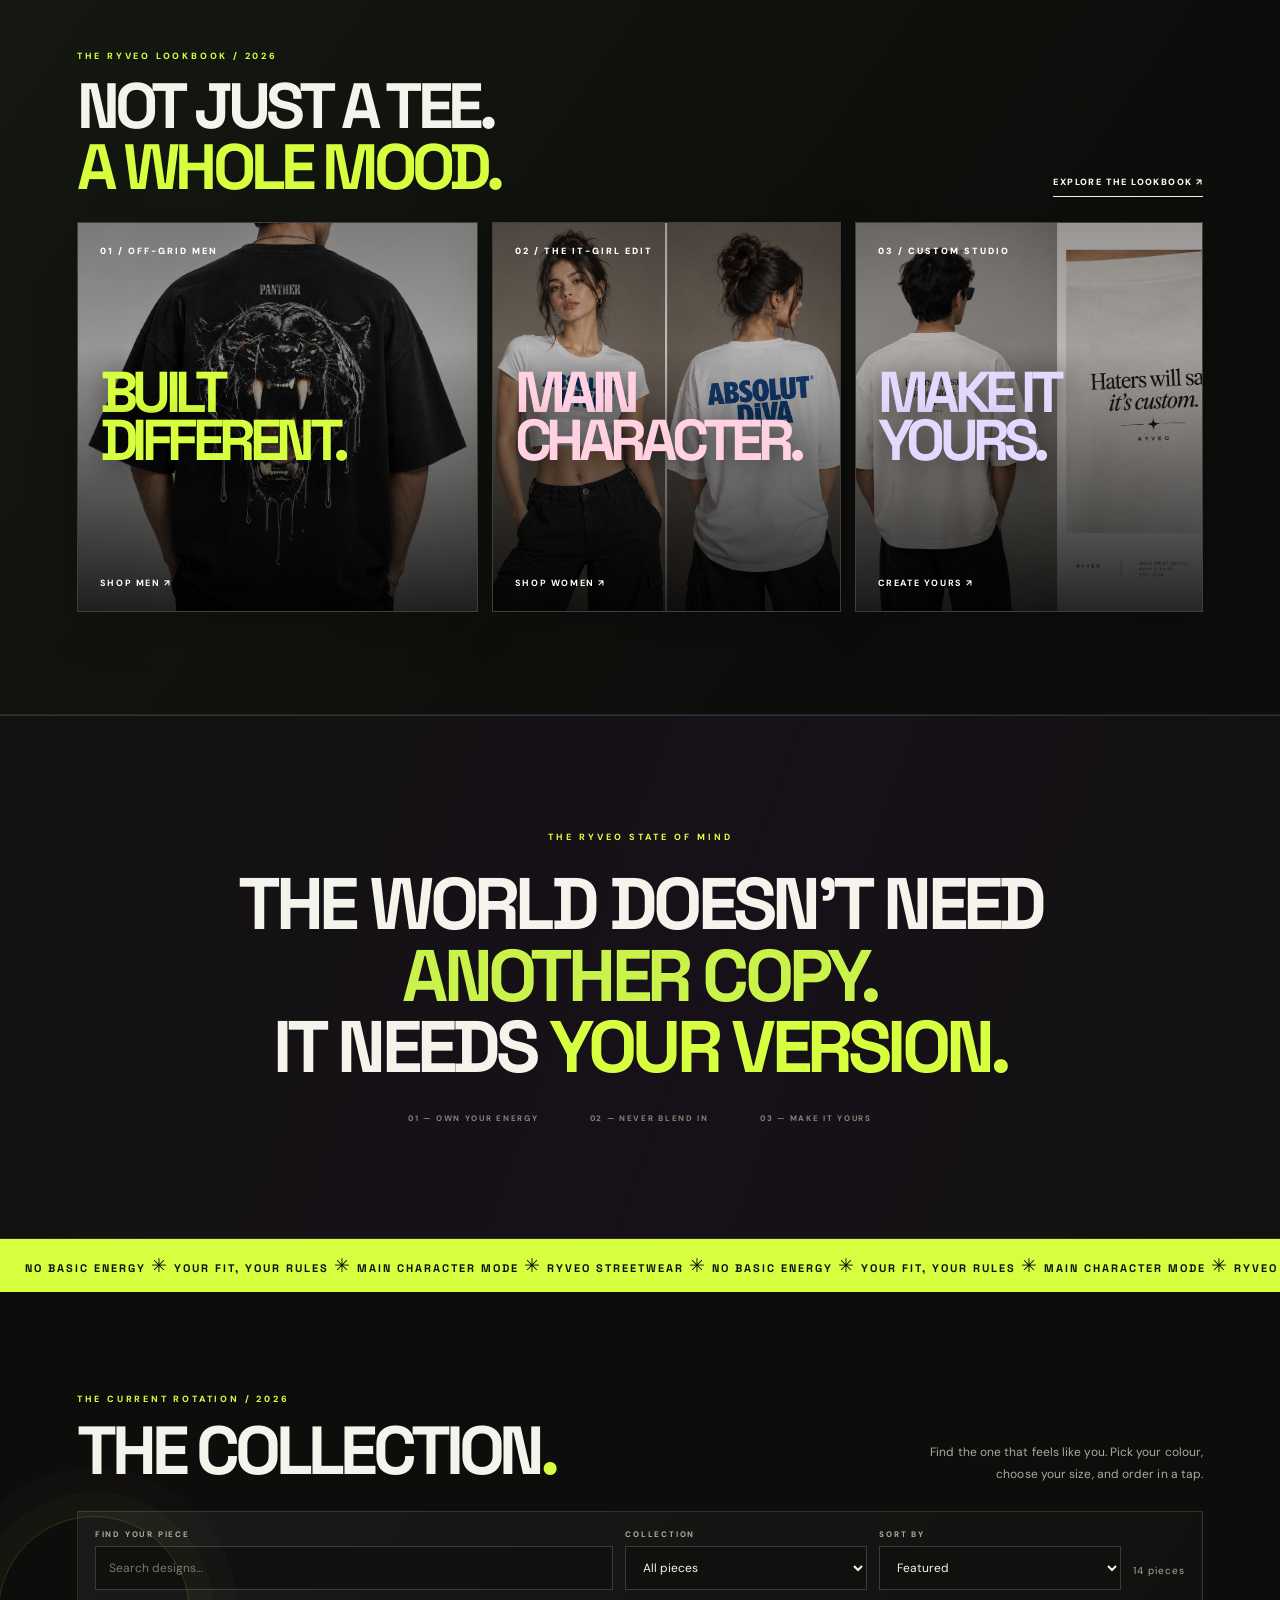
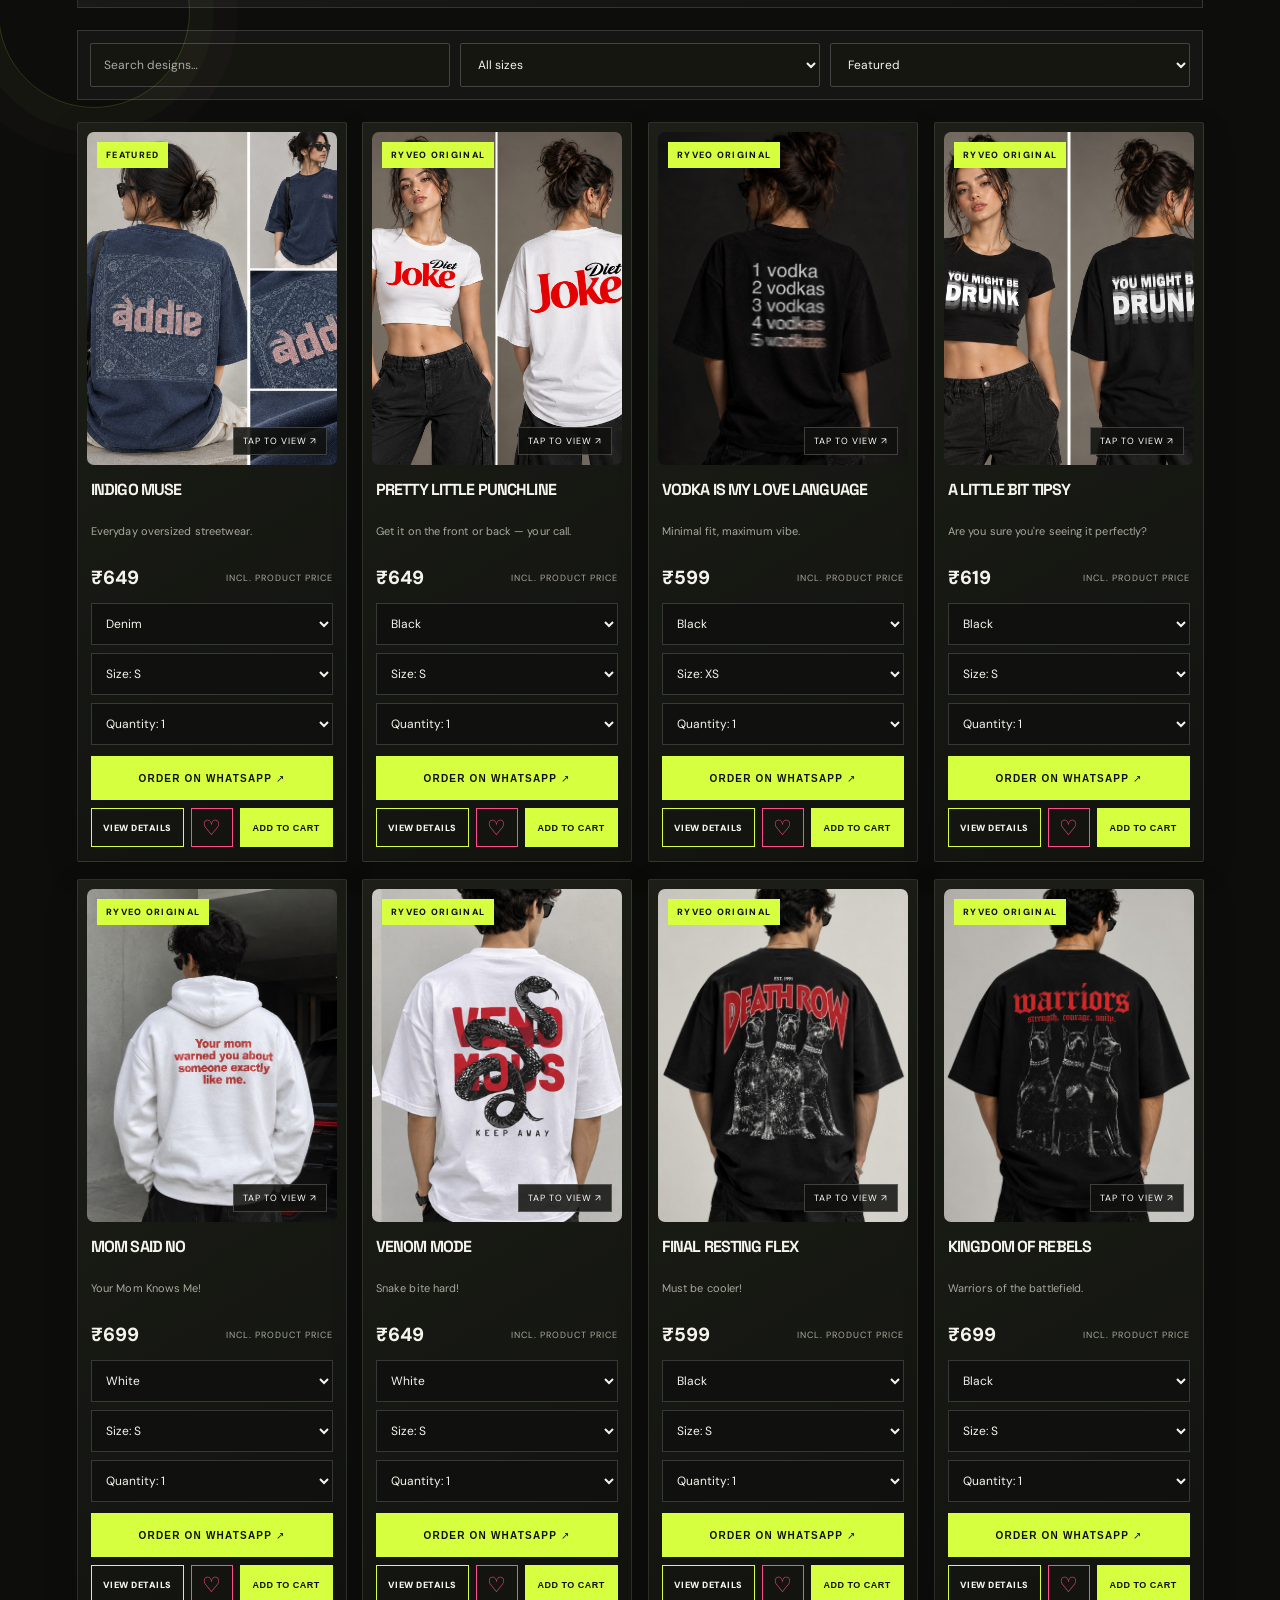
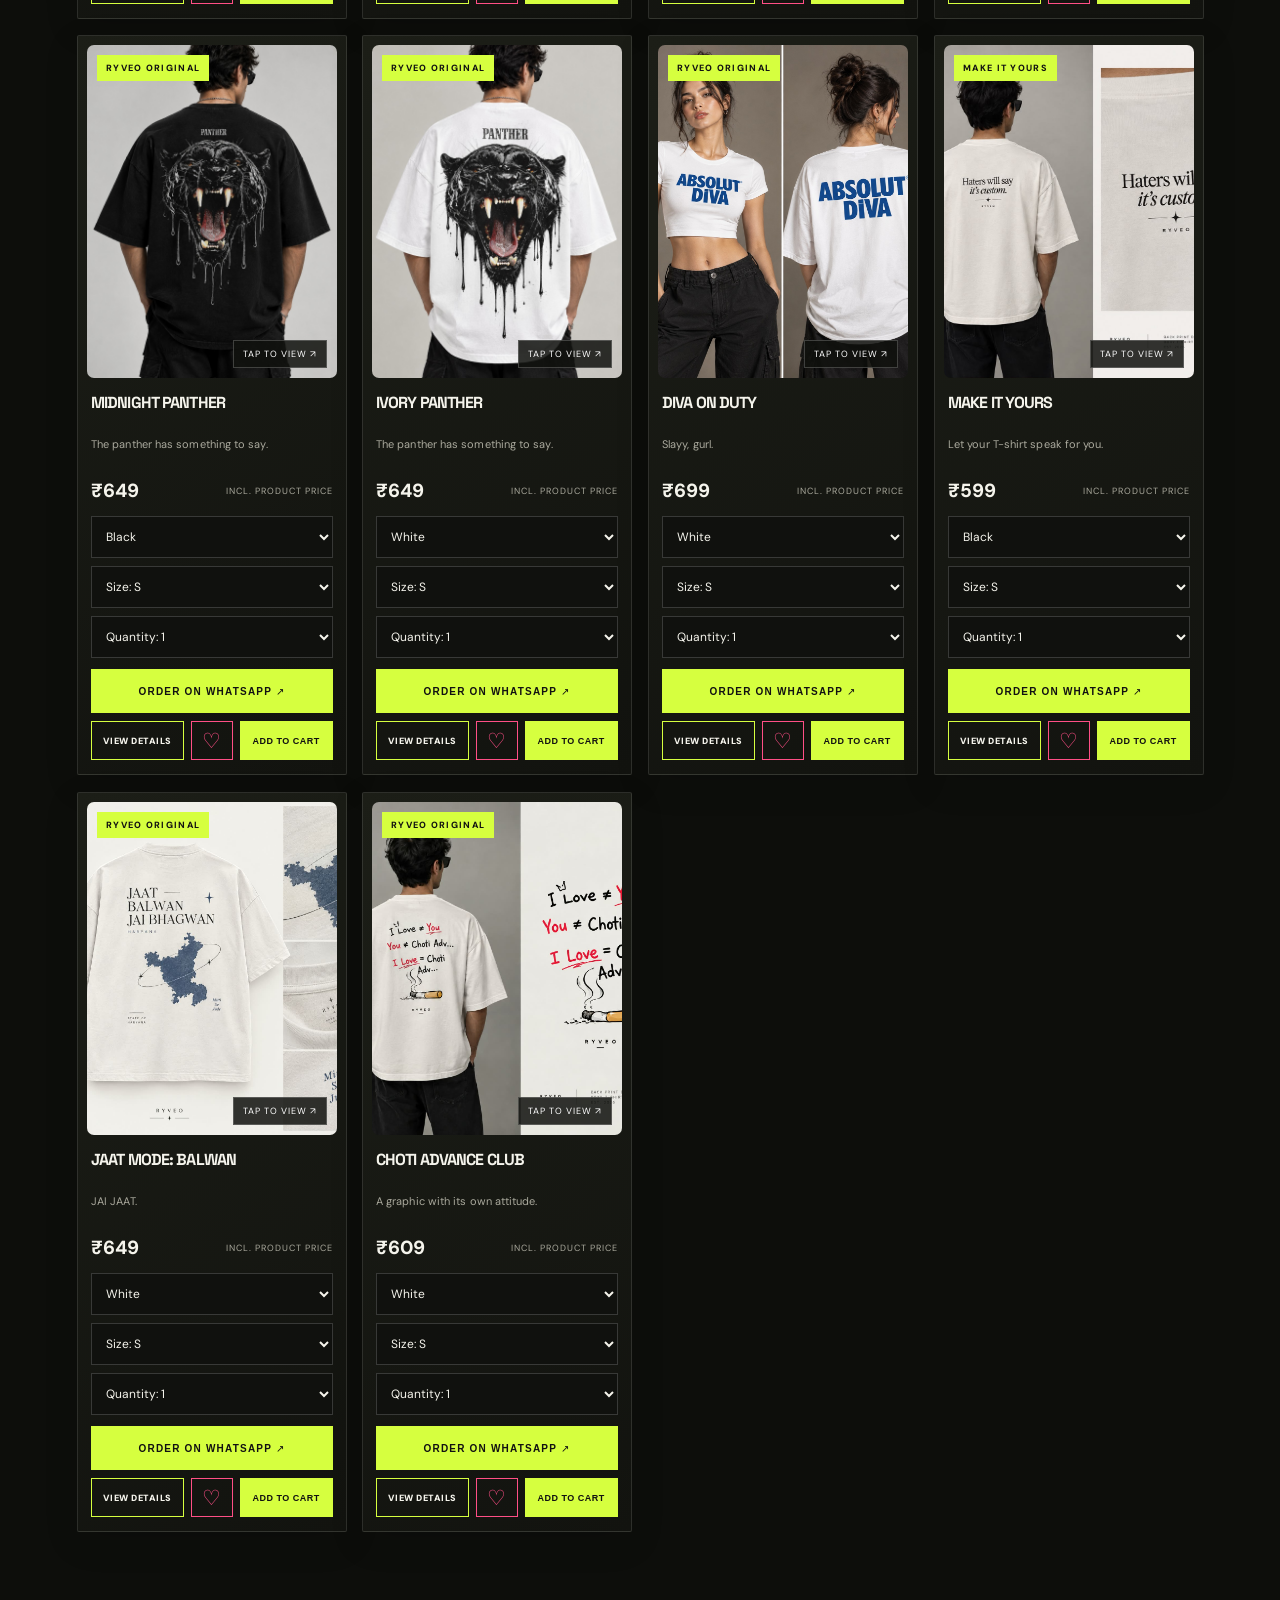
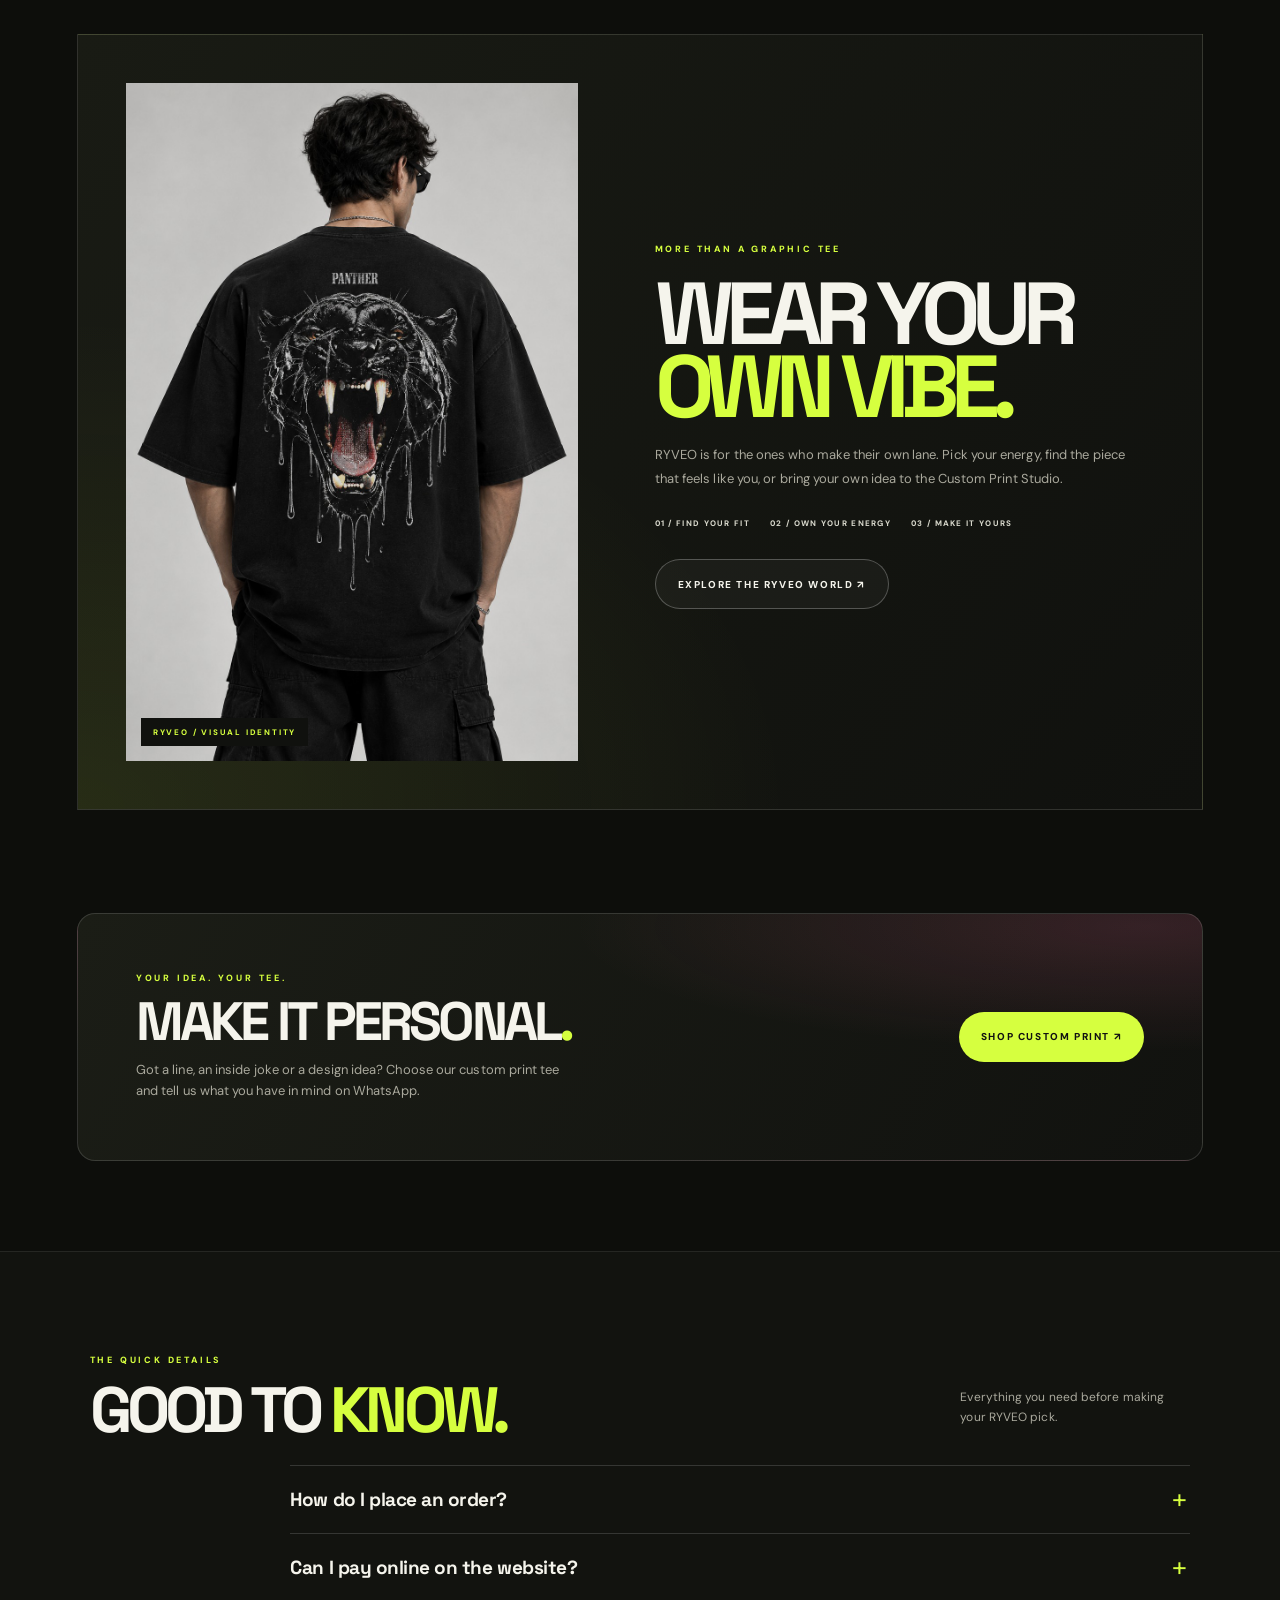
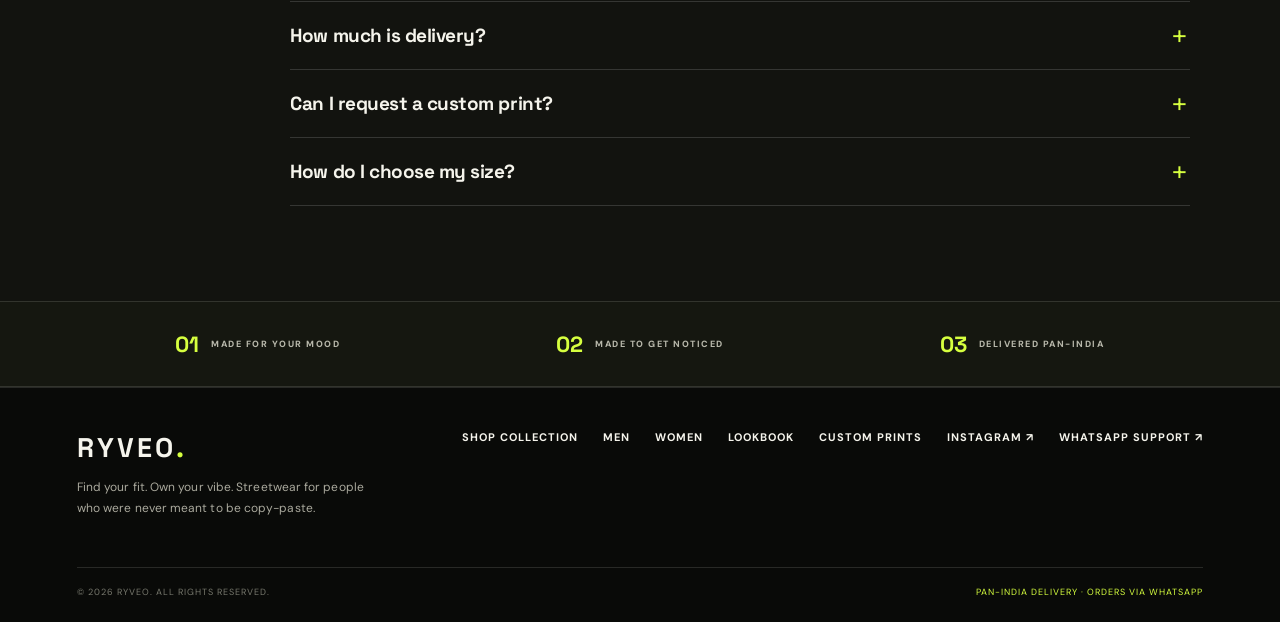
==== commit 232a4ef9: "Integrate RYVEO Universe on homepage" ====
--- a/index.html
+++ b/index.html
@@ -323,7 +323,7 @@
 <link rel="stylesheet" href="store.css">
 <link rel="stylesheet" href="ryveo-upgrade.css?v=hybrid-2026">
 <link rel="stylesheet" href="ryveo-site-polish.css?v=neon-bar-fix-20261124">
-<link rel="stylesheet" href="ryveo-30.css?v=20261124">
+<link rel="stylesheet" href="ryveo-universe.css?v=bold-20261124">
 </head>
 <body class="site-loading">
 <div class="home-atmosphere" aria-hidden="true"></div>
@@ -505,5 +505,5 @@
 <script src="store.js"></script>
 <script src="ryveo-upgrade.js?v=hybrid-2026"></script>
 <script src="ryveo-phase3.js?v=20261124"></script>
-<script src="ryveo-30.js?v=20261124"></script>
+<script src="ryveo-universe.js?v=bold-20261124"></script>
 </body></html>
--- a/ryveo-universe.css
+++ b/ryveo-universe.css
@@ -0,0 +1,62 @@
+/* RYVEO UNIVERSE — bold interactive editorial layer */
+.rv-universe-section{position:relative;overflow:hidden;margin:clamp(54px,7vw,100px) 0;padding:clamp(28px,5vw,66px);background:linear-gradient(135deg,#171914 0%,#0d0e0b 58%,#1a1715 100%);border:1px solid rgba(214,255,63,.24);box-shadow:0 25px 80px rgba(0,0,0,.22)}
+.rv-universe-section:before{content:"";position:absolute;width:420px;height:420px;right:-180px;top:-210px;border:1px solid rgba(214,255,63,.18);border-radius:50%;box-shadow:0 0 0 35px rgba(214,255,63,.025),0 0 0 75px rgba(214,255,63,.018);pointer-events:none}
+.rv-universe-kicker{display:block;color:#d6ff3f;font-size:9px;font-weight:900;letter-spacing:2.8px;text-transform:uppercase}
+.rv-universe-title{position:relative;margin:12px 0 15px;font:800 clamp(38px,6vw,76px)/.91 'Space Grotesk',sans-serif;letter-spacing:-.085em;text-transform:uppercase}
+.rv-universe-title em{color:#d6ff3f;font-style:normal}
+.rv-universe-copy{max-width:560px;color:#aaa99d;font-size:13px;line-height:1.8}
+.rv-universe-grid{position:relative;display:grid;grid-template-columns:repeat(2,minmax(0,1fr));gap:18px;margin-top:28px}
+.rv-universe-panel{min-width:0;padding:clamp(18px,3vw,30px);background:rgba(255,255,255,.035);border:1px solid rgba(255,255,255,.13)}
+.rv-universe-panel h3{margin:8px 0 12px;font:800 clamp(23px,3vw,34px)/1 'Space Grotesk',sans-serif;letter-spacing:-.06em}
+.rv-universe-panel p{color:#aaa99d;font-size:12px;line-height:1.7}
+.rv-universe-form{display:grid;gap:12px;margin-top:20px}
+.rv-universe-form label{display:grid;gap:7px;color:#aaa99d;font-size:9px;font-weight:800;letter-spacing:1.4px;text-transform:uppercase}
+.rv-universe-form select{width:100%;min-height:45px;padding:0 12px;border:1px solid rgba(255,255,255,.18);background:#10110e;color:#f5f4ec;font:600 12px 'DM Sans',sans-serif}
+.rv-universe-action{display:inline-flex;align-items:center;justify-content:center;gap:12px;min-height:46px;padding:13px 17px;border:0;background:#d6ff3f;color:#10110e;font-size:9px;font-weight:900;letter-spacing:1.3px;text-transform:uppercase;cursor:pointer}
+.rv-universe-action:hover{background:#e7ff8c;transform:translateY(-2px)}
+.rv-id-result{display:none;margin-top:18px;padding:20px;background:linear-gradient(135deg,#d6ff3f,#b5e82d);color:#10110e;border:1px solid #f0ffad}
+.rv-id-result.is-visible{display:block;animation:rvUniversePop .45s cubic-bezier(.16,1,.3,1) both}
+.rv-id-result small{display:block;font-size:8px;font-weight:900;letter-spacing:2px}
+.rv-id-result strong{display:block;margin:9px 0;font:900 clamp(28px,4vw,44px)/.95 'Space Grotesk',sans-serif;letter-spacing:-.07em}
+.rv-id-result p{margin:0;color:#252b14;font-size:11px;line-height:1.6}
+.rv-id-actions{display:flex;gap:9px;flex-wrap:wrap;margin-top:14px}
+.rv-id-actions button{padding:10px 13px;border:1px solid #10110e;background:transparent;color:#10110e;font-size:8px;font-weight:900;letter-spacing:1px;cursor:pointer}
+.rv-outfit-preview{display:grid;grid-template-columns:1fr 1fr;gap:10px;margin:18px 0}
+.rv-outfit-item{padding:9px;background:#10110e;border:1px solid rgba(255,255,255,.12)}
+.rv-outfit-item img{display:block;width:100%;aspect-ratio:4/5;object-fit:cover;background:#222}
+.rv-outfit-item strong{display:block;margin-top:8px;font:700 11px 'Space Grotesk',sans-serif}
+.rv-outfit-item small{display:block;margin-top:4px;color:#d6ff3f;font-size:9px}
+.rv-outfit-feedback{min-height:18px;color:#d6ff3f;font-size:10px;line-height:1.5}
+.rv-journal-grid{position:relative;display:grid;grid-template-columns:repeat(3,minmax(0,1fr));gap:12px;margin-top:25px}
+.rv-journal-card{display:flex;flex-direction:column;min-height:210px;padding:20px;background:#171914;border:1px solid rgba(255,255,255,.13)}
+.rv-journal-card span{color:#d6ff3f;font-size:8px;font-weight:900;letter-spacing:1.8px}
+.rv-journal-card h3{margin:28px 0 10px;font:800 clamp(19px,2.5vw,27px)/1 'Space Grotesk',sans-serif;letter-spacing:-.06em}
+.rv-journal-card p{margin:0;color:#aaa99d;font-size:11px;line-height:1.7}
+.rv-journal-card b{margin-top:auto;padding-top:18px;color:#d6ff3f;font-size:8px;letter-spacing:1.3px}
+.rv-community{display:flex;align-items:center;justify-content:space-between;gap:25px;background:linear-gradient(110deg,#d6ff3f,#c0ed42 62%,#f3a7c4);color:#10110e}
+.rv-community .rv-universe-kicker{color:#29320c}
+.rv-community .rv-universe-title em{color:#fff}
+.rv-community .rv-universe-copy{color:#30351f}
+.rv-community .rv-universe-action{background:#10110e;color:#d6ff3f;white-space:nowrap}
+.rv-hangtag{position:relative;margin:28px 0;padding:22px 24px;background:linear-gradient(120deg,rgba(214,255,63,.09),rgba(255,255,255,.025));border:1px solid rgba(214,255,63,.3)}
+.rv-hangtag:before{content:"";position:absolute;left:50%;top:-7px;width:12px;height:12px;border-radius:50%;background:#10110e;border:1px solid #d6ff3f}
+.rv-hangtag-head{display:flex;justify-content:space-between;gap:15px;flex-wrap:wrap;color:#d6ff3f;font-size:8px;font-weight:900;letter-spacing:2px}
+.rv-hangtag h2{margin:12px 0 8px;font:800 clamp(22px,3vw,32px)/1 'Space Grotesk',sans-serif;letter-spacing:-.05em}
+.rv-hangtag p{color:#aaa99d;font-size:11px;line-height:1.7}
+.rv-hangtag-meta{display:flex;gap:18px;flex-wrap:wrap;margin-top:14px;color:#f5f4ec;font-size:9px;font-weight:800;letter-spacing:1px}
+.rv-hangtag-meta span{color:#d6ff3f}
+.rv-hangtag button{margin-top:16px;padding:10px 13px;border:1px solid rgba(214,255,63,.55);background:transparent;color:#d6ff3f;font-size:8px;font-weight:900;letter-spacing:1px;cursor:pointer}
+@keyframes rvUniversePop{from{opacity:0;transform:translateY(12px) scale(.98)}to{opacity:1;transform:none}}
+body.girls-page .rv-universe-section{background:linear-gradient(135deg,#fff7fa,#f2eaff 65%,#ffeaf1);border-color:#edcbd9;color:#261b25}
+body.girls-page .rv-universe-kicker,body.girls-page .rv-hangtag-head,body.girls-page .rv-hangtag-meta span{color:#d83b73}
+body.girls-page .rv-universe-copy,body.girls-page .rv-universe-panel p,body.girls-page .rv-journal-card p,body.girls-page .rv-hangtag p{color:#756574}
+body.girls-page .rv-universe-panel,body.girls-page .rv-journal-card{background:rgba(255,255,255,.65);border-color:#edcbd9}
+body.girls-page .rv-universe-form select{background:#fff;color:#261b25;border-color:#edcbd9}
+body.girls-page .rv-id-result{background:linear-gradient(135deg,#f7a9c5,#e9c7ff);border-color:#fff}
+body.girls-page .rv-id-result p{color:#493143}
+body.girls-page .rv-outfit-item{background:#fff;border-color:#edcbd9}
+body.girls-page .rv-outfit-item small,body.girls-page .rv-journal-card span,body.girls-page .rv-journal-card b{color:#d83b73}
+body.girls-page .rv-hangtag{background:linear-gradient(120deg,#fff4f8,#f2eaff);border-color:#edcbd9}
+body.girls-page .rv-hangtag-meta{color:#493143}
+@media(max-width:760px){.rv-universe-grid{grid-template-columns:1fr}.rv-journal-grid{grid-template-columns:1fr}.rv-community{align-items:flex-start;flex-direction:column}.rv-community .rv-universe-action{width:100%}.rv-universe-section{padding:25px 18px;margin:48px 0}.rv-outfit-preview{gap:7px}}
+@media(prefers-reduced-motion:reduce){.rv-id-result.is-visible{animation:none}.rv-universe-action:hover{transform:none}}
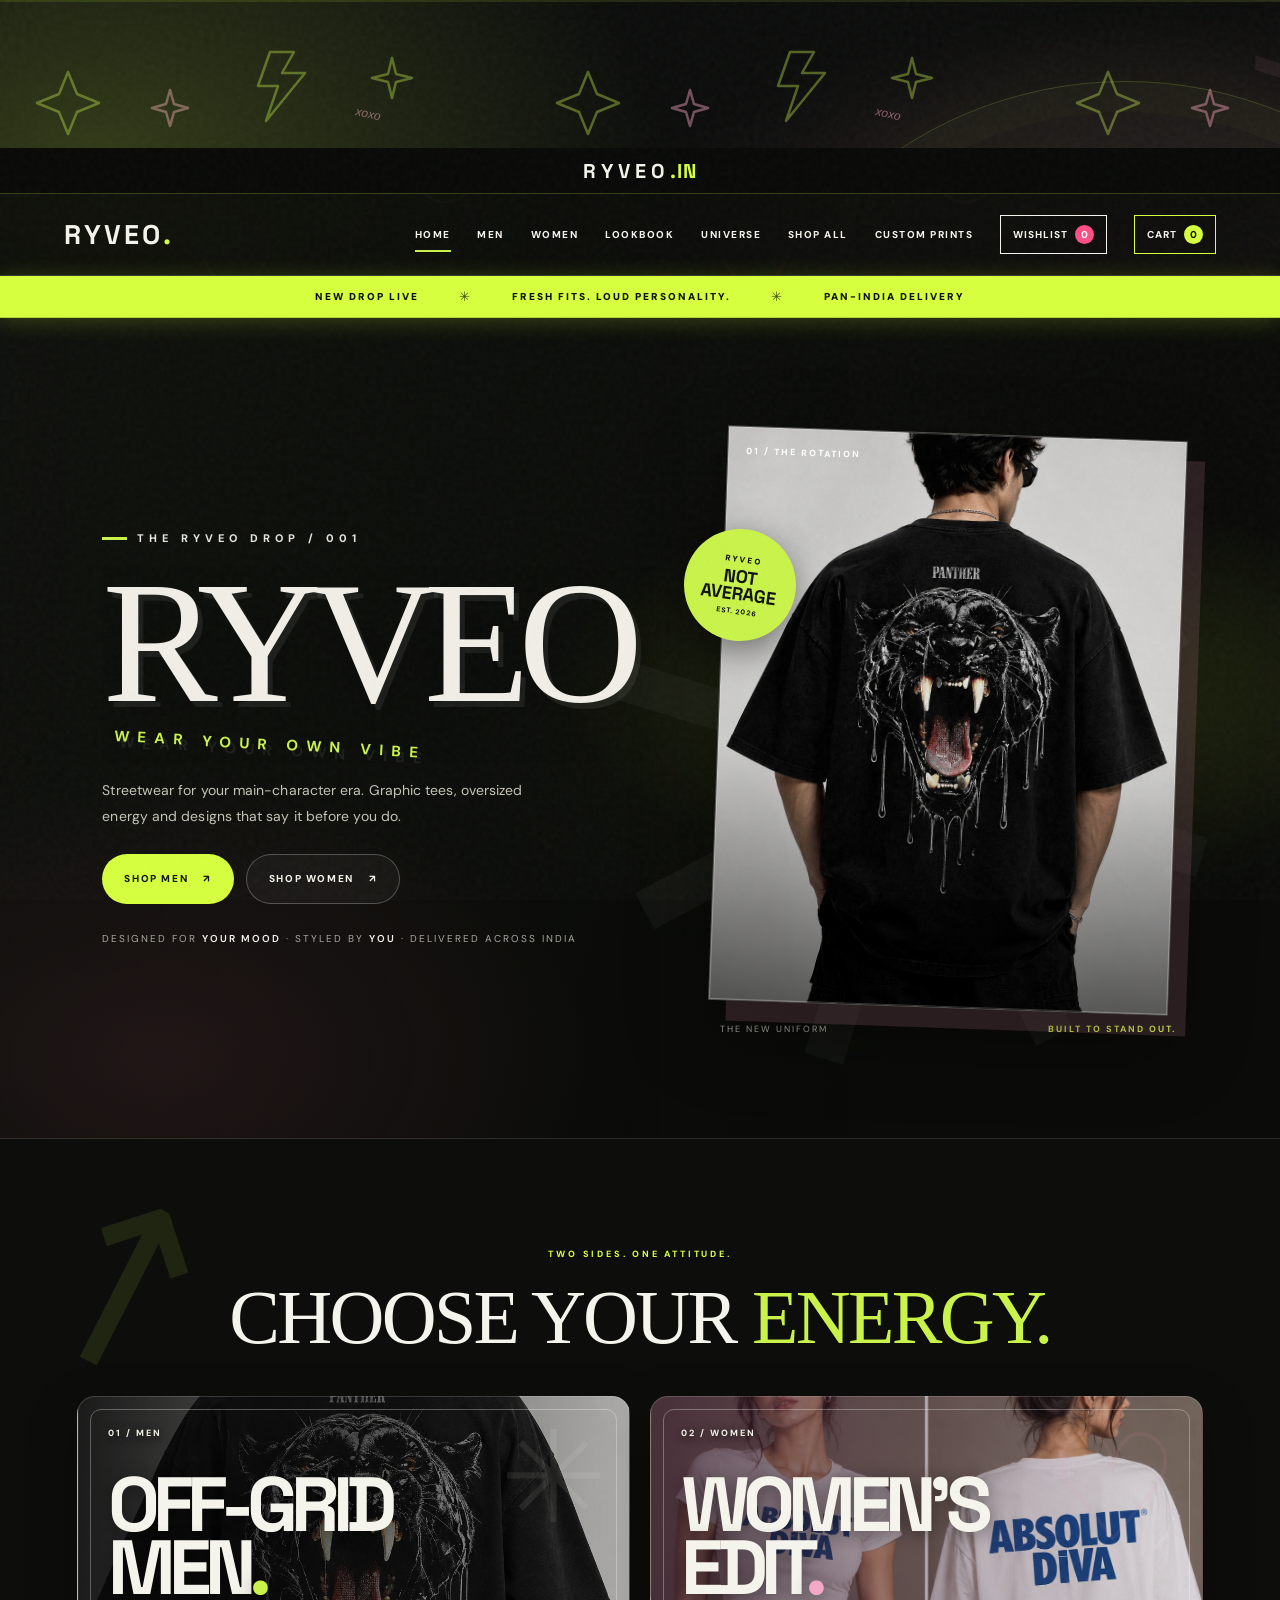
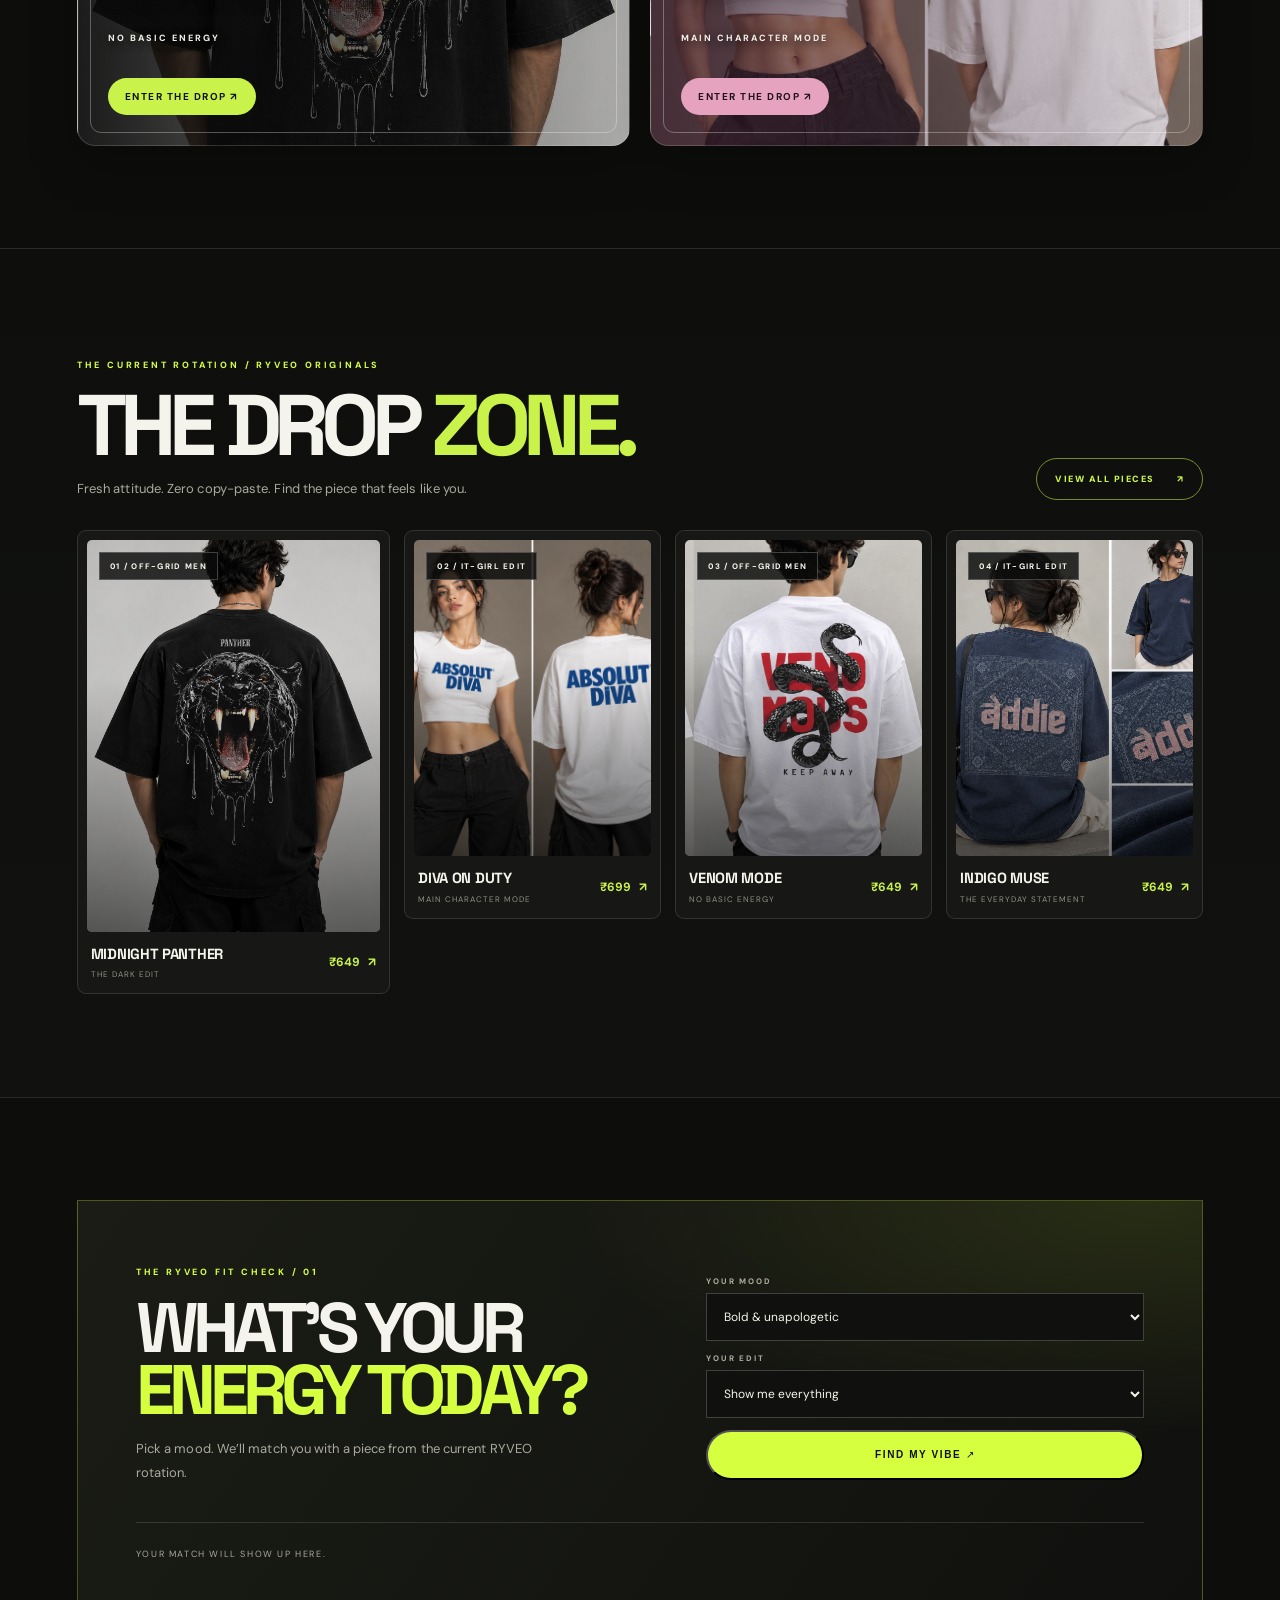
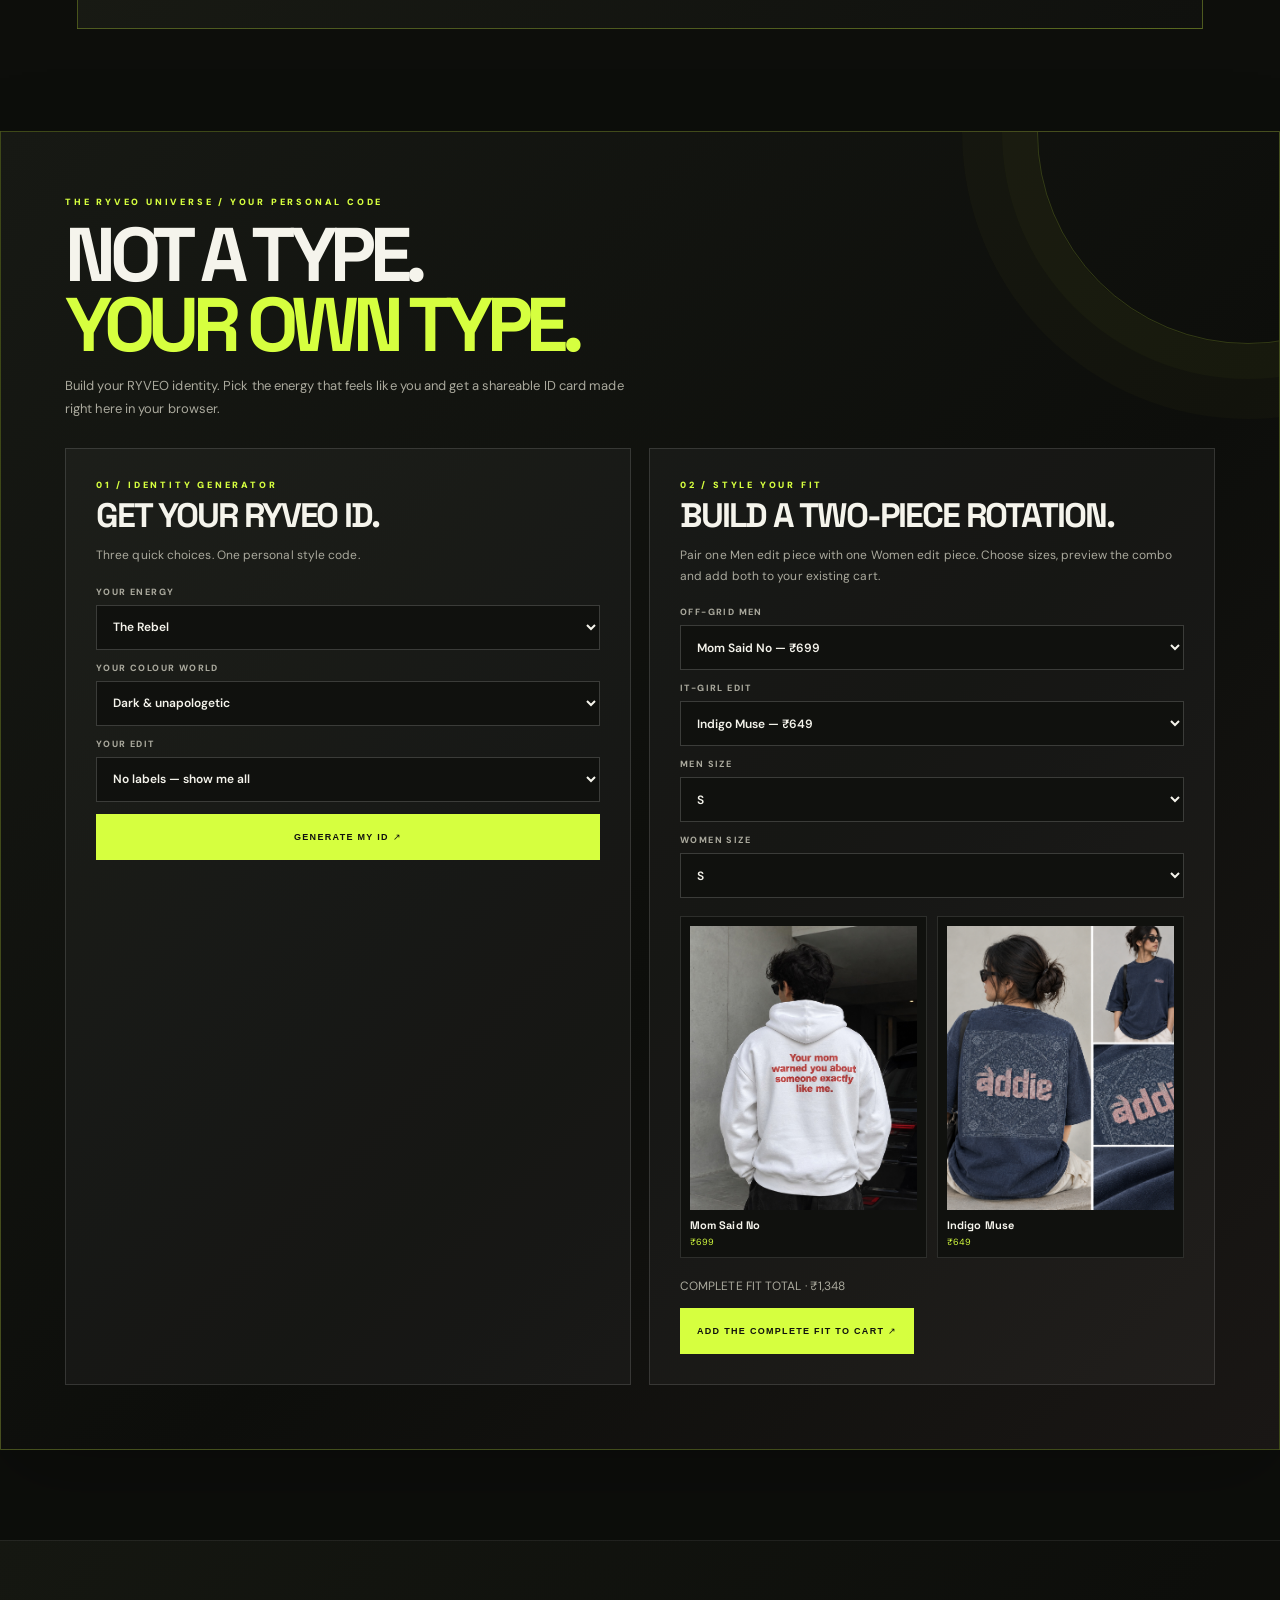
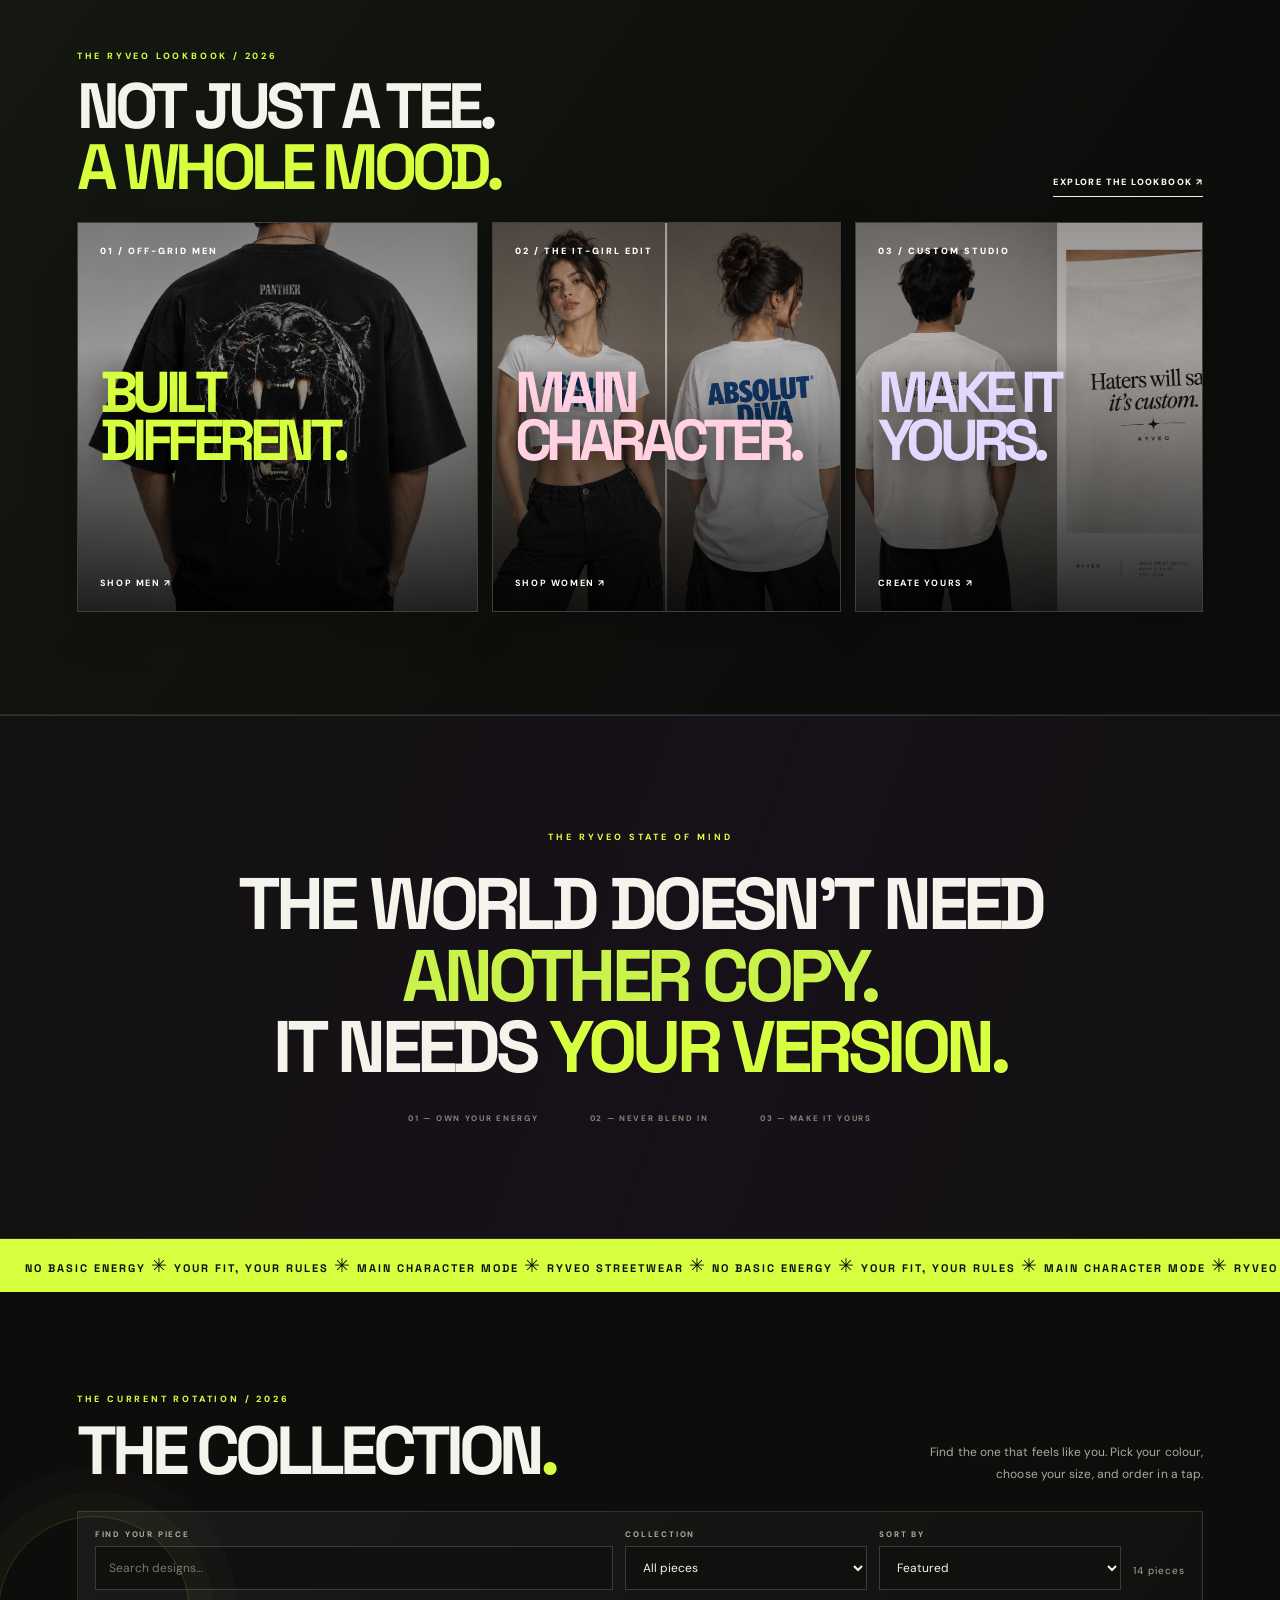
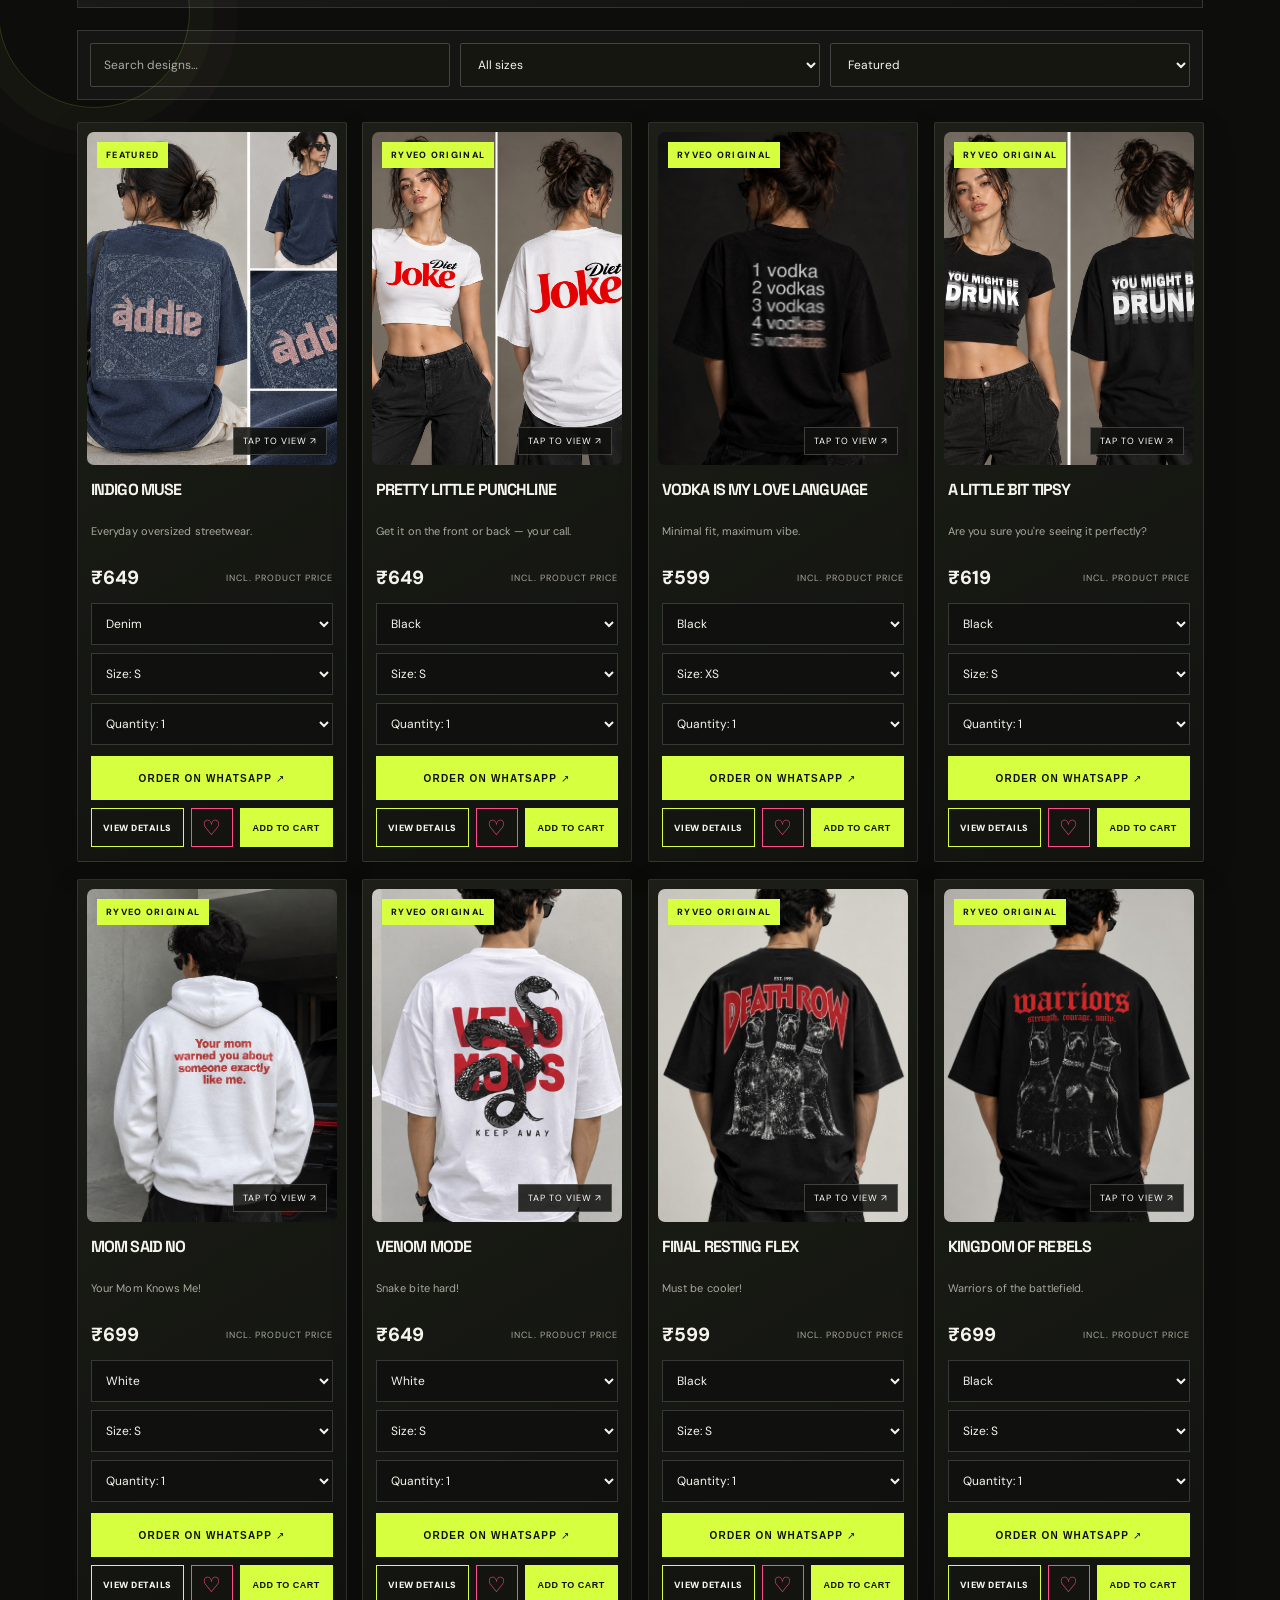
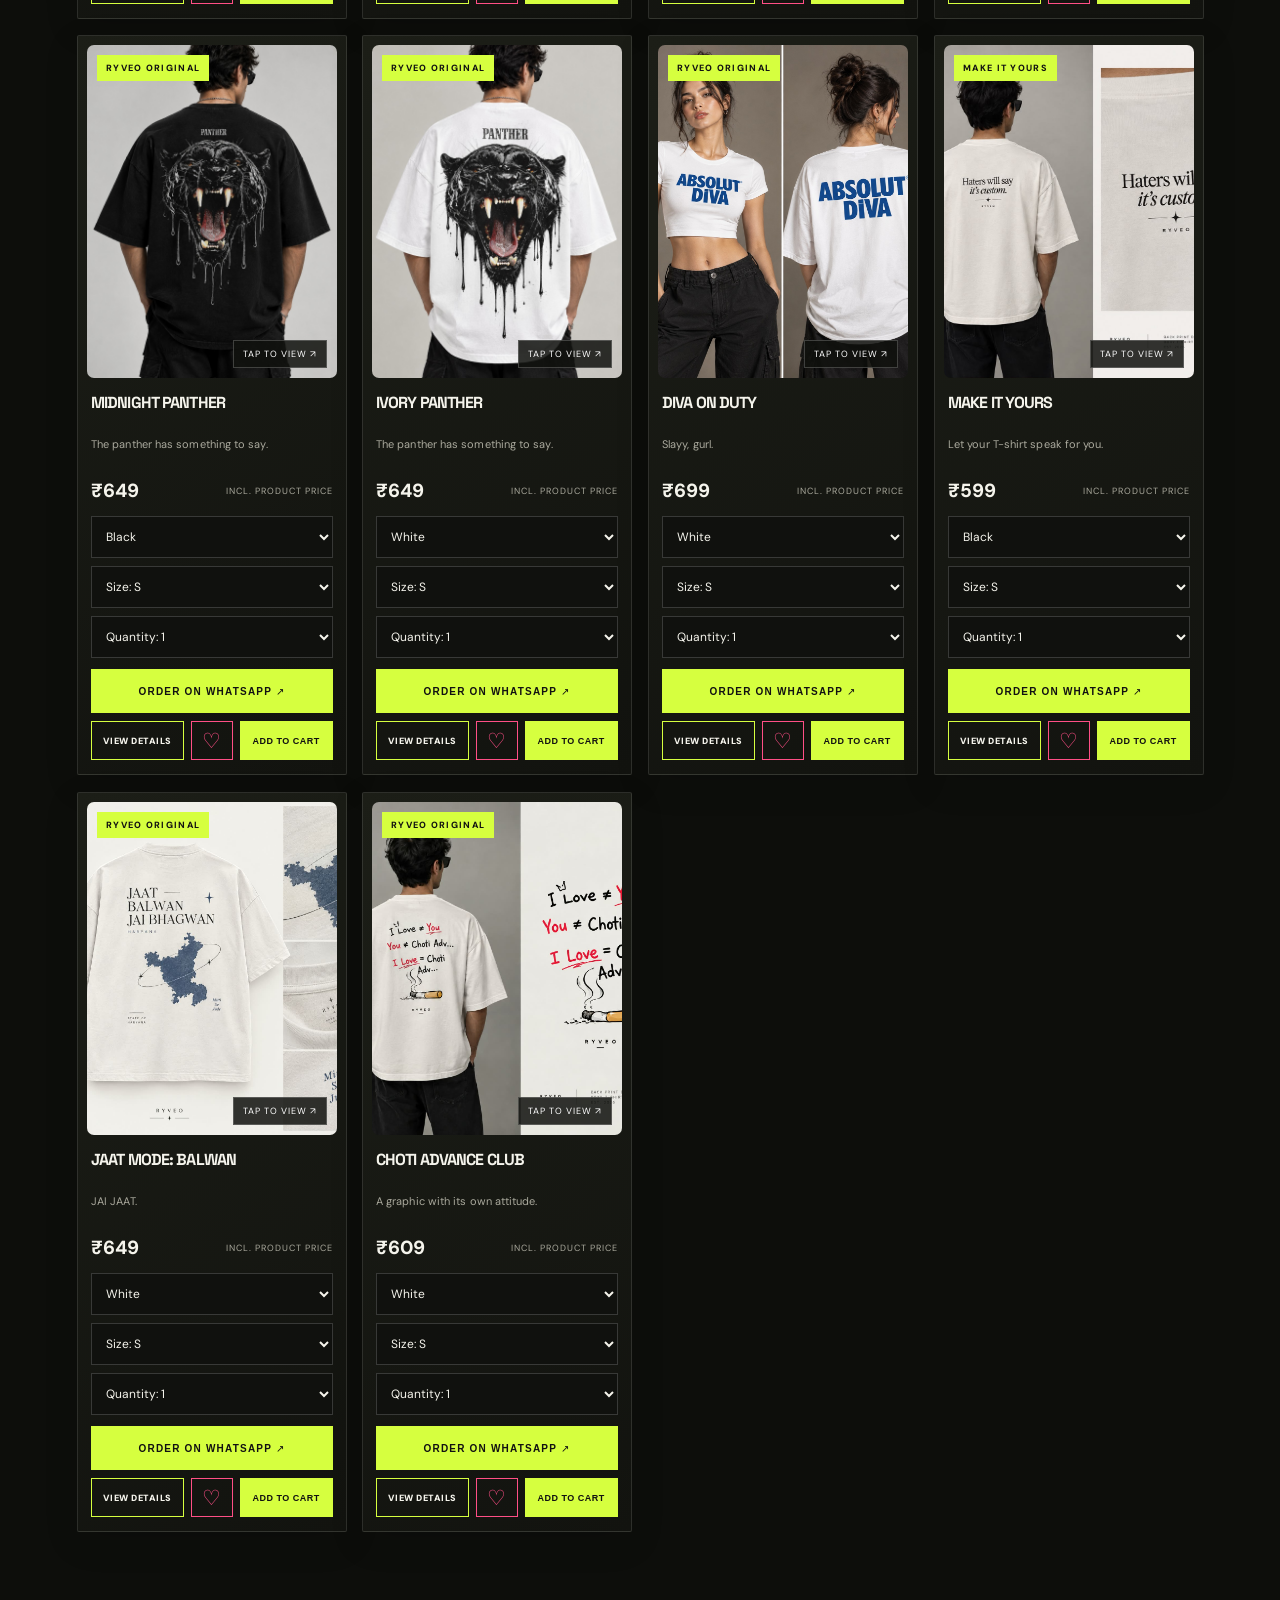
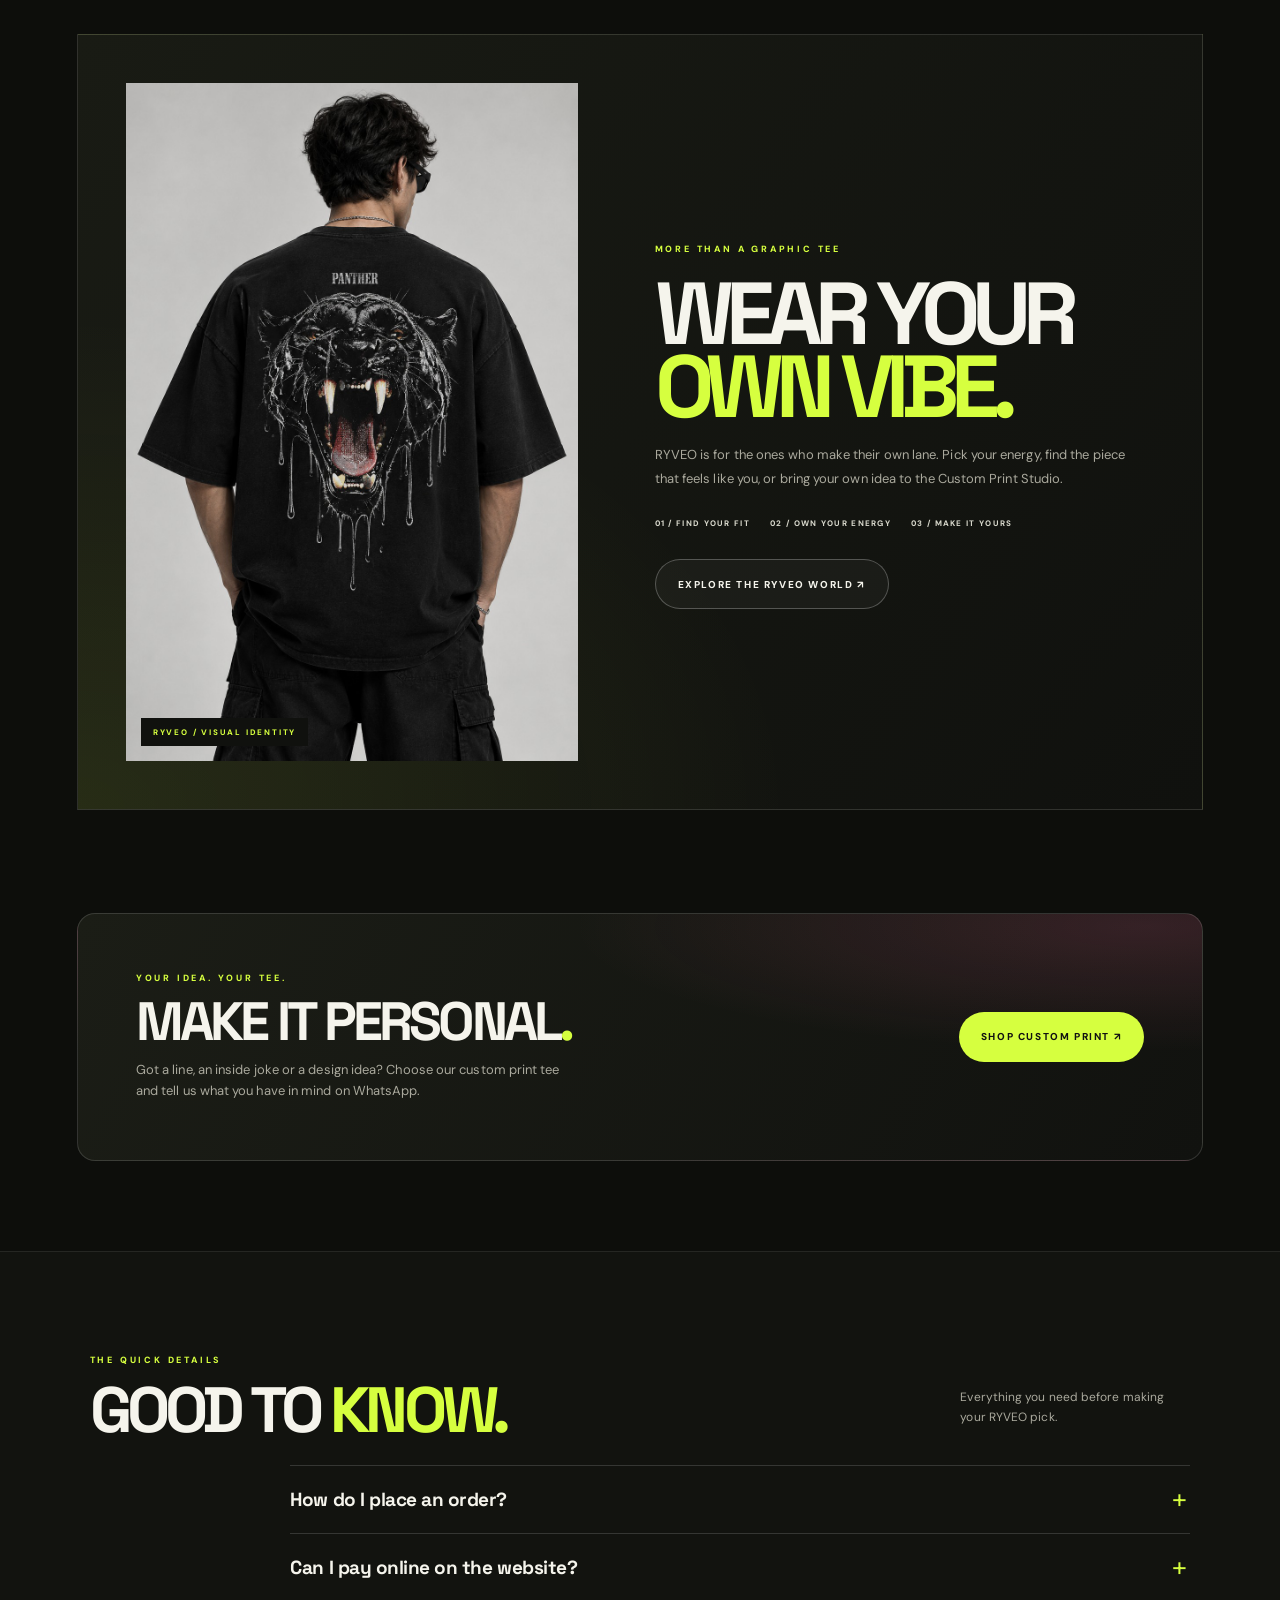
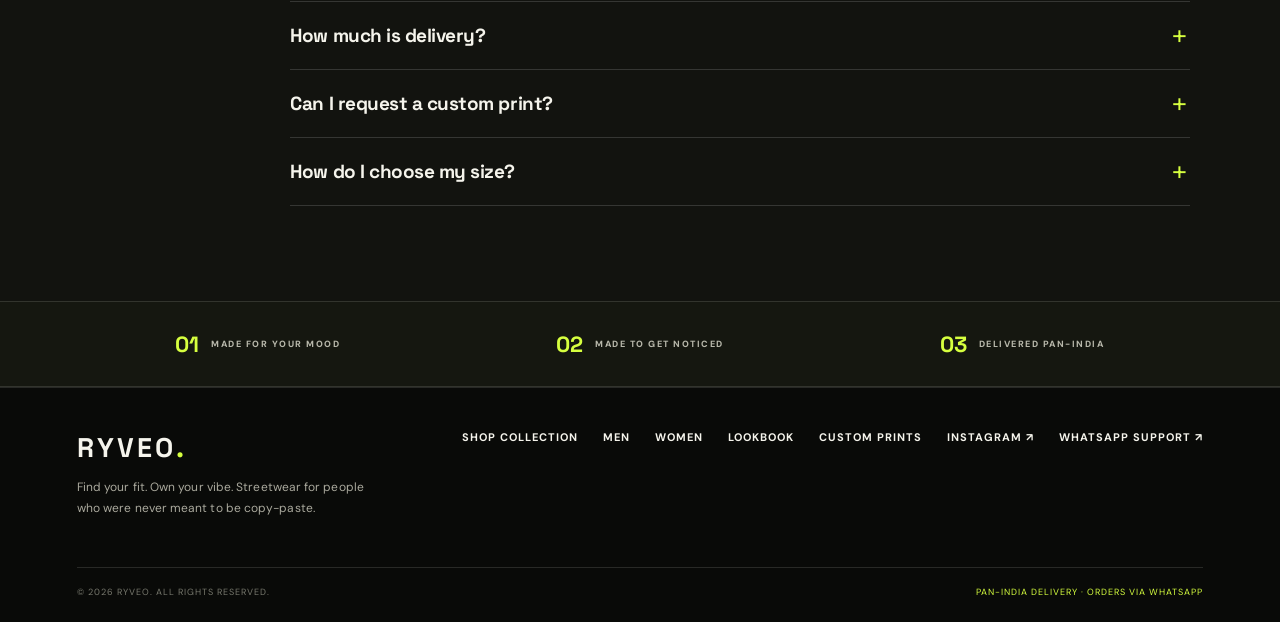
==== commit 6a5ab34f: "Add RYVEO Universe navigation entry" ====
--- a/index.html
+++ b/index.html
@@ -337,7 +337,7 @@
 </div>
 
 <div class="brand-topline" aria-label="RYVEO dot in">RYVEO<span>.in</span></div>
-<header><a class="logo" href="#top" aria-label="RYVEO.IN home">RYVEO<em>.</em></a><nav class="nav"><a href="#top">Home</a><a href="boys.html">Men</a><a href="girls.html">Women</a><a href="lookbook.html">Lookbook</a><a href="#all-drops">Shop all</a><a href="custom-print.html">Custom prints</a></nav></header>
+<header><a class="logo" href="#top" aria-label="RYVEO.IN home">RYVEO<em>.</em></a><nav class="nav"><a href="#top">Home</a><a href="boys.html">Men</a><a href="girls.html">Women</a><a href="lookbook.html">Lookbook</a><a href="#rv-ryveo-id">Universe</a><a href="#all-drops">Shop all</a><a href="custom-print.html">Custom prints</a></nav></header>
 <div class="announcement" role="note" aria-label="Store announcement"><span class="announcement-message">NEW DROP LIVE</span><span class="announcement-divider" aria-hidden="true">✳</span><span class="announcement-message">FRESH FITS. LOUD PERSONALITY.</span><span class="announcement-divider" aria-hidden="true">✳</span><span class="announcement-message">PAN-INDIA DELIVERY</span></div>
 <section class="hero" id="top"><div class="orb" aria-hidden="true"></div><div class="hero-inner"><div class="eyebrow">The RYVEO drop / 001</div><h1 class="graffiti-wordmark">RYVEO<span>WEAR YOUR OWN VIBE</span></h1><p class="hero-copy">Streetwear for your main-character era. Graphic tees, oversized energy and designs that say it before you do.</p><div class="hero-actions"><a class="btn btn-primary" href="boys.html">Shop Men <span>↗</span></a><a class="btn btn-secondary" href="girls.html">Shop Women <span>↗</span></a></div><div class="hero-note">Designed for <b>your mood</b> · Styled by <b>you</b> · Delivered across India</div></div><div class="hero-visual" aria-label="RYVEO featured streetwear collection"><div class="hero-photo"><img src="black%20panther.jpg" alt="RYVEO graphic streetwear design" fetchpriority="high"><span class="photo-index">01 / THE ROTATION</span></div><div class="floating-stamp"><span>RYVEO</span><b>NOT<br>AVERAGE</b><small>EST. 2026</small></div><div class="hero-caption"><span>THE NEW UNIFORM</span><b>BUILT TO STAND OUT.</b></div></div></section>
 
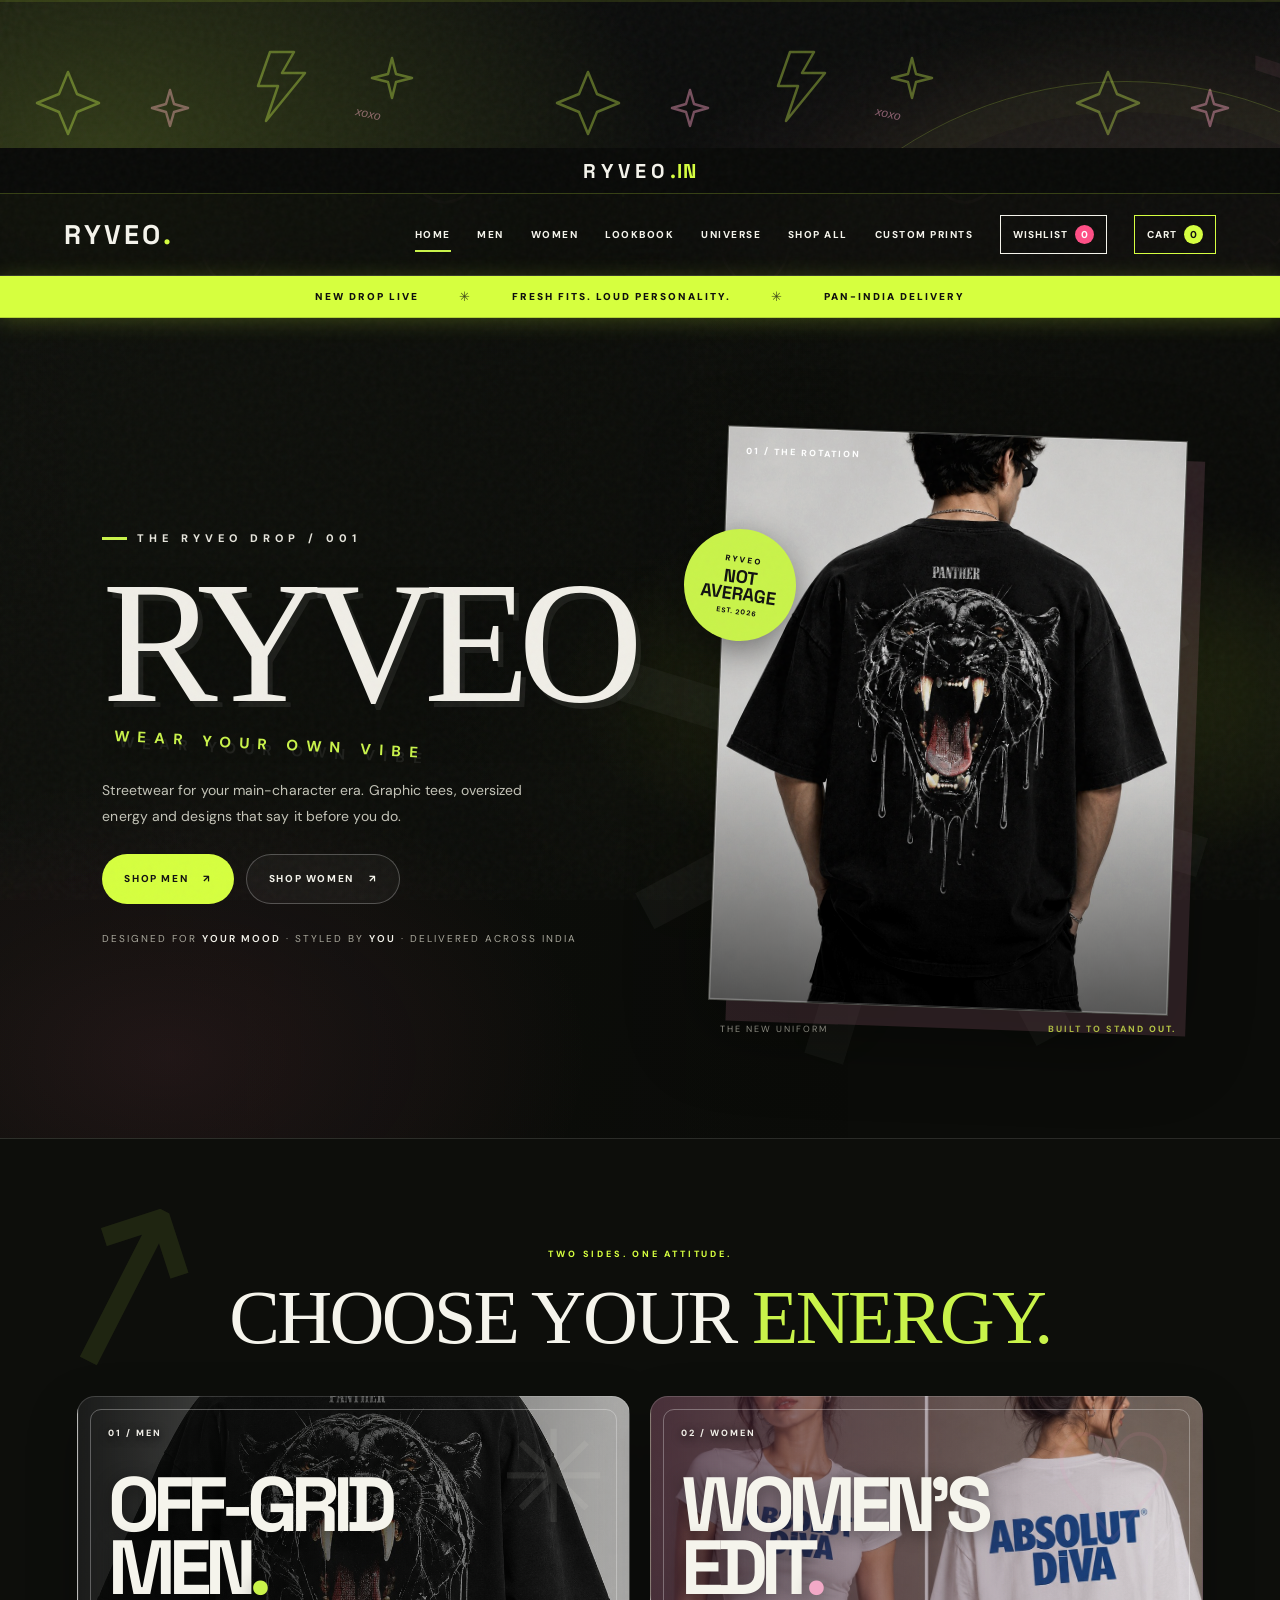
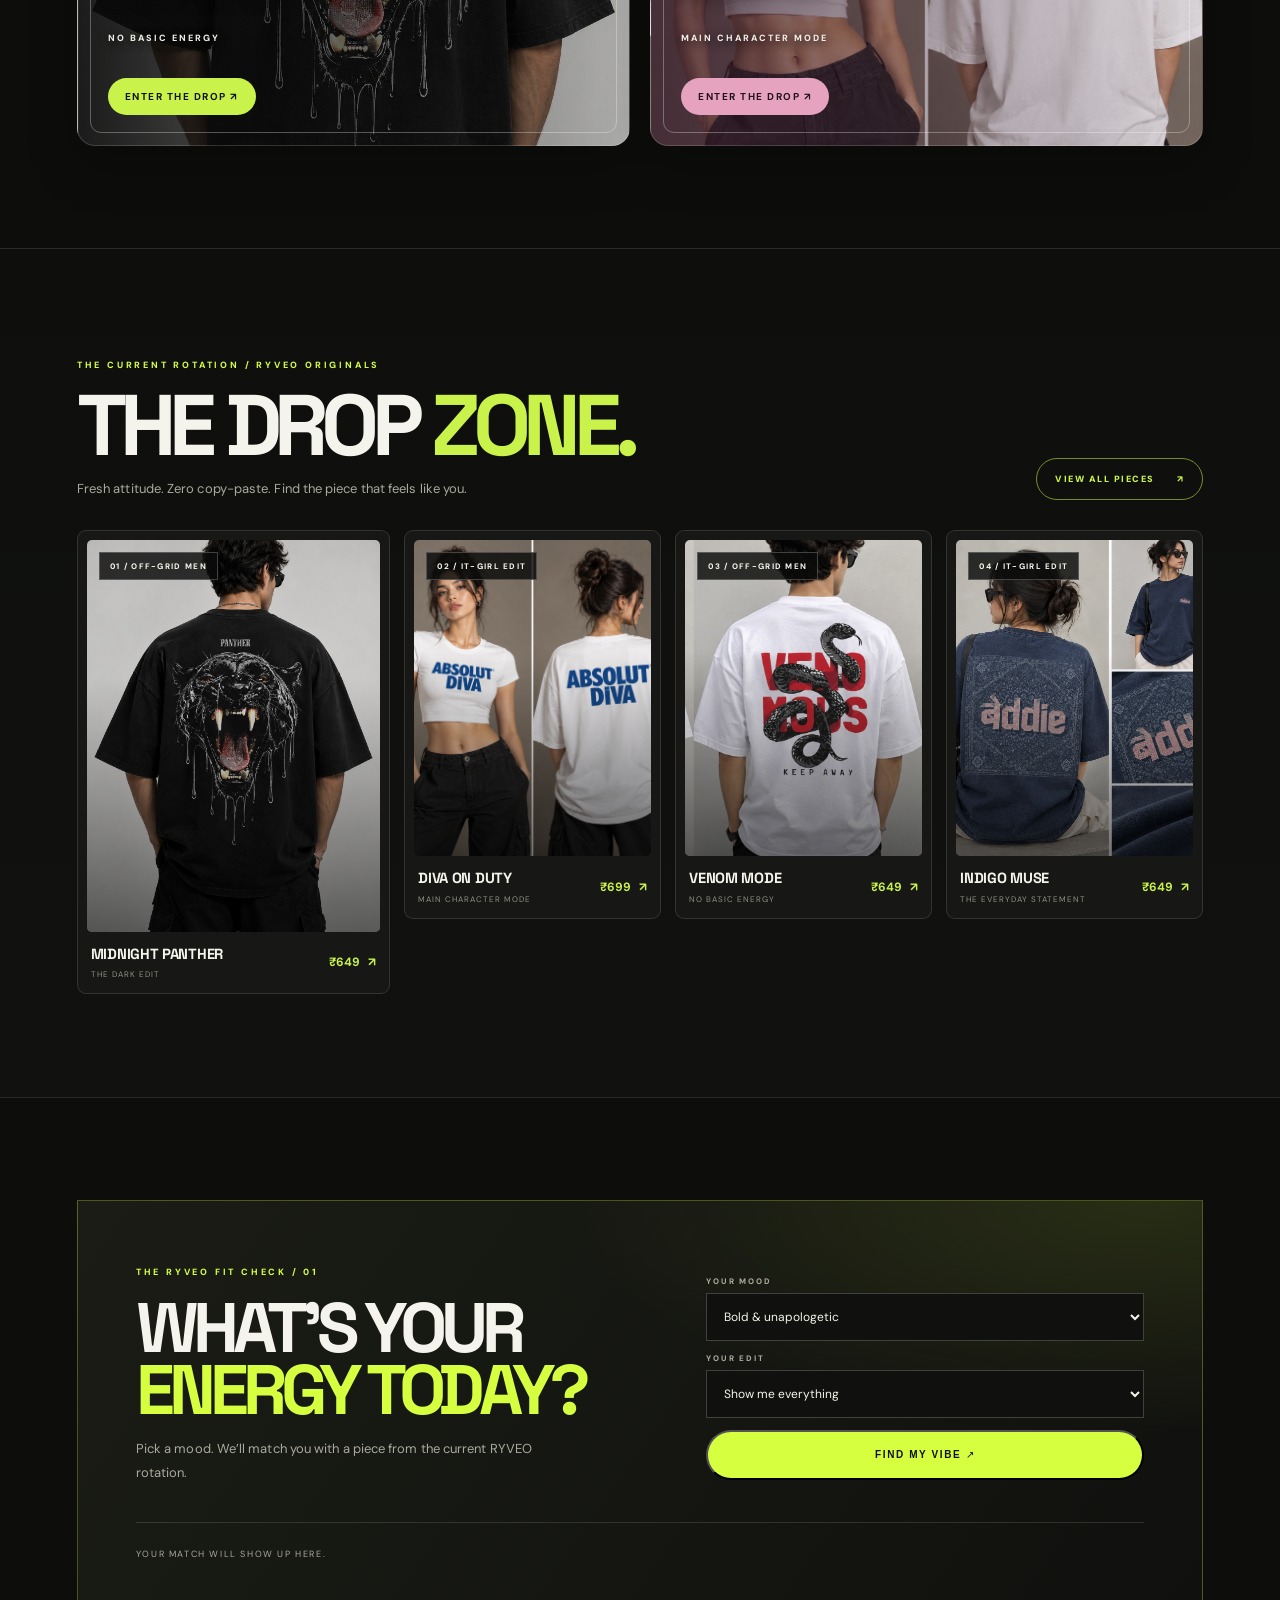
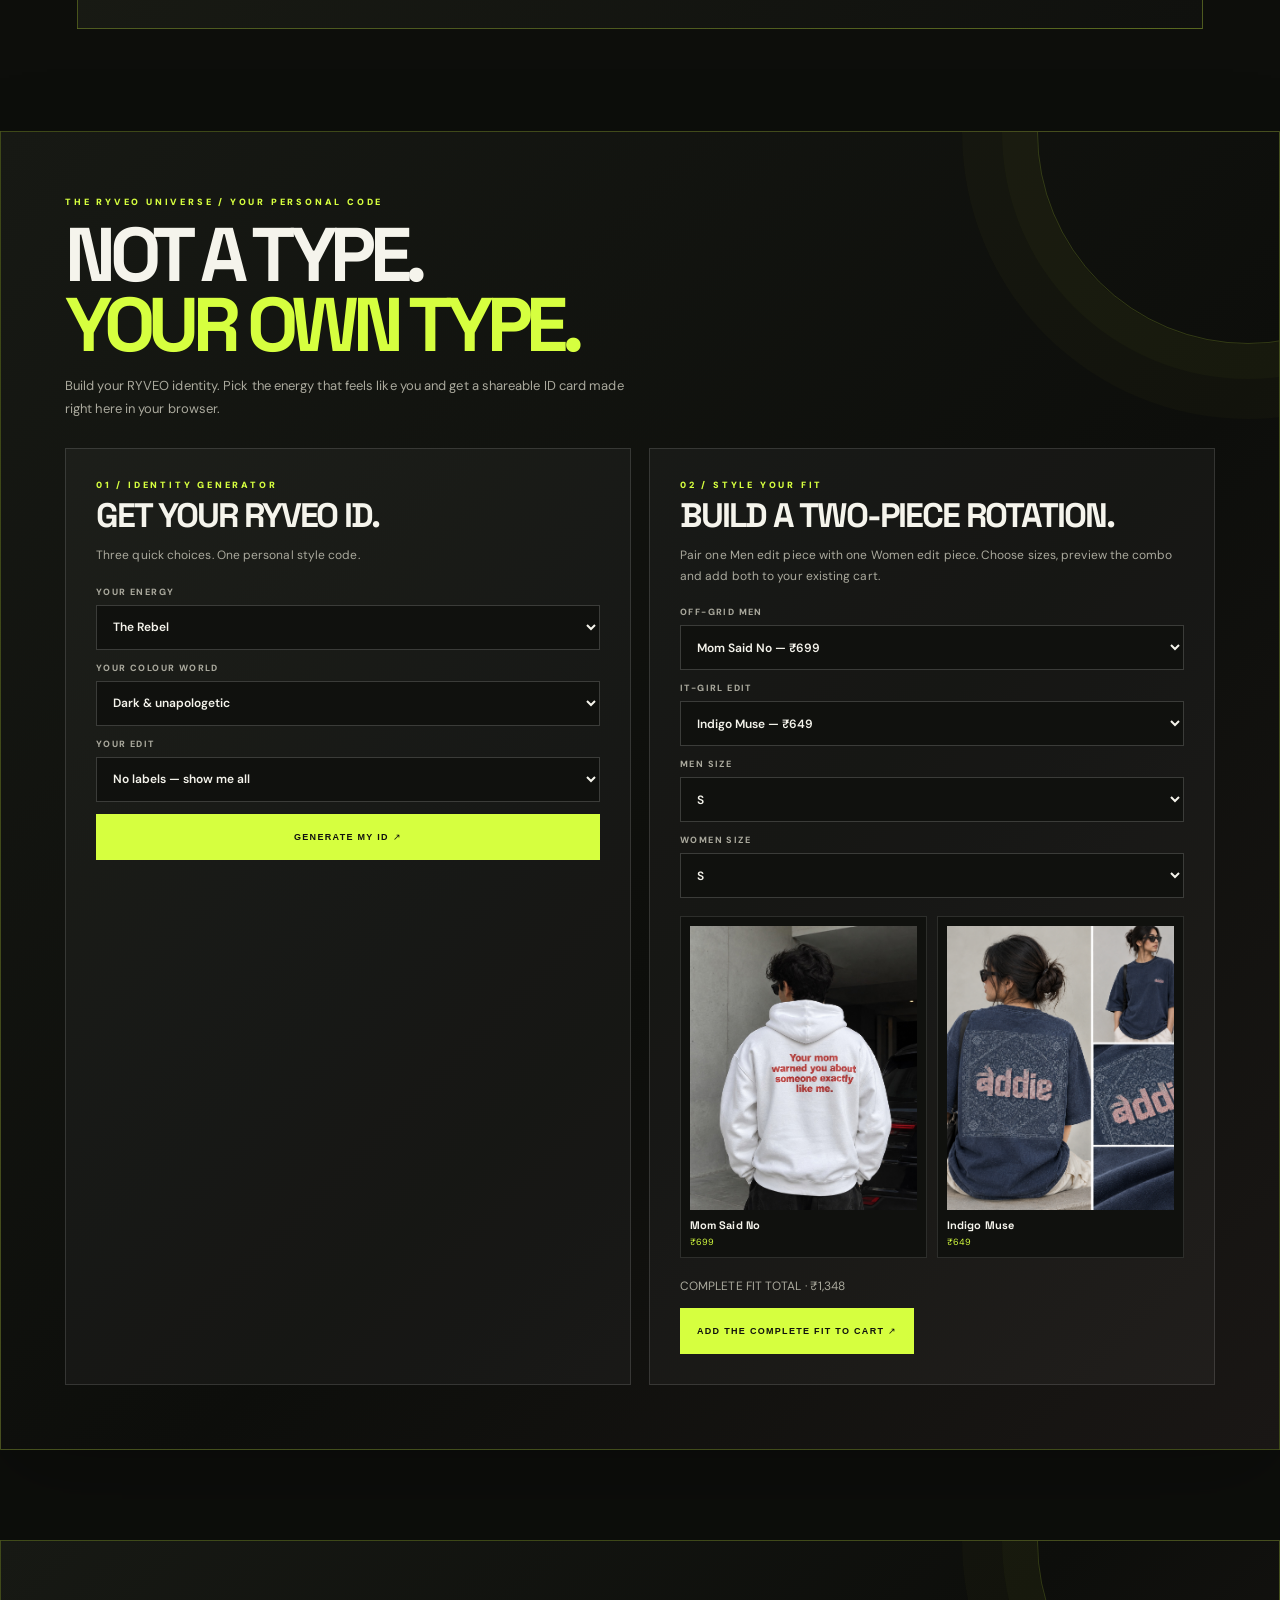
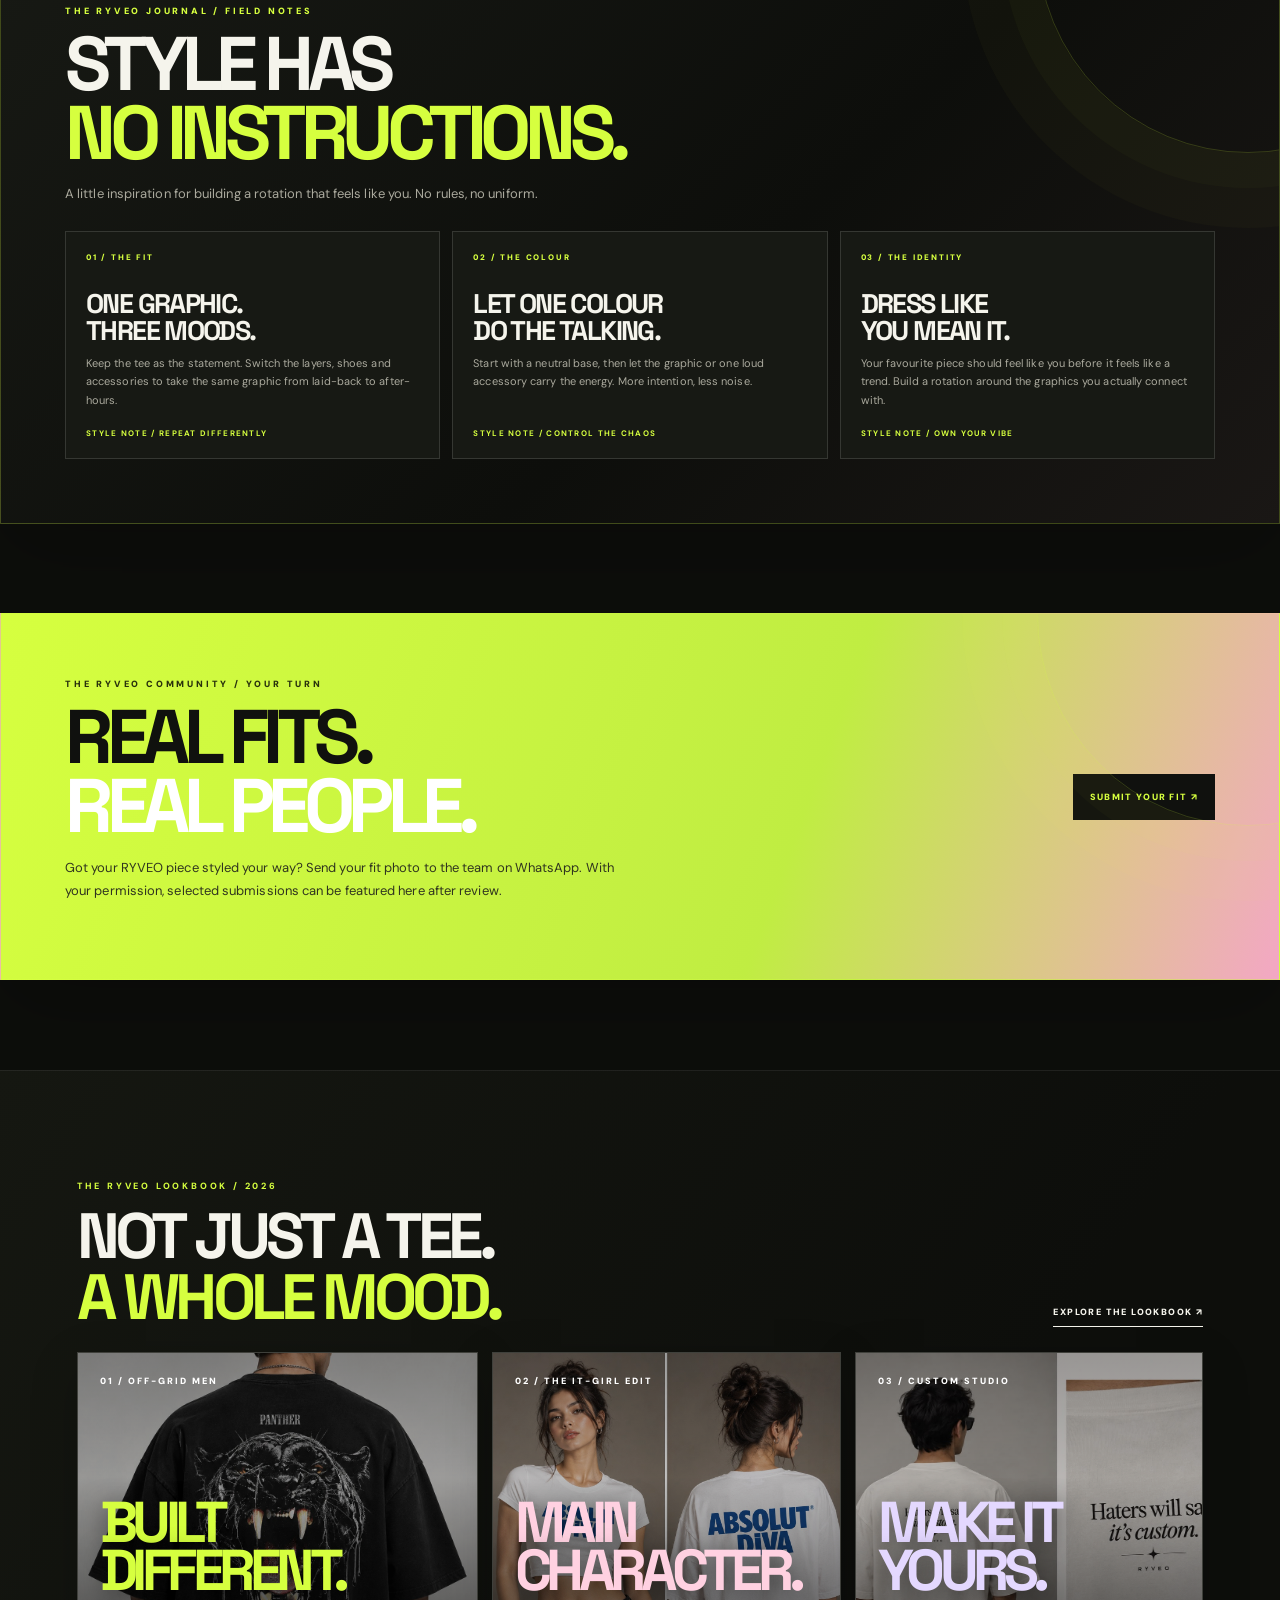
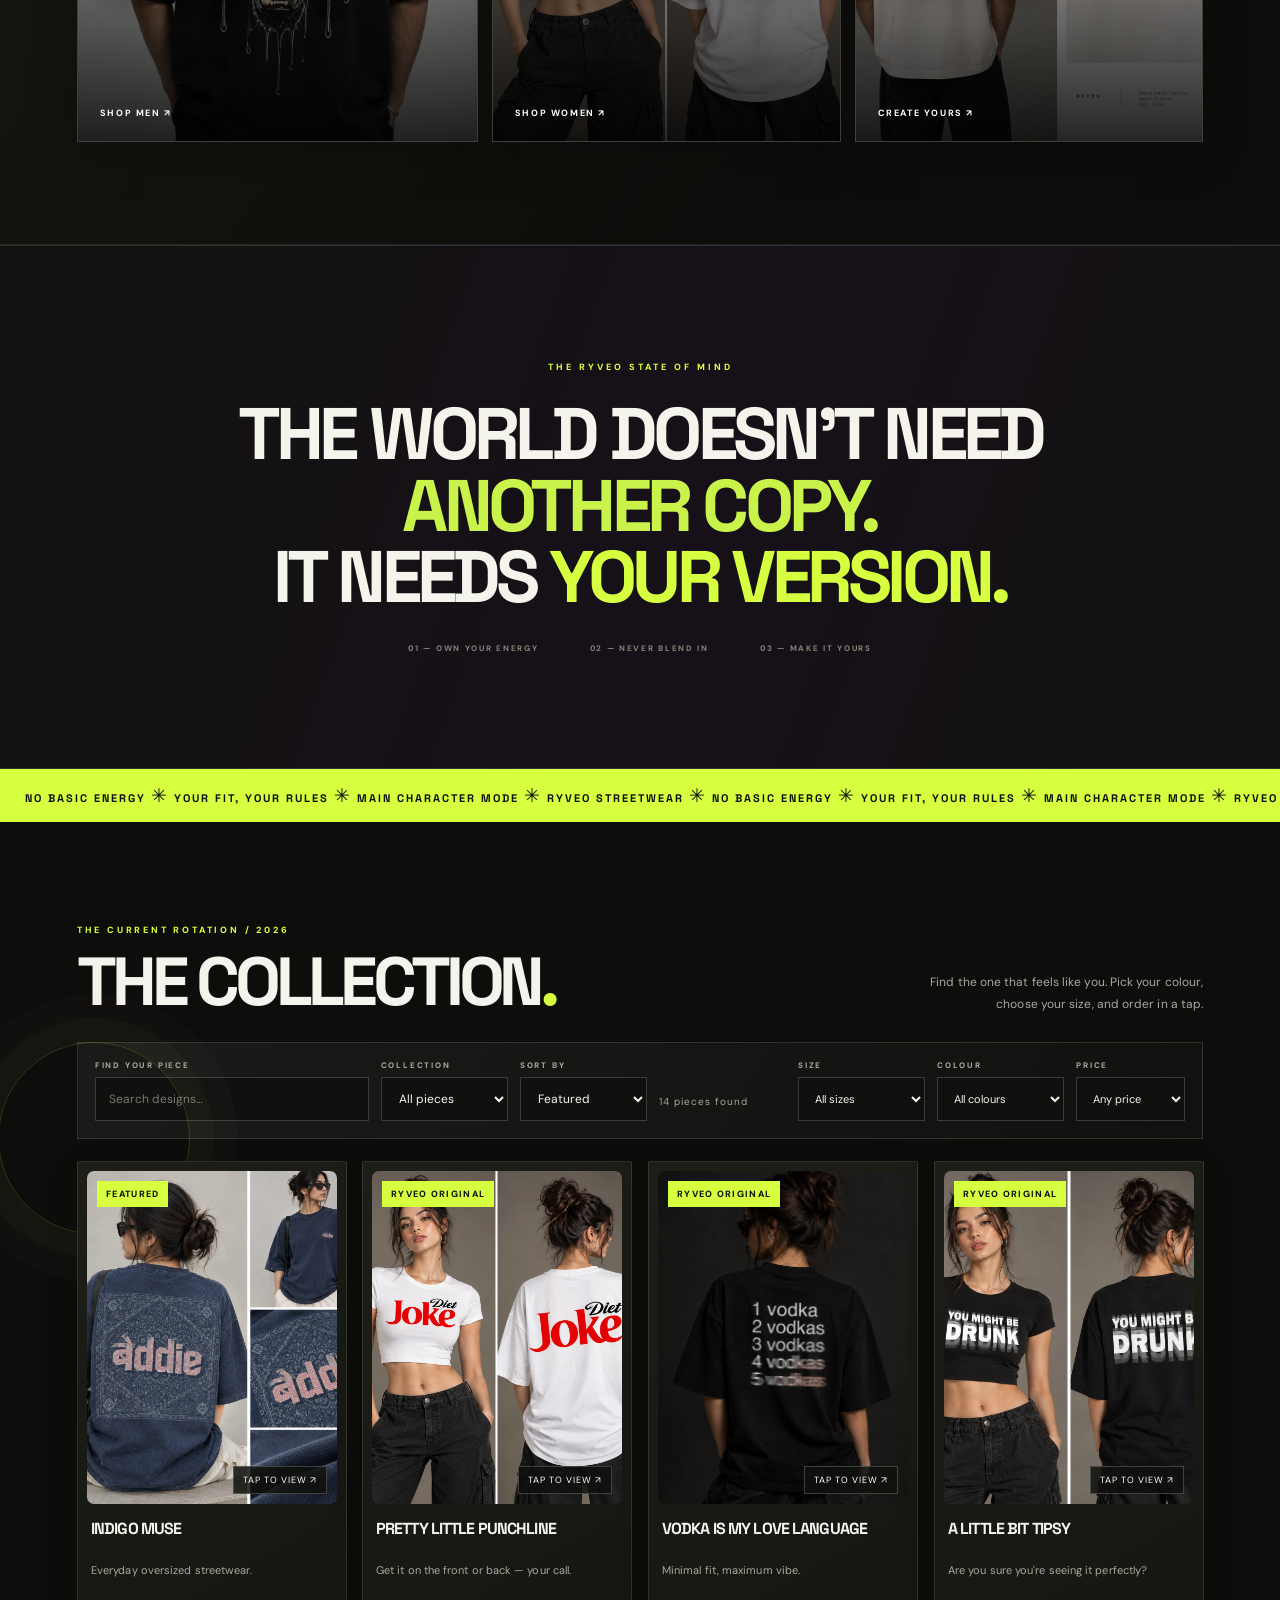
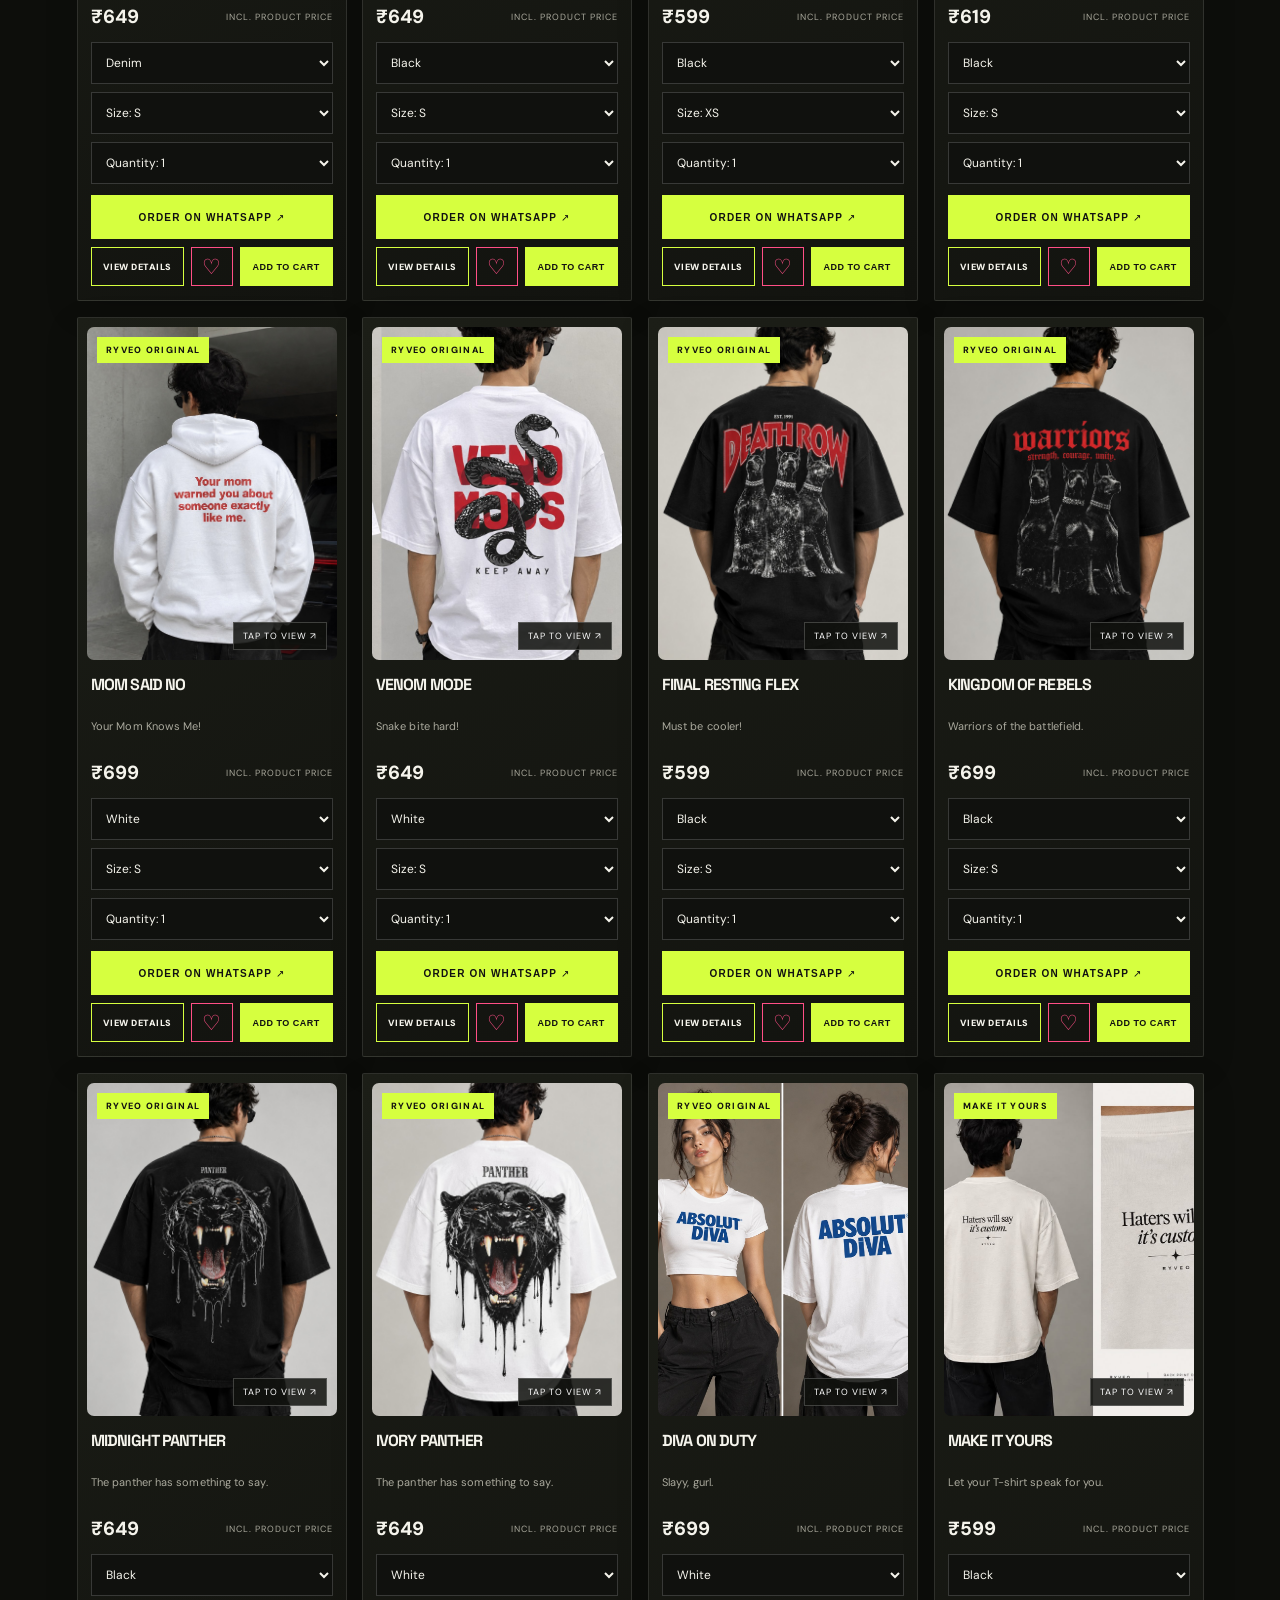
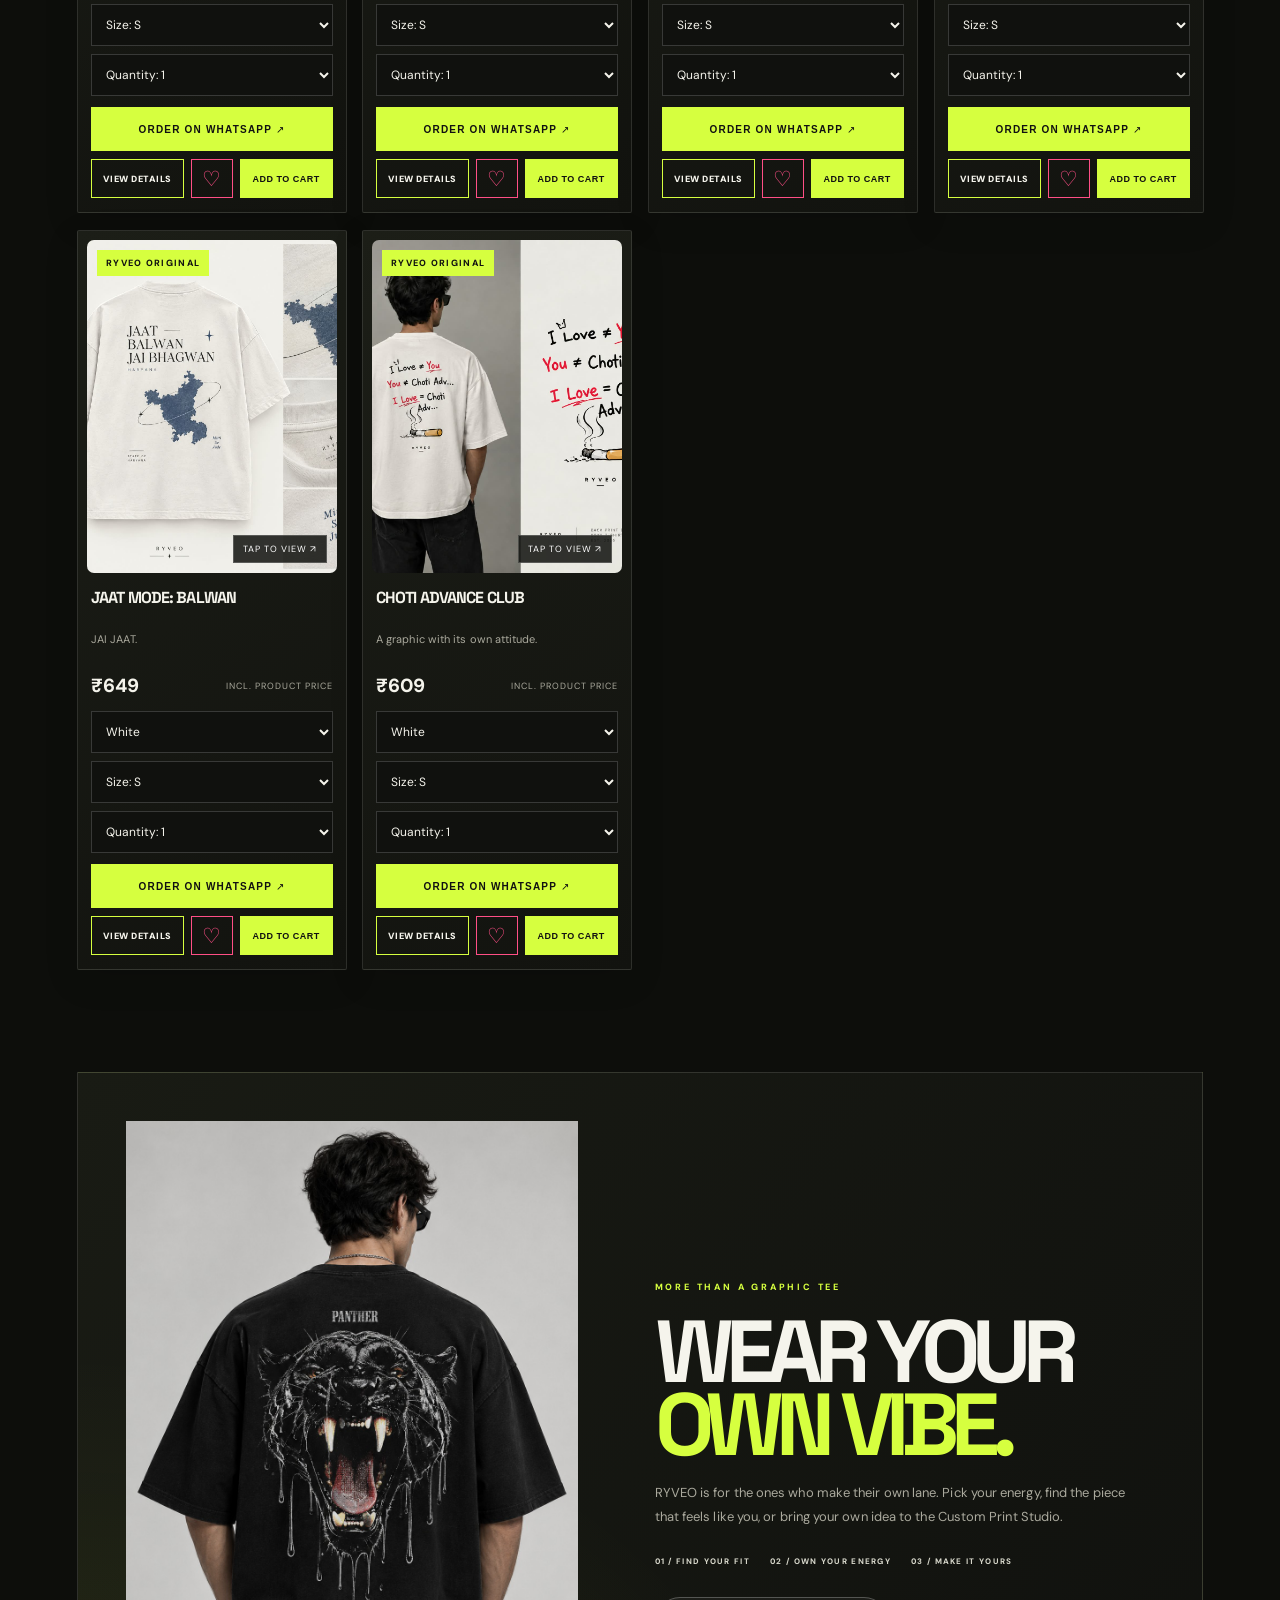
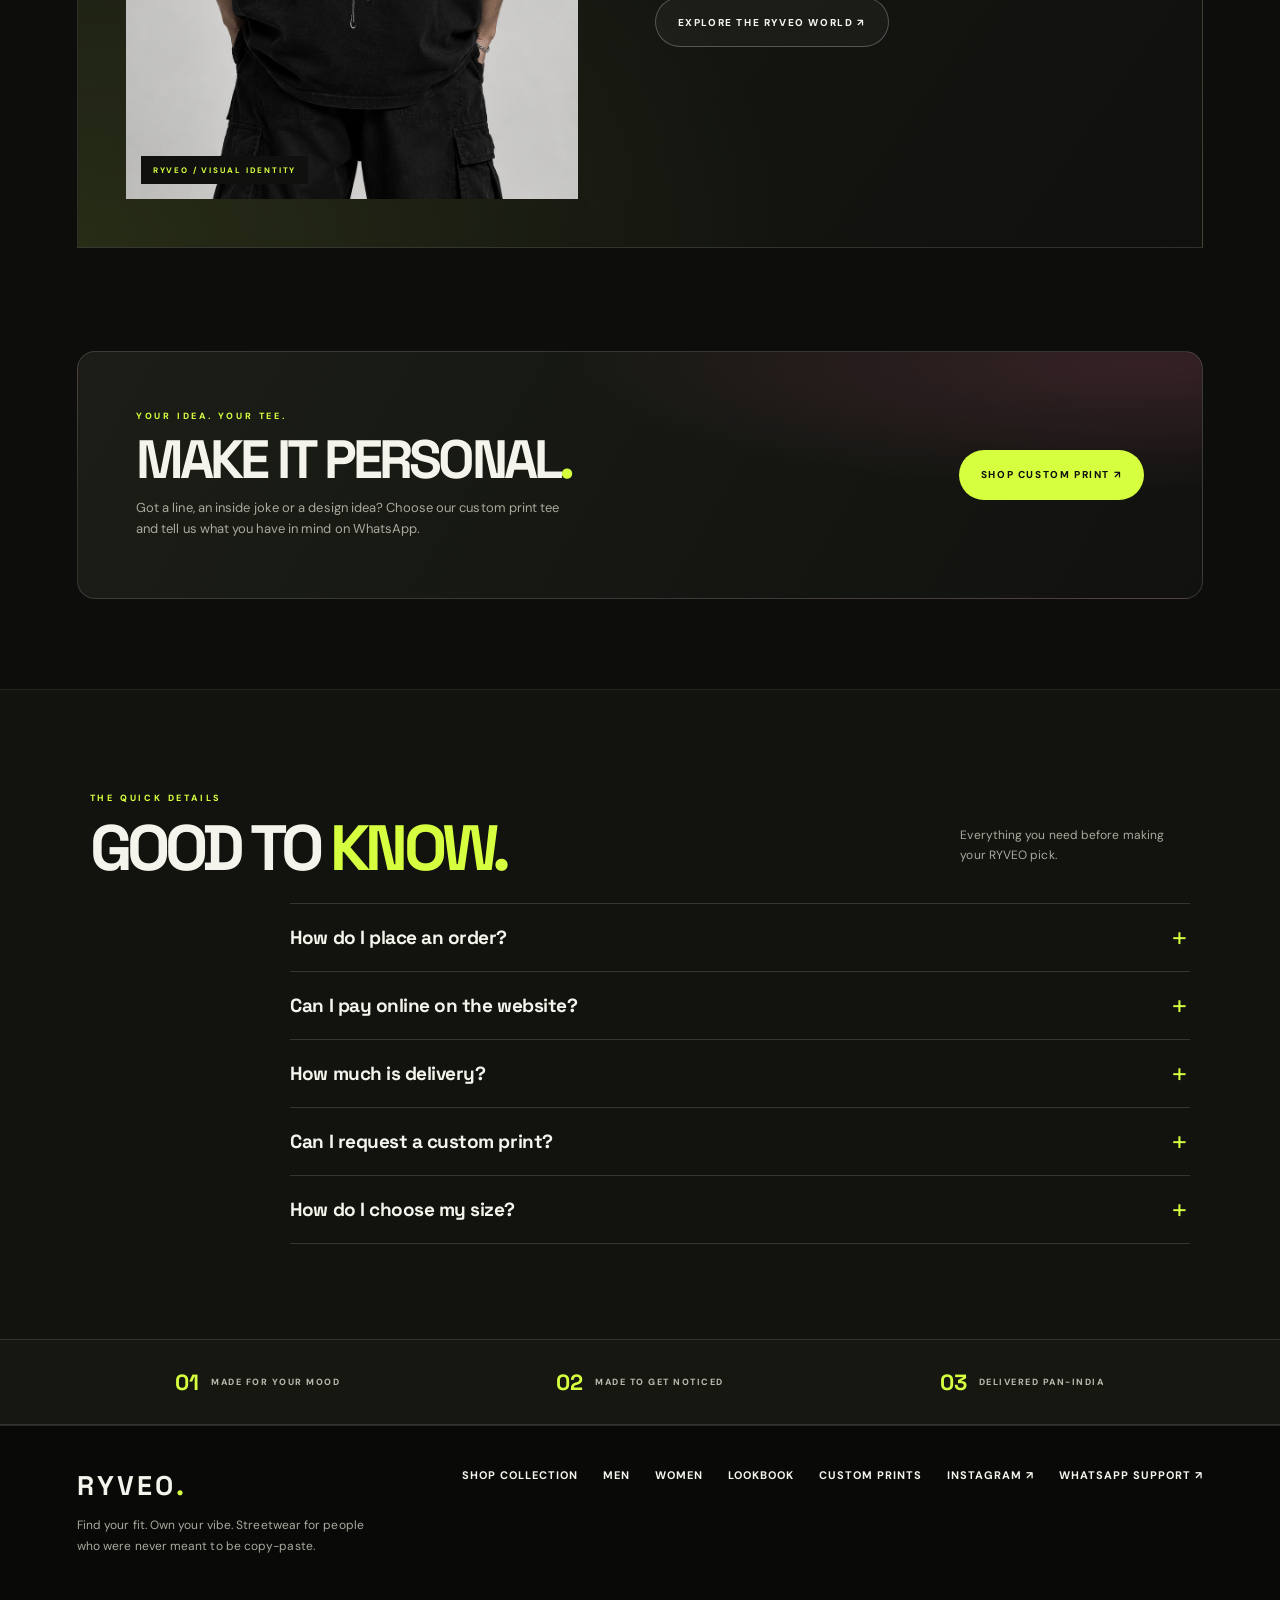
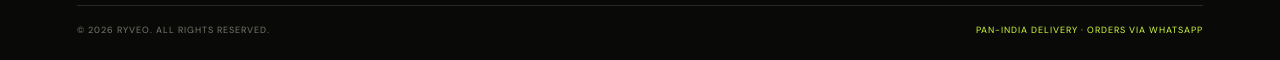
==== commit 22620c1a: "Integrate RYVEO Universe on homepage" ====
--- a/index.html
+++ b/index.html
@@ -324,6 +324,7 @@
 <link rel="stylesheet" href="ryveo-upgrade.css?v=hybrid-2026">
 <link rel="stylesheet" href="ryveo-site-polish.css?v=neon-bar-fix-20261124">
 <link rel="stylesheet" href="ryveo-universe.css?v=bold-20261124">
+<link rel="stylesheet" href="ryveo-30.css?v=20261124">
 </head>
 <body class="site-loading">
 <div class="home-atmosphere" aria-hidden="true"></div>
@@ -506,4 +507,5 @@
 <script src="ryveo-upgrade.js?v=hybrid-2026"></script>
 <script src="ryveo-phase3.js?v=20261124"></script>
 <script src="ryveo-universe.js?v=bold-20261124"></script>
+<script src="ryveo-30.js?v=20261124"></script>
 </body></html>
--- a/ryveo-30.css
+++ b/ryveo-30.css
@@ -0,0 +1,56 @@
+/* RYVEO 3.0 — filter, trust and shopping clarity */
+.rv30-filter{display:grid;gap:7px;min-width:0}
+.rv30-filter>span{font-size:8px;font-weight:800;letter-spacing:1.8px;color:var(--rv-muted,#aaa99d)}
+.rv30-filter select{width:100%;height:44px;padding:0 12px;background:#10110e;color:#f5f4ec;border:1px solid rgba(255,255,255,.18);font:inherit;font-size:11px}
+.rv30-empty{margin:20px 0;padding:35px 18px;text-align:center;border:1px dashed rgba(255,255,255,.22);color:#aaa99d;font-size:10px;font-weight:800;letter-spacing:2px}
+.rv30-count{align-self:center;margin:0;color:#aaa99d;font-size:9px;font-weight:800;letter-spacing:1px;white-space:nowrap}
+.rv30-trust{margin:45px 0 55px;padding:clamp(25px,5vw,55px);background:linear-gradient(130deg,#1b1d16,#11120f);border:1px solid rgba(214,255,63,.2);color:#f5f4ec}
+.rv30-trust-head>span,.rv30-social>span{font-size:9px;font-weight:900;letter-spacing:2.4px;color:#d6ff3f}
+.rv30-trust-head h2,.rv30-product-details h2{font:700 clamp(35px,5.5vw,62px)/.95 'Space Grotesk',sans-serif;letter-spacing:-.075em;margin:13px 0}
+.rv30-trust-head h2 em,.rv30-product-details h2 em{font-style:normal;color:#d6ff3f}
+.rv30-trust-head p,.rv30-social p{color:#aaa99d;font-size:12px;line-height:1.7}
+.rv30-trust-grid,.rv30-detail-grid{display:grid;grid-template-columns:repeat(3,minmax(0,1fr));gap:12px;margin-top:25px}
+.rv30-trust-grid article,.rv30-detail-grid article{padding:22px;background:rgba(255,255,255,.035);border:1px solid rgba(255,255,255,.11)}
+.rv30-trust-grid article>b,.rv30-detail-grid article>b{font-size:8px;letter-spacing:1.8px;color:#d6ff3f}
+.rv30-trust-grid h3{font:700 21px 'Space Grotesk';margin:12px 0 8px}
+.rv30-trust-grid p,.rv30-detail-grid p{min-height:65px;color:#aaa99d;font-size:11px;line-height:1.8}
+.rv30-trust-grid a,.rv30-detail-grid a,.rv30-social a{display:inline-block;margin-top:12px;color:#d6ff3f;font-size:9px;font-weight:900;letter-spacing:1px}
+.rv30-social{display:flex;align-items:center;gap:18px;flex-wrap:wrap;margin-top:25px;padding-top:22px;border-top:1px solid rgba(255,255,255,.12)}
+.rv30-social p{margin:0;flex:1}
+.rv30-product-details{margin:40px 0;padding:30px;border:1px solid rgba(214,255,63,.22);background:linear-gradient(130deg,#1b1d16,#11120f);color:#f5f4ec}
+.rv30-product-details>span{font-size:9px;letter-spacing:2px;font-weight:900;color:#d6ff3f}
+.rv30-detail-grid article p{min-height:80px}
+.rv30-art-preview{position:absolute;z-index:3;left:50%;top:40%;transform:translate(-50%,-50%);width:26%;height:25%;object-fit:contain;mix-blend-mode:multiply;pointer-events:none}
+.rv30-art-preview[hidden]{display:none}
+.rv30-preview-note{color:#aaa99d;text-align:center;font-size:10px;line-height:1.7}
+.rv30-checkout-steps{display:flex;align-items:center;gap:12px;flex-wrap:wrap;margin:20px 0 25px;padding:16px;background:rgba(255,255,255,.035);border:1px solid rgba(255,255,255,.12)}
+.rv30-checkout-steps span{display:flex;align-items:center;gap:8px;color:#77786d;font-size:8px;font-weight:800;letter-spacing:1px}
+.rv30-checkout-steps span.is-active{color:#f5f4ec}
+.rv30-checkout-steps b{display:grid;place-items:center;width:25px;height:25px;border-radius:50%;background:#d6ff3f;color:#10110e;font-size:9px}
+.rv30-checkout-steps i{height:1px;min-width:18px;flex:1;background:rgba(255,255,255,.16)}
+@media(max-width:760px){.rv30-trust-grid,.rv30-detail-grid{grid-template-columns:1fr}.rv30-trust-grid p,.rv30-detail-grid p{min-height:0}.rv30-trust{margin:35px 0;padding:22px 16px}.rv30-product-details{padding:22px 16px}.rv30-checkout-steps{gap:8px}.rv30-checkout-steps span{font-size:7px}.rv30-checkout-steps i{min-width:8px}}
+@media(prefers-reduced-motion:reduce){.rv30-art-preview{transition:none}}
+
+/* RYVEO 3.0 responsive filter layout + collection palette */
+.rv-shop-tools{grid-template-columns:minmax(165px,1.4fr) repeat(5,minmax(95px,.65fr)) auto}
+.ryveo-tools{display:grid;grid-template-columns:minmax(160px,1.3fr) repeat(4,minmax(100px,.7fr)) auto;gap:10px;align-items:end}
+.ryveo-tools input,.ryveo-tools select{min-width:0;width:100%}
+body.girls-page .rv30-trust{background:linear-gradient(130deg,#fff8fb,#f2eafa);border-color:#edcbd9;color:#261b25}
+body.girls-page .rv30-trust-head>span,body.girls-page .rv30-social>span{color:#d83b73}
+body.girls-page .rv30-trust-head h2 em{color:#e85e91}
+body.girls-page .rv30-trust-head p,body.girls-page .rv30-social p,body.girls-page .rv30-trust-grid p{color:#756574}
+body.girls-page .rv30-trust-grid article{background:#fff;border-color:#efd8e2}
+body.girls-page .rv30-trust-grid article>b,body.girls-page .rv30-trust-grid a{color:#d83b73}
+@media(max-width:760px){
+ .rv-shop-tools{grid-template-columns:1fr 1fr}
+ .rv-shop-tools .rv-search{grid-column:1/-1}
+ .rv-shop-tools #rv-result-count{grid-column:1/-1}
+ .ryveo-tools{grid-template-columns:1fr 1fr}
+ .ryveo-tools input[type=search]{grid-column:1/-1}
+ .rv30-count{grid-column:1/-1}
+}
+@media(max-width:420px){.rv-shop-tools,.ryveo-tools{grid-template-columns:1fr}.rv-shop-tools .rv-search,.ryveo-tools input[type=search]{grid-column:auto}}
+
+/* Keep the homepage's editorial filter bar as the single source of controls. */
+.category-section>.ryveo-tools{display:none!important}
+.rv-custom-tee-stage{position:relative}
